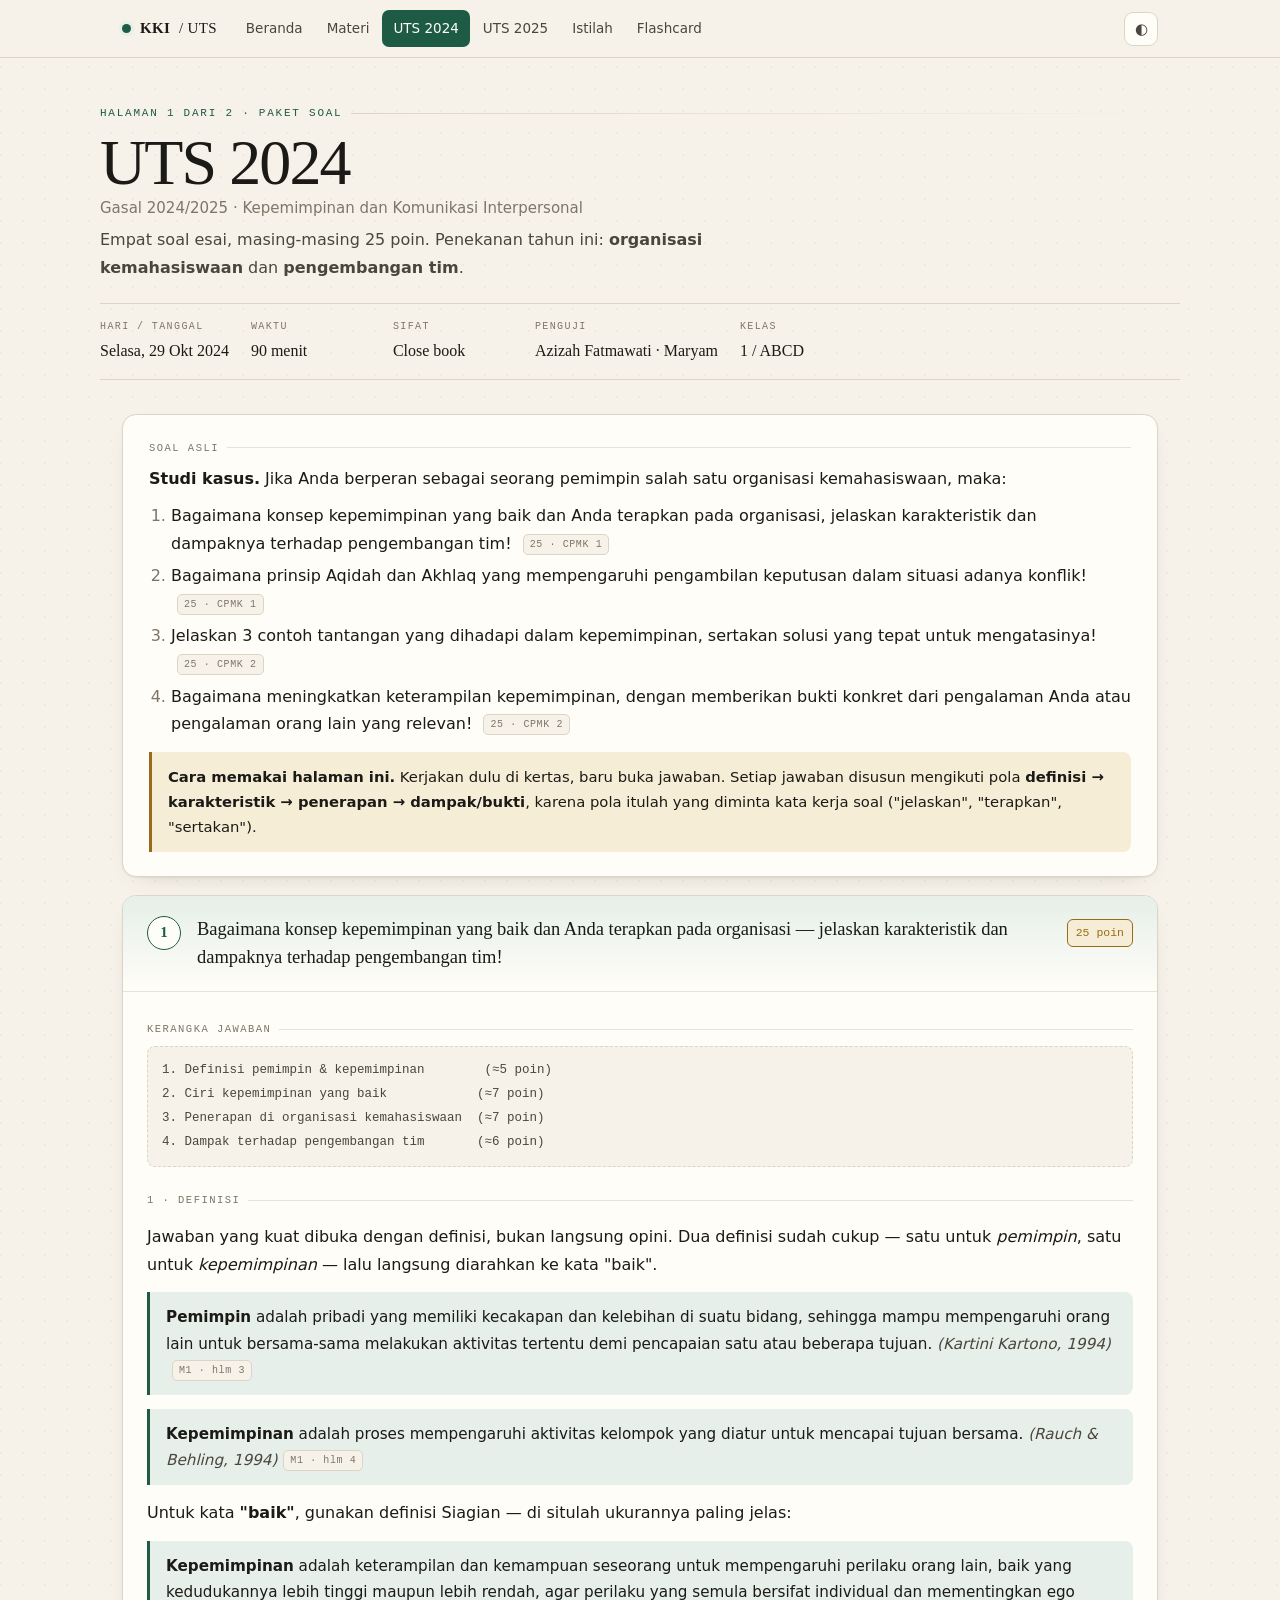
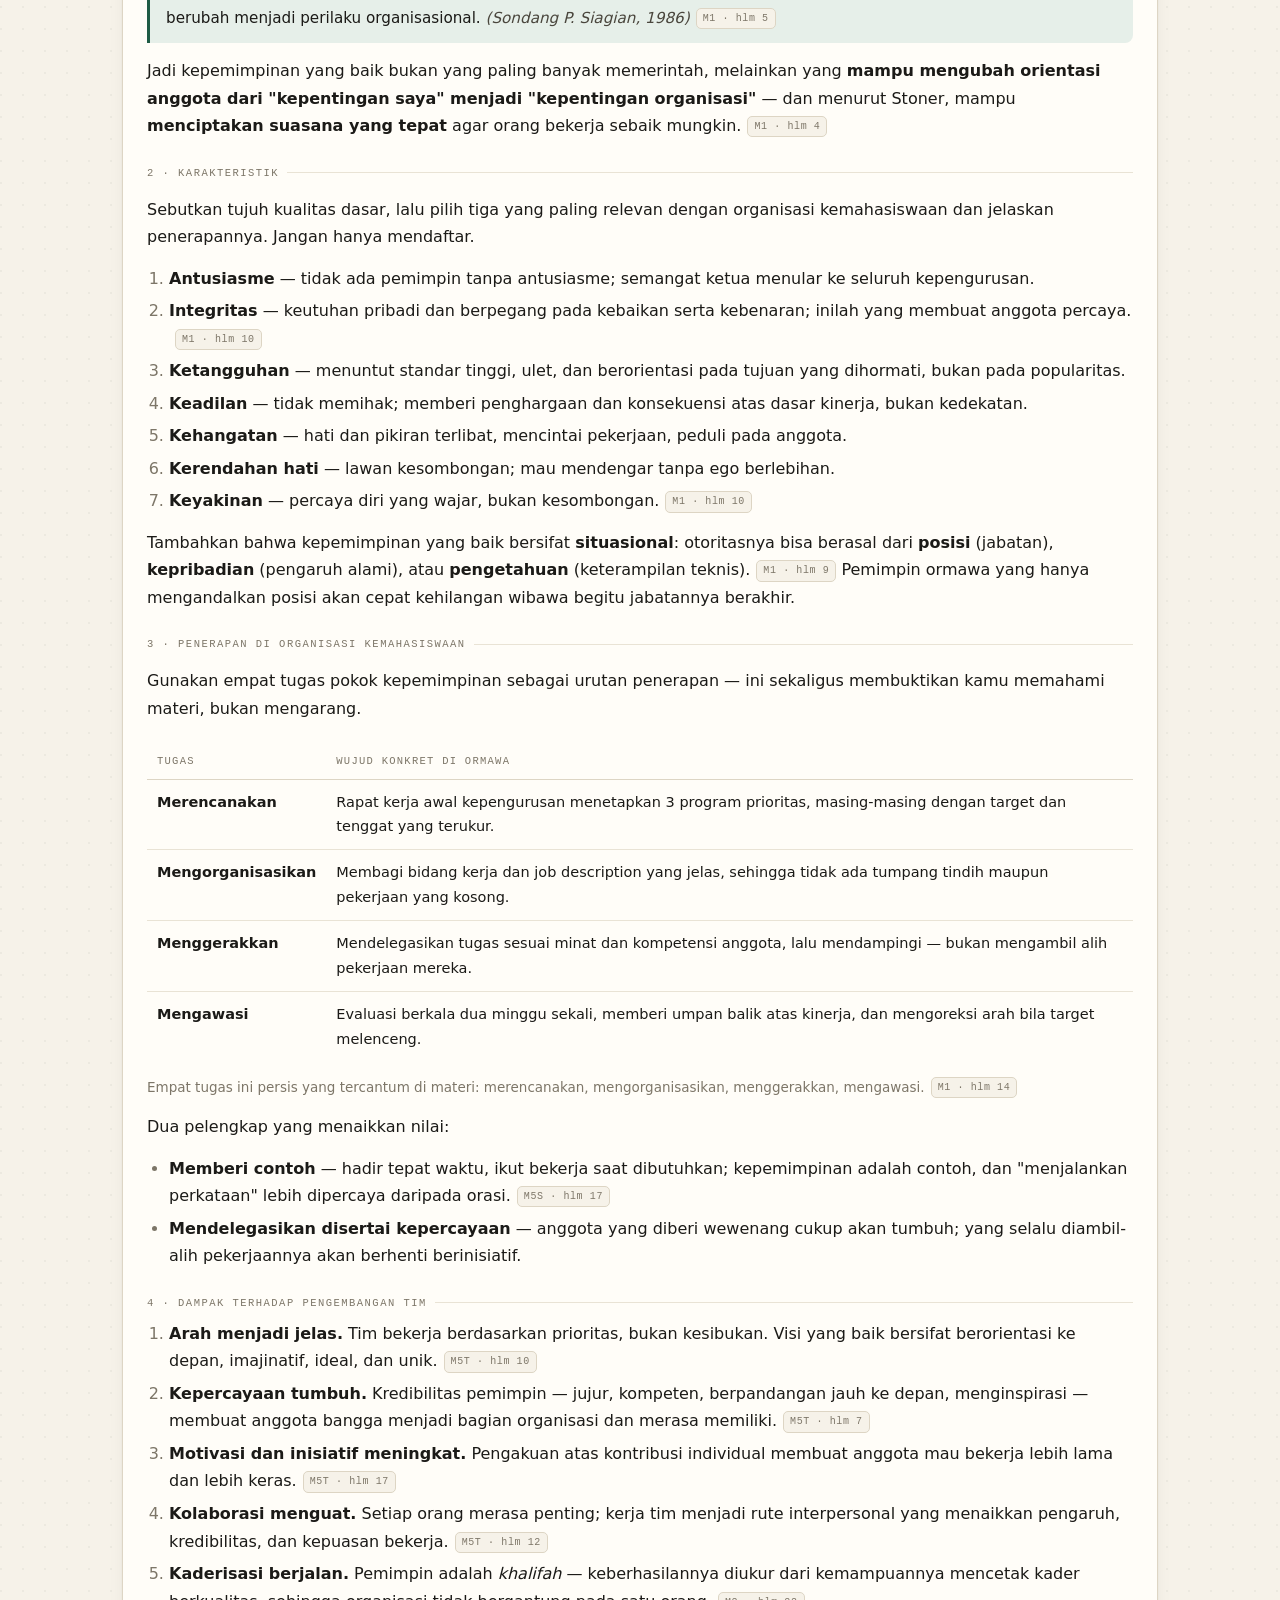
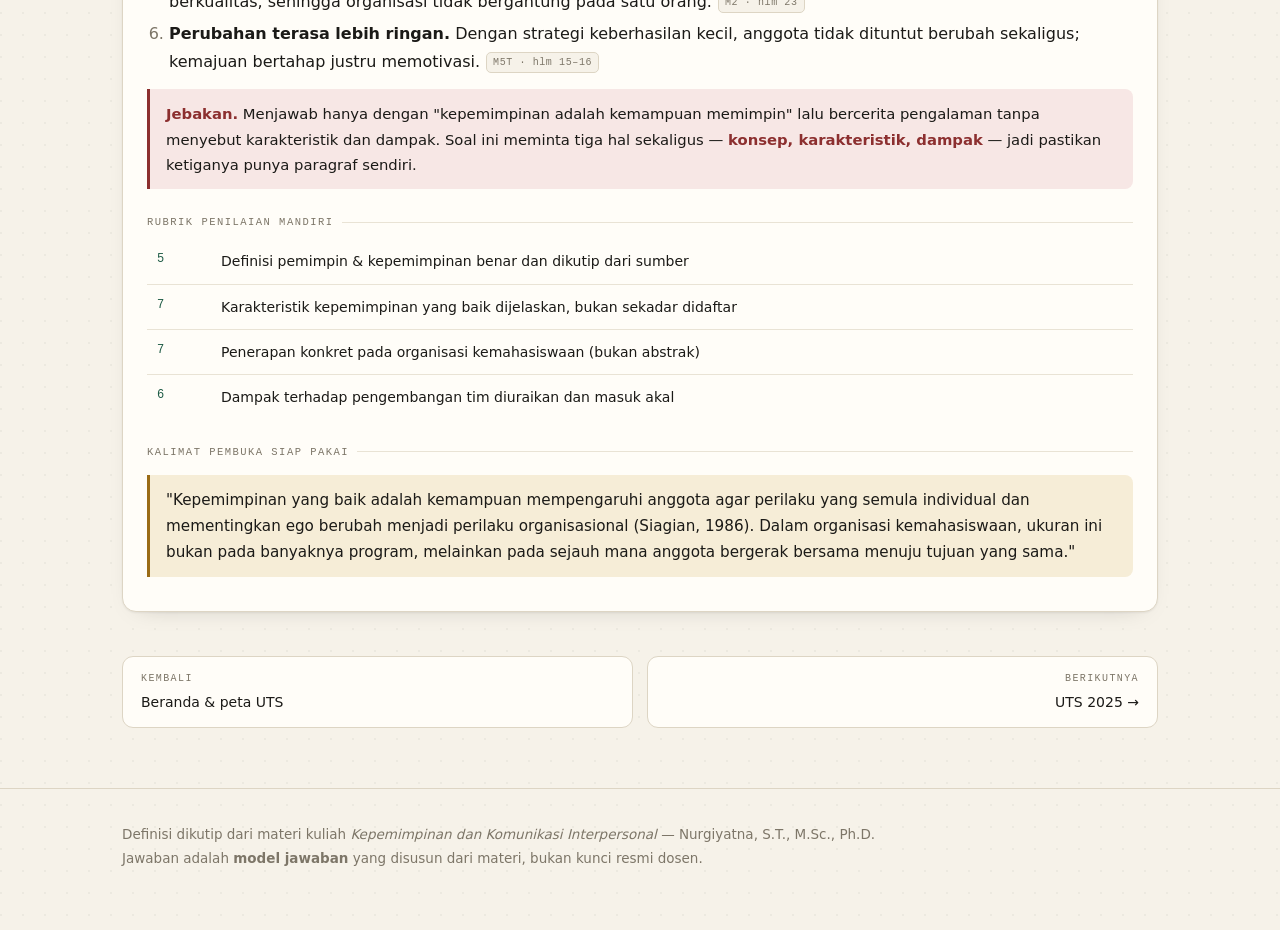
==== uts-2024.html @ 61cff5c6 "feat: halaman UTS 2024 - soal 1 konsep kepemimpinan dan pengembangan tim" ====
<!DOCTYPE html>
<html lang="id" data-theme="light">
<head>
<meta charset="UTF-8">
<meta name="viewport" content="width=device-width, initial-scale=1">
<title>UTS 2024/2025 — Pembahasan Lengkap | KKI UMS</title>
<meta name="description" content="Pembahasan 4 soal UTS Kepemimpinan dan Komunikasi Interpersonal 2024/2025 dengan definisi dari materi dosen.">
<meta name="color-scheme" content="light dark">
<link rel="stylesheet" href="styles.css">
<link rel="icon" href="data:image/svg+xml,<svg xmlns='http://www.w3.org/2000/svg' viewBox='0 0 100 100'><rect width='100' height='100' rx='22' fill='%231e5b45'/><text x='50' y='68' font-size='52' font-family='Georgia' fill='%23f6f2e9' text-anchor='middle'>K</text></svg>">
</head>
<body>

<div class="topbar">
  <div class="topbar-in">
    <a class="brand" href="index.html"><span class="dot"></span><b>KKI</b><span class="full">/ UTS</span></a>
    <nav class="nav" id="nav">
      <a href="index.html">Beranda</a>
      <a href="index.html#materi">Materi</a>
      <a href="uts-2024.html" class="on">UTS 2024</a>
      <a href="uts-2025.html">UTS 2025</a>
      <a href="index.html#istilah">Istilah</a>
      <a href="index.html#flashcard">Flashcard</a>
    </nav>
    <button class="iconbtn" id="theme" title="Ganti tema terang/gelap" aria-label="Ganti tema">◐</button>
  </div>
</div>

<header class="wrap pagehead">
  <div class="eyebrow">Halaman 1 dari 2 · paket soal</div>
  <div class="yr">UTS 2024<small>Gasal 2024/2025 · Kepemimpinan dan Komunikasi Interpersonal</small></div>
  <p class="lede">Empat soal esai, masing-masing 25 poin. Penekanan tahun ini: <b>organisasi kemahasiswaan</b> dan <b>pengembangan tim</b>.</p>

  <dl class="factrow">
    <div class="fact"><dt>Hari / tanggal</dt><dd>Selasa, 29 Okt 2024</dd></div>
    <div class="fact"><dt>Waktu</dt><dd>90 menit</dd></div>
    <div class="fact"><dt>Sifat</dt><dd>Close book</dd></div>
    <div class="fact"><dt>Penguji</dt><dd>Azizah Fatmawati · Maryam</dd></div>
    <div class="fact"><dt>Kelas</dt><dd>1 / ABCD</dd></div>
  </dl>
</header>

<main class="wrap">

<div class="card">
  <div class="block-title" style="margin-top:0">Soal asli</div>
  <p style="margin:0 0 10px"><b>Studi kasus.</b> Jika Anda berperan sebagai seorang pemimpin salah satu organisasi kemahasiswaan, maka:</p>
  <ol style="margin:0">
    <li>Bagaimana konsep kepemimpinan yang baik dan Anda terapkan pada organisasi, jelaskan karakteristik dan dampaknya terhadap pengembangan tim! <span class="src">25 · CPMK 1</span></li>
    <li>Bagaimana prinsip Aqidah dan Akhlaq yang mempengaruhi pengambilan keputusan dalam situasi adanya konflik! <span class="src">25 · CPMK 1</span></li>
    <li>Jelaskan 3 contoh tantangan yang dihadapi dalam kepemimpinan, sertakan solusi yang tepat untuk mengatasinya! <span class="src">25 · CPMK 2</span></li>
    <li>Bagaimana meningkatkan keterampilan kepemimpinan, dengan memberikan bukti konkret dari pengalaman Anda atau pengalaman orang lain yang relevan! <span class="src">25 · CPMK 2</span></li>
  </ol>
  <div class="note" style="margin-bottom:0">
    <b>Cara memakai halaman ini.</b> Kerjakan dulu di kertas, baru buka jawaban. Setiap jawaban disusun mengikuti pola <b>definisi → karakteristik → penerapan → dampak/bukti</b>, karena pola itulah yang diminta kata kerja soal ("jelaskan", "terapkan", "sertakan").
  </div>
</div>

<!-- Q1 -->
<article class="q" id="q1">
  <div class="q-head">
    <div class="qno">1</div>
    <div class="q-text">Bagaimana konsep kepemimpinan yang baik dan Anda terapkan pada organisasi — jelaskan karakteristik dan dampaknya terhadap pengembangan tim!</div>
    <div class="q-pts">25 poin</div>
  </div>
  <div class="q-body">

    <div class="block-title">Kerangka jawaban</div>
    <div class="skeleton">1. Definisi pemimpin & kepemimpinan        (≈5 poin)
2. Ciri kepemimpinan yang baik            (≈7 poin)
3. Penerapan di organisasi kemahasiswaan  (≈7 poin)
4. Dampak terhadap pengembangan tim       (≈6 poin)</div>

    <div class="block-title">1 · Definisi</div>
    <p>Jawaban yang kuat dibuka dengan definisi, bukan langsung opini. Dua definisi sudah cukup — satu untuk <i>pemimpin</i>, satu untuk <i>kepemimpinan</i> — lalu langsung diarahkan ke kata "baik".</p>

    <div class="def"><b>Pemimpin</b> adalah pribadi yang memiliki kecakapan dan kelebihan di suatu bidang, sehingga mampu mempengaruhi orang lain untuk bersama-sama melakukan aktivitas tertentu demi pencapaian satu atau beberapa tujuan. <span class="who">(Kartini Kartono, 1994)</span><span class="src">M1 · hlm 3</span></div>

    <div class="def"><b>Kepemimpinan</b> adalah proses mempengaruhi aktivitas kelompok yang diatur untuk mencapai tujuan bersama. <span class="who">(Rauch &amp; Behling, 1994)</span><span class="src">M1 · hlm 4</span></div>

    <p>Untuk kata <b>"baik"</b>, gunakan definisi Siagian — di situlah ukurannya paling jelas:</p>

    <div class="def"><b>Kepemimpinan</b> adalah keterampilan dan kemampuan seseorang untuk mempengaruhi perilaku orang lain, baik yang kedudukannya lebih tinggi maupun lebih rendah, agar perilaku yang semula bersifat individual dan mementingkan ego berubah menjadi perilaku organisasional. <span class="who">(Sondang P. Siagian, 1986)</span><span class="src">M1 · hlm 5</span></div>

    <p>Jadi kepemimpinan yang baik bukan yang paling banyak memerintah, melainkan yang <b>mampu mengubah orientasi anggota dari "kepentingan saya" menjadi "kepentingan organisasi"</b> — dan menurut Stoner, mampu <b>menciptakan suasana yang tepat</b> agar orang bekerja sebaik mungkin.<span class="src">M1 · hlm 4</span></p>

    <div class="block-title">2 · Karakteristik</div>
    <p>Sebutkan tujuh kualitas dasar, lalu pilih tiga yang paling relevan dengan organisasi kemahasiswaan dan jelaskan penerapannya. Jangan hanya mendaftar.</p>

    <ol>
      <li><b>Antusiasme</b> — tidak ada pemimpin tanpa antusiasme; semangat ketua menular ke seluruh kepengurusan.</li>
      <li><b>Integritas</b> — keutuhan pribadi dan berpegang pada kebaikan serta kebenaran; inilah yang membuat anggota percaya.<span class="src">M1 · hlm 10</span></li>
      <li><b>Ketangguhan</b> — menuntut standar tinggi, ulet, dan berorientasi pada tujuan yang dihormati, bukan pada popularitas.</li>
      <li><b>Keadilan</b> — tidak memihak; memberi penghargaan dan konsekuensi atas dasar kinerja, bukan kedekatan.</li>
      <li><b>Kehangatan</b> — hati dan pikiran terlibat, mencintai pekerjaan, peduli pada anggota.</li>
      <li><b>Kerendahan hati</b> — lawan kesombongan; mau mendengar tanpa ego berlebihan.</li>
      <li><b>Keyakinan</b> — percaya diri yang wajar, bukan kesombongan.<span class="src">M1 · hlm 10</span></li>
    </ol>

    <p>Tambahkan bahwa kepemimpinan yang baik bersifat <b>situasional</b>: otoritasnya bisa berasal dari <b>posisi</b> (jabatan), <b>kepribadian</b> (pengaruh alami), atau <b>pengetahuan</b> (keterampilan teknis).<span class="src">M1 · hlm 9</span> Pemimpin ormawa yang hanya mengandalkan posisi akan cepat kehilangan wibawa begitu jabatannya berakhir.</p>

    <div class="block-title">3 · Penerapan di organisasi kemahasiswaan</div>
    <p>Gunakan empat tugas pokok kepemimpinan sebagai urutan penerapan — ini sekaligus membuktikan kamu memahami materi, bukan mengarang.</p>

    <div class="table-scroll">
      <table class="tbl">
        <thead><tr><th>Tugas</th><th>Wujud konkret di ormawa</th></tr></thead>
        <tbody>
          <tr><td><b>Merencanakan</b></td><td>Rapat kerja awal kepengurusan menetapkan 3 program prioritas, masing-masing dengan target dan tenggat yang terukur.</td></tr>
          <tr><td><b>Mengorganisasikan</b></td><td>Membagi bidang kerja dan job description yang jelas, sehingga tidak ada tumpang tindih maupun pekerjaan yang kosong.</td></tr>
          <tr><td><b>Menggerakkan</b></td><td>Mendelegasikan tugas sesuai minat dan kompetensi anggota, lalu mendampingi — bukan mengambil alih pekerjaan mereka.</td></tr>
          <tr><td><b>Mengawasi</b></td><td>Evaluasi berkala dua minggu sekali, memberi umpan balik atas kinerja, dan mengoreksi arah bila target melenceng.</td></tr>
        </tbody>
      </table>
    </div>
    <p style="font-size:13.5px;color:var(--muted)">Empat tugas ini persis yang tercantum di materi: merencanakan, mengorganisasikan, menggerakkan, mengawasi.<span class="src">M1 · hlm 14</span></p>

    <p>Dua pelengkap yang menaikkan nilai:</p>
    <ul>
      <li><b>Memberi contoh</b> — hadir tepat waktu, ikut bekerja saat dibutuhkan; kepemimpinan adalah contoh, dan "menjalankan perkataan" lebih dipercaya daripada orasi.<span class="src">M5S · hlm 17</span></li>
      <li><b>Mendelegasikan disertai kepercayaan</b> — anggota yang diberi wewenang cukup akan tumbuh; yang selalu diambil-alih pekerjaannya akan berhenti berinisiatif.</li>
    </ul>

    <div class="block-title">4 · Dampak terhadap pengembangan tim</div>
    <ol>
      <li><b>Arah menjadi jelas.</b> Tim bekerja berdasarkan prioritas, bukan kesibukan. Visi yang baik bersifat berorientasi ke depan, imajinatif, ideal, dan unik.<span class="src">M5T · hlm 10</span></li>
      <li><b>Kepercayaan tumbuh.</b> Kredibilitas pemimpin — jujur, kompeten, berpandangan jauh ke depan, menginspirasi — membuat anggota bangga menjadi bagian organisasi dan merasa memiliki.<span class="src">M5T · hlm 7</span></li>
      <li><b>Motivasi dan inisiatif meningkat.</b> Pengakuan atas kontribusi individual membuat anggota mau bekerja lebih lama dan lebih keras.<span class="src">M5T · hlm 17</span></li>
      <li><b>Kolaborasi menguat.</b> Setiap orang merasa penting; kerja tim menjadi rute interpersonal yang menaikkan pengaruh, kredibilitas, dan kepuasan bekerja.<span class="src">M5T · hlm 12</span></li>
      <li><b>Kaderisasi berjalan.</b> Pemimpin adalah <i>khalifah</i> — keberhasilannya diukur dari kemampuannya mencetak kader berkualitas, sehingga organisasi tidak bergantung pada satu orang.<span class="src">M2 · hlm 23</span></li>
      <li><b>Perubahan terasa lebih ringan.</b> Dengan strategi keberhasilan kecil, anggota tidak dituntut berubah sekaligus; kemajuan bertahap justru memotivasi.<span class="src">M5T · hlm 15–16</span></li>
    </ol>

    <div class="warn"><b>Jebakan.</b> Menjawab hanya dengan "kepemimpinan adalah kemampuan memimpin" lalu bercerita pengalaman tanpa menyebut karakteristik dan dampak. Soal ini meminta tiga hal sekaligus — <b>konsep, karakteristik, dampak</b> — jadi pastikan ketiganya punya paragraf sendiri.</div>

    <div class="block-title">Rubrik penilaian mandiri</div>
    <table class="tbl rub">
      <tbody>
        <tr><td>5</td><td>Definisi pemimpin &amp; kepemimpinan benar dan dikutip dari sumber</td></tr>
        <tr><td>7</td><td>Karakteristik kepemimpinan yang baik dijelaskan, bukan sekadar didaftar</td></tr>
        <tr><td>7</td><td>Penerapan konkret pada organisasi kemahasiswaan (bukan abstrak)</td></tr>
        <tr><td>6</td><td>Dampak terhadap pengembangan tim diuraikan dan masuk akal</td></tr>
      </tbody>
    </table>

    <div class="block-title">Kalimat pembuka siap pakai</div>
    <div class="def" style="border-left-color:var(--gold);background:var(--gold-wash)">
      "Kepemimpinan yang baik adalah kemampuan mempengaruhi anggota agar perilaku yang semula individual dan mementingkan ego berubah menjadi perilaku organisasional (Siagian, 1986). Dalam organisasi kemahasiswaan, ukuran ini bukan pada banyaknya program, melainkan pada sejauh mana anggota bergerak bersama menuju tujuan yang sama."
    </div>
  </div>
</article>

<!-- Q2 -->

<div class="pager">
  <a href="index.html"><span>Kembali</span>Beranda &amp; peta UTS</a>
  <a href="uts-2025.html" style="text-align:right"><span>Berikutnya</span>UTS 2025 →</a>
</div>

</main>

<div class="footer"><div class="wrap">
  Definisi dikutip dari materi kuliah <i>Kepemimpinan dan Komunikasi Interpersonal</i> — Nurgiyatna, S.T., M.Sc., Ph.D.<br>
  Jawaban adalah <b>model jawaban</b> yang disusun dari materi, bukan kunci resmi dosen.
</div></div>

<script src="app.js" defer></script>
</body>
</html>
---- styles.css ----
﻿/* ============================================================
   UTS KKI — sistem desain
   Satu stylesheet, dipakai semua halaman.
   ============================================================ */

:root{
  --paper:#f6f2e9; --paper-2:#fffdf8; --ink:#1b1a17; --ink-soft:#4a463d;
  --muted:#7d7668; --line:#ddd5c4; --line-soft:#e9e3d5;
  --accent:#1e5b45; --accent-2:#2f7d5c; --accent-wash:#e6efe9;
  --gold:#9a6b16; --gold-wash:#f6edd7;
  --red:#8c2f2f; --red-wash:#f7e7e5;
  --shadow:0 1px 2px rgba(27,26,23,.05), 0 8px 24px -18px rgba(27,26,23,.35);
  --serif:"Iowan Old Style","Palatino Linotype",Palatino,Georgia,"Times New Roman",serif;
  --sans:"Segoe UI",Inter,system-ui,-apple-system,"Helvetica Neue",Arial,sans-serif;
  --mono:"Cascadia Mono",Consolas,"SF Mono",ui-monospace,monospace;
  --maxw:1080px;
}
html[data-theme="dark"]{
  --paper:#12140f; --paper-2:#191c16; --ink:#eae5d8; --ink-soft:#c3bdae;
  --muted:#8d8779; --line:#2f332a; --line-soft:#252922;
  --accent:#7fc2a1; --accent-2:#a2d8bd; --accent-wash:#1b2a22;
  --gold:#d3a24a; --gold-wash:#2a2416;
  --red:#e08c86; --red-wash:#2b1c1a;
  --shadow:0 1px 2px rgba(0,0,0,.4), 0 10px 30px -22px rgba(0,0,0,.9);
}

*{box-sizing:border-box}
html{scroll-behavior:smooth; scroll-padding-top:78px}
body{
  margin:0; background:var(--paper); color:var(--ink);
  font-family:var(--sans); font-size:16px; line-height:1.72;
  -webkit-font-smoothing:antialiased;
  background-image:radial-gradient(circle at 1px 1px, rgba(27,26,23,.045) 1px, transparent 0);
  background-size:22px 22px;
}
html[data-theme="dark"] body{
  background-image:radial-gradient(circle at 1px 1px, rgba(234,229,216,.045) 1px, transparent 0);
}
::selection{background:var(--accent); color:var(--paper-2)}

/* ---------- topbar ---------- */
.topbar{
  position:sticky; top:0; z-index:60; backdrop-filter:blur(12px);
  background:color-mix(in srgb, var(--paper) 88%, transparent);
  border-bottom:1px solid var(--line);
}
.topbar-in{max-width:var(--maxw); margin:0 auto; display:flex; align-items:center; gap:18px; padding:10px 22px}
.brand{display:flex; align-items:center; gap:9px; font-family:var(--serif); font-size:15px; letter-spacing:.02em; white-space:nowrap; text-decoration:none; color:var(--ink)}
.brand b{font-weight:600}
.brand .dot{width:9px;height:9px;border-radius:50%;background:var(--accent); box-shadow:0 0 0 3px var(--accent-wash)}
.nav{display:flex; gap:2px; overflow-x:auto; scrollbar-width:none; flex:1}
.nav::-webkit-scrollbar{display:none}
.nav a{
  color:var(--ink-soft); text-decoration:none; font-size:13.5px; padding:7px 11px;
  border-radius:7px; white-space:nowrap; transition:.15s;
}
.nav a:hover{background:var(--line-soft); color:var(--ink)}
.nav a.on{background:var(--accent); color:#fff}
html[data-theme="dark"] .nav a.on{color:#0d1a13}
.iconbtn{
  border:1px solid var(--line); background:var(--paper-2); color:var(--ink-soft);
  width:34px;height:34px; border-radius:9px; cursor:pointer; display:grid; place-items:center;
  font-size:15px; flex:none; transition:.15s;
}
.iconbtn:hover{border-color:var(--accent); color:var(--accent)}

/* ---------- layout ---------- */
.wrap{max-width:var(--maxw); margin:0 auto; padding:0 22px}
section{padding:52px 0 8px}
section + section{border-top:1px solid var(--line-soft)}
.sec-head{margin-bottom:24px}
.eyebrow{
  font-family:var(--mono); font-size:11px; letter-spacing:.16em; text-transform:uppercase;
  color:var(--accent); display:flex; align-items:center; gap:9px; margin-bottom:8px;
}
.eyebrow::after{content:""; height:1px; flex:1; background:linear-gradient(90deg,var(--line),transparent)}
h1,h2,h3,h4{font-family:var(--serif); font-weight:600; line-height:1.22; margin:0; letter-spacing:-.01em}
h2{font-size:clamp(26px,3.4vw,36px)}
h3{font-size:20px}
.lede{color:var(--ink-soft); max-width:70ch; margin-top:10px}

/* ---------- hero ---------- */
.hero{padding:58px 0 24px}
.hero h1{font-size:clamp(34px,5.4vw,58px); letter-spacing:-.025em}
.hero h1 em{font-style:italic; color:var(--accent)}
.hero .sub{font-family:var(--serif); font-size:clamp(17px,2.1vw,21px); color:var(--ink-soft); margin-top:14px; max-width:62ch}
.meta-strip{display:flex; flex-wrap:wrap; gap:8px; margin-top:24px}
.chip{
  font-family:var(--mono); font-size:11.5px; letter-spacing:.04em;
  border:1px solid var(--line); background:var(--paper-2); color:var(--ink-soft);
  padding:5px 10px; border-radius:999px;
}
.chip.green{border-color:var(--accent); color:var(--accent); background:var(--accent-wash)}
.chip.gold{border-color:var(--gold); color:var(--gold); background:var(--gold-wash)}

/* ---------- cards ---------- */
.card{
  background:var(--paper-2); border:1px solid var(--line); border-radius:14px;
  padding:24px 26px; box-shadow:var(--shadow); margin-bottom:18px;
}
.grid{display:grid; gap:16px}
.g2{grid-template-columns:repeat(2,minmax(0,1fr))}
.g3{grid-template-columns:repeat(3,minmax(0,1fr))}
@media(max-width:820px){.g2,.g3{grid-template-columns:1fr}}

/* pilihan halaman ujian */
.year-cards{display:grid; grid-template-columns:repeat(2,minmax(0,1fr)); gap:18px; margin-top:8px}
@media(max-width:760px){.year-cards{grid-template-columns:1fr}}
.year-card{
  display:block; text-decoration:none; color:inherit; position:relative; overflow:hidden;
  border:1px solid var(--line); border-radius:16px; background:var(--paper-2);
  padding:26px 26px 24px; box-shadow:var(--shadow); transition:.18s;
}
.year-card:hover{transform:translateY(-3px); border-color:var(--accent)}
.year-card .yr{font-family:var(--mono); font-size:11px; letter-spacing:.16em; color:var(--accent); text-transform:uppercase}
.year-card h3{font-size:26px; margin:8px 0 4px}
.year-card .dt{font-size:13.5px; color:var(--muted)}
.year-card ul{margin:14px 0 0; padding-left:18px; font-size:14px; color:var(--ink-soft)}
.year-card ul li::marker{color:var(--accent)}
.year-card .go{
  margin-top:16px; display:inline-flex; align-items:center; gap:7px;
  font-size:14px; color:var(--accent); font-weight:500;
}
.year-card .go::after{content:"→"; transition:.18s}
.year-card:hover .go::after{transform:translateX(4px)}
.year-card::before{
  content:""; position:absolute; right:-40px; top:-40px; width:140px; height:140px;
  border-radius:50%; background:var(--accent-wash); z-index:0;
}
.year-card > *{position:relative; z-index:1}

/* ---------- tabel ---------- */
.tbl{width:100%; border-collapse:collapse; font-size:14.5px; margin-top:6px}
.tbl th{
  text-align:left; font-family:var(--mono); font-size:10.5px; letter-spacing:.12em;
  text-transform:uppercase; color:var(--muted); font-weight:500;
  border-bottom:1px solid var(--line); padding:9px 10px;
}
.tbl td{border-bottom:1px solid var(--line-soft); padding:10px; vertical-align:top}
.tbl tr:last-child td{border-bottom:none}
.tbl .num{font-family:var(--mono); color:var(--muted); font-size:12.5px; width:34px}
.tbl .pct{font-family:var(--mono); font-size:12.5px; color:var(--accent); white-space:nowrap}
.tbl .ok{color:var(--accent)}
.tbl .no{color:var(--red)}
.table-scroll{overflow-x:auto}
code{font-family:var(--mono); font-size:.88em; background:var(--line-soft); padding:1px 5px; border-radius:4px}

/* ---------- kepala halaman tahun ---------- */
.pagehead{padding:46px 0 18px}
.pagehead .yr{font-family:var(--serif); font-size:clamp(38px,6vw,64px); letter-spacing:-.03em; line-height:1}
.pagehead .yr small{font-family:var(--sans); font-size:15px; color:var(--muted); letter-spacing:0; display:block; margin-top:6px}
.pagehead .lede{max-width:66ch}
.factrow{display:flex; flex-wrap:wrap; gap:22px; margin-top:22px; border-top:1px solid var(--line); border-bottom:1px solid var(--line); padding:14px 0}
.fact{min-width:120px}
.fact dt{font-family:var(--mono); font-size:10px; letter-spacing:.14em; text-transform:uppercase; color:var(--muted)}
.fact dd{margin:2px 0 0; font-family:var(--serif); font-size:16px}

/* ---------- soal ---------- */
.q{
  border:1px solid var(--line); border-radius:14px; background:var(--paper-2);
  margin-bottom:20px; overflow:hidden; box-shadow:var(--shadow);
}
.q-head{
  display:flex; gap:16px; align-items:flex-start; padding:20px 24px;
  border-bottom:1px solid var(--line-soft);
  background:linear-gradient(180deg,var(--accent-wash),transparent);
}
.qno{
  font-family:var(--serif); font-size:15px; width:34px; height:34px; flex:none;
  border-radius:50%; display:grid; place-items:center; border:1px solid var(--accent);
  color:var(--accent); background:var(--paper-2); font-weight:600;
}
.q-text{font-family:var(--serif); font-size:18.5px; line-height:1.5; flex:1}
.q-pts{
  font-family:var(--mono); font-size:11.5px; color:var(--gold); white-space:nowrap;
  border:1px solid var(--gold); background:var(--gold-wash); padding:3px 8px; border-radius:6px; margin-top:3px;
}
.q-body{padding:4px 24px 20px}
.q-body > p{margin:14px 0}
.block-title{
  font-family:var(--mono); font-size:10.5px; letter-spacing:.14em; text-transform:uppercase;
  color:var(--muted); margin:24px 0 8px; display:flex; align-items:center; gap:8px;
}
.block-title::after{content:""; height:1px; flex:1; background:var(--line-soft)}
ul,ol{margin:8px 0; padding-left:22px}
li{margin:5px 0}
li::marker{color:var(--muted)}

/* definisi */
.def{
  border-left:3px solid var(--accent); background:var(--accent-wash);
  padding:12px 16px; border-radius:0 8px 8px 0; margin:14px 0; font-size:15.2px;
}
.def b{color:var(--ink)}
.def .who{font-style:italic; color:var(--ink-soft)}
.src{
  display:inline-block; font-family:var(--mono); font-size:10px; letter-spacing:.06em;
  color:var(--muted); border:1px solid var(--line); border-radius:5px;
  padding:1px 6px; margin-left:6px; vertical-align:2px; white-space:nowrap;
  background:var(--paper);
}
.warn{
  border-left:3px solid var(--red); background:var(--red-wash);
  padding:12px 16px; border-radius:0 8px 8px 0; margin:14px 0; font-size:14.8px;
}
.warn b{color:var(--red)}
.note{
  border-left:3px solid var(--gold); background:var(--gold-wash);
  padding:12px 16px; border-radius:0 8px 8px 0; margin:14px 0; font-size:14.8px;
}
.skeleton{
  font-family:var(--mono); font-size:12.5px; line-height:1.9; color:var(--ink-soft);
  background:var(--paper); border:1px dashed var(--line); border-radius:8px; padding:12px 14px;
  overflow-x:auto; white-space:pre-wrap;
}
.rub{font-size:14px; margin-top:6px}
.rub td:first-child{font-family:var(--mono); font-size:12px; color:var(--accent); white-space:nowrap; width:64px}

/* ---------- accordion ---------- */
details{
  border:1px solid var(--line); border-radius:12px; background:var(--paper-2);
  margin-bottom:12px; box-shadow:var(--shadow);
}
summary{
  cursor:pointer; padding:16px 20px; font-family:var(--serif); font-size:17px;
  display:flex; align-items:center; gap:12px; list-style:none;
}
summary::-webkit-details-marker{display:none}
summary::before{content:"+"; font-family:var(--mono); color:var(--accent); font-size:16px; width:16px; flex:none}
details[open] summary::before{content:"–"}
details[open] summary{border-bottom:1px solid var(--line-soft)}
.acc-body{padding:6px 22px 20px}

/* ---------- glosarium ---------- */
.search{
  width:100%; padding:11px 14px; border-radius:10px; border:1px solid var(--line);
  background:var(--paper-2); color:var(--ink); font-family:var(--sans); font-size:14.5px; margin-bottom:14px;
}
.search:focus{outline:2px solid var(--accent); outline-offset:1px}
.gl{display:grid; gap:10px; grid-template-columns:repeat(auto-fill,minmax(300px,1fr))}
.gl-item{border:1px solid var(--line); border-radius:10px; padding:12px 16px; background:var(--paper-2); font-size:14.8px}
.gl-item b{font-family:var(--serif); font-size:16px; display:block; margin-bottom:2px}
.gl-item .src{margin-left:0; margin-top:6px}
.hide{display:none}

/* ---------- flashcard ---------- */
.fc-wrap{display:grid; grid-template-columns:repeat(auto-fill,minmax(250px,1fr)); gap:14px}
.fc{
  perspective:1000px; height:190px; cursor:pointer; border:none; background:none; padding:0;
  font-family:inherit; text-align:left;
}
.fc-in{position:relative; width:100%; height:100%; transition:transform .55s cubic-bezier(.4,.2,.2,1); transform-style:preserve-3d}
.fc.flip .fc-in{transform:rotateY(180deg)}
.fc-face{
  position:absolute; inset:0; backface-visibility:hidden; border-radius:12px;
  border:1px solid var(--line); background:var(--paper-2); padding:18px;
  display:flex; flex-direction:column; justify-content:center; box-shadow:var(--shadow);
}
.fc-face .tag{font-family:var(--mono); font-size:10px; letter-spacing:.14em; text-transform:uppercase; color:var(--accent); margin-bottom:8px}
.fc-face .q{font-family:var(--serif); font-size:16.5px; line-height:1.4; border:none; box-shadow:none; margin:0; padding:0; background:none; overflow:visible}
.fc-back{transform:rotateY(180deg); background:var(--accent-wash); font-size:13.6px; line-height:1.6; justify-content:flex-start; padding-top:18px}
.fc-back .q{font-family:var(--sans); font-size:13.6px}

/* ---------- simulasi ---------- */
.exam-bar{
  display:flex; flex-wrap:wrap; gap:12px; align-items:center; justify-content:space-between;
  border:1px solid var(--line); border-radius:12px; background:var(--paper-2); padding:14px 18px; margin-bottom:18px;
}
.timer{font-family:var(--mono); font-size:26px; letter-spacing:.04em; color:var(--ink)}
.timer.low{color:var(--red)}
.btn{
  font-family:var(--sans); font-size:14px; padding:9px 16px; border-radius:9px; cursor:pointer;
  border:1px solid var(--accent); background:var(--accent); color:#fff; transition:.15s; font-weight:500;
}
html[data-theme="dark"] .btn{color:#0d1a13}
.btn:hover{filter:brightness(1.08)}
.btn.ghost{background:transparent; color:var(--ink-soft); border-color:var(--line)}
.btn.ghost:hover{border-color:var(--accent); color:var(--accent)}
textarea{
  width:100%; min-height:110px; padding:12px 14px; border-radius:9px; border:1px solid var(--line);
  background:var(--paper); color:var(--ink); font-family:var(--sans); font-size:14.5px; line-height:1.6; resize:vertical;
}
textarea:focus{outline:2px solid var(--accent); outline-offset:1px}
.exam-q{border:1px solid var(--line); border-radius:12px; background:var(--paper-2); padding:18px 20px; margin-bottom:14px}
.exam-q .txt{font-family:var(--serif); font-size:16.5px; margin-bottom:10px; line-height:1.5}
.exam-q .meta{font-family:var(--mono); font-size:10.5px; color:var(--muted); text-transform:uppercase; letter-spacing:.1em; margin-bottom:8px}
.score-row{display:flex; align-items:center; gap:12px; margin-top:10px; font-size:13.5px; color:var(--muted)}
.score-row input{width:74px; padding:6px 8px; border-radius:7px; border:1px solid var(--line); background:var(--paper); color:var(--ink); font-family:var(--mono); font-size:13px}
.hidden{display:none}

/* ---------- misc ---------- */
.footer{border-top:1px solid var(--line); margin-top:60px; padding:34px 0 60px; color:var(--muted); font-size:13.5px}
.footer a{color:var(--accent)}
.pager{display:flex; justify-content:space-between; gap:14px; margin:44px 0 10px; flex-wrap:wrap}
.pager a{
  text-decoration:none; color:var(--ink); border:1px solid var(--line); border-radius:11px;
  padding:13px 18px; background:var(--paper-2); font-size:14px; transition:.15s; flex:1; min-width:200px;
}
.pager a:hover{border-color:var(--accent)}
.pager a span{display:block; font-family:var(--mono); font-size:10px; letter-spacing:.14em; text-transform:uppercase; color:var(--muted); margin-bottom:3px}
.toc-mini{display:grid; gap:10px; grid-template-columns:repeat(auto-fit,minmax(220px,1fr))}
.toc-mini a{
  display:block; text-decoration:none; color:var(--ink); border:1px solid var(--line); border-radius:11px;
  padding:14px 16px; background:var(--paper-2); transition:.16s;
}
.toc-mini a:hover{border-color:var(--accent); transform:translateY(-2px)}
.toc-mini a b{font-family:var(--serif); font-size:16px; display:block}
.toc-mini a span{font-size:12.5px; color:var(--muted)}
kbd{font-family:var(--mono); font-size:11.5px; border:1px solid var(--line); border-bottom-width:2px; border-radius:4px; padding:1px 5px; background:var(--paper)}

/* ---------- print ---------- */
@media print{
  .topbar,.exam-bar,.fc-wrap,.search,.iconbtn,.pager{display:none!important}
  body{background:#fff; font-size:11pt}
  .card,.q,details{box-shadow:none; break-inside:avoid}
  section{padding-top:18px}
  details{page-break-inside:avoid}
  .q-head{background:none}
}
@media(max-width:640px){
  .wrap{padding:0 16px}
  .q-head{padding:16px 16px; gap:12px}
  .q-body{padding:2px 16px 18px}
  .card{padding:18px 18px}
  h2{font-size:26px}
  .topbar-in{padding:8px 14px; gap:10px}
  .brand span.full{display:none}
  .factrow{gap:16px}
  .fc{height:200px}
}
@media(prefers-reduced-motion:reduce){
  *{animation:none!important; transition:none!important}
  html{scroll-behavior:auto}
}
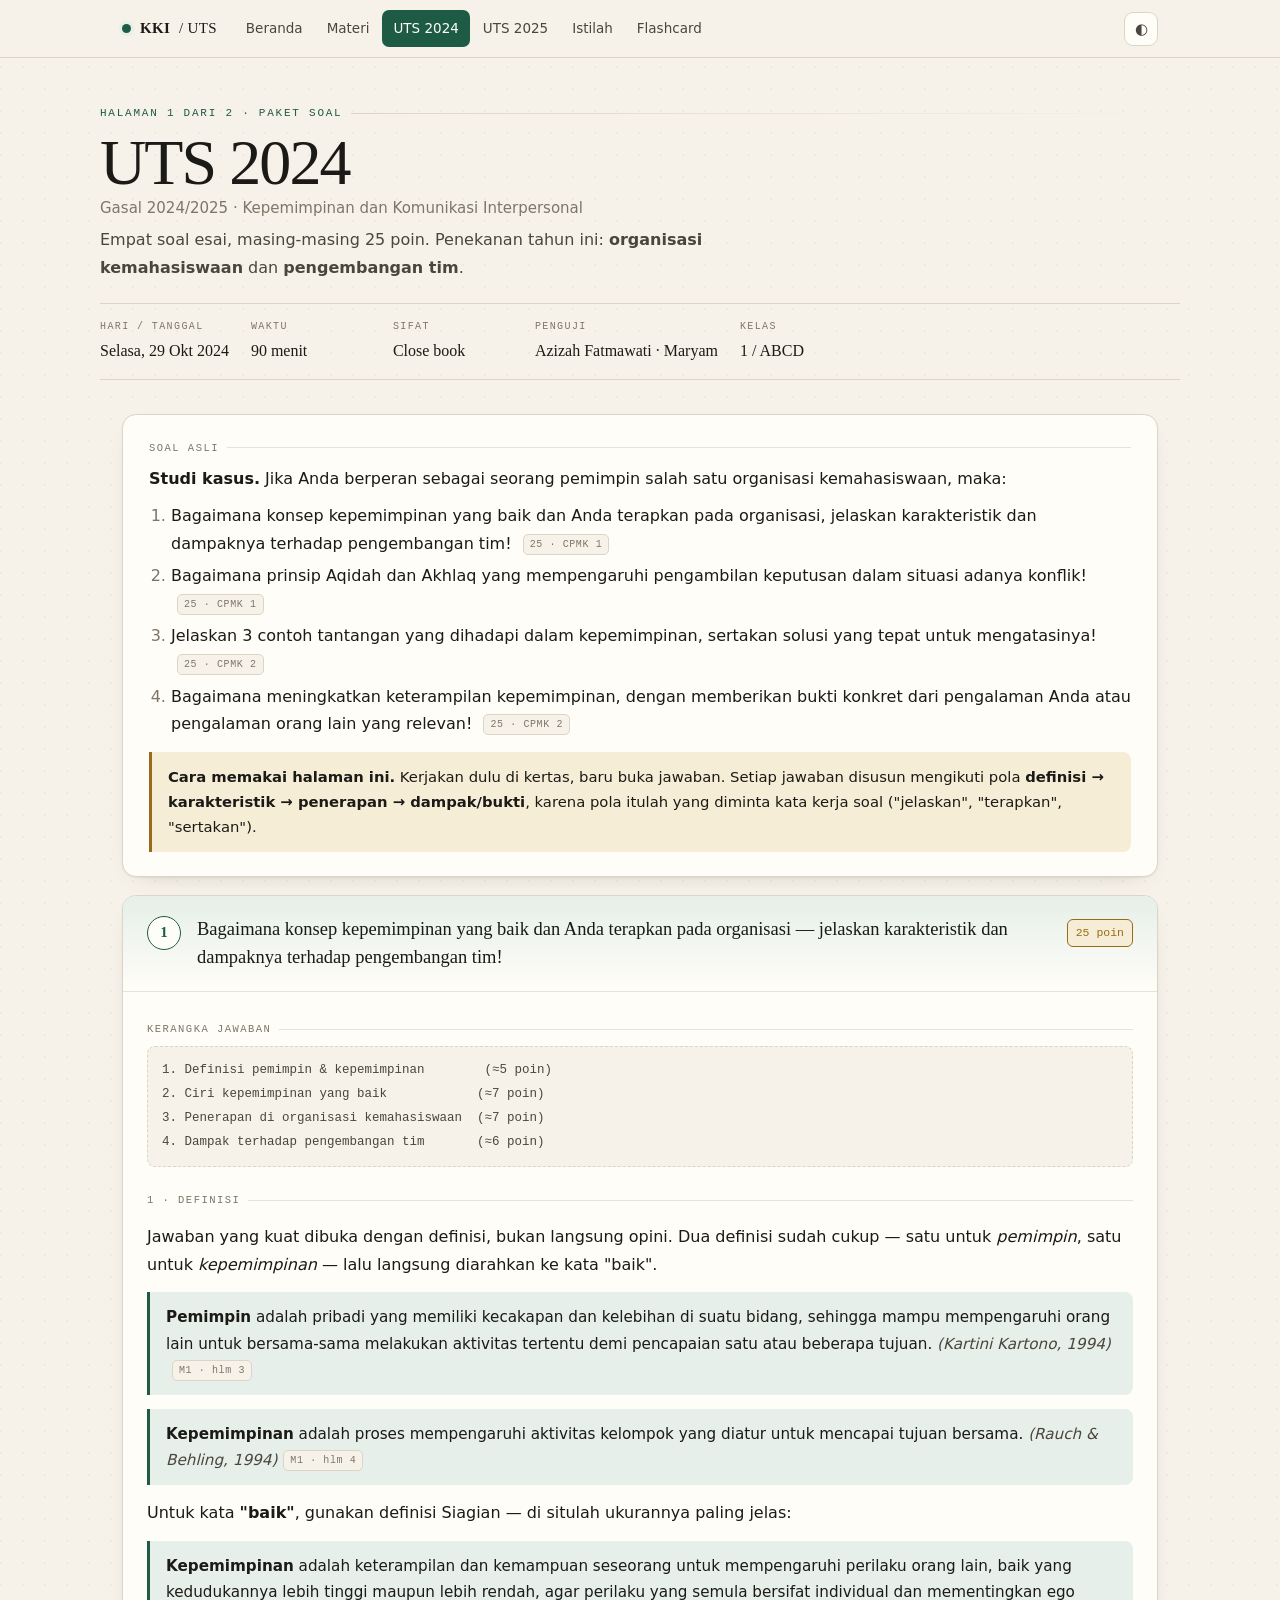
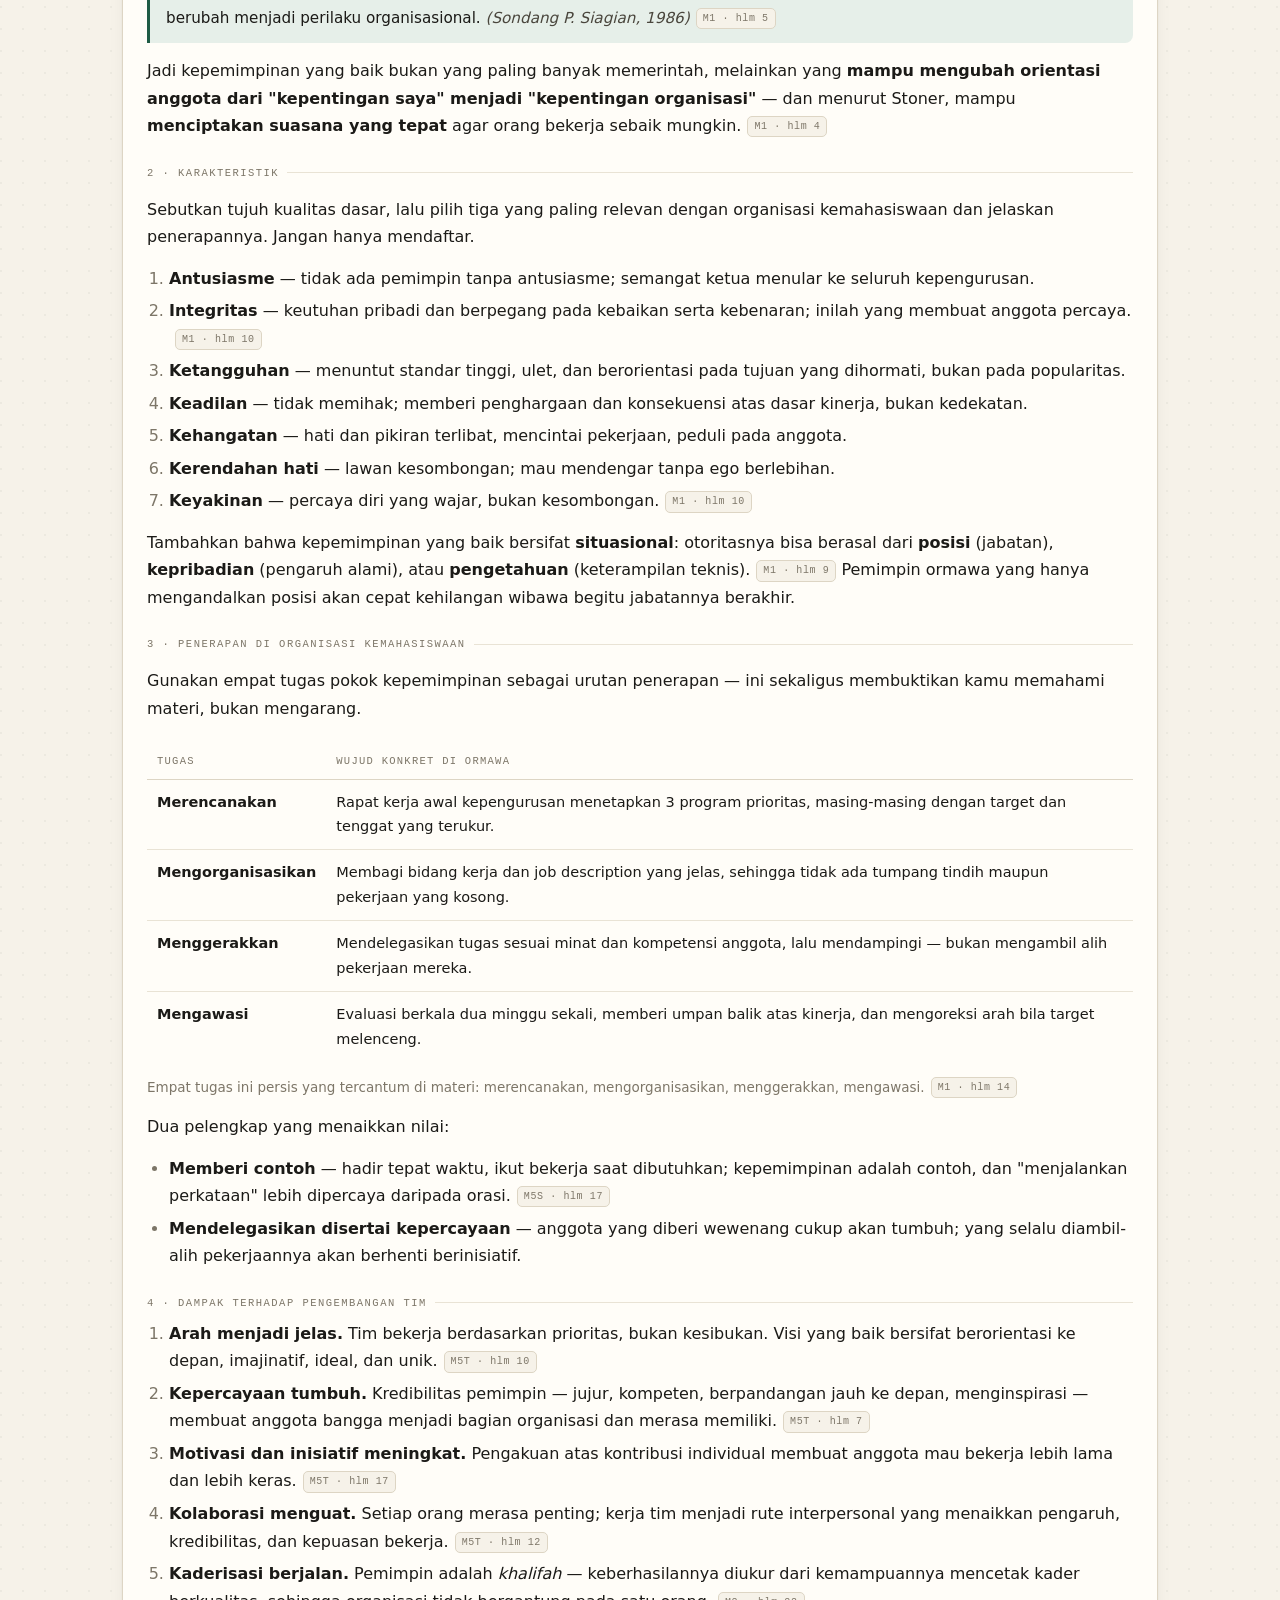
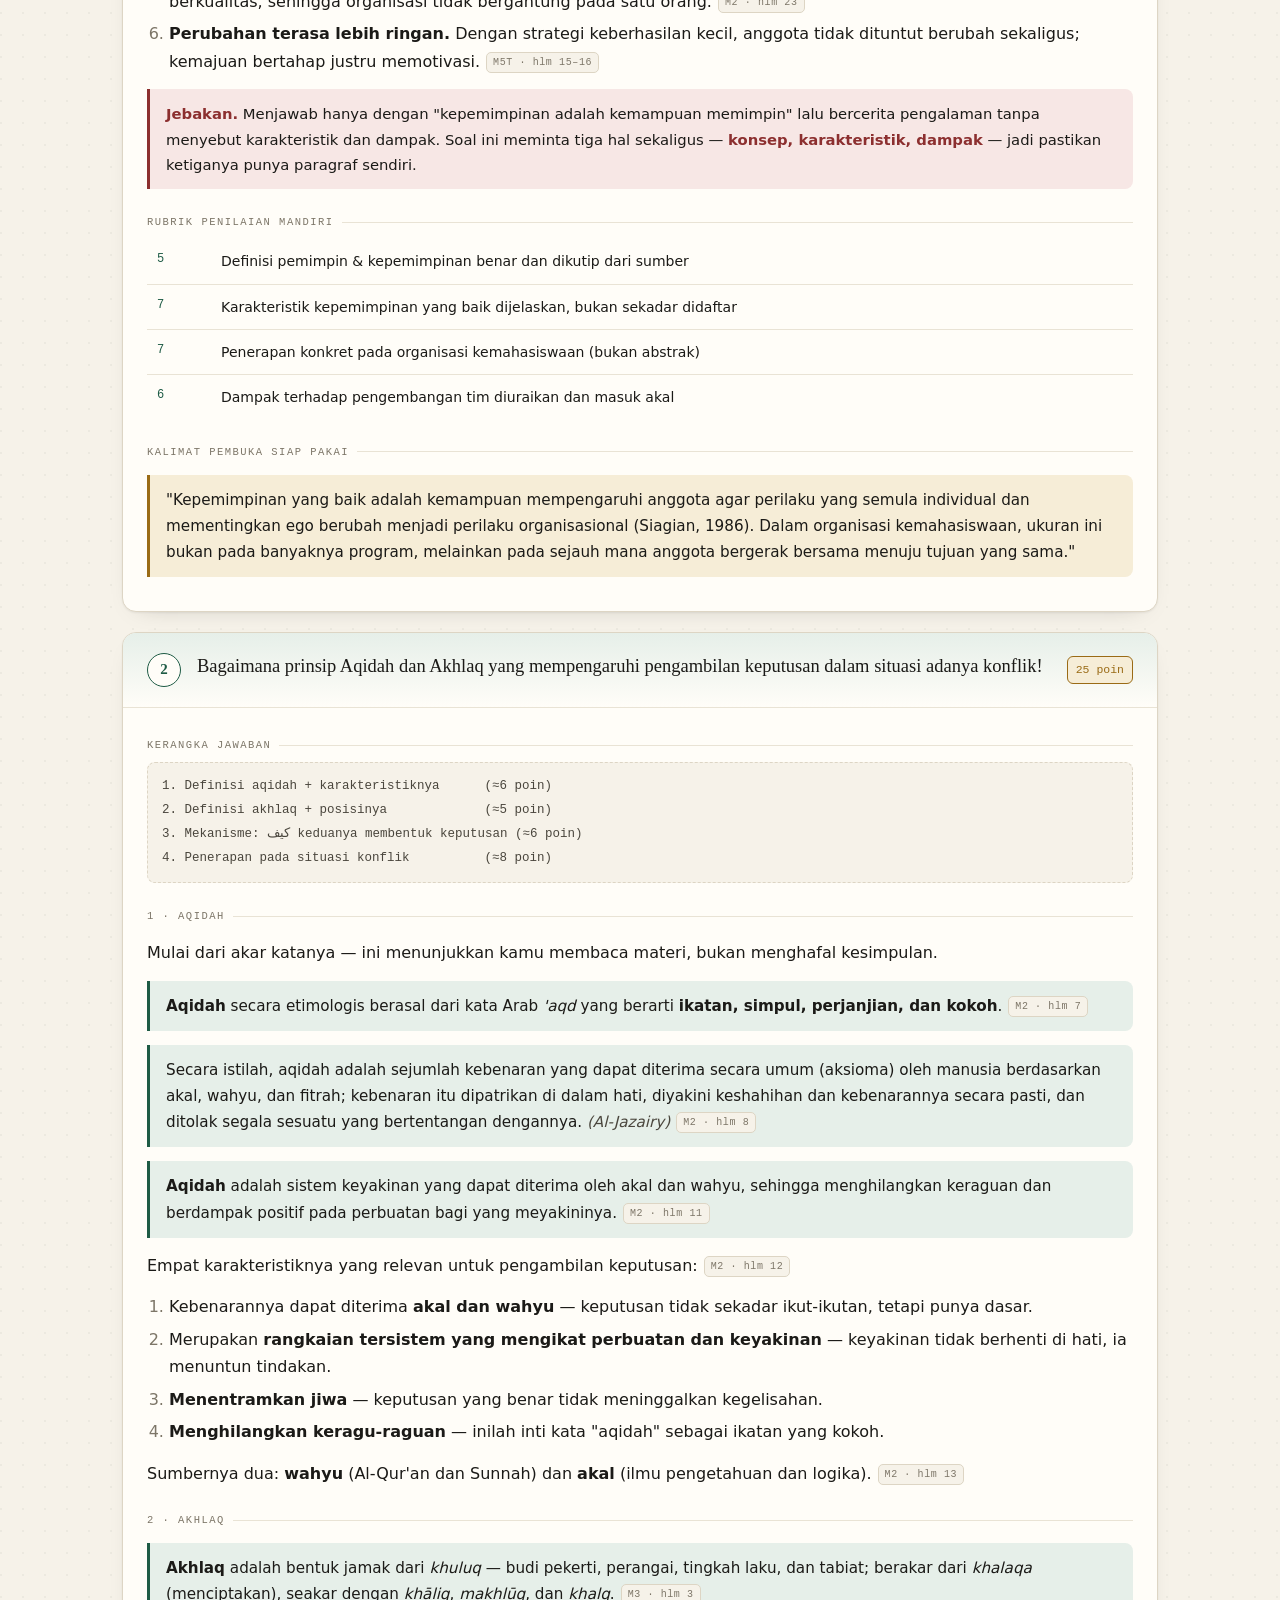
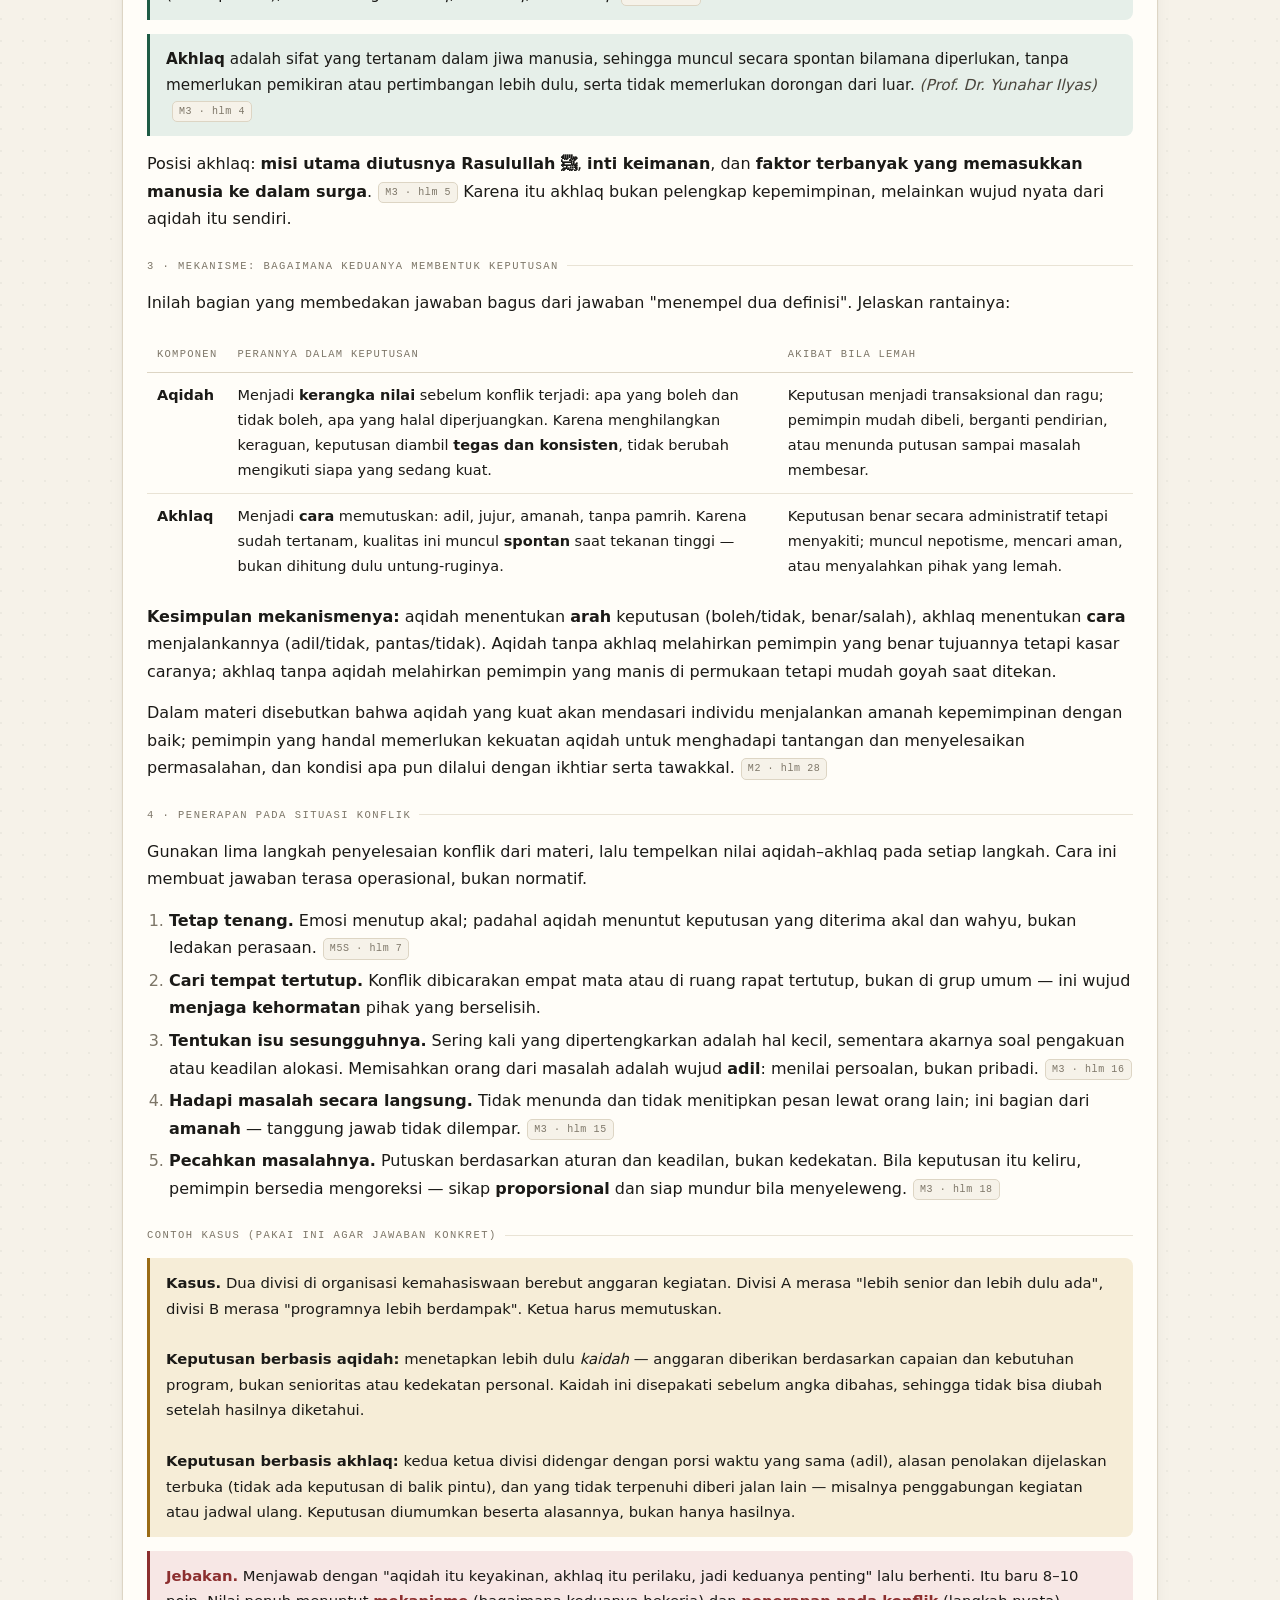
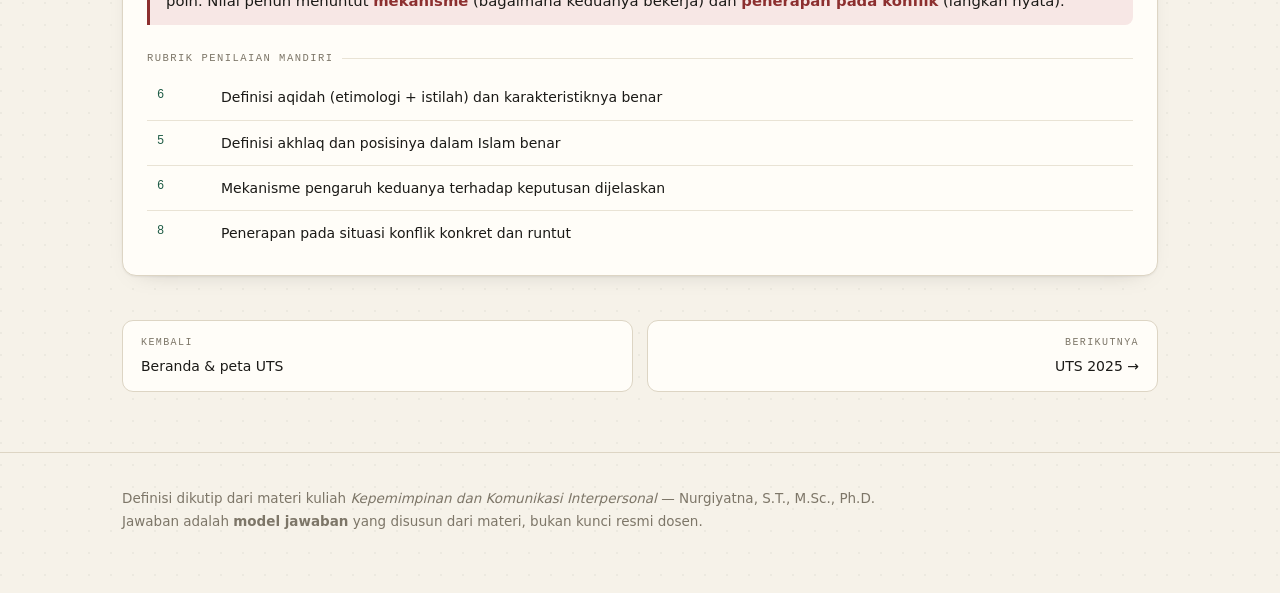
==== commit 2171a8d2: "feat: UTS 2024 soal 2 - prinsip aqidah dan akhlaq dalam pengambilan keputusan saat konflik" ====
--- a/uts-2024.html
+++ b/uts-2024.html
@@ -151,6 +151,103 @@
 </article>
 
 <!-- Q2 -->
+<article class="q" id="q2">
+  <div class="q-head">
+    <div class="qno">2</div>
+    <div class="q-text">Bagaimana prinsip Aqidah dan Akhlaq yang mempengaruhi pengambilan keputusan dalam situasi adanya konflik!</div>
+    <div class="q-pts">25 poin</div>
+  </div>
+  <div class="q-body">
+
+    <div class="block-title">Kerangka jawaban</div>
+    <div class="skeleton">1. Definisi aqidah + karakteristiknya      (≈6 poin)
+2. Definisi akhlaq + posisinya             (≈5 poin)
+3. Mekanisme: كيف keduanya membentuk keputusan (≈6 poin)
+4. Penerapan pada situasi konflik          (≈8 poin)</div>
+
+    <div class="block-title">1 · Aqidah</div>
+    <p>Mulai dari akar katanya — ini menunjukkan kamu membaca materi, bukan menghafal kesimpulan.</p>
+
+    <div class="def"><b>Aqidah</b> secara etimologis berasal dari kata Arab <i>'aqd</i> yang berarti <b>ikatan, simpul, perjanjian, dan kokoh</b>.<span class="src">M2 · hlm 7</span></div>
+
+    <div class="def">Secara istilah, aqidah adalah sejumlah kebenaran yang dapat diterima secara umum (aksioma) oleh manusia berdasarkan akal, wahyu, dan fitrah; kebenaran itu dipatrikan di dalam hati, diyakini keshahihan dan kebenarannya secara pasti, dan ditolak segala sesuatu yang bertentangan dengannya. <span class="who">(Al-Jazairy)</span><span class="src">M2 · hlm 8</span></div>
+
+    <div class="def"><b>Aqidah</b> adalah sistem keyakinan yang dapat diterima oleh akal dan wahyu, sehingga menghilangkan keraguan dan berdampak positif pada perbuatan bagi yang meyakininya.<span class="src">M2 · hlm 11</span></div>
+
+    <p>Empat karakteristiknya yang relevan untuk pengambilan keputusan:<span class="src">M2 · hlm 12</span></p>
+    <ol>
+      <li>Kebenarannya dapat diterima <b>akal dan wahyu</b> — keputusan tidak sekadar ikut-ikutan, tetapi punya dasar.</li>
+      <li>Merupakan <b>rangkaian tersistem yang mengikat perbuatan dan keyakinan</b> — keyakinan tidak berhenti di hati, ia menuntun tindakan.</li>
+      <li><b>Menentramkan jiwa</b> — keputusan yang benar tidak meninggalkan kegelisahan.</li>
+      <li><b>Menghilangkan keragu-raguan</b> — inilah inti kata "aqidah" sebagai ikatan yang kokoh.</li>
+    </ol>
+    <p>Sumbernya dua: <b>wahyu</b> (Al-Qur'an dan Sunnah) dan <b>akal</b> (ilmu pengetahuan dan logika).<span class="src">M2 · hlm 13</span></p>
+
+    <div class="block-title">2 · Akhlaq</div>
+    <div class="def"><b>Akhlaq</b> adalah bentuk jamak dari <i>khuluq</i> — budi pekerti, perangai, tingkah laku, dan tabiat; berakar dari <i>khalaqa</i> (menciptakan), seakar dengan <i>khāliq</i>, <i>makhlūq</i>, dan <i>khalq</i>.<span class="src">M3 · hlm 3</span></div>
+
+    <div class="def"><b>Akhlaq</b> adalah sifat yang tertanam dalam jiwa manusia, sehingga muncul secara spontan bilamana diperlukan, tanpa memerlukan pemikiran atau pertimbangan lebih dulu, serta tidak memerlukan dorongan dari luar. <span class="who">(Prof. Dr. Yunahar Ilyas)</span><span class="src">M3 · hlm 4</span></div>
+
+    <p>Posisi akhlaq: <b>misi utama diutusnya Rasulullah ﷺ</b>, <b>inti keimanan</b>, dan <b>faktor terbanyak yang memasukkan manusia ke dalam surga</b>.<span class="src">M3 · hlm 5</span> Karena itu akhlaq bukan pelengkap kepemimpinan, melainkan wujud nyata dari aqidah itu sendiri.</p>
+
+    <div class="block-title">3 · Mekanisme: bagaimana keduanya membentuk keputusan</div>
+    <p>Inilah bagian yang membedakan jawaban bagus dari jawaban "menempel dua definisi". Jelaskan rantainya:</p>
+
+    <div class="table-scroll">
+      <table class="tbl">
+        <thead><tr><th>Komponen</th><th>Perannya dalam keputusan</th><th>Akibat bila lemah</th></tr></thead>
+        <tbody>
+          <tr>
+            <td><b>Aqidah</b></td>
+            <td>Menjadi <b>kerangka nilai</b> sebelum konflik terjadi: apa yang boleh dan tidak boleh, apa yang halal diperjuangkan. Karena menghilangkan keraguan, keputusan diambil <b>tegas dan konsisten</b>, tidak berubah mengikuti siapa yang sedang kuat.</td>
+            <td>Keputusan menjadi transaksional dan ragu; pemimpin mudah dibeli, berganti pendirian, atau menunda putusan sampai masalah membesar.</td>
+          </tr>
+          <tr>
+            <td><b>Akhlaq</b></td>
+            <td>Menjadi <b>cara</b> memutuskan: adil, jujur, amanah, tanpa pamrih. Karena sudah tertanam, kualitas ini muncul <b>spontan</b> saat tekanan tinggi — bukan dihitung dulu untung-ruginya.</td>
+            <td>Keputusan benar secara administratif tetapi menyakiti; muncul nepotisme, mencari aman, atau menyalahkan pihak yang lemah.</td>
+          </tr>
+        </tbody>
+      </table>
+    </div>
+
+    <p><b>Kesimpulan mekanismenya:</b> aqidah menentukan <b>arah</b> keputusan (boleh/tidak, benar/salah), akhlaq menentukan <b>cara</b> menjalankannya (adil/tidak, pantas/tidak). Aqidah tanpa akhlaq melahirkan pemimpin yang benar tujuannya tetapi kasar caranya; akhlaq tanpa aqidah melahirkan pemimpin yang manis di permukaan tetapi mudah goyah saat ditekan.</p>
+
+    <p>Dalam materi disebutkan bahwa aqidah yang kuat akan mendasari individu menjalankan amanah kepemimpinan dengan baik; pemimpin yang handal memerlukan kekuatan aqidah untuk menghadapi tantangan dan menyelesaikan permasalahan, dan kondisi apa pun dilalui dengan ikhtiar serta tawakkal.<span class="src">M2 · hlm 28</span></p>
+
+    <div class="block-title">4 · Penerapan pada situasi konflik</div>
+    <p>Gunakan lima langkah penyelesaian konflik dari materi, lalu tempelkan nilai aqidah–akhlaq pada setiap langkah. Cara ini membuat jawaban terasa operasional, bukan normatif.</p>
+
+    <ol>
+      <li><b>Tetap tenang.</b> Emosi menutup akal; padahal aqidah menuntut keputusan yang diterima akal dan wahyu, bukan ledakan perasaan.<span class="src">M5S · hlm 7</span></li>
+      <li><b>Cari tempat tertutup.</b> Konflik dibicarakan empat mata atau di ruang rapat tertutup, bukan di grup umum — ini wujud <b>menjaga kehormatan</b> pihak yang berselisih.</li>
+      <li><b>Tentukan isu sesungguhnya.</b> Sering kali yang dipertengkarkan adalah hal kecil, sementara akarnya soal pengakuan atau keadilan alokasi. Memisahkan orang dari masalah adalah wujud <b>adil</b>: menilai persoalan, bukan pribadi.<span class="src">M3 · hlm 16</span></li>
+      <li><b>Hadapi masalah secara langsung.</b> Tidak menunda dan tidak menitipkan pesan lewat orang lain; ini bagian dari <b>amanah</b> — tanggung jawab tidak dilempar.<span class="src">M3 · hlm 15</span></li>
+      <li><b>Pecahkan masalahnya.</b> Putuskan berdasarkan aturan dan keadilan, bukan kedekatan. Bila keputusan itu keliru, pemimpin bersedia mengoreksi — sikap <b>proporsional</b> dan siap mundur bila menyeleweng.<span class="src">M3 · hlm 18</span></li>
+    </ol>
+
+    <div class="block-title">Contoh kasus (pakai ini agar jawaban konkret)</div>
+    <div class="note">
+      <b>Kasus.</b> Dua divisi di organisasi kemahasiswaan berebut anggaran kegiatan. Divisi A merasa "lebih senior dan lebih dulu ada", divisi B merasa "programnya lebih berdampak". Ketua harus memutuskan.<br><br>
+      <b>Keputusan berbasis aqidah:</b> menetapkan lebih dulu <i>kaidah</i> — anggaran diberikan berdasarkan capaian dan kebutuhan program, bukan senioritas atau kedekatan personal. Kaidah ini disepakati sebelum angka dibahas, sehingga tidak bisa diubah setelah hasilnya diketahui.<br><br>
+      <b>Keputusan berbasis akhlaq:</b> kedua ketua divisi didengar dengan porsi waktu yang sama (adil), alasan penolakan dijelaskan terbuka (tidak ada keputusan di balik pintu), dan yang tidak terpenuhi diberi jalan lain — misalnya penggabungan kegiatan atau jadwal ulang. Keputusan diumumkan beserta alasannya, bukan hanya hasilnya.
+    </div>
+
+    <div class="warn"><b>Jebakan.</b> Menjawab dengan "aqidah itu keyakinan, akhlaq itu perilaku, jadi keduanya penting" lalu berhenti. Itu baru 8–10 poin. Nilai penuh menuntut <b>mekanisme</b> (bagaimana keduanya bekerja) dan <b>penerapan pada konflik</b> (langkah nyata).</div>
+
+    <div class="block-title">Rubrik penilaian mandiri</div>
+    <table class="tbl rub">
+      <tbody>
+        <tr><td>6</td><td>Definisi aqidah (etimologi + istilah) dan karakteristiknya benar</td></tr>
+        <tr><td>5</td><td>Definisi akhlaq dan posisinya dalam Islam benar</td></tr>
+        <tr><td>6</td><td>Mekanisme pengaruh keduanya terhadap keputusan dijelaskan</td></tr>
+        <tr><td>8</td><td>Penerapan pada situasi konflik konkret dan runtut</td></tr>
+      </tbody>
+    </table>
+  </div>
+</article>
+
+<!-- Q3 -->
 
 <div class="pager">
   <a href="index.html"><span>Kembali</span>Beranda &amp; peta UTS</a>
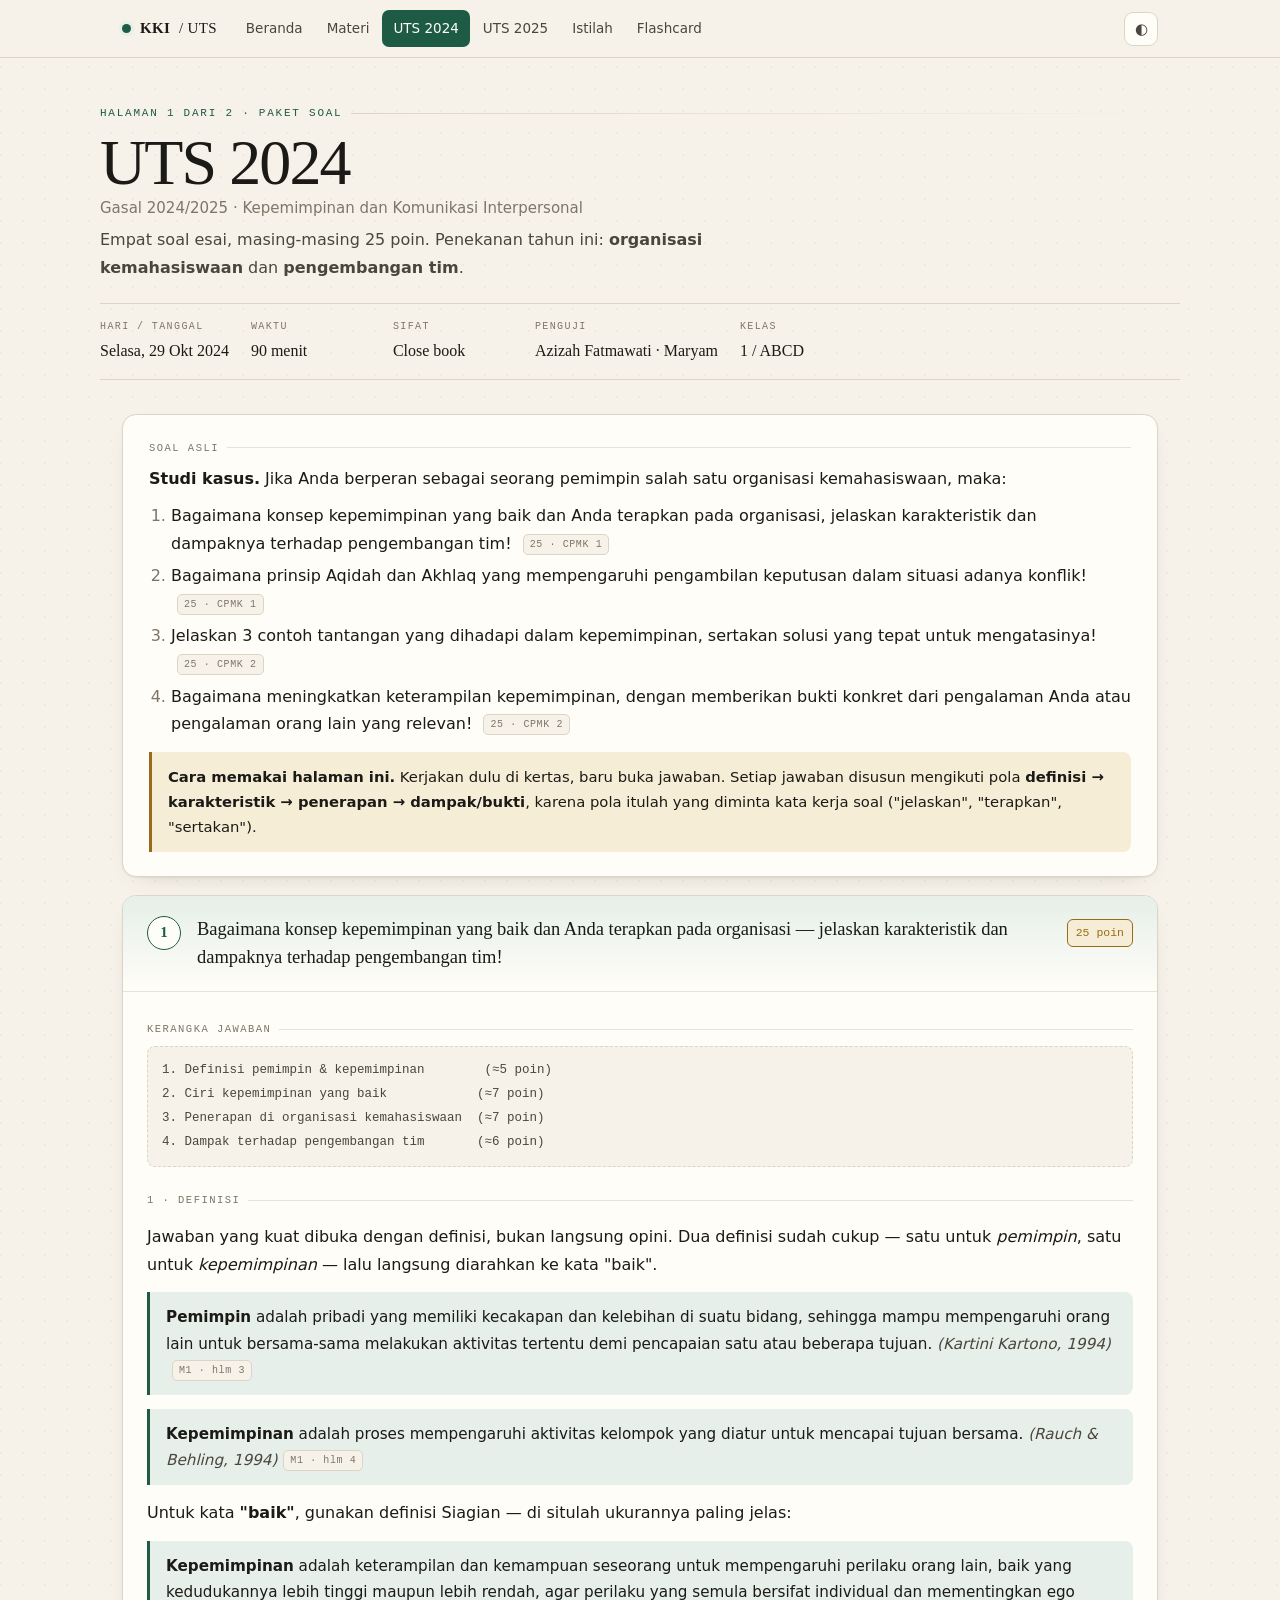
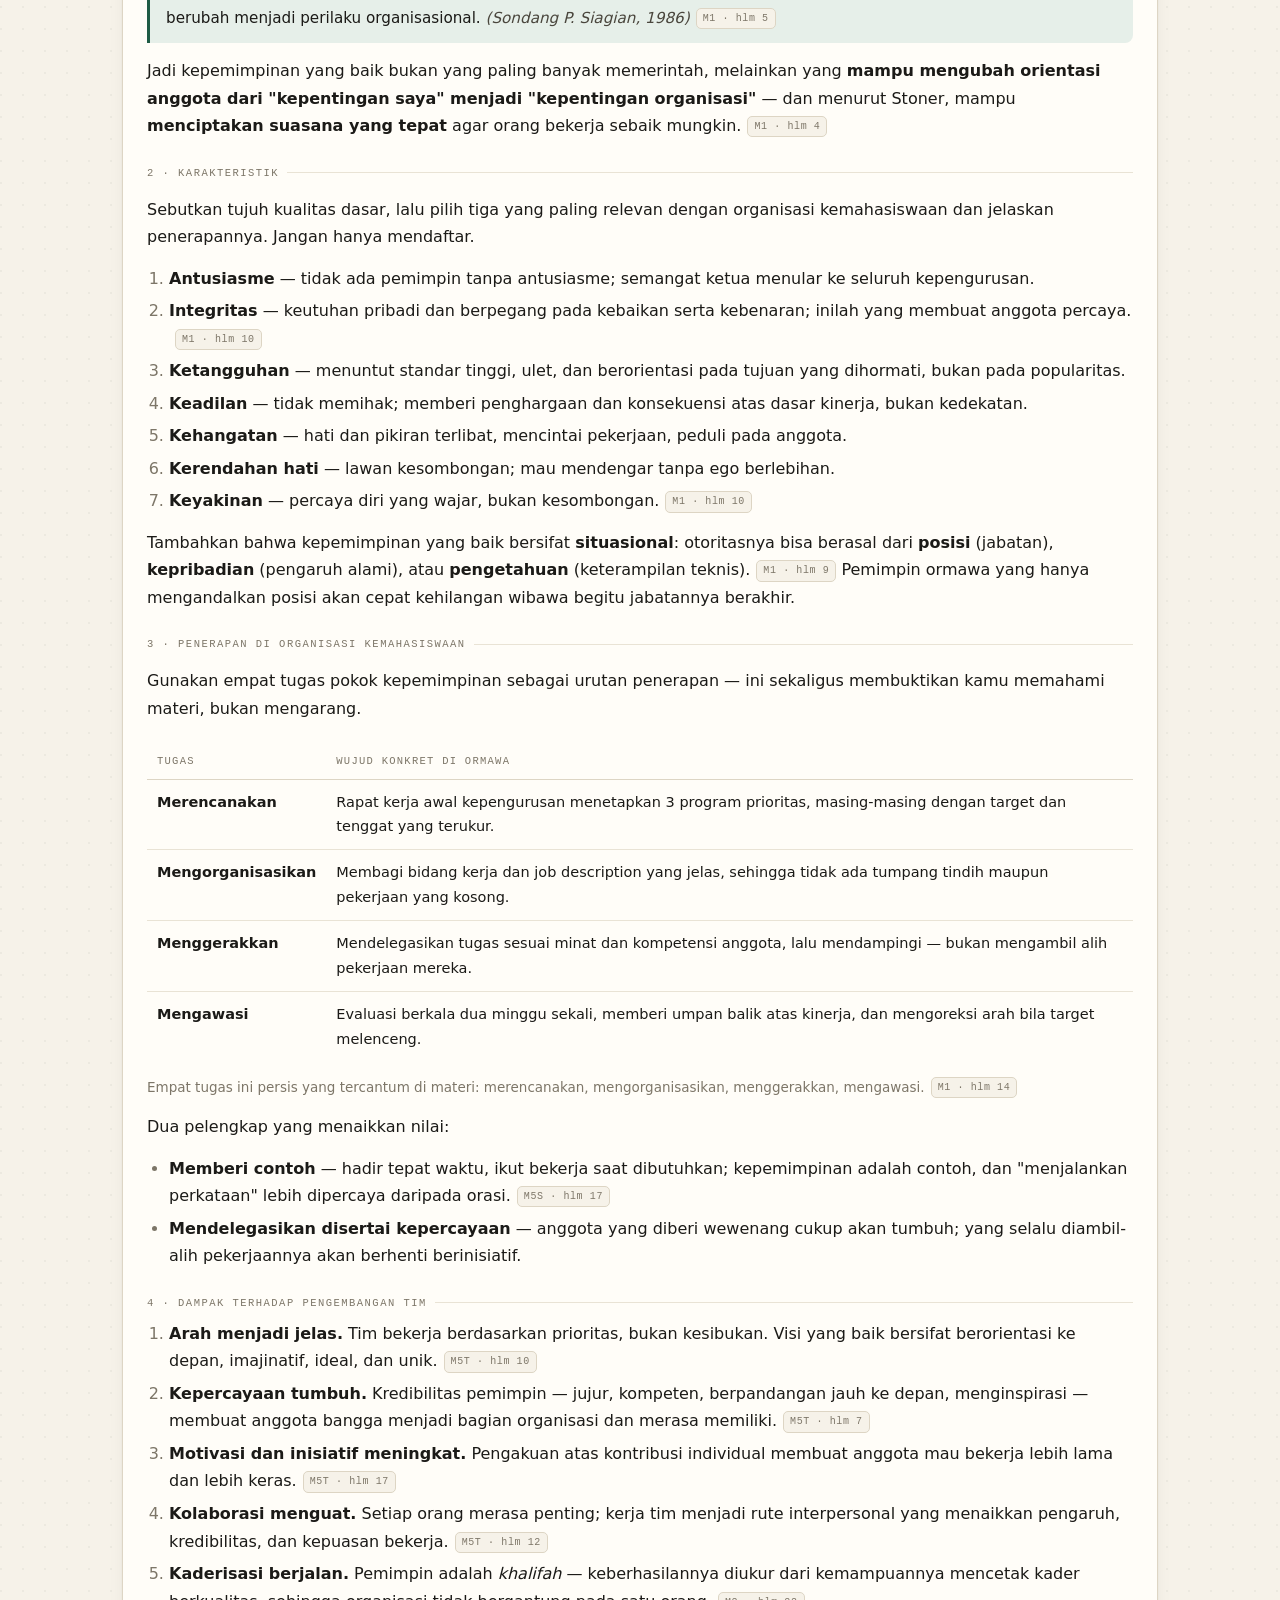
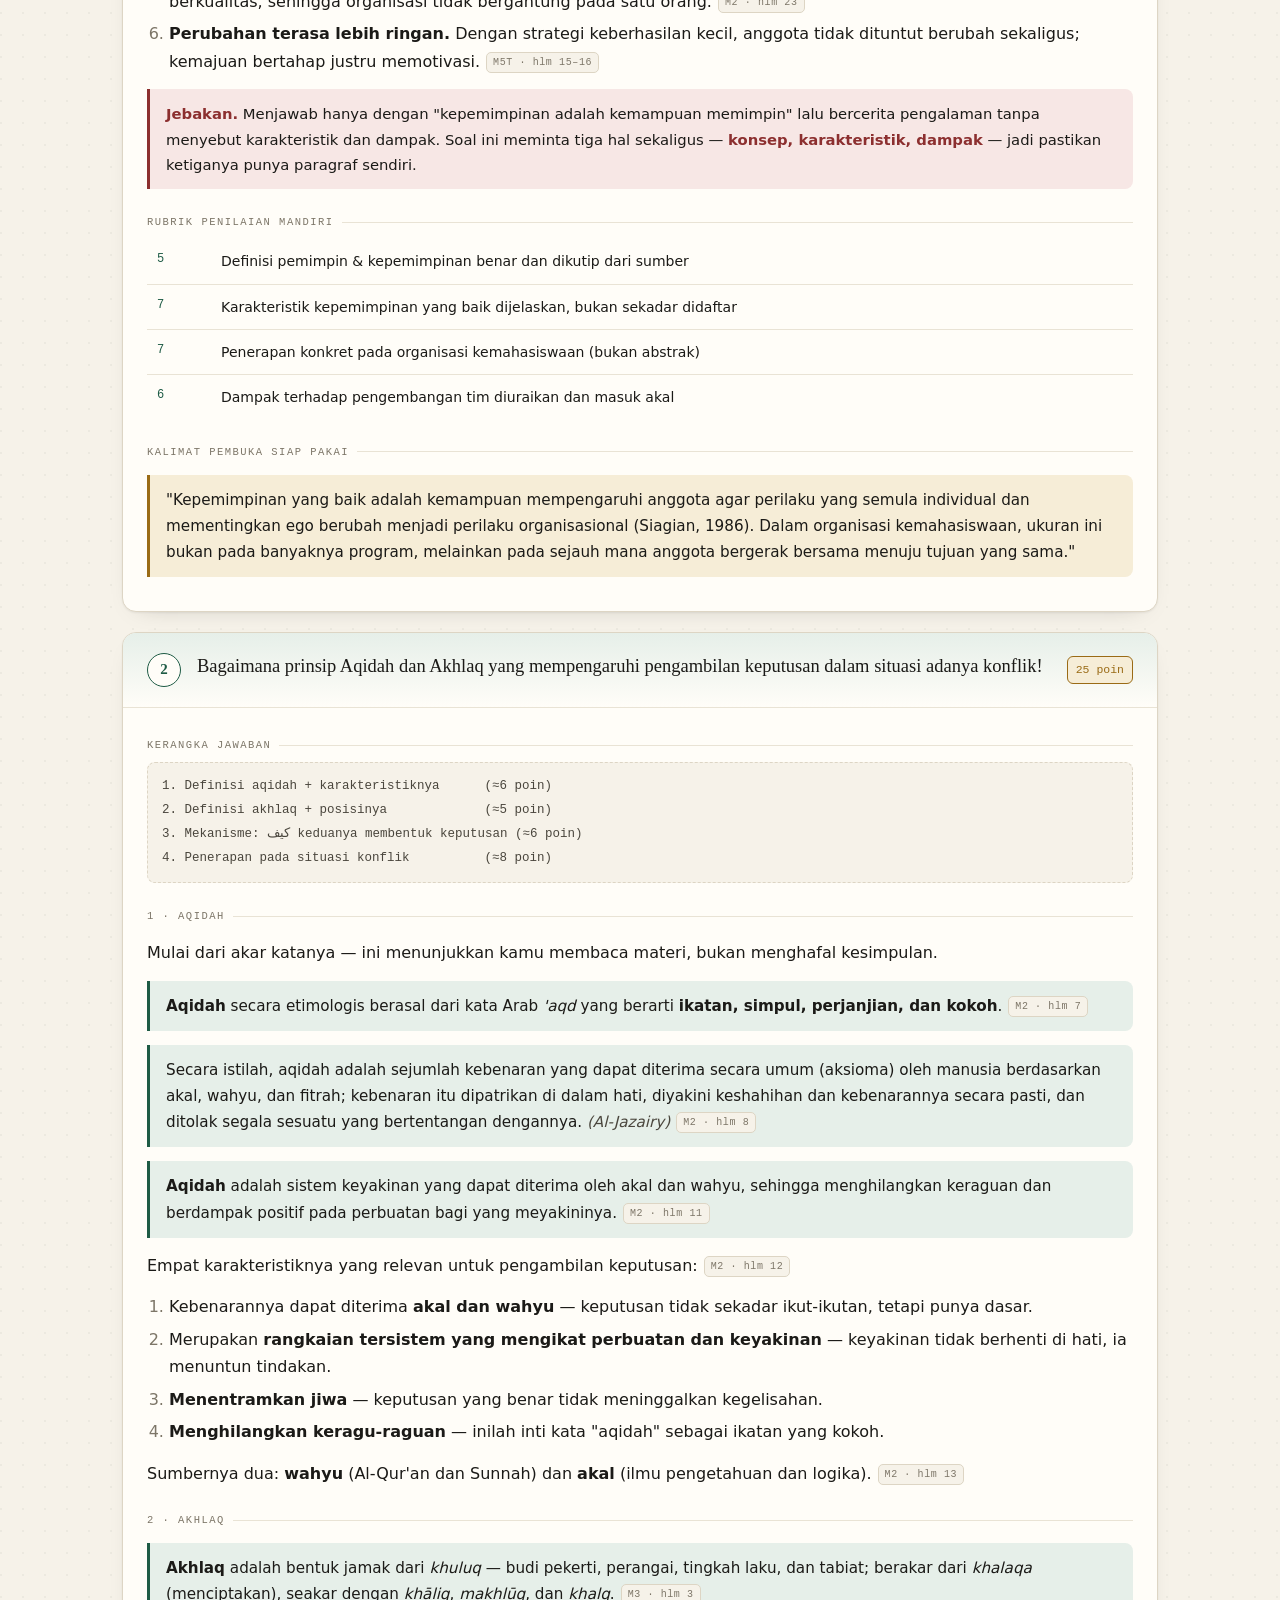
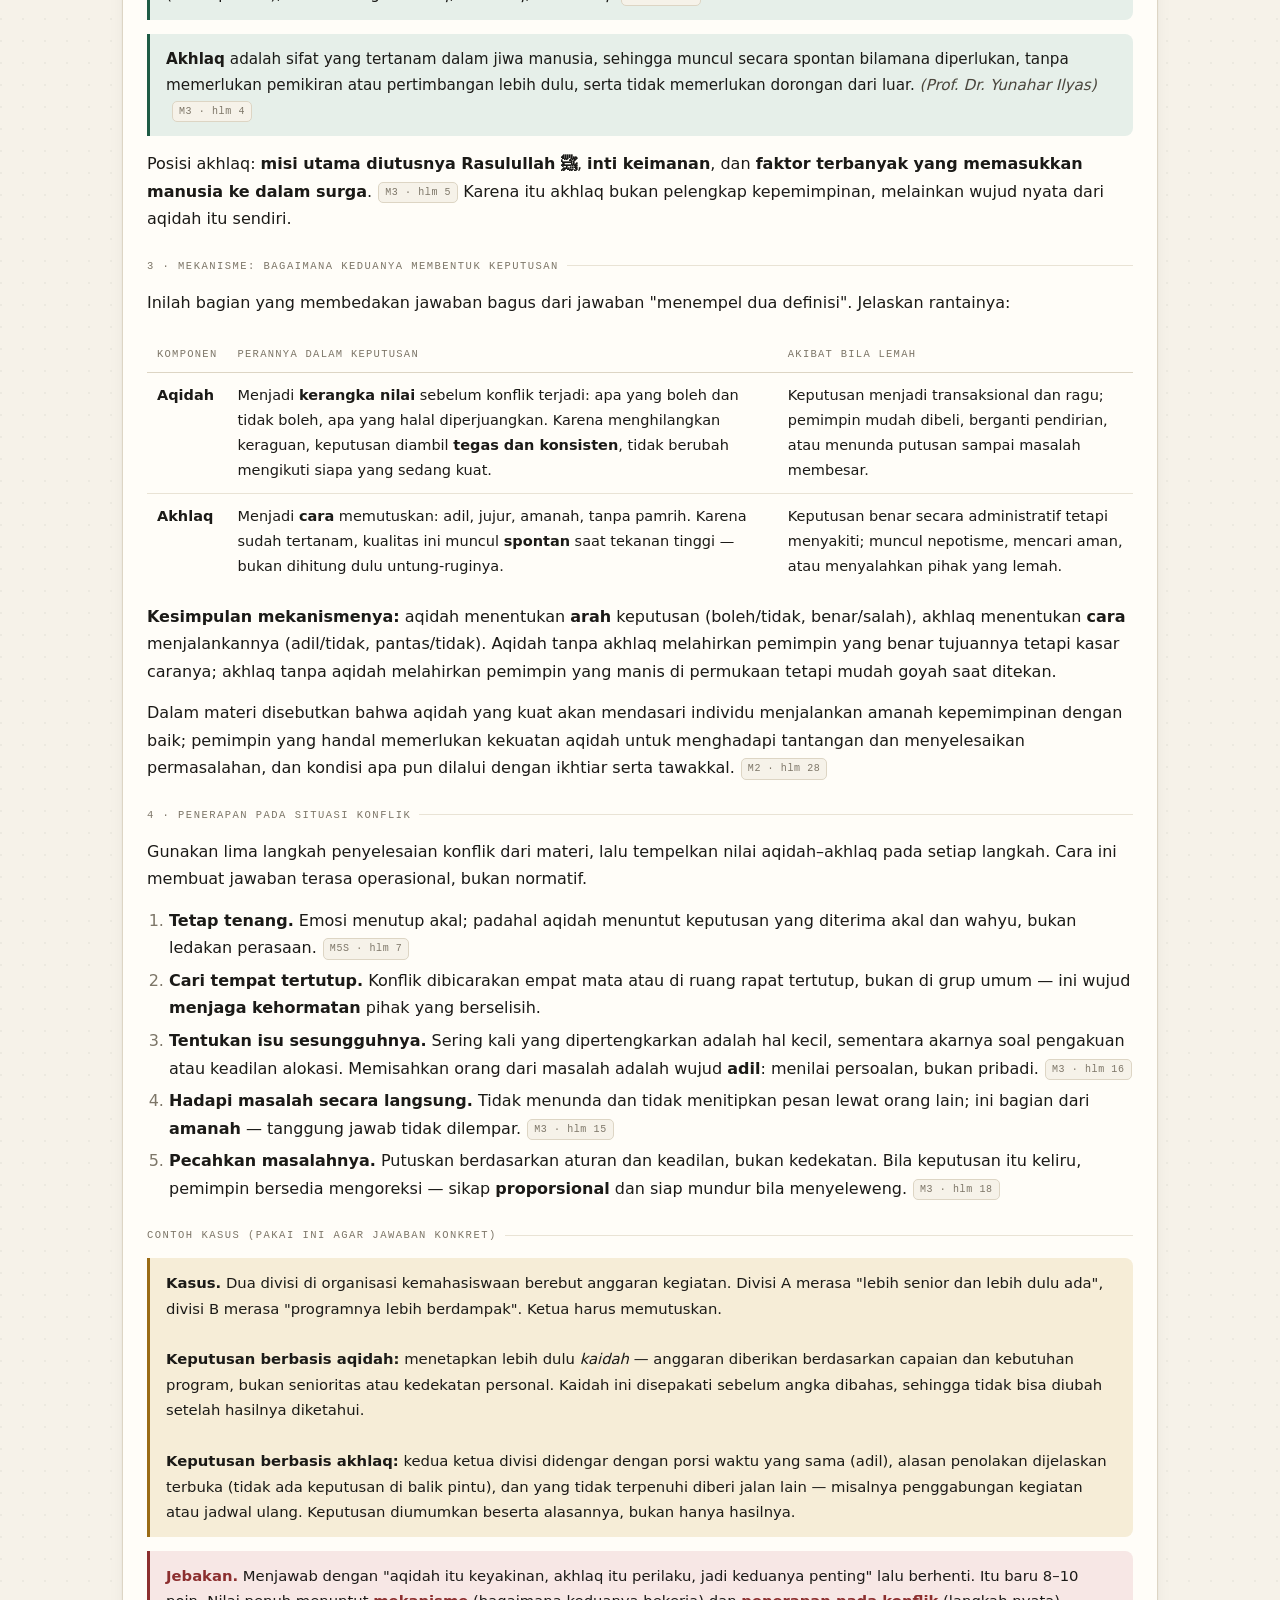
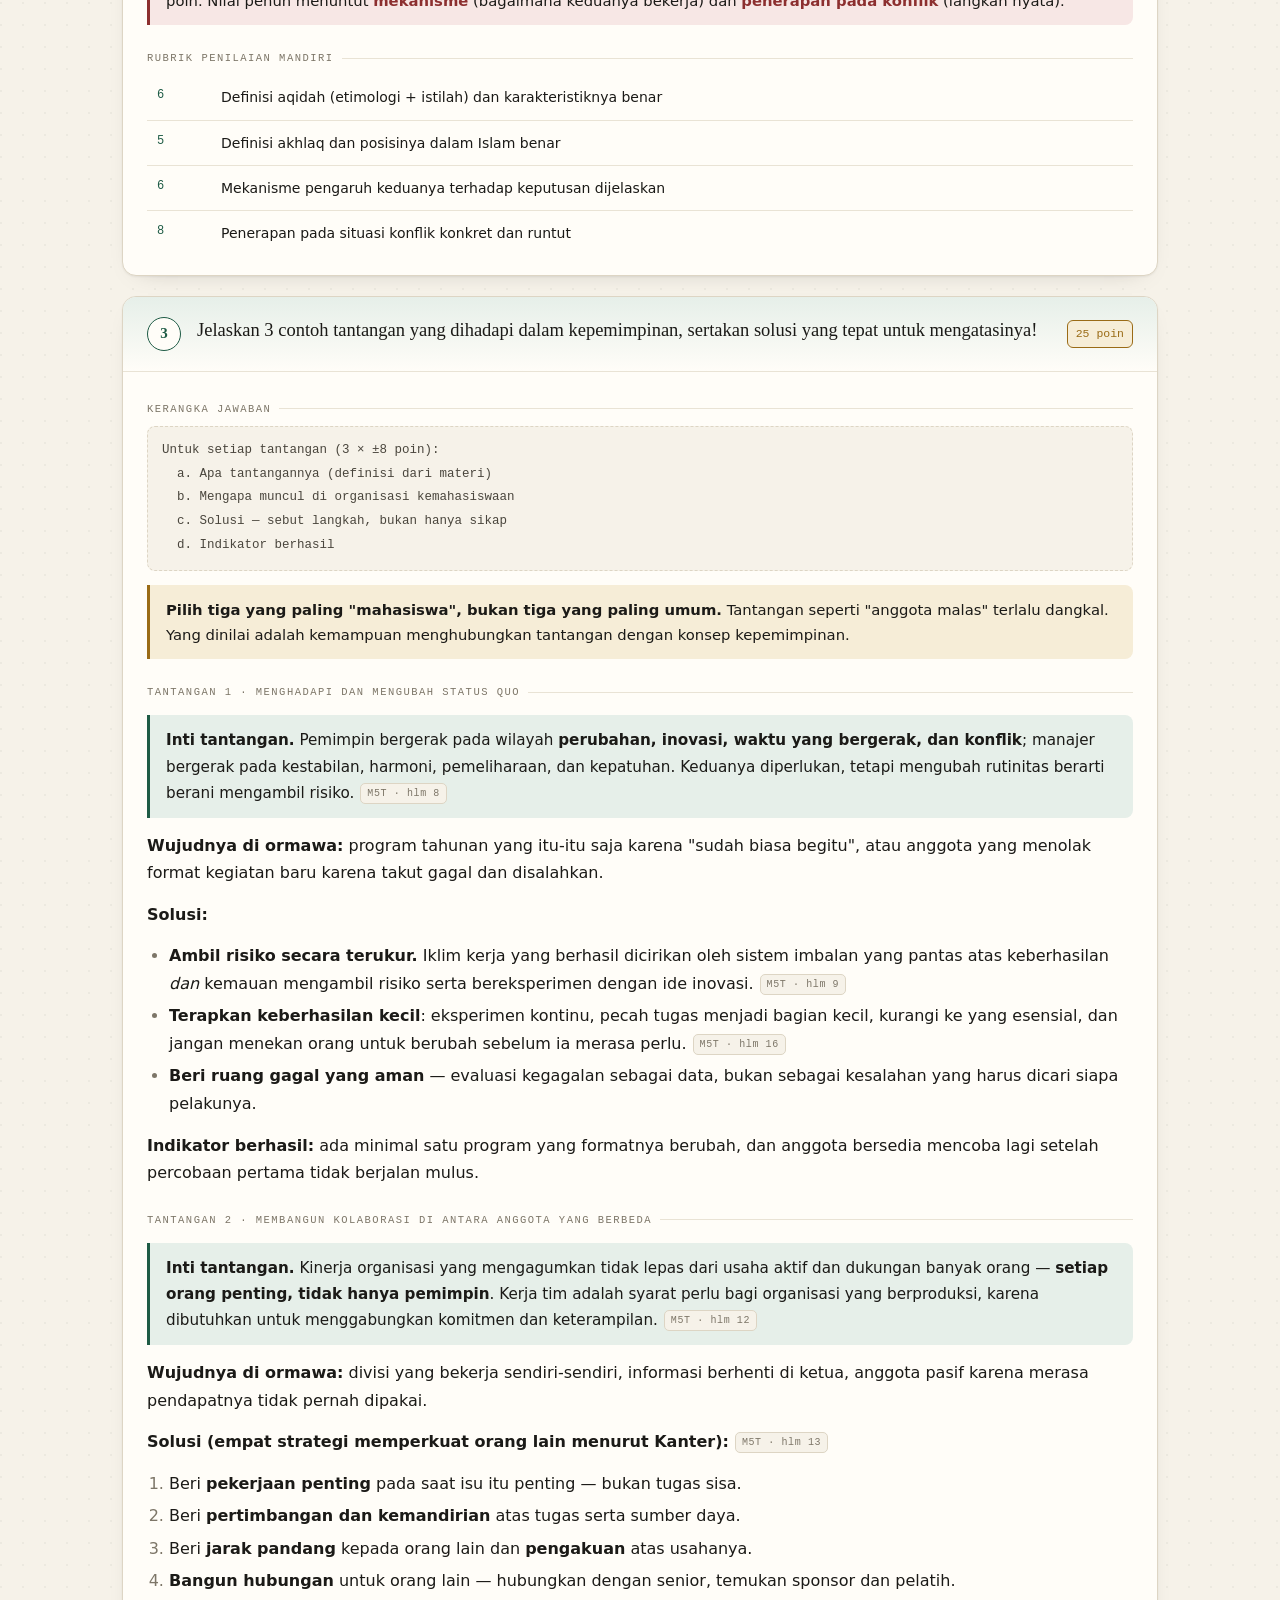
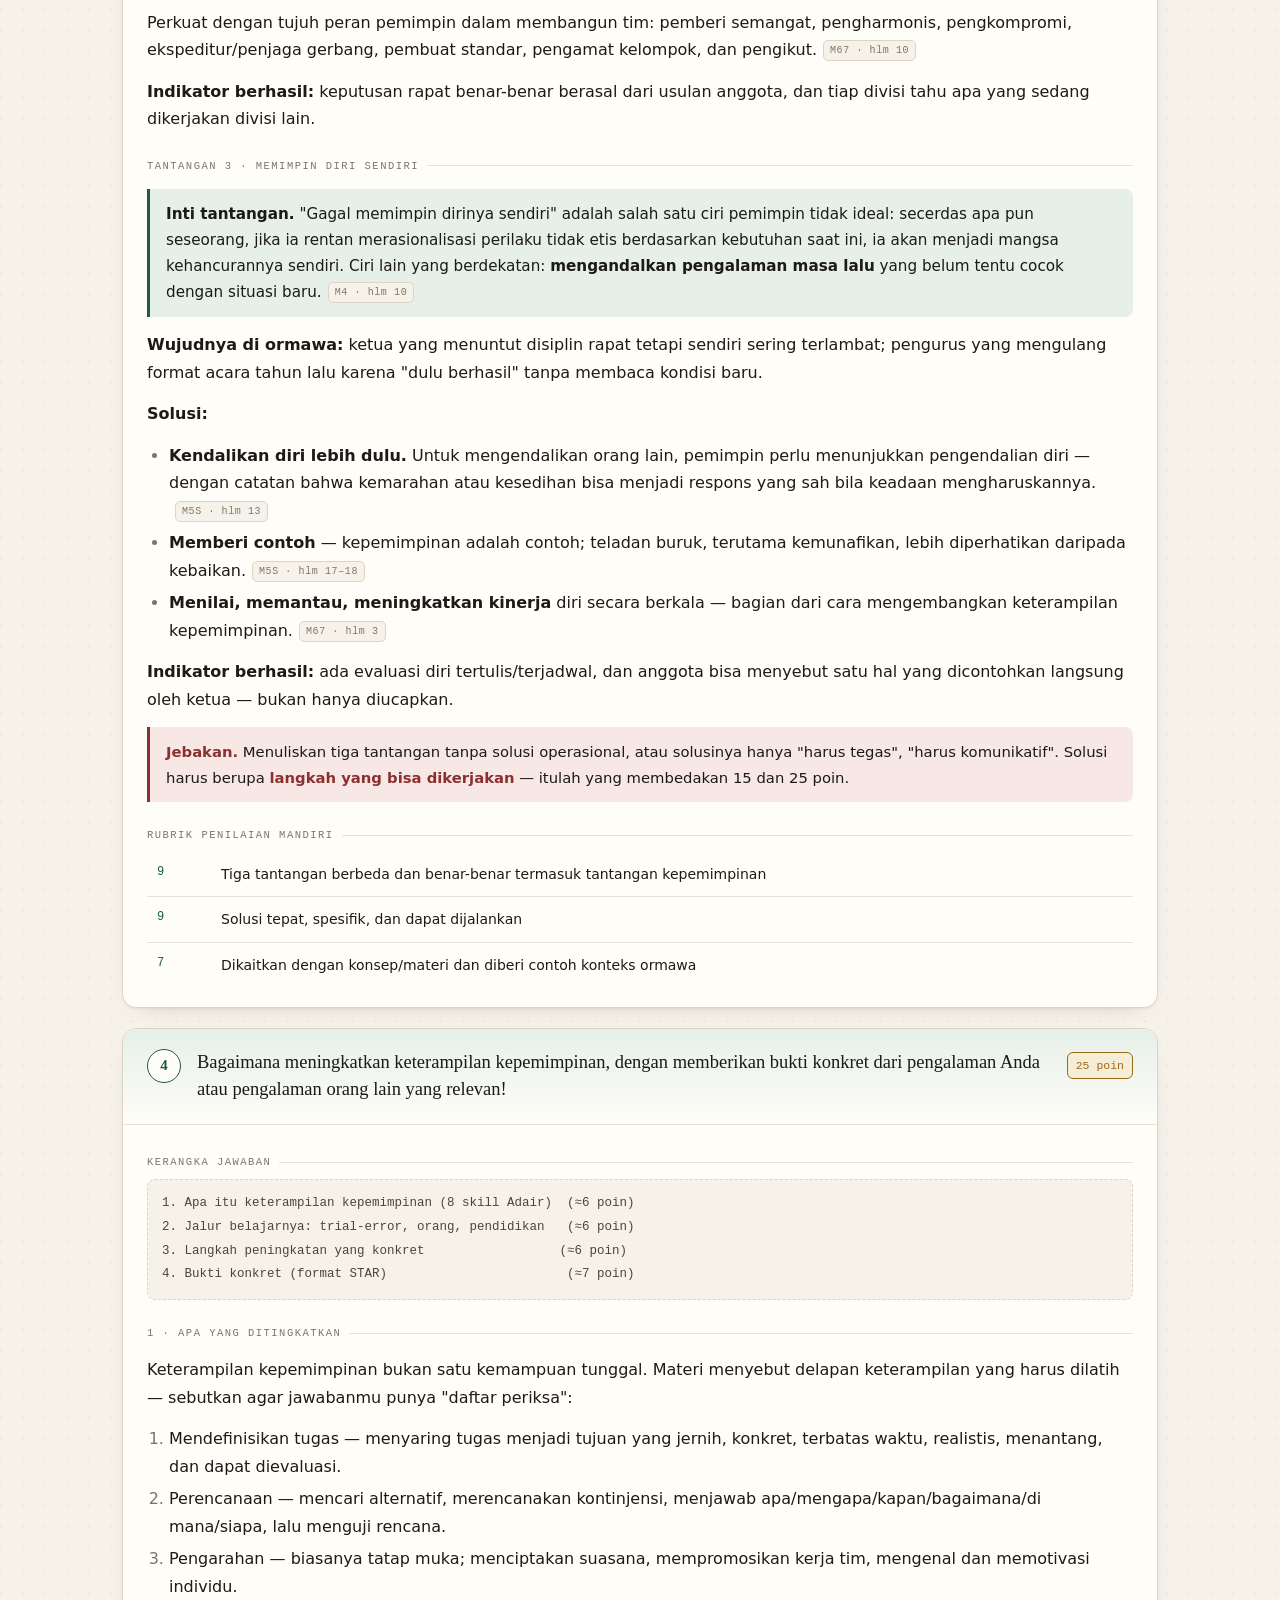
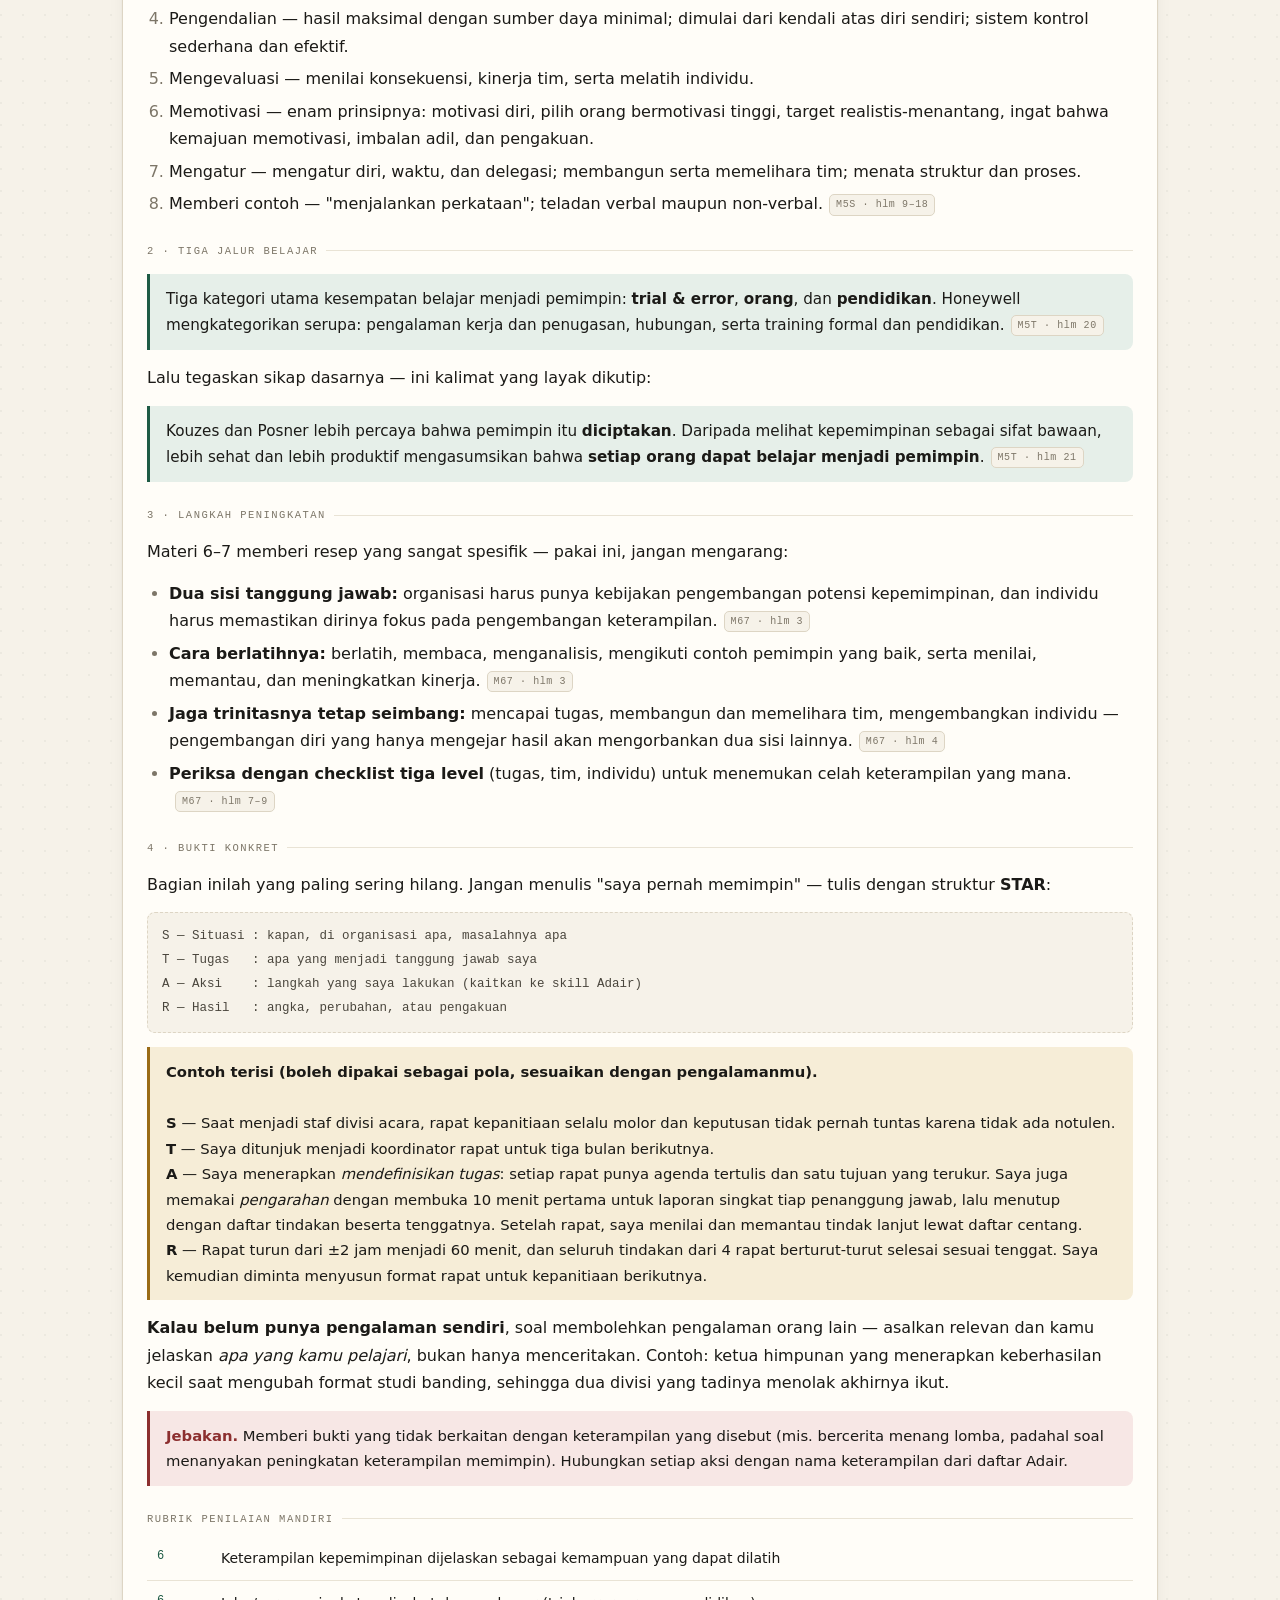
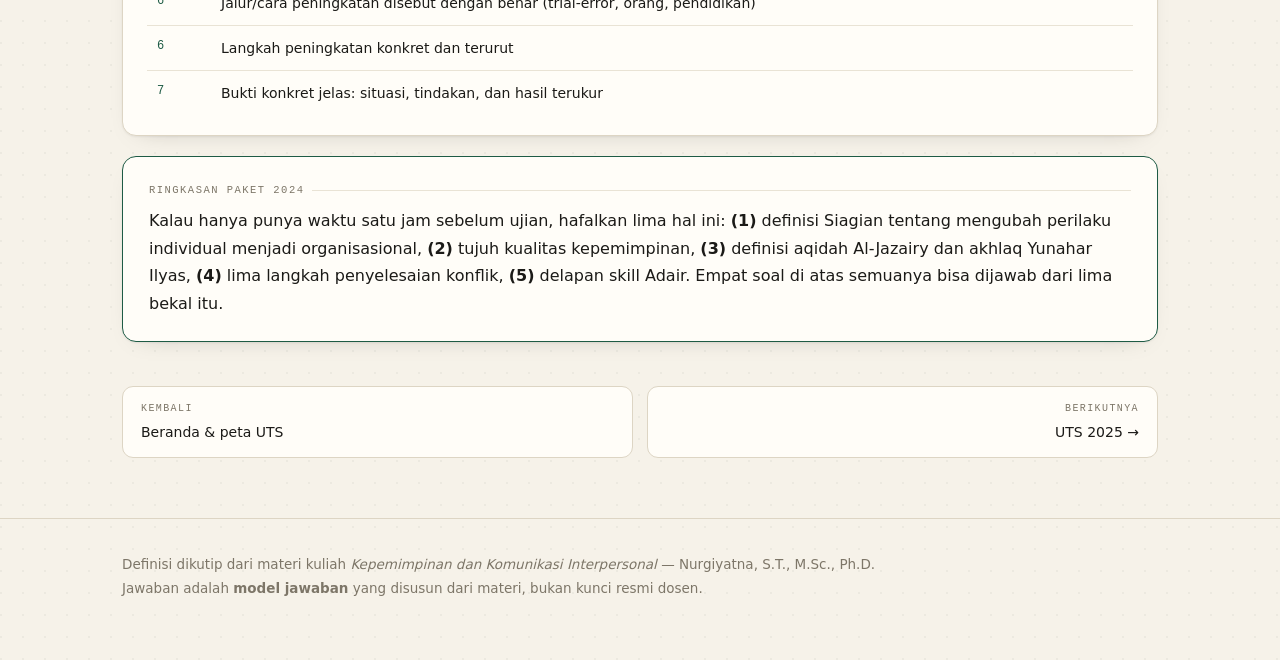
==== commit b9f03431: "feat: UTS 2024 soal 3 dan 4 - tantangan kepemimpinan serta cara meningkatkan skill dengan bukti konk" ====
--- a/uts-2024.html
+++ b/uts-2024.html
@@ -248,6 +248,151 @@
 </article>
 
 <!-- Q3 -->
+<article class="q" id="q3">
+  <div class="q-head">
+    <div class="qno">3</div>
+    <div class="q-text">Jelaskan 3 contoh tantangan yang dihadapi dalam kepemimpinan, sertakan solusi yang tepat untuk mengatasinya!</div>
+    <div class="q-pts">25 poin</div>
+  </div>
+  <div class="q-body">
+
+    <div class="block-title">Kerangka jawaban</div>
+    <div class="skeleton">Untuk setiap tantangan (3 × ±8 poin):
+  a. Apa tantangannya (definisi dari materi)
+  b. Mengapa muncul di organisasi kemahasiswaan
+  c. Solusi — sebut langkah, bukan hanya sikap
+  d. Indikator berhasil</div>
+
+    <div class="note" style="margin-top:14px">
+      <b>Pilih tiga yang paling "mahasiswa", bukan tiga yang paling umum.</b> Tantangan seperti "anggota malas" terlalu dangkal. Yang dinilai adalah kemampuan menghubungkan tantangan dengan konsep kepemimpinan.
+    </div>
+
+    <div class="block-title">Tantangan 1 · Menghadapi dan mengubah status quo</div>
+    <div class="def"><b>Inti tantangan.</b> Pemimpin bergerak pada wilayah <b>perubahan, inovasi, waktu yang bergerak, dan konflik</b>; manajer bergerak pada kestabilan, harmoni, pemeliharaan, dan kepatuhan. Keduanya diperlukan, tetapi mengubah rutinitas berarti berani mengambil risiko.<span class="src">M5T · hlm 8</span></div>
+    <p><b>Wujudnya di ormawa:</b> program tahunan yang itu-itu saja karena "sudah biasa begitu", atau anggota yang menolak format kegiatan baru karena takut gagal dan disalahkan.</p>
+    <p><b>Solusi:</b></p>
+    <ul>
+      <li><b>Ambil risiko secara terukur.</b> Iklim kerja yang berhasil dicirikan oleh sistem imbalan yang pantas atas keberhasilan <i>dan</i> kemauan mengambil risiko serta bereksperimen dengan ide inovasi.<span class="src">M5T · hlm 9</span></li>
+      <li><b>Terapkan keberhasilan kecil</b>: eksperimen kontinu, pecah tugas menjadi bagian kecil, kurangi ke yang esensial, dan jangan menekan orang untuk berubah sebelum ia merasa perlu.<span class="src">M5T · hlm 16</span></li>
+      <li><b>Beri ruang gagal yang aman</b> — evaluasi kegagalan sebagai data, bukan sebagai kesalahan yang harus dicari siapa pelakunya.</li>
+    </ul>
+    <p><b>Indikator berhasil:</b> ada minimal satu program yang formatnya berubah, dan anggota bersedia mencoba lagi setelah percobaan pertama tidak berjalan mulus.</p>
+
+    <div class="block-title">Tantangan 2 · Membangun kolaborasi di antara anggota yang berbeda</div>
+    <div class="def"><b>Inti tantangan.</b> Kinerja organisasi yang mengagumkan tidak lepas dari usaha aktif dan dukungan banyak orang — <b>setiap orang penting, tidak hanya pemimpin</b>. Kerja tim adalah syarat perlu bagi organisasi yang berproduksi, karena dibutuhkan untuk menggabungkan komitmen dan keterampilan.<span class="src">M5T · hlm 12</span></div>
+    <p><b>Wujudnya di ormawa:</b> divisi yang bekerja sendiri-sendiri, informasi berhenti di ketua, anggota pasif karena merasa pendapatnya tidak pernah dipakai.</p>
+    <p><b>Solusi (empat strategi memperkuat orang lain menurut Kanter):</b><span class="src">M5T · hlm 13</span></p>
+    <ol>
+      <li>Beri <b>pekerjaan penting</b> pada saat isu itu penting — bukan tugas sisa.</li>
+      <li>Beri <b>pertimbangan dan kemandirian</b> atas tugas serta sumber daya.</li>
+      <li>Beri <b>jarak pandang</b> kepada orang lain dan <b>pengakuan</b> atas usahanya.</li>
+      <li><b>Bangun hubungan</b> untuk orang lain — hubungkan dengan senior, temukan sponsor dan pelatih.</li>
+    </ol>
+    <p>Perkuat dengan tujuh peran pemimpin dalam membangun tim: pemberi semangat, pengharmonis, pengkompromi, ekspeditur/penjaga gerbang, pembuat standar, pengamat kelompok, dan pengikut.<span class="src">M67 · hlm 10</span></p>
+    <p><b>Indikator berhasil:</b> keputusan rapat benar-benar berasal dari usulan anggota, dan tiap divisi tahu apa yang sedang dikerjakan divisi lain.</p>
+
+    <div class="block-title">Tantangan 3 · Memimpin diri sendiri</div>
+    <div class="def"><b>Inti tantangan.</b> "Gagal memimpin dirinya sendiri" adalah salah satu ciri pemimpin tidak ideal: secerdas apa pun seseorang, jika ia rentan merasionalisasi perilaku tidak etis berdasarkan kebutuhan saat ini, ia akan menjadi mangsa kehancurannya sendiri. Ciri lain yang berdekatan: <b>mengandalkan pengalaman masa lalu</b> yang belum tentu cocok dengan situasi baru.<span class="src">M4 · hlm 10</span></div>
+    <p><b>Wujudnya di ormawa:</b> ketua yang menuntut disiplin rapat tetapi sendiri sering terlambat; pengurus yang mengulang format acara tahun lalu karena "dulu berhasil" tanpa membaca kondisi baru.</p>
+    <p><b>Solusi:</b></p>
+    <ul>
+      <li><b>Kendalikan diri lebih dulu.</b> Untuk mengendalikan orang lain, pemimpin perlu menunjukkan pengendalian diri — dengan catatan bahwa kemarahan atau kesedihan bisa menjadi respons yang sah bila keadaan mengharuskannya.<span class="src">M5S · hlm 13</span></li>
+      <li><b>Memberi contoh</b> — kepemimpinan adalah contoh; teladan buruk, terutama kemunafikan, lebih diperhatikan daripada kebaikan.<span class="src">M5S · hlm 17–18</span></li>
+      <li><b>Menilai, memantau, meningkatkan kinerja</b> diri secara berkala — bagian dari cara mengembangkan keterampilan kepemimpinan.<span class="src">M67 · hlm 3</span></li>
+    </ul>
+    <p><b>Indikator berhasil:</b> ada evaluasi diri tertulis/terjadwal, dan anggota bisa menyebut satu hal yang dicontohkan langsung oleh ketua — bukan hanya diucapkan.</p>
+
+    <div class="warn"><b>Jebakan.</b> Menuliskan tiga tantangan tanpa solusi operasional, atau solusinya hanya "harus tegas", "harus komunikatif". Solusi harus berupa <b>langkah yang bisa dikerjakan</b> — itulah yang membedakan 15 dan 25 poin.</div>
+
+    <div class="block-title">Rubrik penilaian mandiri</div>
+    <table class="tbl rub">
+      <tbody>
+        <tr><td>9</td><td>Tiga tantangan berbeda dan benar-benar termasuk tantangan kepemimpinan</td></tr>
+        <tr><td>9</td><td>Solusi tepat, spesifik, dan dapat dijalankan</td></tr>
+        <tr><td>7</td><td>Dikaitkan dengan konsep/materi dan diberi contoh konteks ormawa</td></tr>
+      </tbody>
+    </table>
+  </div>
+</article>
+
+<!-- Q4 -->
+<article class="q" id="q4">
+  <div class="q-head">
+    <div class="qno">4</div>
+    <div class="q-text">Bagaimana meningkatkan keterampilan kepemimpinan, dengan memberikan bukti konkret dari pengalaman Anda atau pengalaman orang lain yang relevan!</div>
+    <div class="q-pts">25 poin</div>
+  </div>
+  <div class="q-body">
+
+    <div class="block-title">Kerangka jawaban</div>
+    <div class="skeleton">1. Apa itu keterampilan kepemimpinan (8 skill Adair)  (≈6 poin)
+2. Jalur belajarnya: trial-error, orang, pendidikan   (≈6 poin)
+3. Langkah peningkatan yang konkret                  (≈6 poin)
+4. Bukti konkret (format STAR)                        (≈7 poin)</div>
+
+    <div class="block-title">1 · Apa yang ditingkatkan</div>
+    <p>Keterampilan kepemimpinan bukan satu kemampuan tunggal. Materi menyebut delapan keterampilan yang harus dilatih — sebutkan agar jawabanmu punya "daftar periksa":</p>
+    <ol>
+      <li>Mendefinisikan tugas — menyaring tugas menjadi tujuan yang jernih, konkret, terbatas waktu, realistis, menantang, dan dapat dievaluasi.</li>
+      <li>Perencanaan — mencari alternatif, merencanakan kontinjensi, menjawab apa/mengapa/kapan/bagaimana/di mana/siapa, lalu menguji rencana.</li>
+      <li>Pengarahan — biasanya tatap muka; menciptakan suasana, mempromosikan kerja tim, mengenal dan memotivasi individu.</li>
+      <li>Pengendalian — hasil maksimal dengan sumber daya minimal; dimulai dari kendali atas diri sendiri; sistem kontrol sederhana dan efektif.</li>
+      <li>Mengevaluasi — menilai konsekuensi, kinerja tim, serta melatih individu.</li>
+      <li>Memotivasi — enam prinsipnya: motivasi diri, pilih orang bermotivasi tinggi, target realistis-menantang, ingat bahwa kemajuan memotivasi, imbalan adil, dan pengakuan.</li>
+      <li>Mengatur — mengatur diri, waktu, dan delegasi; membangun serta memelihara tim; menata struktur dan proses.</li>
+      <li>Memberi contoh — "menjalankan perkataan"; teladan verbal maupun non-verbal.<span class="src">M5S · hlm 9–18</span></li>
+    </ol>
+
+    <div class="block-title">2 · Tiga jalur belajar</div>
+    <div class="def">Tiga kategori utama kesempatan belajar menjadi pemimpin: <b>trial &amp; error</b>, <b>orang</b>, dan <b>pendidikan</b>. Honeywell mengkategorikan serupa: pengalaman kerja dan penugasan, hubungan, serta training formal dan pendidikan.<span class="src">M5T · hlm 20</span></div>
+
+    <p>Lalu tegaskan sikap dasarnya — ini kalimat yang layak dikutip:</p>
+    <div class="def">Kouzes dan Posner lebih percaya bahwa pemimpin itu <b>diciptakan</b>. Daripada melihat kepemimpinan sebagai sifat bawaan, lebih sehat dan lebih produktif mengasumsikan bahwa <b>setiap orang dapat belajar menjadi pemimpin</b>.<span class="src">M5T · hlm 21</span></div>
+
+    <div class="block-title">3 · Langkah peningkatan</div>
+    <p>Materi 6–7 memberi resep yang sangat spesifik — pakai ini, jangan mengarang:</p>
+    <ul>
+      <li><b>Dua sisi tanggung jawab:</b> organisasi harus punya kebijakan pengembangan potensi kepemimpinan, dan individu harus memastikan dirinya fokus pada pengembangan keterampilan.<span class="src">M67 · hlm 3</span></li>
+      <li><b>Cara berlatihnya:</b> berlatih, membaca, menganalisis, mengikuti contoh pemimpin yang baik, serta menilai, memantau, dan meningkatkan kinerja.<span class="src">M67 · hlm 3</span></li>
+      <li><b>Jaga trinitasnya tetap seimbang:</b> mencapai tugas, membangun dan memelihara tim, mengembangkan individu — pengembangan diri yang hanya mengejar hasil akan mengorbankan dua sisi lainnya.<span class="src">M67 · hlm 4</span></li>
+      <li><b>Periksa dengan checklist tiga level</b> (tugas, tim, individu) untuk menemukan celah keterampilan yang mana.<span class="src">M67 · hlm 7–9</span></li>
+    </ul>
+
+    <div class="block-title">4 · Bukti konkret</div>
+    <p>Bagian inilah yang paling sering hilang. Jangan menulis "saya pernah memimpin" — tulis dengan struktur <b>STAR</b>:</p>
+    <div class="skeleton">S — Situasi : kapan, di organisasi apa, masalahnya apa
+T — Tugas   : apa yang menjadi tanggung jawab saya
+A — Aksi    : langkah yang saya lakukan (kaitkan ke skill Adair)
+R — Hasil   : angka, perubahan, atau pengakuan</div>
+
+    <div class="note">
+      <b>Contoh terisi (boleh dipakai sebagai pola, sesuaikan dengan pengalamanmu).</b><br><br>
+      <b>S</b> — Saat menjadi staf divisi acara, rapat kepanitiaan selalu molor dan keputusan tidak pernah tuntas karena tidak ada notulen.<br>
+      <b>T</b> — Saya ditunjuk menjadi koordinator rapat untuk tiga bulan berikutnya.<br>
+      <b>A</b> — Saya menerapkan <i>mendefinisikan tugas</i>: setiap rapat punya agenda tertulis dan satu tujuan yang terukur. Saya juga memakai <i>pengarahan</i> dengan membuka 10 menit pertama untuk laporan singkat tiap penanggung jawab, lalu menutup dengan daftar tindakan beserta tenggatnya. Setelah rapat, saya menilai dan memantau tindak lanjut lewat daftar centang.<br>
+      <b>R</b> — Rapat turun dari ±2 jam menjadi 60 menit, dan seluruh tindakan dari 4 rapat berturut-turut selesai sesuai tenggat. Saya kemudian diminta menyusun format rapat untuk kepanitiaan berikutnya.
+    </div>
+
+    <p><b>Kalau belum punya pengalaman sendiri</b>, soal membolehkan pengalaman orang lain — asalkan relevan dan kamu jelaskan <i>apa yang kamu pelajari</i>, bukan hanya menceritakan. Contoh: ketua himpunan yang menerapkan keberhasilan kecil saat mengubah format studi banding, sehingga dua divisi yang tadinya menolak akhirnya ikut.</p>
+
+    <div class="warn"><b>Jebakan.</b> Memberi bukti yang tidak berkaitan dengan keterampilan yang disebut (mis. bercerita menang lomba, padahal soal menanyakan peningkatan keterampilan memimpin). Hubungkan setiap aksi dengan nama keterampilan dari daftar Adair.</div>
+
+    <div class="block-title">Rubrik penilaian mandiri</div>
+    <table class="tbl rub">
+      <tbody>
+        <tr><td>6</td><td>Keterampilan kepemimpinan dijelaskan sebagai kemampuan yang dapat dilatih</td></tr>
+        <tr><td>6</td><td>Jalur/cara peningkatan disebut dengan benar (trial-error, orang, pendidikan)</td></tr>
+        <tr><td>6</td><td>Langkah peningkatan konkret dan terurut</td></tr>
+        <tr><td>7</td><td>Bukti konkret jelas: situasi, tindakan, dan hasil terukur</td></tr>
+      </tbody>
+    </table>
+  </div>
+</article>
+
+<div class="card" style="border-color:var(--accent)">
+  <div class="block-title" style="margin-top:0">Ringkasan paket 2024</div>
+  <p style="margin:0">Kalau hanya punya waktu satu jam sebelum ujian, hafalkan lima hal ini: <b>(1)</b> definisi Siagian tentang mengubah perilaku individual menjadi organisasional, <b>(2)</b> tujuh kualitas kepemimpinan, <b>(3)</b> definisi aqidah Al-Jazairy dan akhlaq Yunahar Ilyas, <b>(4)</b> lima langkah penyelesaian konflik, <b>(5)</b> delapan skill Adair. Empat soal di atas semuanya bisa dijawab dari lima bekal itu.</p>
+</div>
 
 <div class="pager">
   <a href="index.html"><span>Kembali</span>Beranda &amp; peta UTS</a>
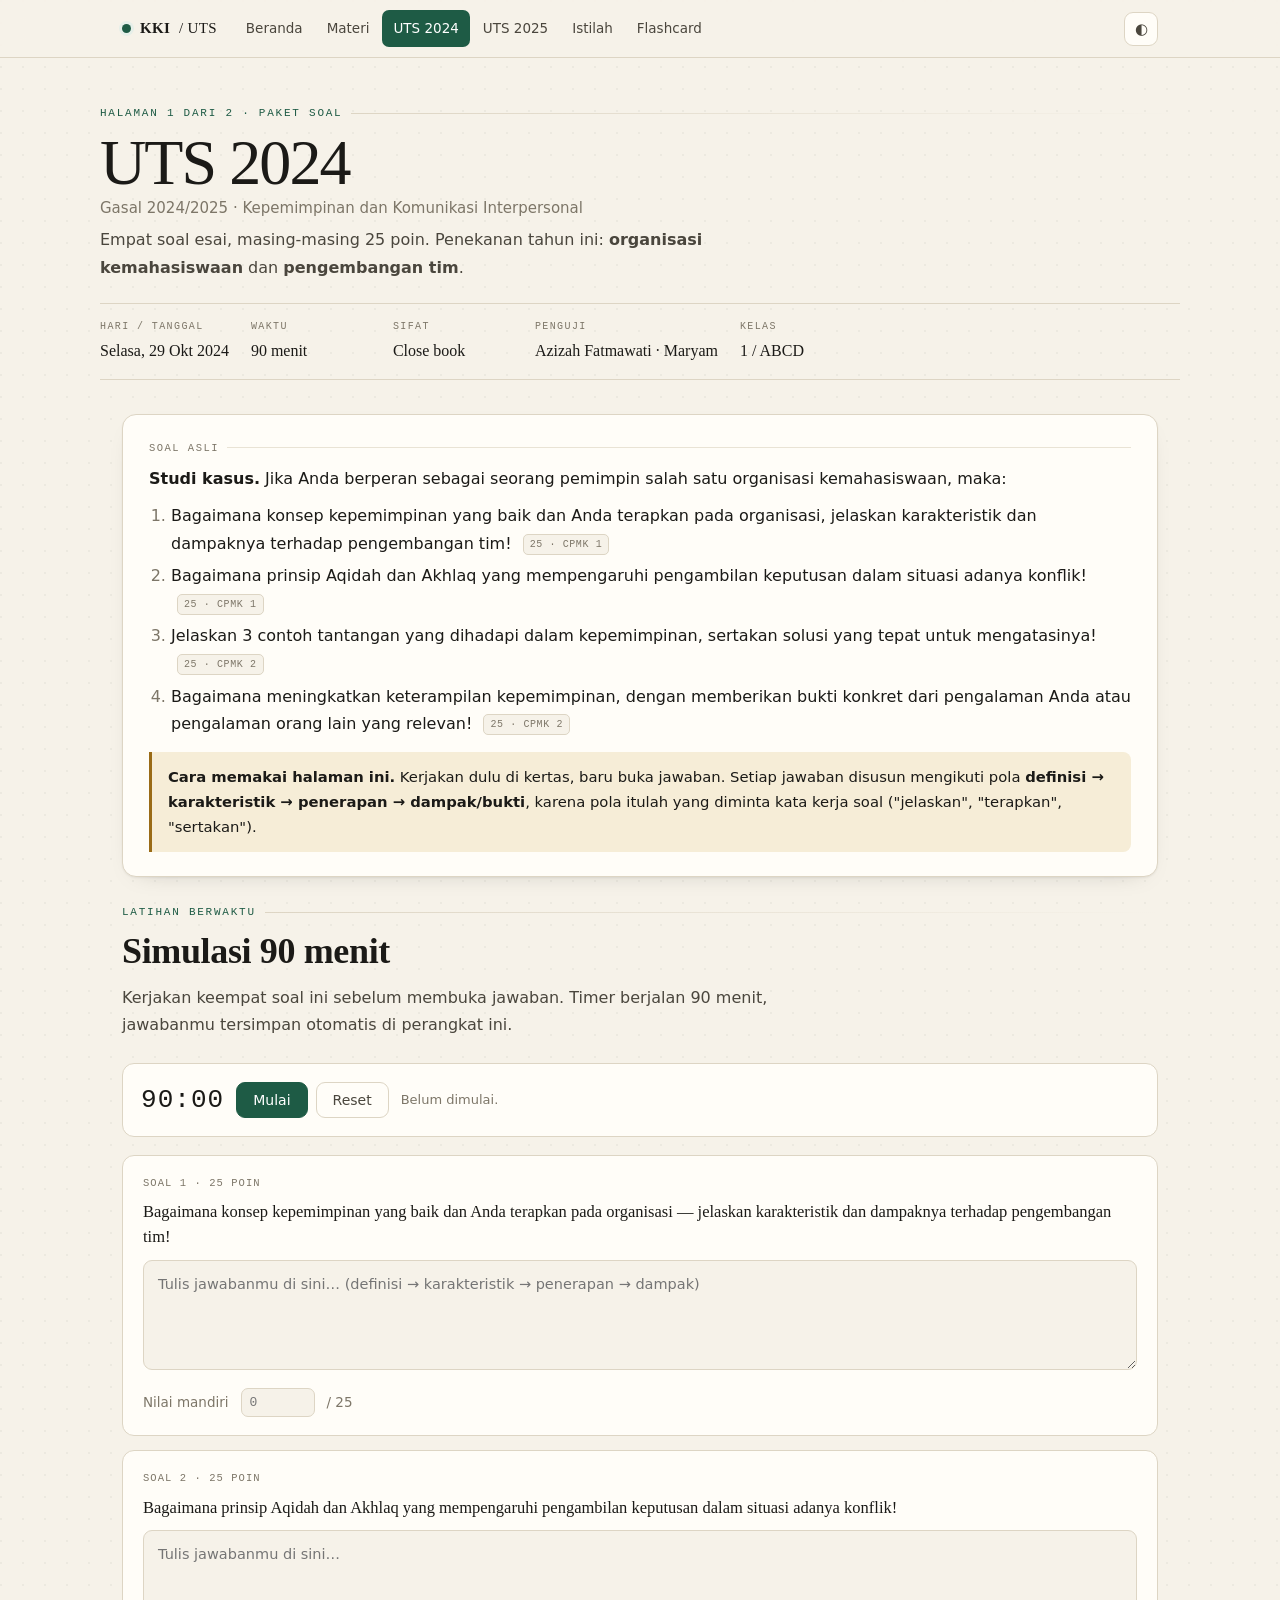
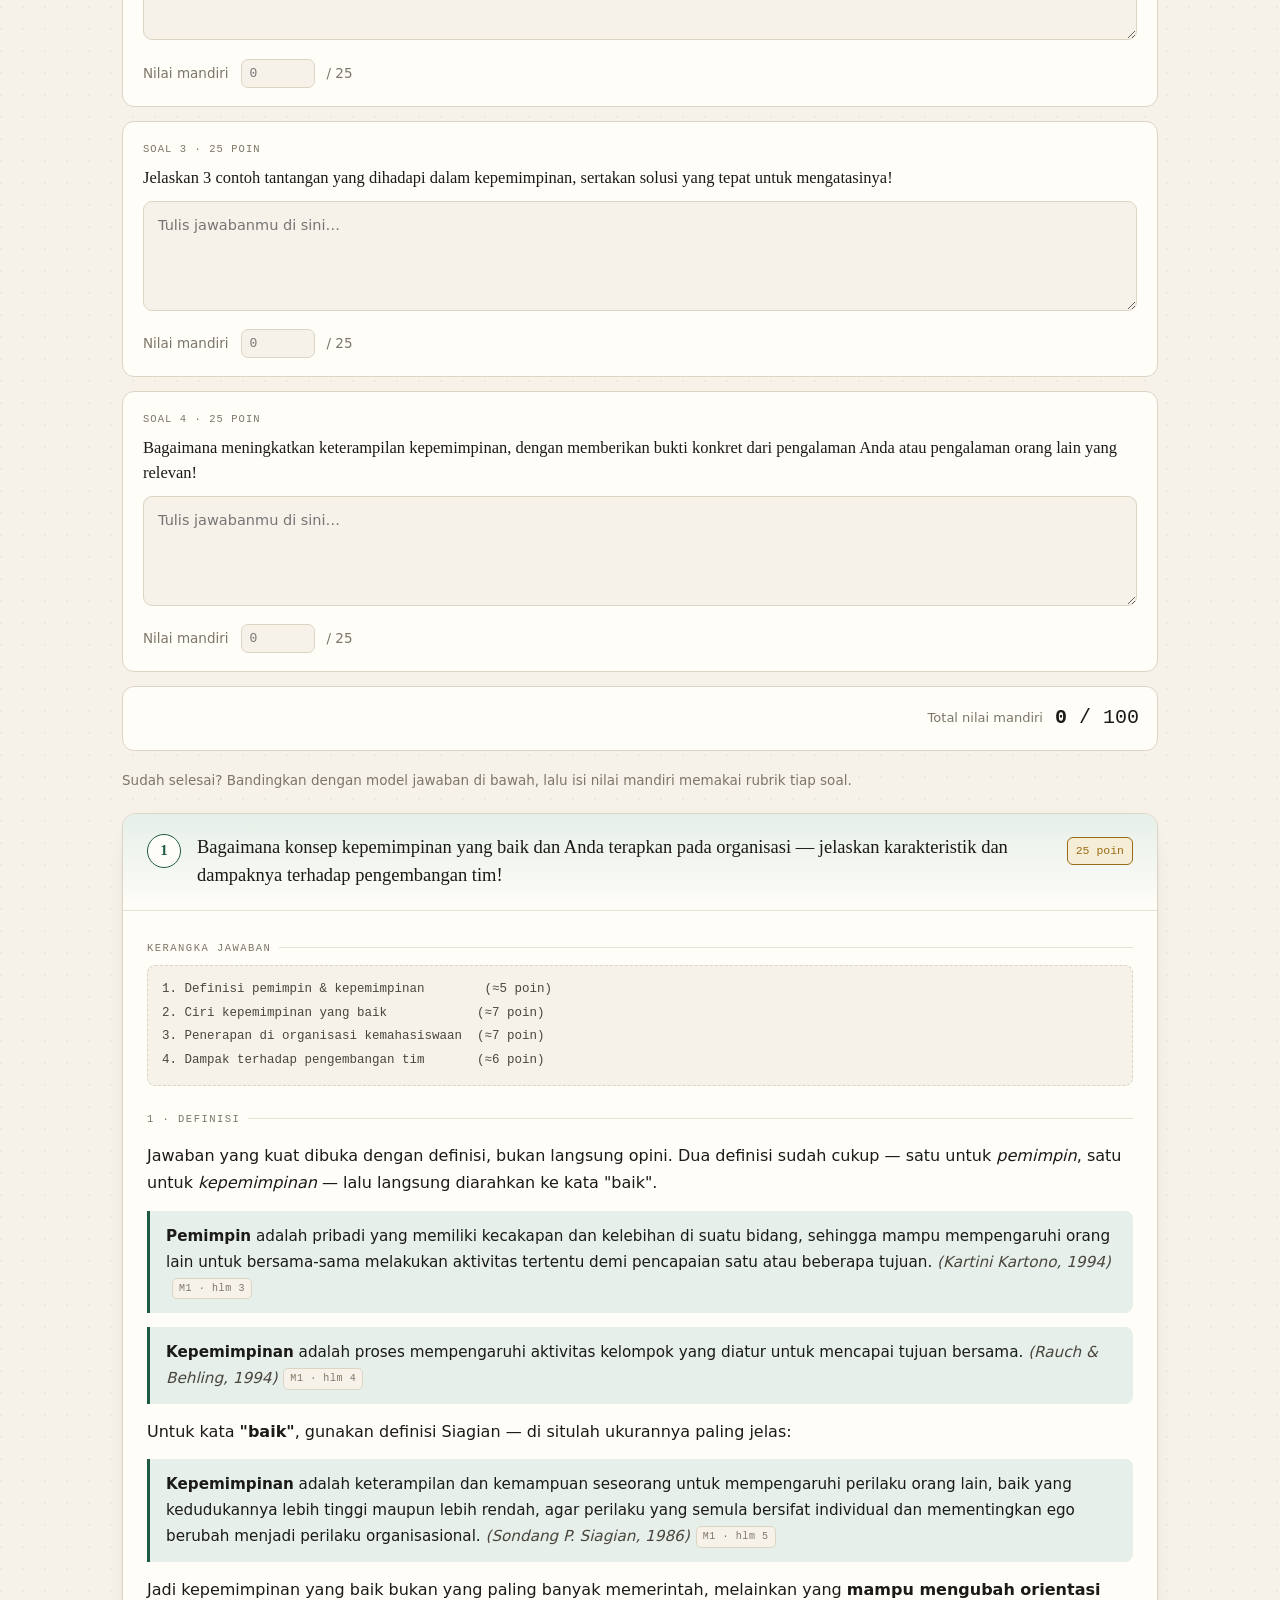
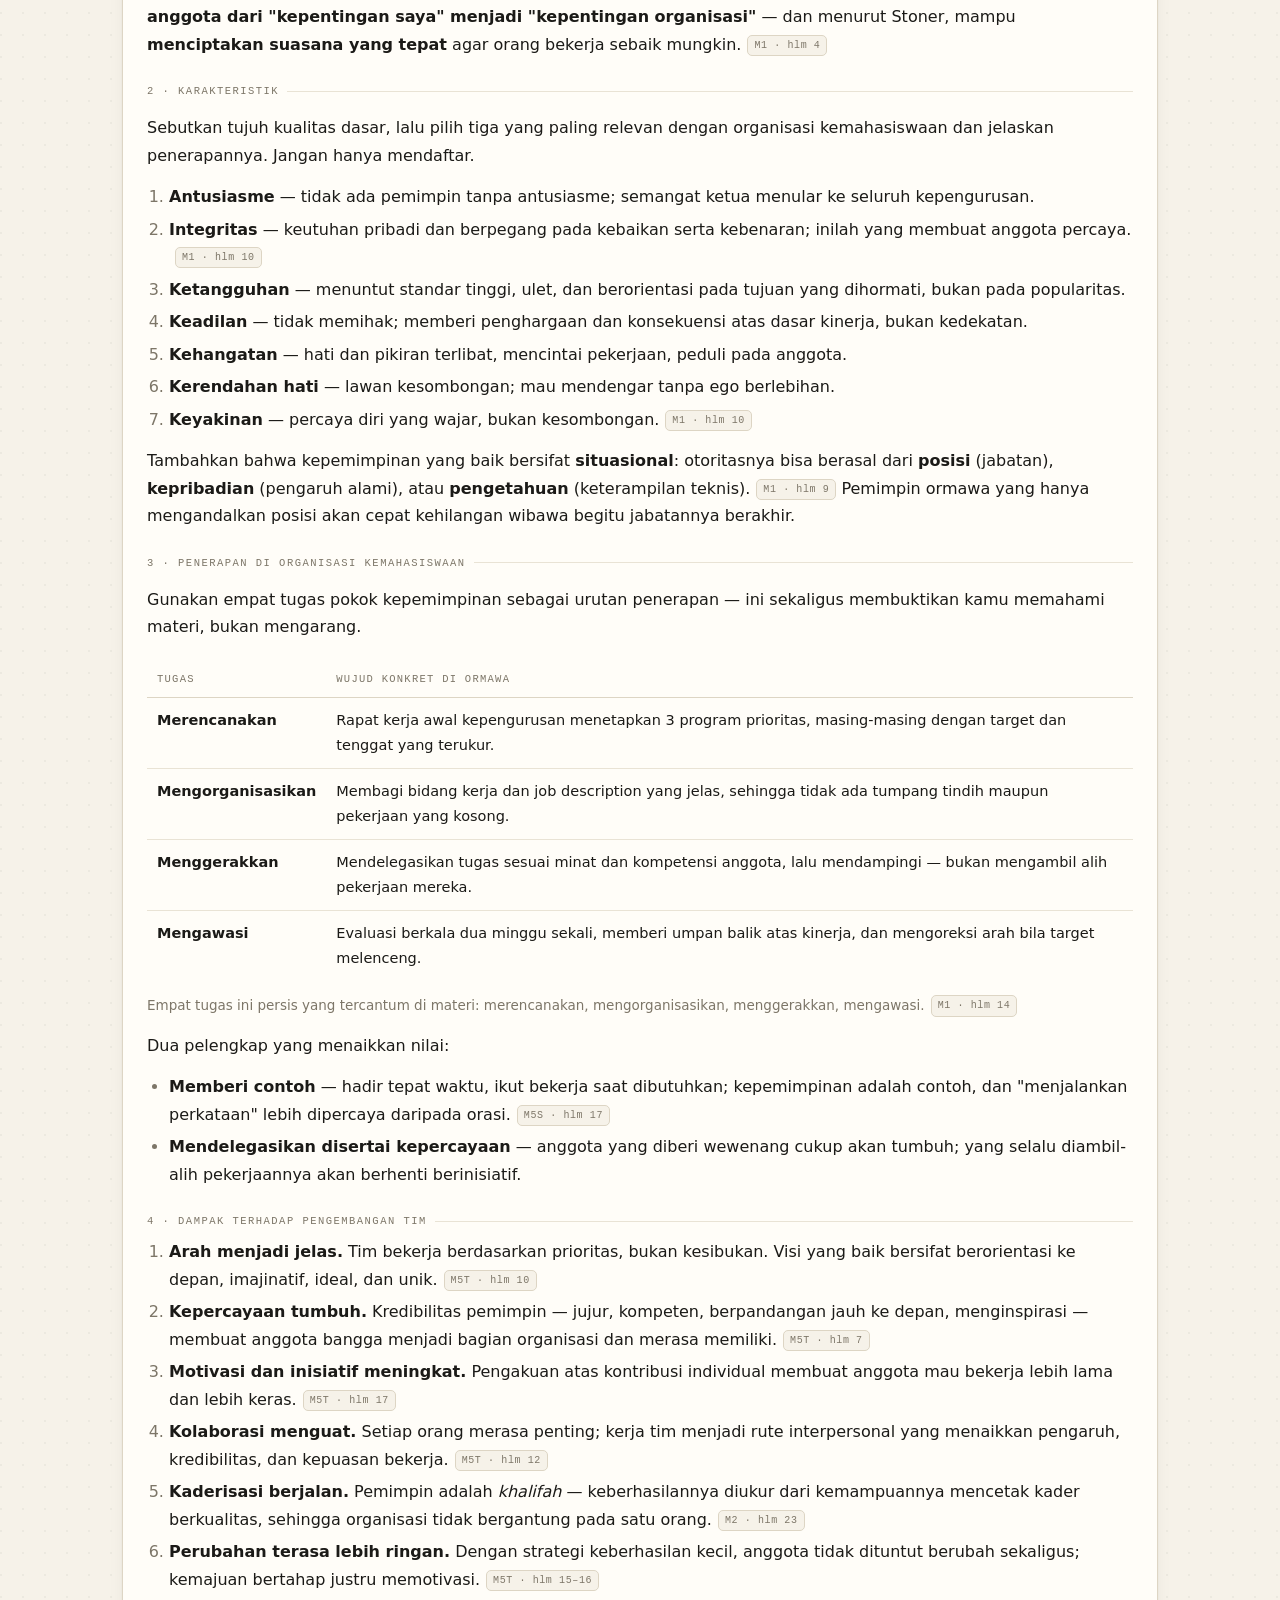
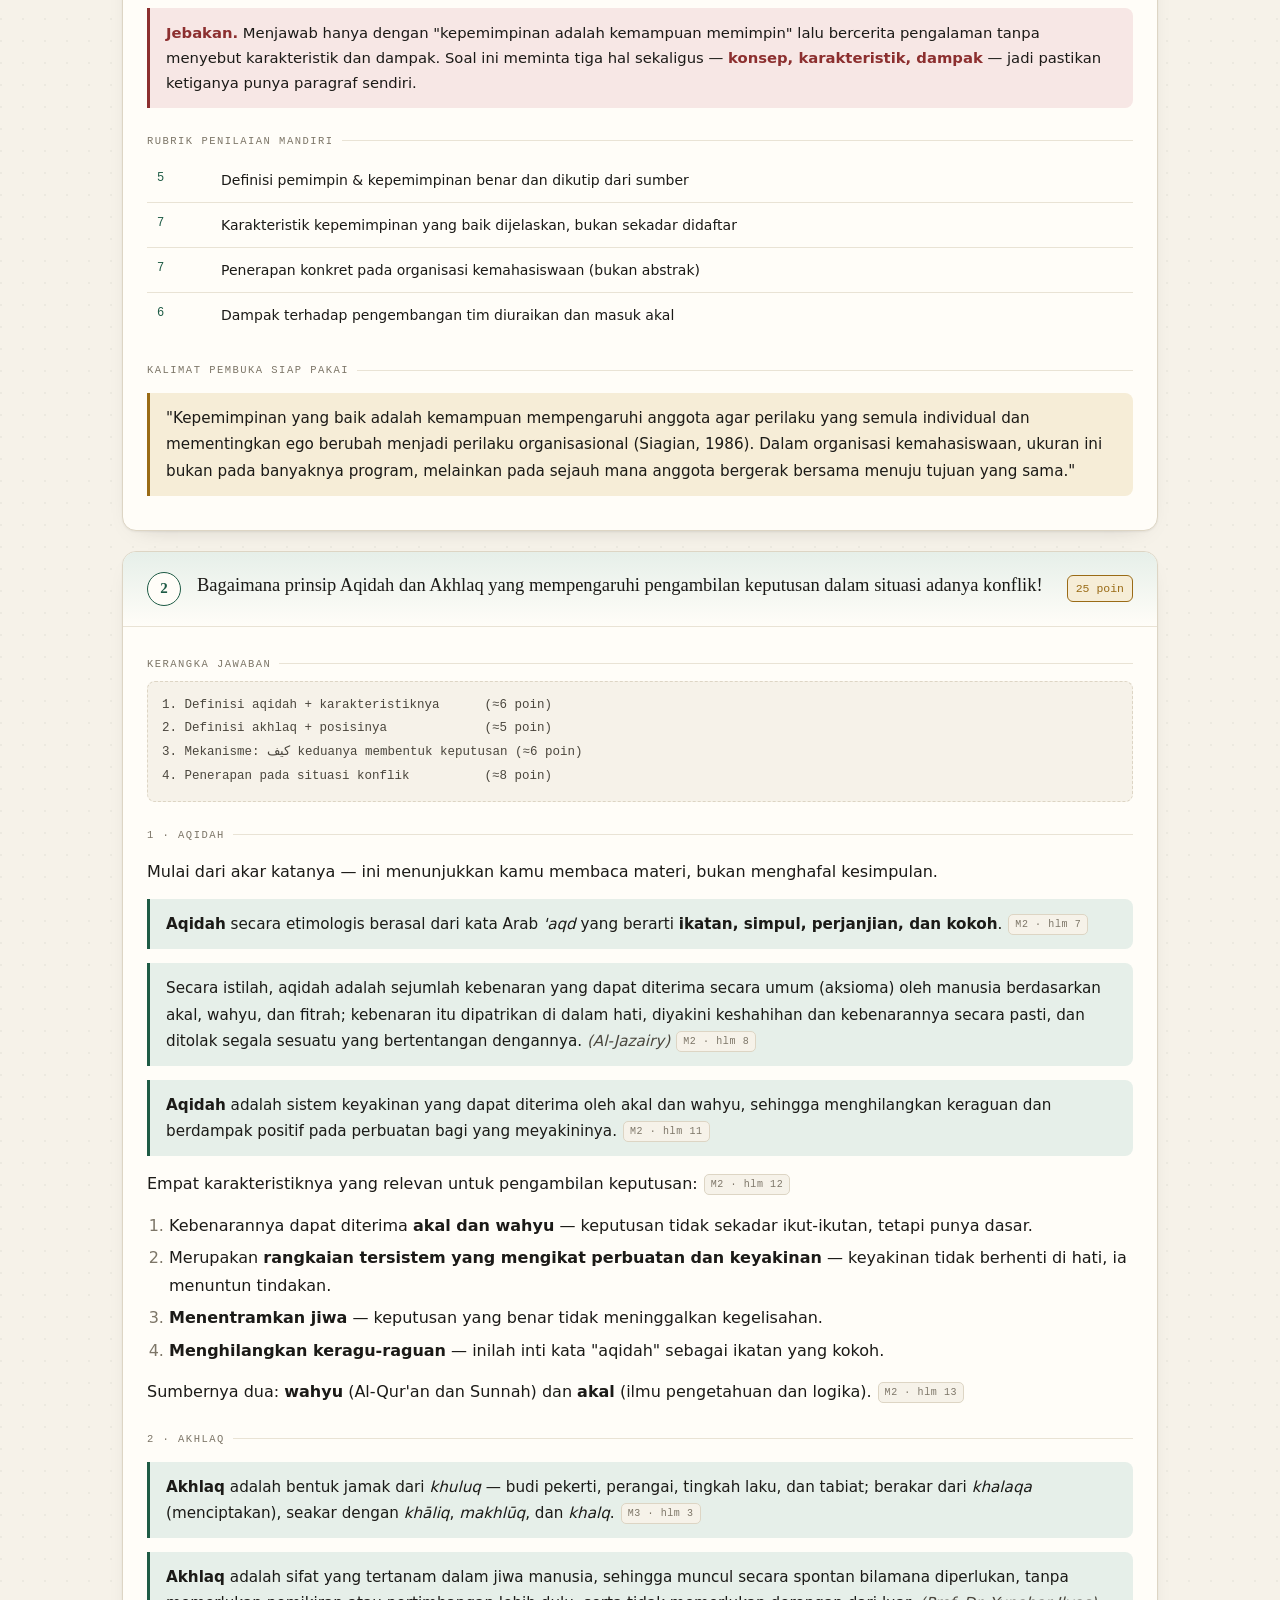
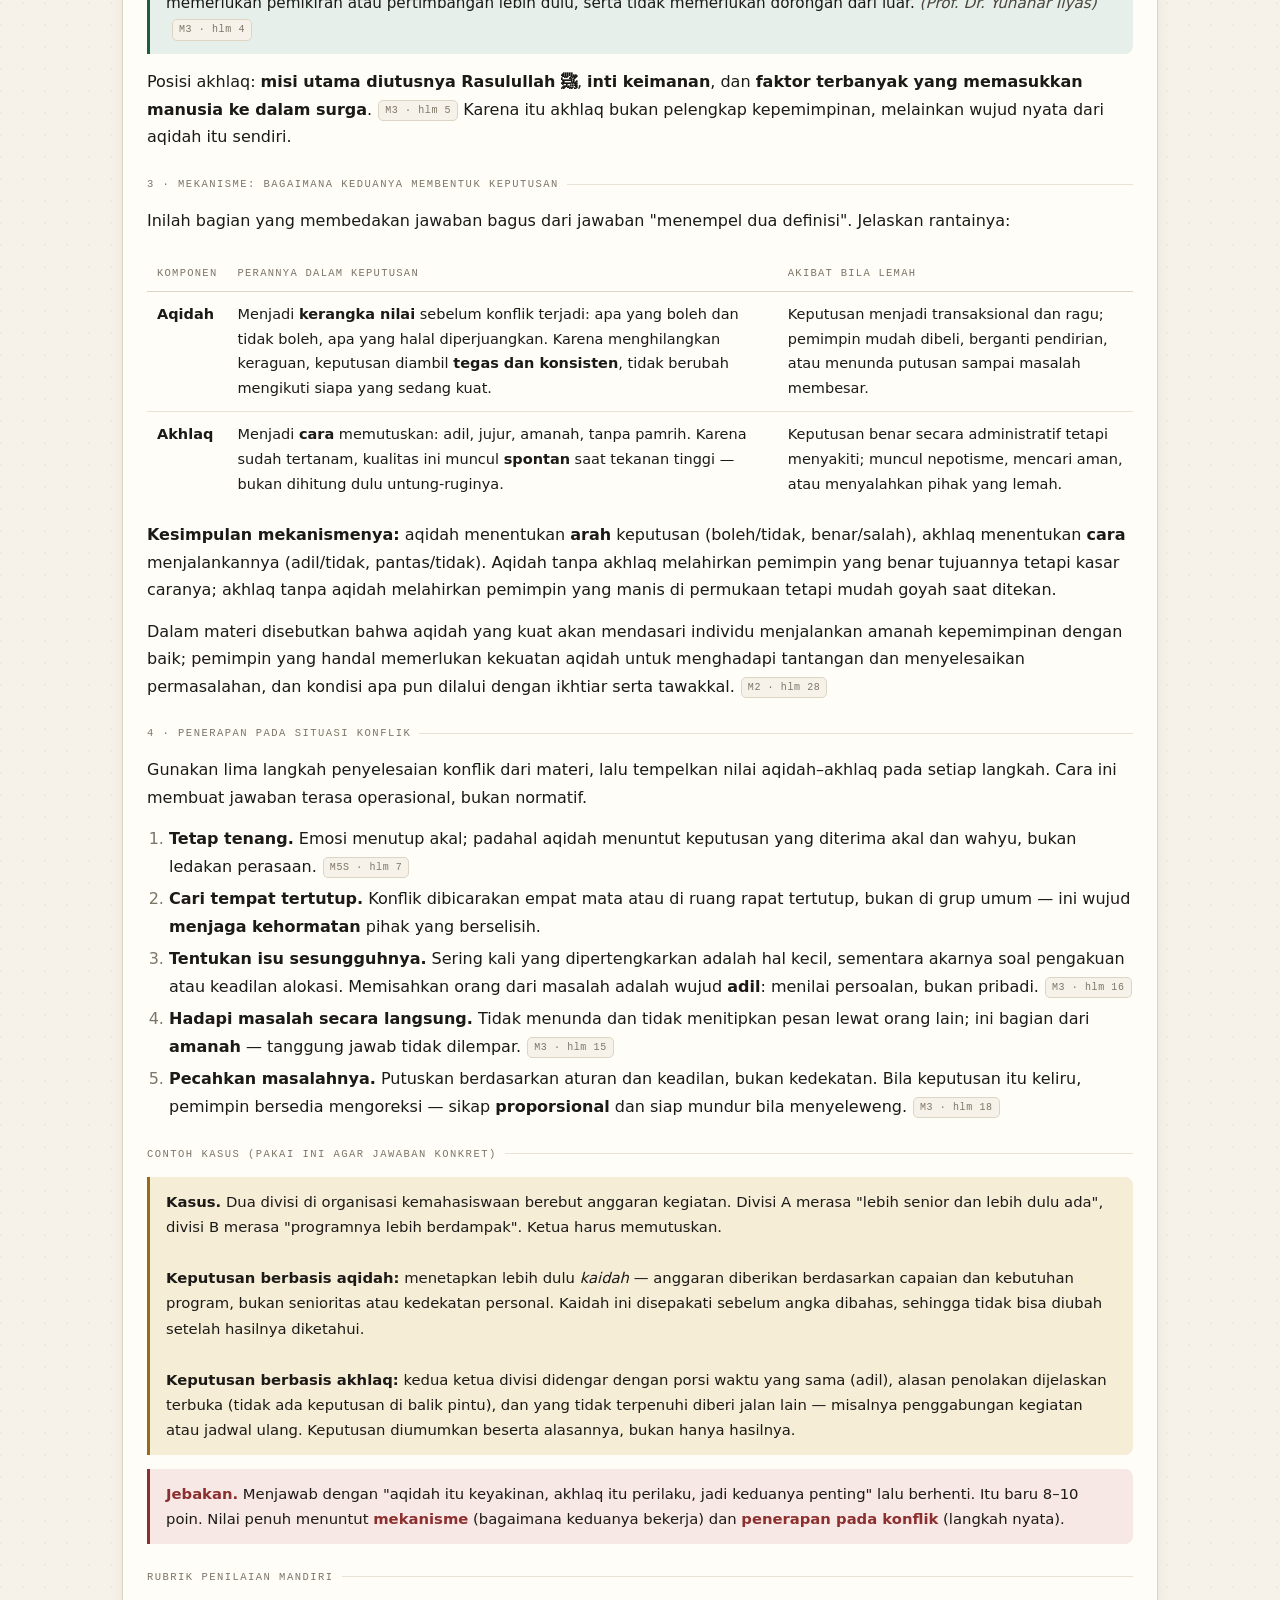
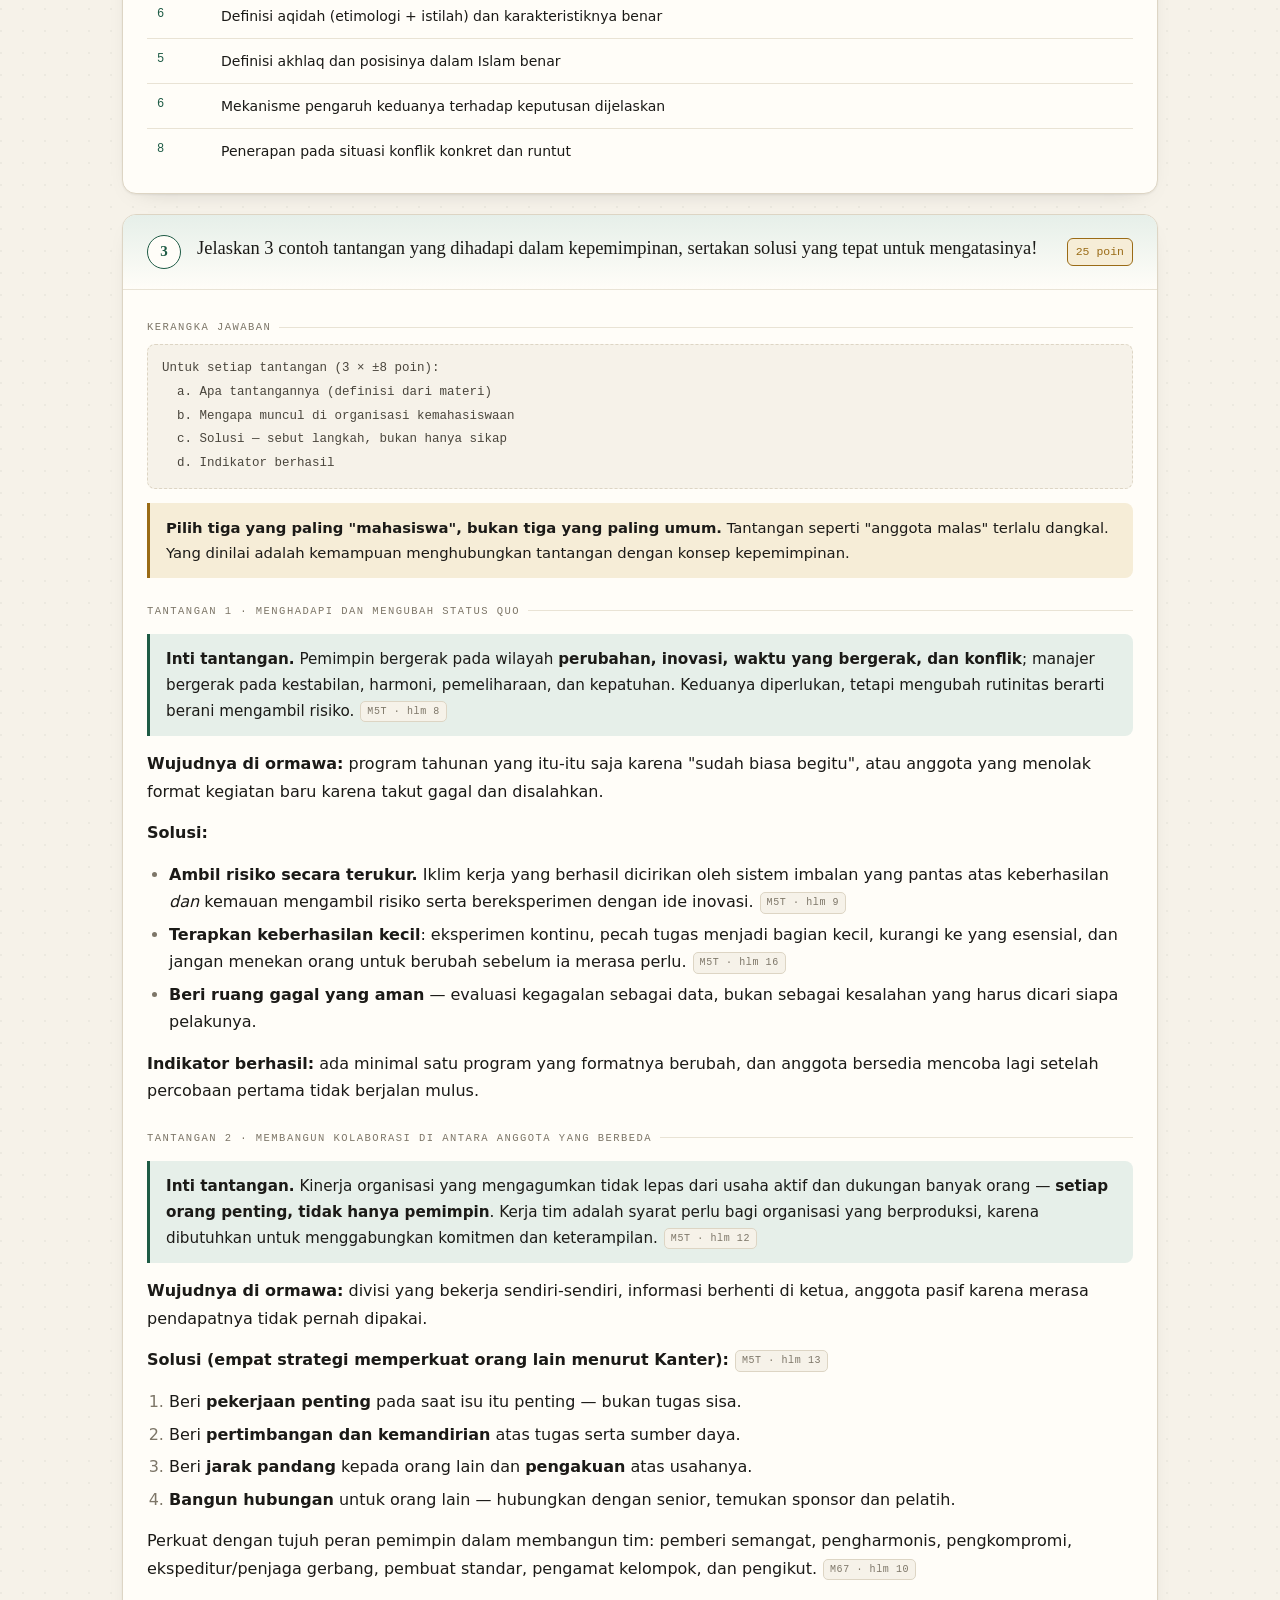
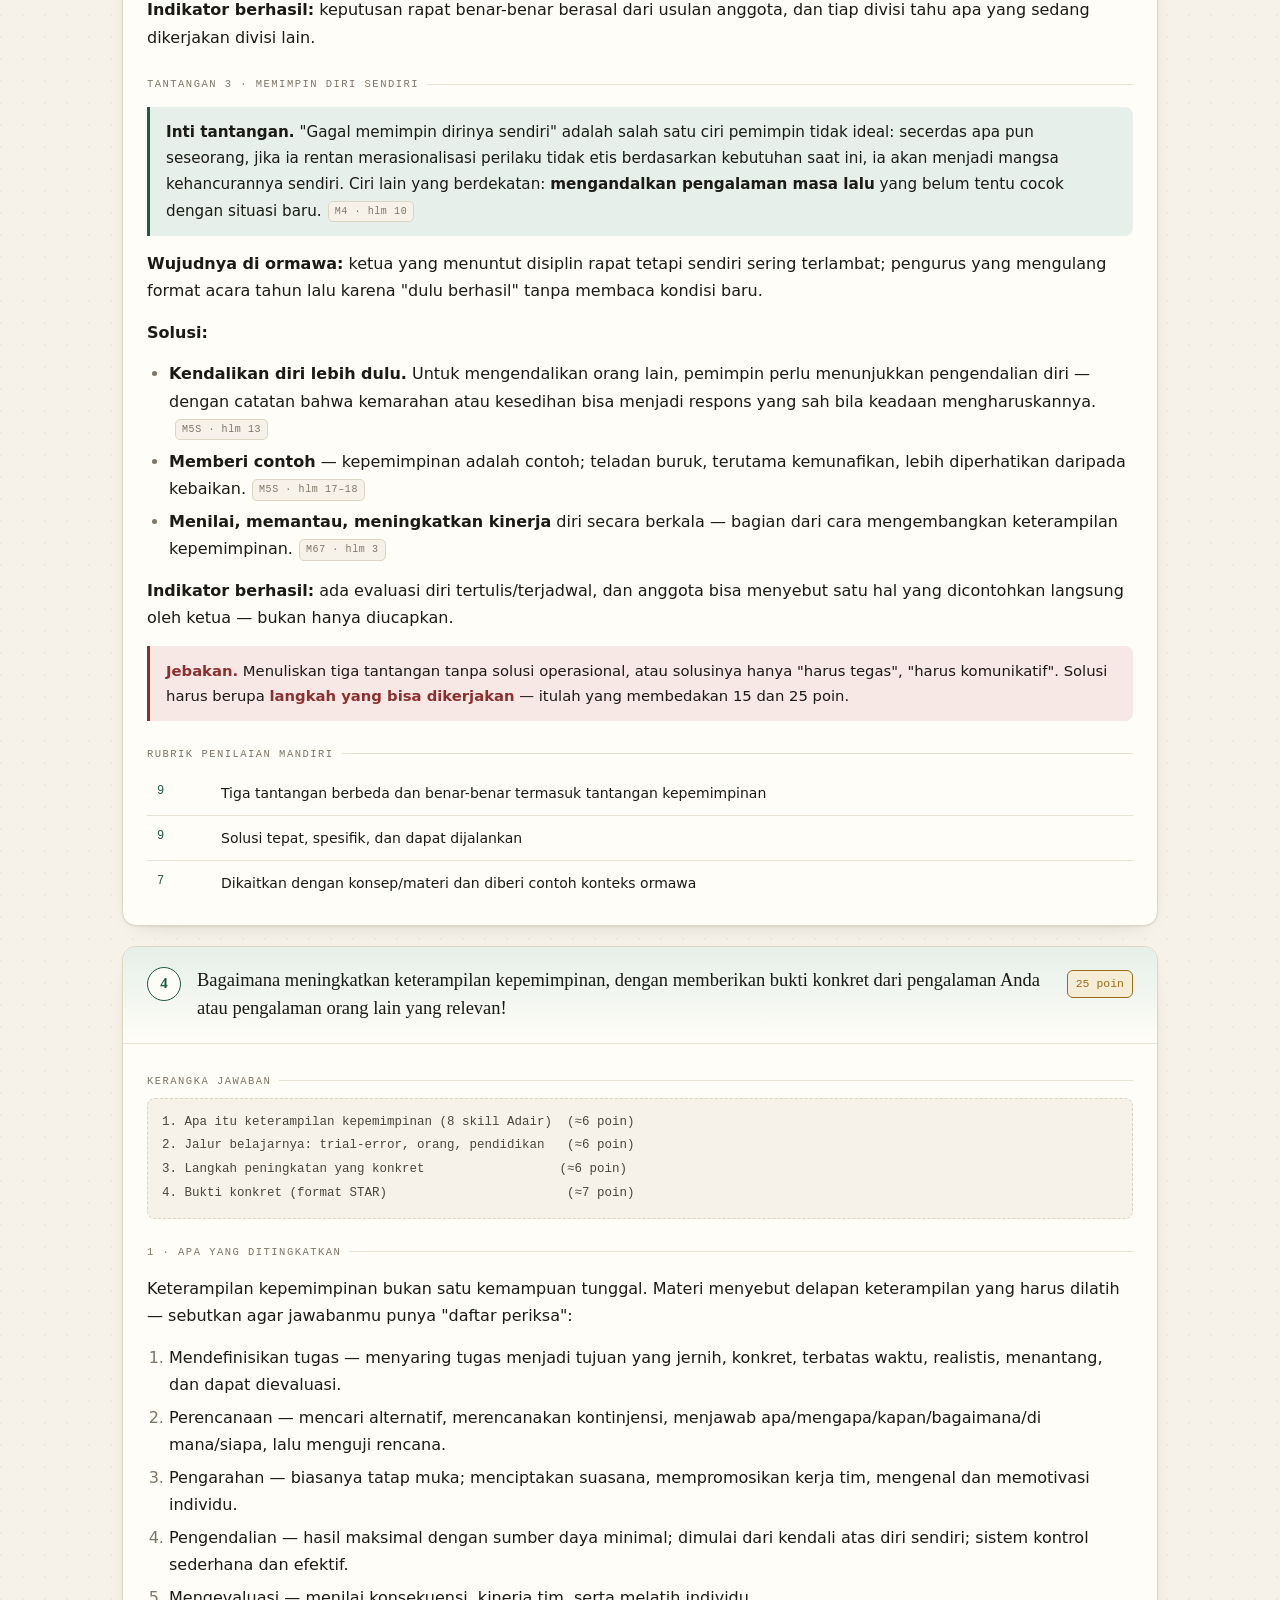
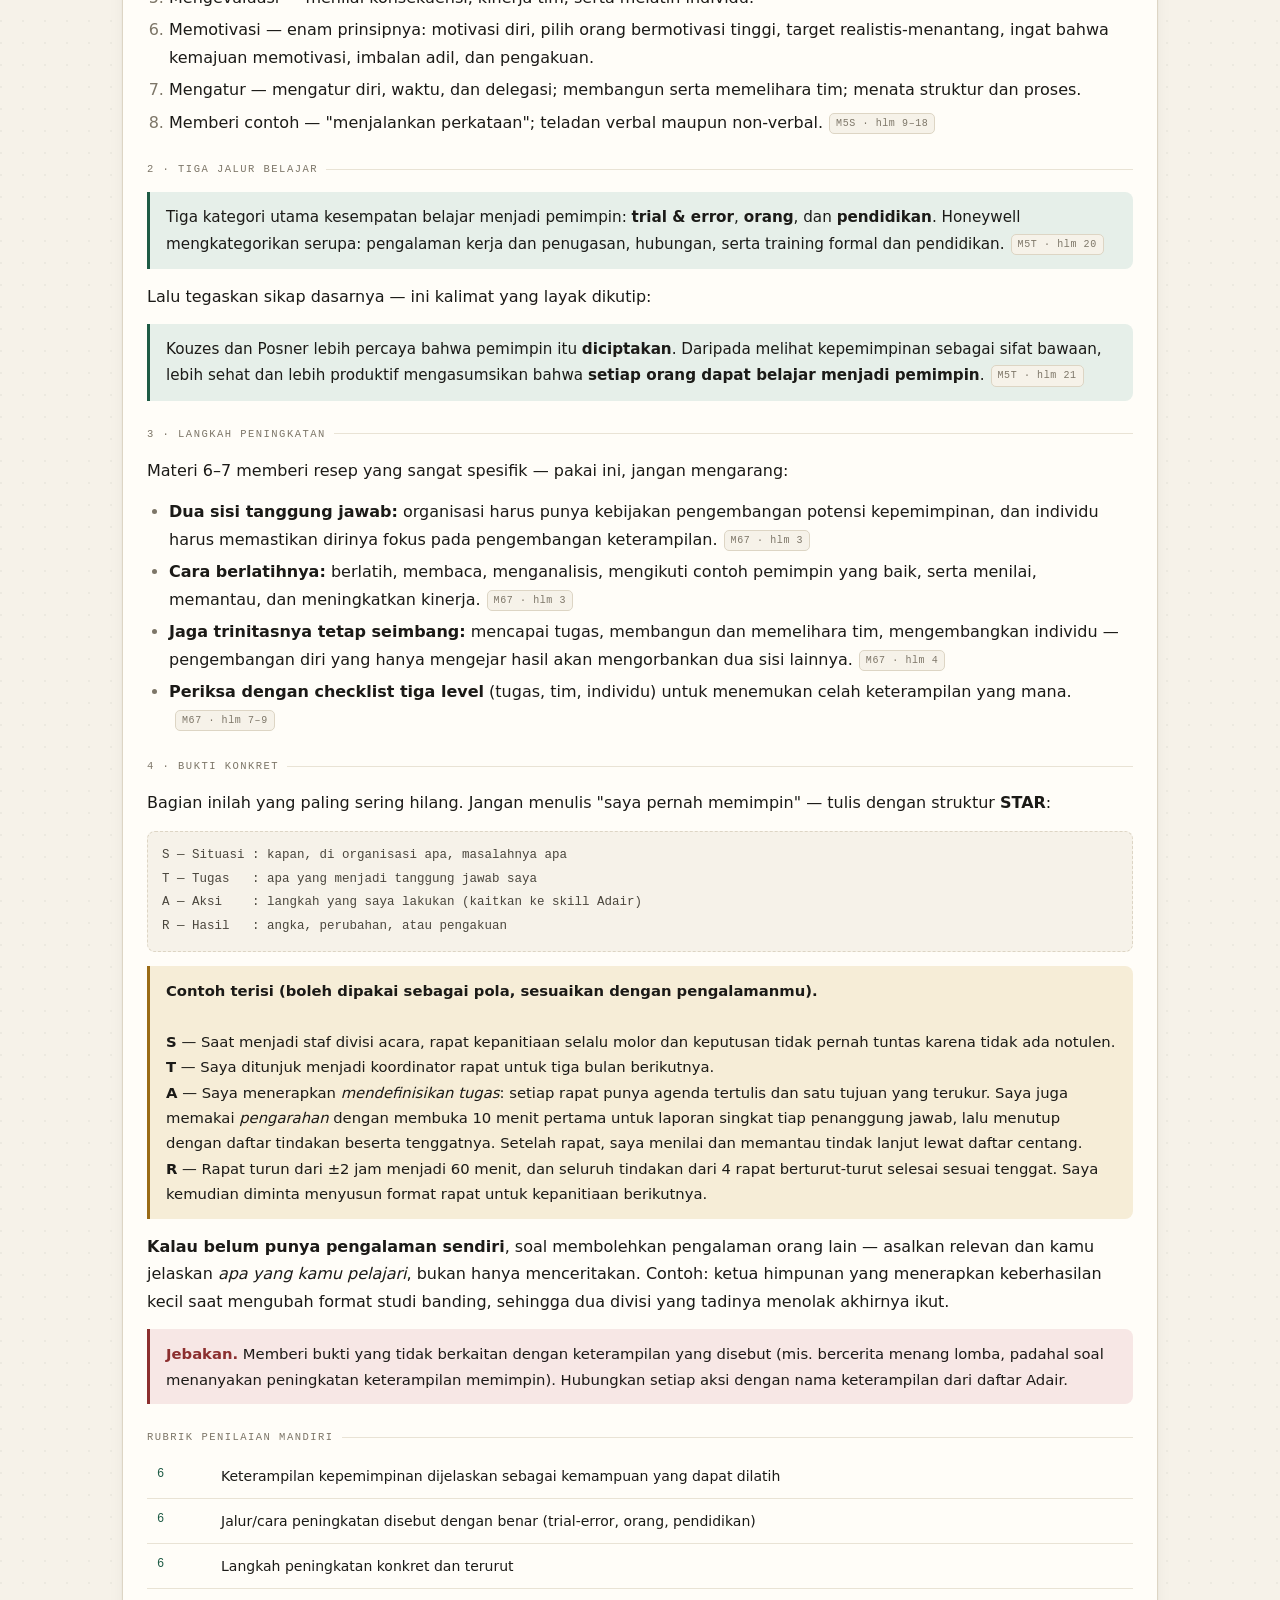
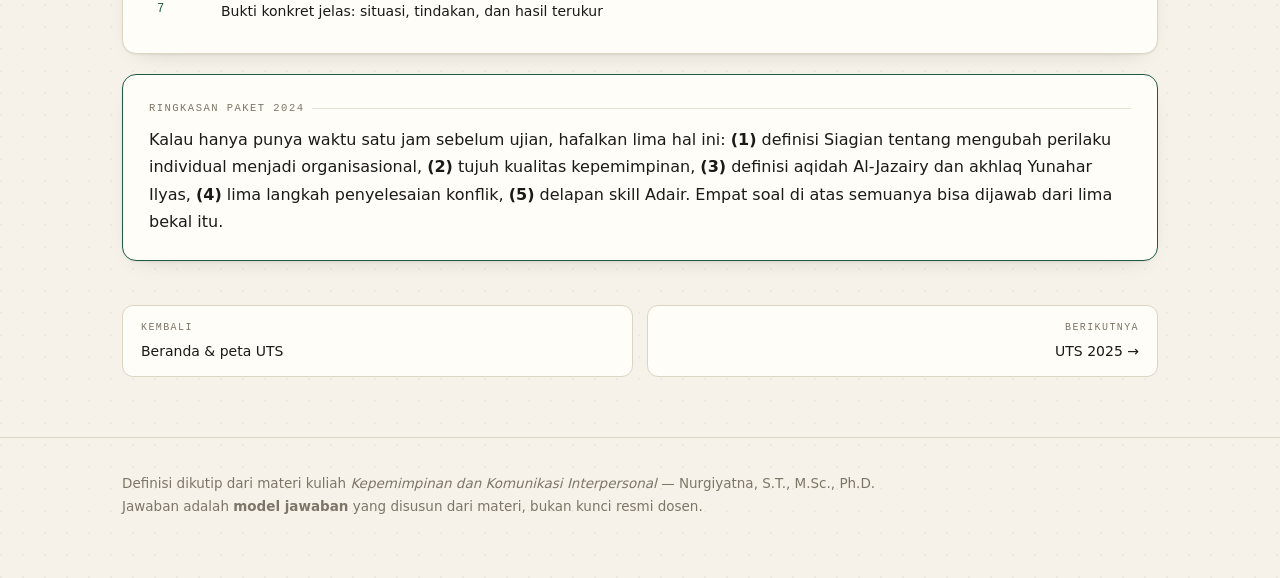
==== commit d6f0e238: "feat: simulator 90 menit per tahun - timer, autosave jawaban, nilai mandiri" ====
--- a/uts-2024.html
+++ b/uts-2024.html
@@ -55,6 +55,61 @@
     <b>Cara memakai halaman ini.</b> Kerjakan dulu di kertas, baru buka jawaban. Setiap jawaban disusun mengikuti pola <b>definisi → karakteristik → penerapan → dampak/bukti</b>, karena pola itulah yang diminta kata kerja soal ("jelaskan", "terapkan", "sertakan").
   </div>
 </div>
+
+<!-- ============ SIMULASI ============ -->
+<section id="latihan" style="border-top:none; padding-top:8px">
+  <div class="sec-head">
+    <div class="eyebrow">Latihan berwaktu</div>
+    <h2>Simulasi 90 menit</h2>
+    <p class="lede">Kerjakan keempat soal ini sebelum membuka jawaban. Timer berjalan 90 menit, jawabanmu tersimpan otomatis di perangkat ini.</p>
+  </div>
+
+  <div id="exam" data-year="2024">
+    <div class="exam-bar">
+      <div class="timer" id="timer">90:00</div>
+      <div style="display:flex;gap:8px;flex-wrap:wrap">
+        <button class="btn" id="start">Mulai</button>
+        <button class="btn ghost" id="reset">Reset</button>
+      </div>
+      <span id="status" style="font-size:13px;color:var(--muted);flex:1;min-width:180px">Belum dimulai.</span>
+    </div>
+
+    <div class="exam-q">
+      <div class="meta">Soal 1 · 25 poin</div>
+      <div class="txt">Bagaimana konsep kepemimpinan yang baik dan Anda terapkan pada organisasi — jelaskan karakteristik dan dampaknya terhadap pengembangan tim!</div>
+      <textarea data-q="1" placeholder="Tulis jawabanmu di sini… (definisi → karakteristik → penerapan → dampak)"></textarea>
+      <div class="score-row">Nilai mandiri <input type="number" min="0" max="25" data-score="1" placeholder="0"> / 25</div>
+    </div>
+
+    <div class="exam-q">
+      <div class="meta">Soal 2 · 25 poin</div>
+      <div class="txt">Bagaimana prinsip Aqidah dan Akhlaq yang mempengaruhi pengambilan keputusan dalam situasi adanya konflik!</div>
+      <textarea data-q="2" placeholder="Tulis jawabanmu di sini…"></textarea>
+      <div class="score-row">Nilai mandiri <input type="number" min="0" max="25" data-score="2" placeholder="0"> / 25</div>
+    </div>
+
+    <div class="exam-q">
+      <div class="meta">Soal 3 · 25 poin</div>
+      <div class="txt">Jelaskan 3 contoh tantangan yang dihadapi dalam kepemimpinan, sertakan solusi yang tepat untuk mengatasinya!</div>
+      <textarea data-q="3" placeholder="Tulis jawabanmu di sini…"></textarea>
+      <div class="score-row">Nilai mandiri <input type="number" min="0" max="25" data-score="3" placeholder="0"> / 25</div>
+    </div>
+
+    <div class="exam-q">
+      <div class="meta">Soal 4 · 25 poin</div>
+      <div class="txt">Bagaimana meningkatkan keterampilan kepemimpinan, dengan memberikan bukti konkret dari pengalaman Anda atau pengalaman orang lain yang relevan!</div>
+      <textarea data-q="4" placeholder="Tulis jawabanmu di sini…"></textarea>
+      <div class="score-row">Nilai mandiri <input type="number" min="0" max="25" data-score="4" placeholder="0"> / 25</div>
+    </div>
+
+    <div class="exam-bar" style="justify-content:flex-end">
+      <span style="font-size:13px;color:var(--muted)">Total nilai mandiri</span>
+      <span style="font-family:var(--mono);font-size:20px"><b id="total">0</b> / 100</span>
+    </div>
+  </div>
+
+  <p style="font-size:13.5px;color:var(--muted)">Sudah selesai? Bandingkan dengan model jawaban di bawah, lalu isi nilai mandiri memakai rubrik tiap soal.</p>
+</section>
 
 <!-- Q1 -->
 <article class="q" id="q1">
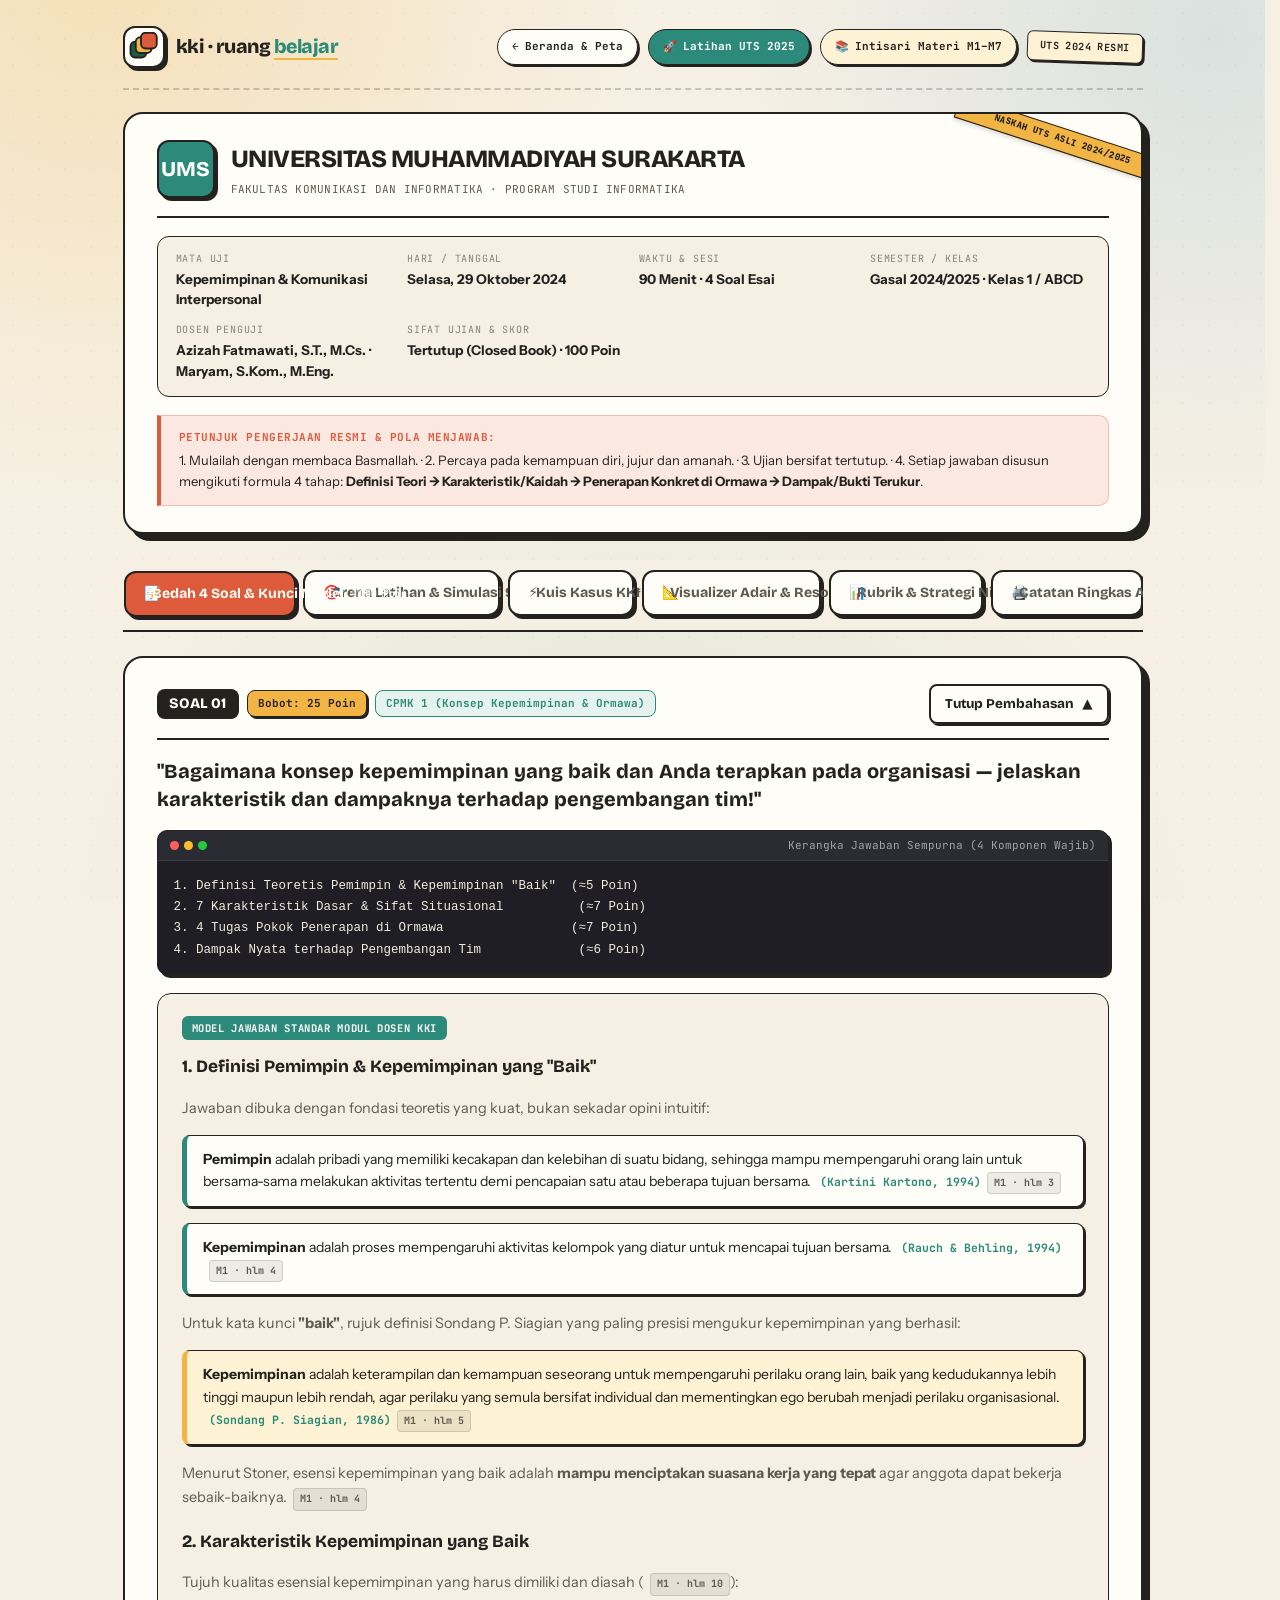
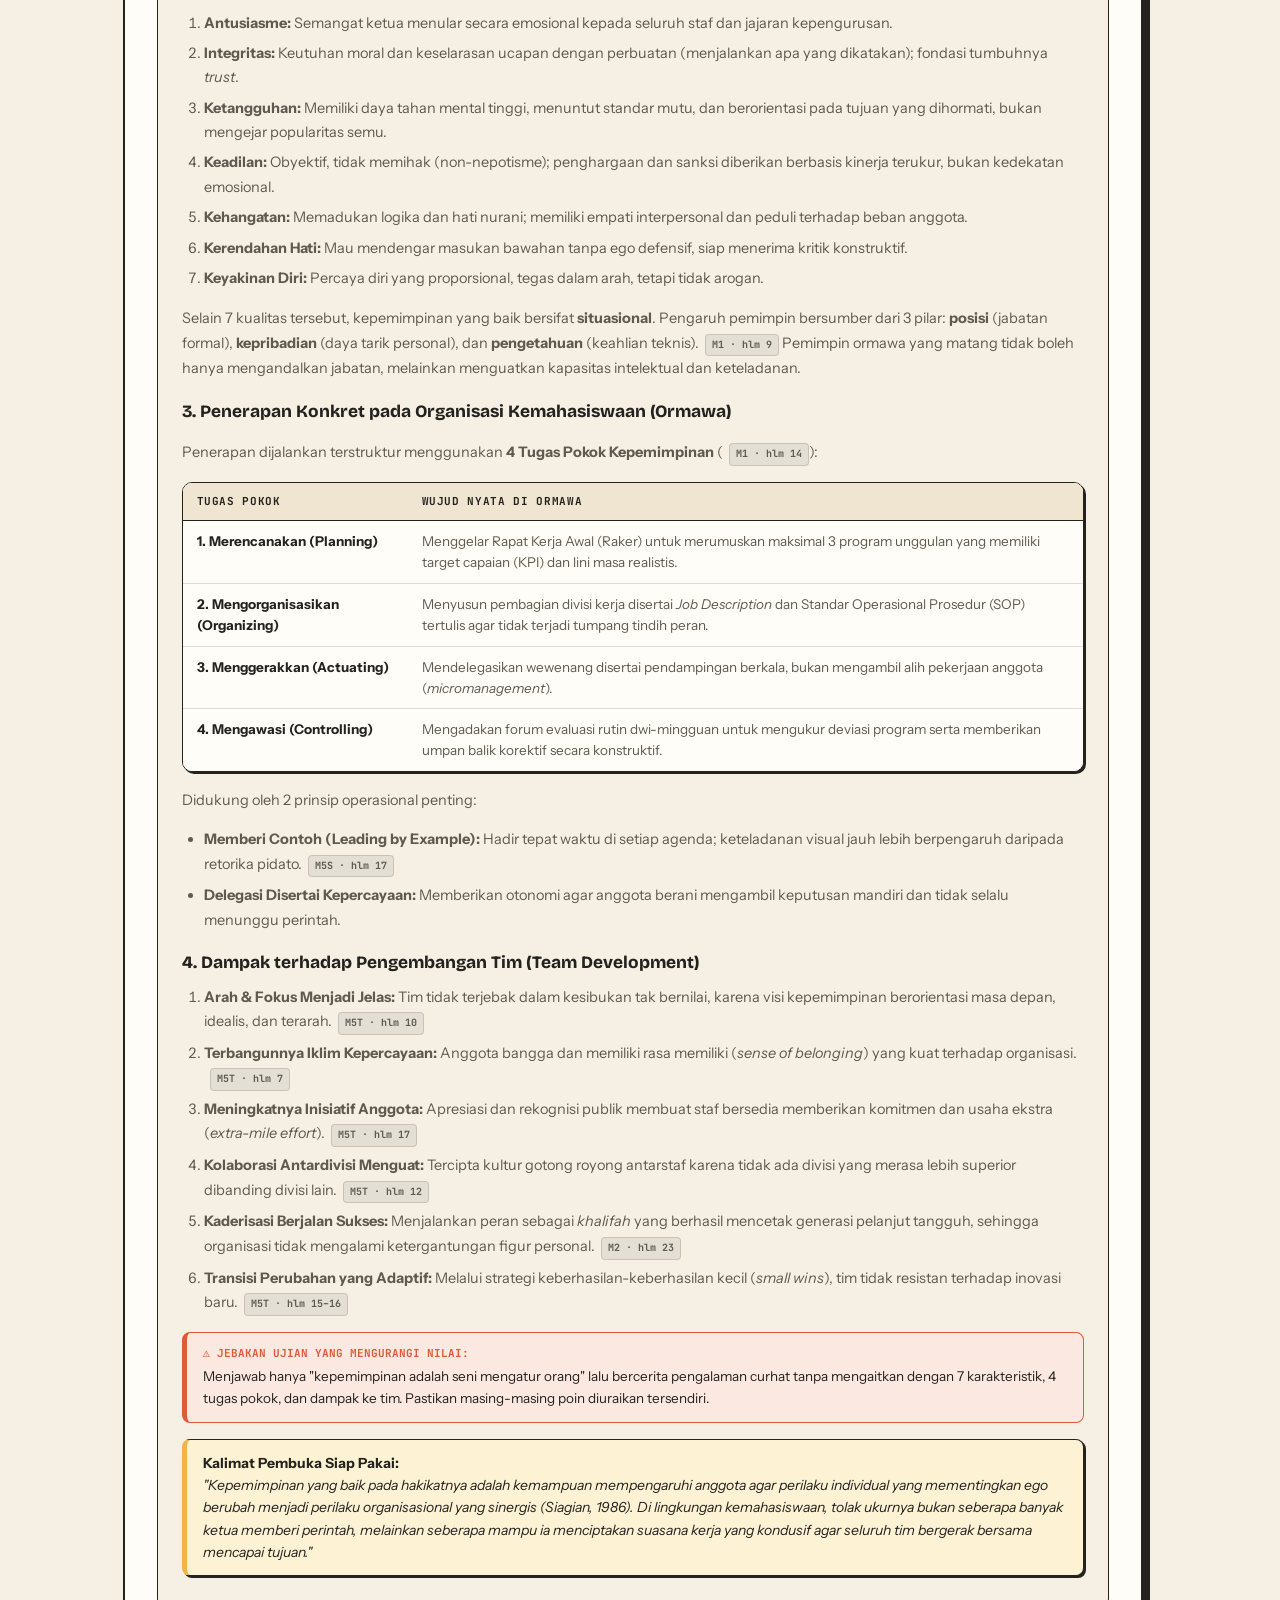
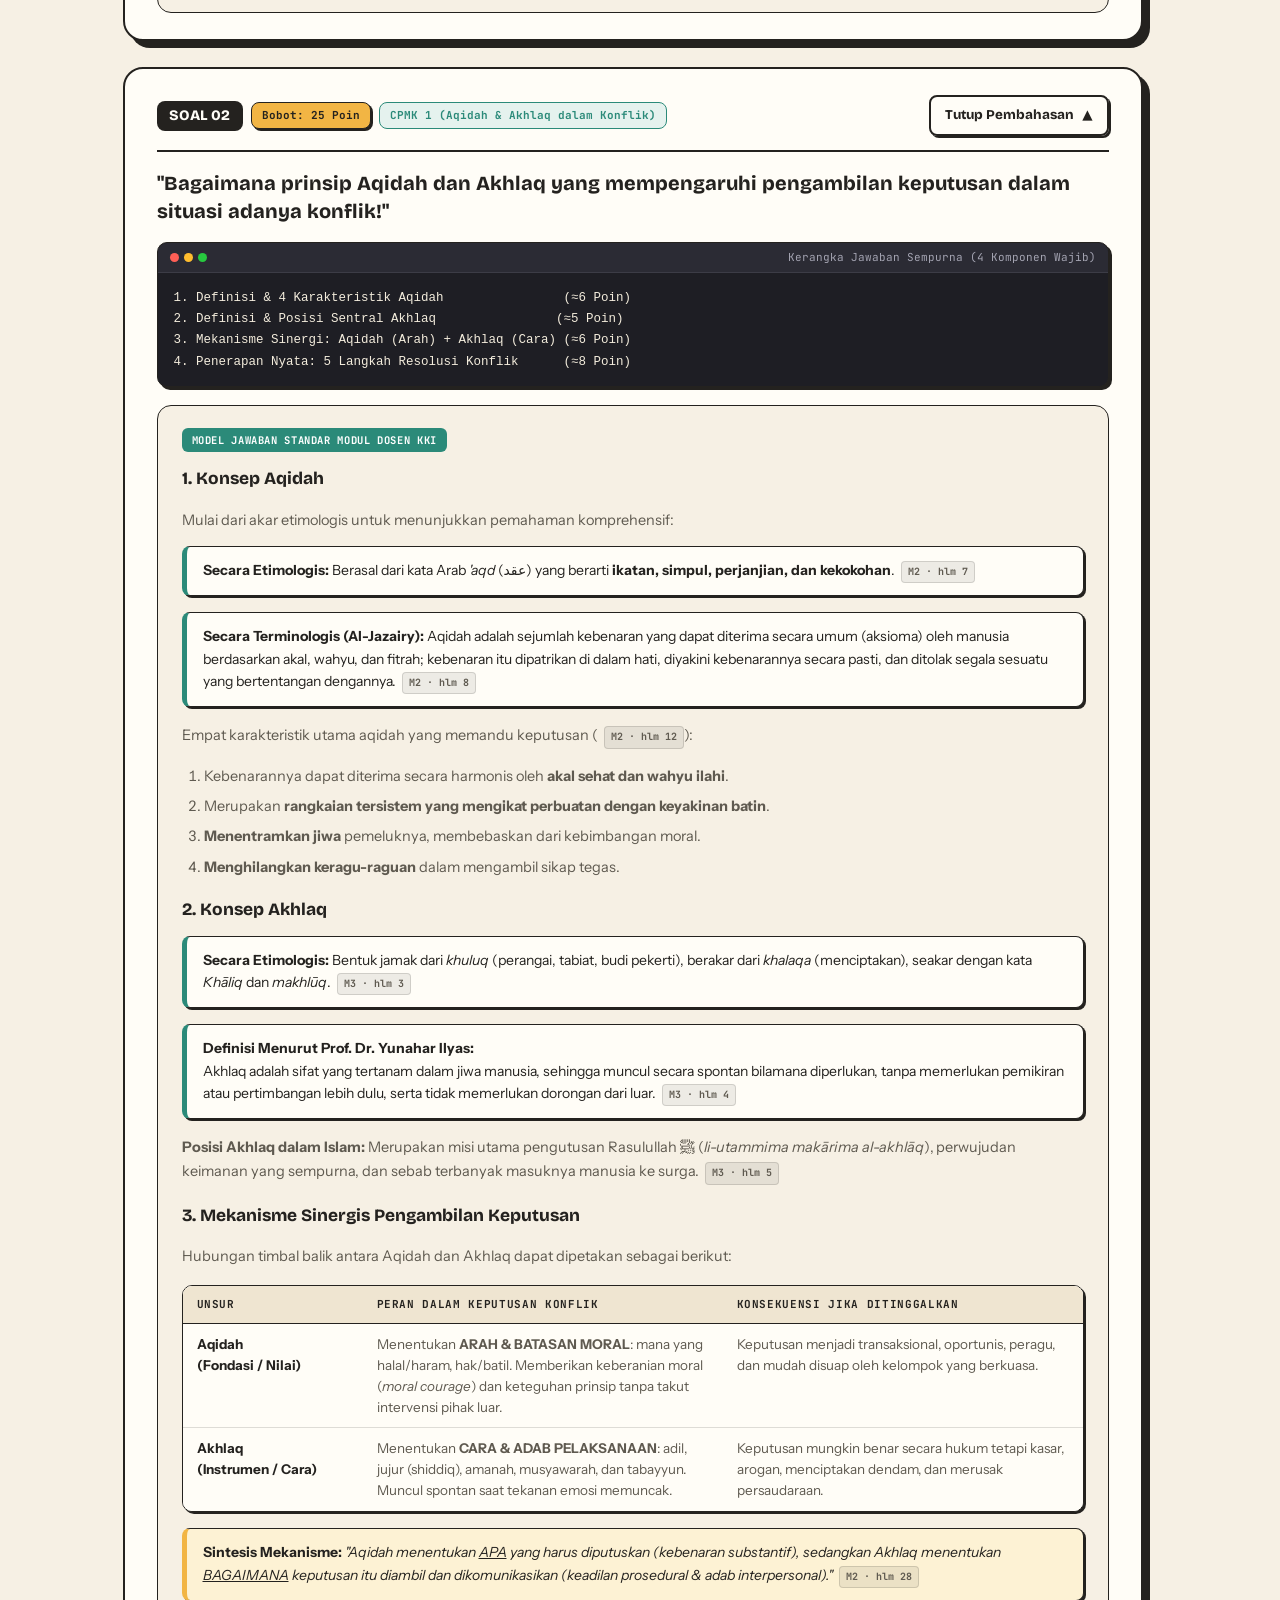
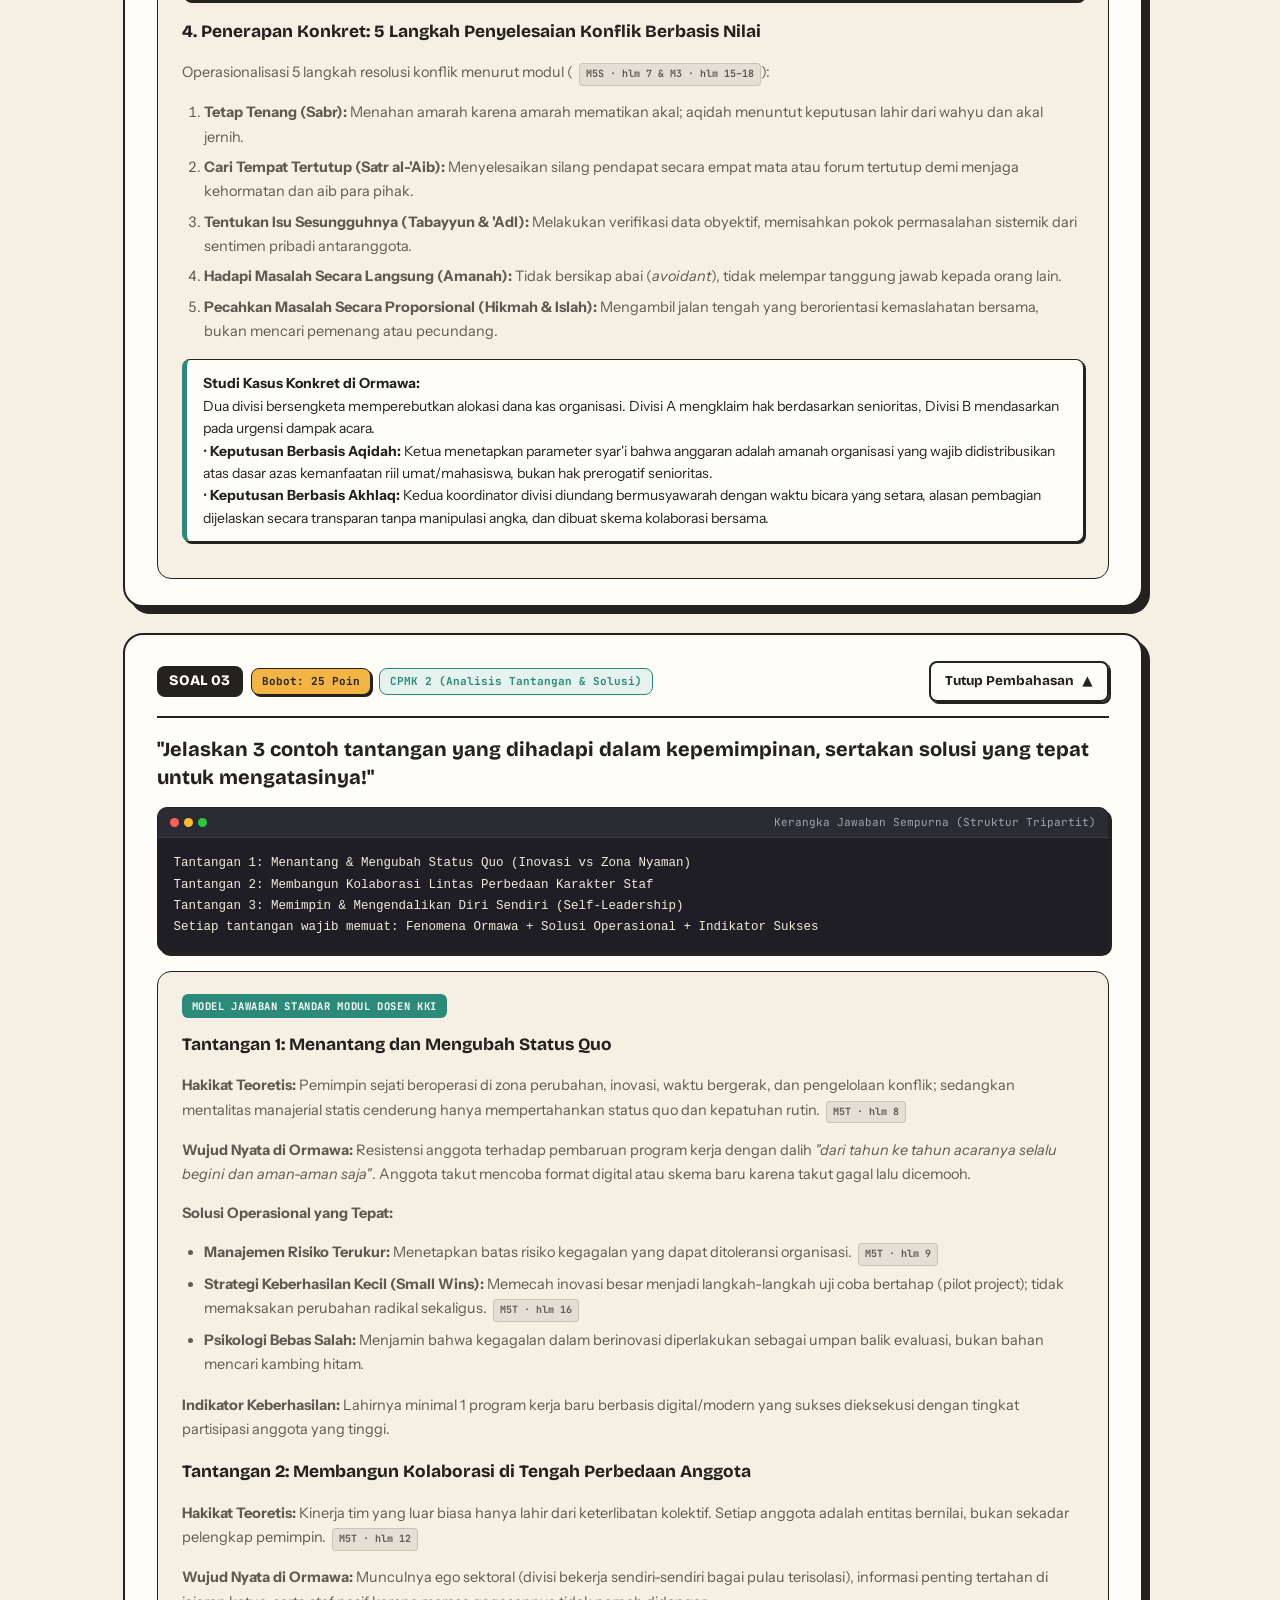
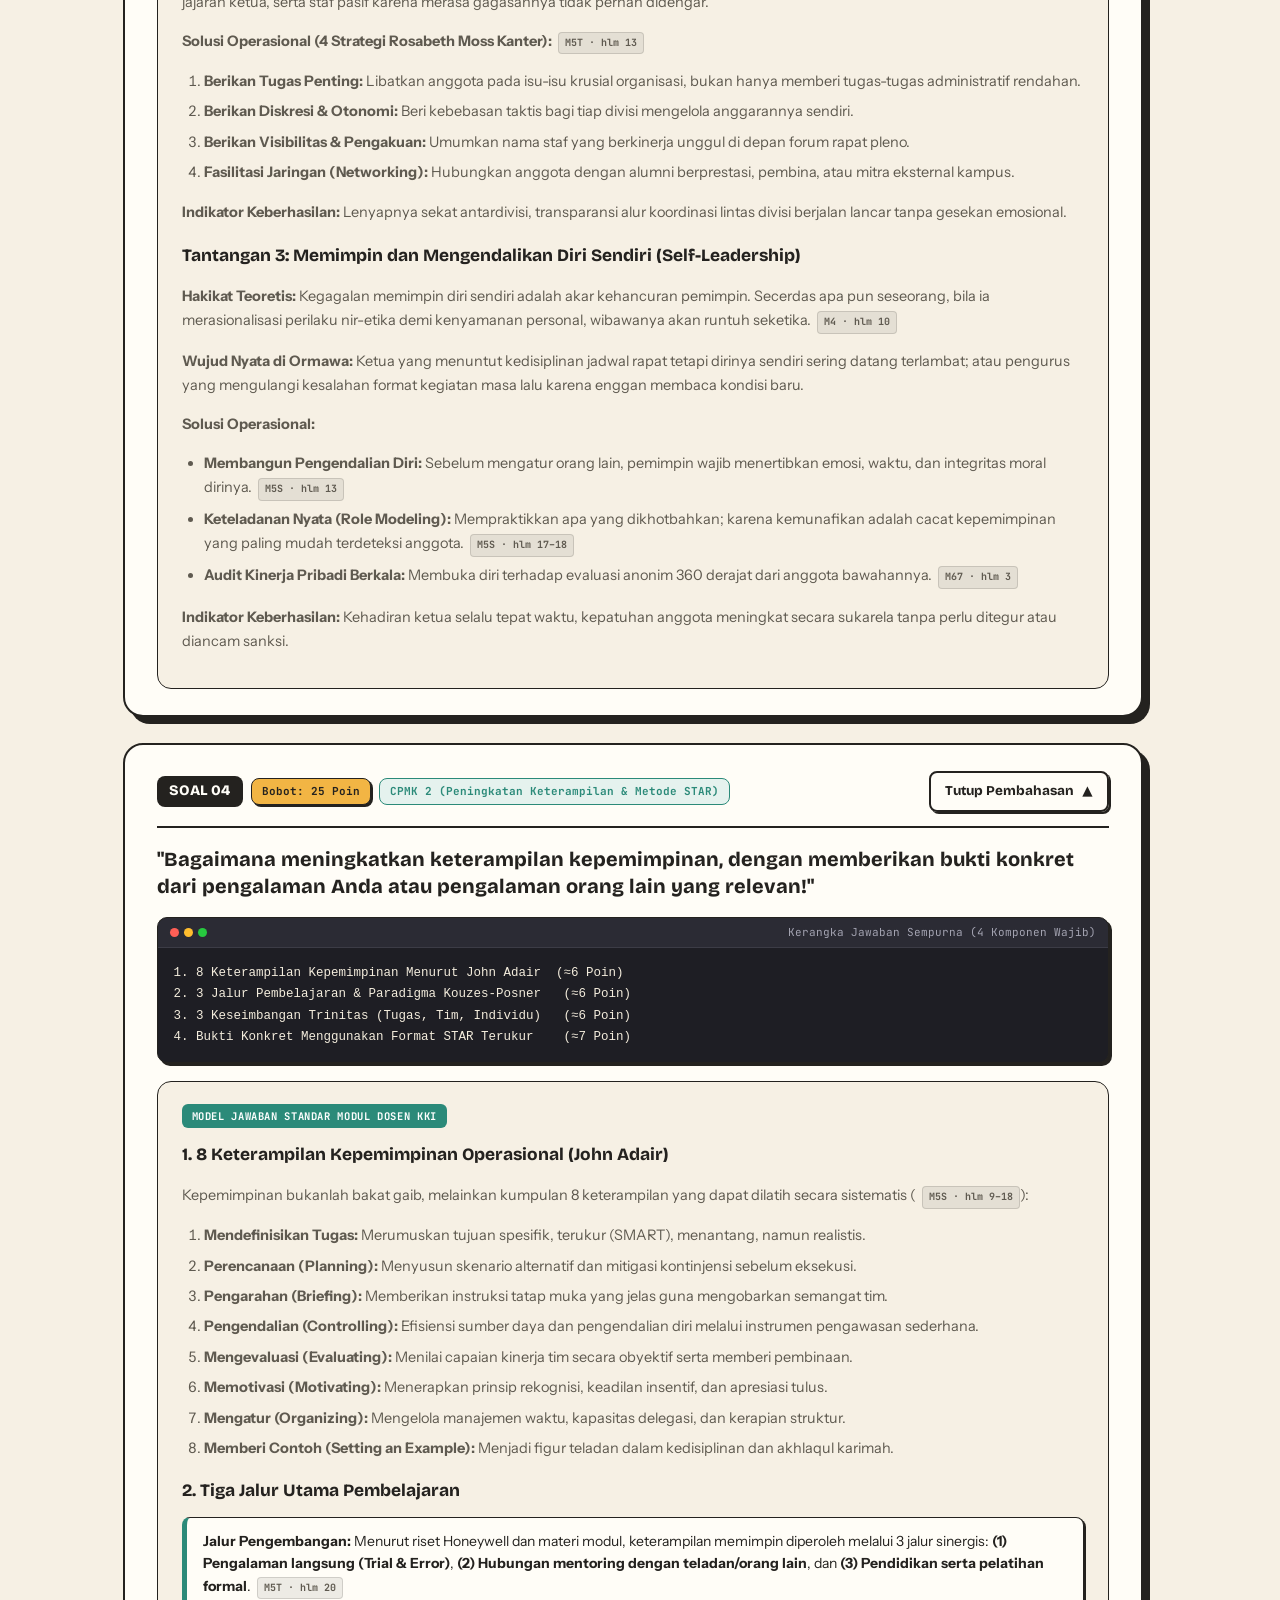
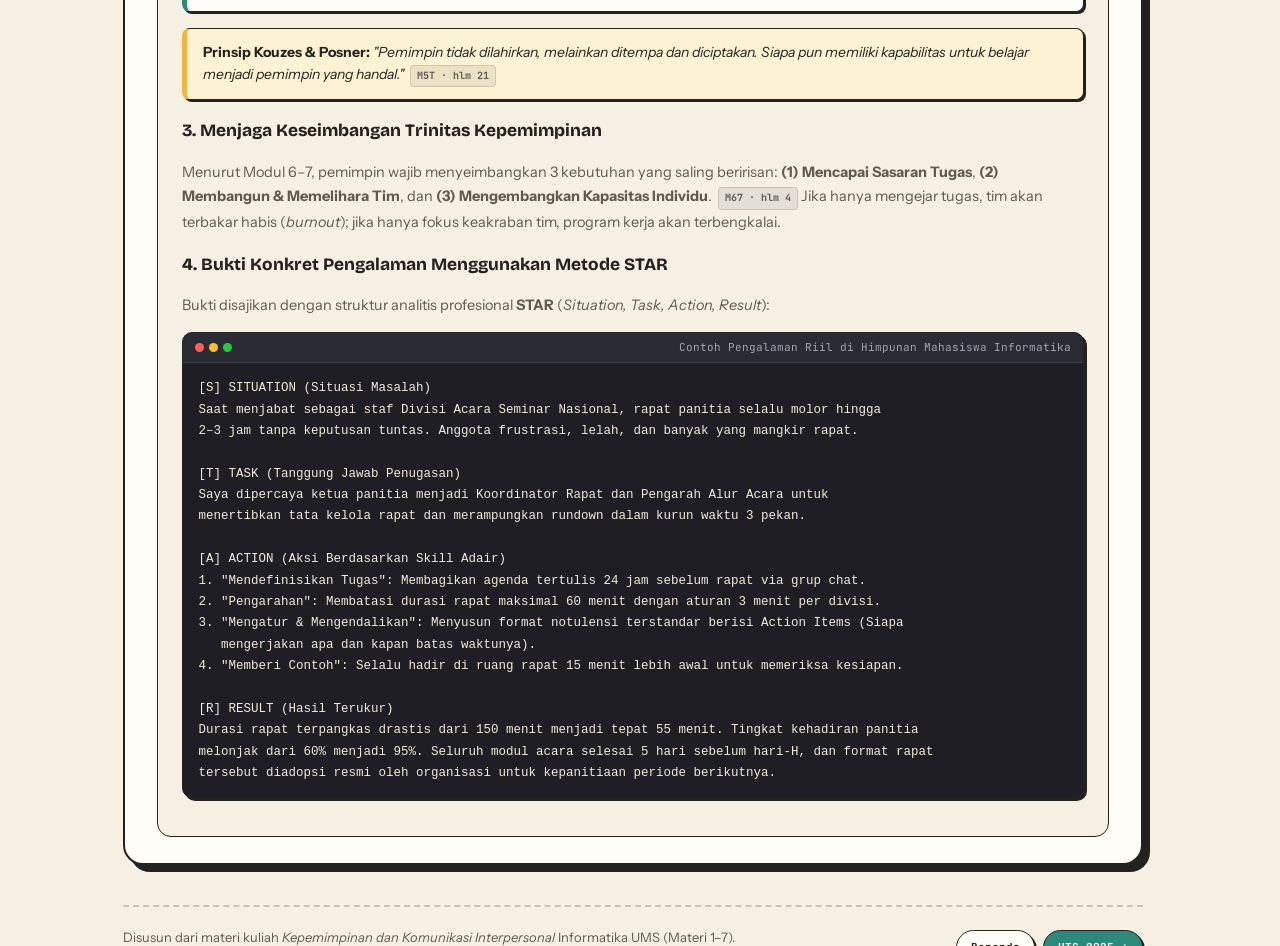
==== commit 3a4119d7: "style: redesign uts-2024 with pemvis studio paper neo-brutalist theme" ====
--- a/uts-2024.html
+++ b/uts-2024.html
@@ -1,466 +1,2464 @@
 <!DOCTYPE html>
-<html lang="id" data-theme="light">
+<html lang="id">
 <head>
-<meta charset="UTF-8">
+<meta charset="utf-8">
 <meta name="viewport" content="width=device-width, initial-scale=1">
-<title>UTS 2024/2025 — Pembahasan Lengkap | KKI UMS</title>
-<meta name="description" content="Pembahasan 4 soal UTS Kepemimpinan dan Komunikasi Interpersonal 2024/2025 dengan definisi dari materi dosen.">
-<meta name="color-scheme" content="light dark">
-<link rel="stylesheet" href="styles.css">
+<title>Soal &amp; Pembahasan Resmi UTS KKI 2024/2025 — UMS</title>
+<meta name="description" content="Halaman latihan dan pembahasan lengkap naskah asli UTS Gasal 2024/2025 Kepemimpinan dan Komunikasi Interpersonal (KKI) UMS. Dilengkapi simulator esai 90 menit, kuis 10 kasus interaktif, visualizer konsep Adair &amp; Aqidah-Akhlaq, dan kunci jawaban model dosen.">
+<meta name="theme-color" content="#f2b544">
+<meta name="author" content="voltakyy">
+<meta property="og:title" content="Soal &amp; Pembahasan Resmi UTS KKI 2024/2025 — UMS">
+<meta property="og:description" content="Pembahasan naskah asli UTS Kepemimpinan dan Komunikasi Interpersonal 2024/2025 UMS: Konsep Pemimpin, Aqidah &amp; Akhlaq dalam Konflik, Tantangan Status Quo, dan 8 Skill Adair.">
+<meta property="og:type" content="article">
+<meta property="og:url" content="https://voltakyy.github.io/belajar-uts-kepemimpinan/uts-2024.html">
+<meta property="og:image" content="https://voltakyy.github.io/belajar-uts-kepemimpinan/favicon.svg">
+<meta name="twitter:card" content="summary">
+<link rel="canonical" href="https://voltakyy.github.io/belajar-uts-kepemimpinan/uts-2024.html">
 <link rel="icon" href="data:image/svg+xml,<svg xmlns='http://www.w3.org/2000/svg' viewBox='0 0 100 100'><rect width='100' height='100' rx='22' fill='%231e5b45'/><text x='50' y='68' font-size='52' font-family='Georgia' fill='%23f6f2e9' text-anchor='middle'>K</text></svg>">
+<link rel="preconnect" href="https://fonts.googleapis.com">
+<link rel="preconnect" href="https://fonts.gstatic.com" crossorigin>
+<link href="https://fonts.googleapis.com/css2?family=Bricolage+Grotesque:opsz,wght@12..96,400..800&family=Instrument+Sans:ital,wght@0,400..700;1,400..600&family=JetBrains+Mono:wght@400;500;600;700&display=swap" rel="stylesheet">
+
+<style>
+/* =========================================================
+   Ruang Kepemimpinan — UTS KKI 2024 (Studio Paper Neo-Brutalist)
+   Sistem Desain Identik dengan Ruang Visual (Pemvis)
+   ========================================================= */
+
+:root {
+  --paper: #f6f0e4;
+  --paper-deep: #efe5d1;
+  --card: #fffdf7;
+  --ink: #24221f;
+  --ink-soft: #5f5a50;
+  --ink-faint: #8a8377;
+  --mustard: #f2b544;
+  --mustard-soft: #fdf2d4;
+  --tomato: #dd5a3a;
+  --tomato-soft: #fbe8e1;
+  --teal: #2b8a79;
+  --teal-soft: #e5f2ee;
+  --blue: #9fc3d8;
+  --blue-soft: #e8f1f5;
+  --plum: #7d5a86;
+  --plum-soft: #f0e9f2;
+  --font: 'Instrument Sans', ui-sans-serif, system-ui, -apple-system, sans-serif;
+  --display: 'Bricolage Grotesque', 'Instrument Sans', ui-sans-serif, system-ui, sans-serif;
+  --mono: 'JetBrains Mono', ui-monospace, 'Cascadia Code', Consolas, monospace;
+  --radius: 20px;
+  --shadow: 7px 7px 0 var(--ink);
+}
+
+*, *::before, *::after {
+  box-sizing: border-box;
+  min-inline-size: 0;
+}
+
+html {
+  scroll-behavior: smooth;
+  scrollbar-gutter: stable;
+  overflow-x: clip;
+}
+
+body {
+  margin: 0;
+  min-height: 100vh;
+  min-height: 100dvh;
+  color: var(--ink);
+  font-family: var(--font);
+  font-size: 16px;
+  line-height: 1.55;
+  background:
+    radial-gradient(circle at 8% -4%, rgba(242,181,68,.28), transparent 34rem),
+    radial-gradient(circle at 96% 4%, rgba(159,195,216,.32), transparent 30rem),
+    radial-gradient(circle at 50% 110%, rgba(43,138,121,.14), transparent 36rem),
+    var(--paper);
+  background-attachment: fixed;
+  -webkit-font-smoothing: antialiased;
+  overflow-x: clip;
+}
+
+body::before {
+  content: '';
+  position: fixed;
+  inset: 0;
+  z-index: 0;
+  pointer-events: none;
+  background-image: radial-gradient(rgba(36,34,31,.12) 1px, transparent 1.6px);
+  background-size: 26px 26px;
+  opacity: .24;
+}
+
+[hidden] { display: none !important; }
+button { font: inherit; color: inherit; }
+a { color: inherit; }
+img, svg { max-width: 100%; height: auto; }
+::selection { background: rgba(242,181,68,.55); color: var(--ink); }
+:focus-visible { outline: 3px solid var(--blue); outline-offset: 3px; }
+
+.skip-link {
+  position: fixed;
+  top: -100px;
+  left: 20px;
+  background: var(--ink);
+  color: #fffaf0;
+  padding: 10px 18px;
+  border-radius: 8px;
+  z-index: 9999;
+  font-family: var(--mono);
+  font-size: 13px;
+  font-weight: 700;
+  text-decoration: none;
+  box-shadow: 0 4px 12px rgba(0,0,0,0.25);
+  transition: top 0.2s ease;
+}
+.skip-link:focus {
+  top: 16px;
+  outline: 3px solid var(--mustard);
+}
+
+.shell {
+  position: relative;
+  z-index: 1;
+  width: min(1080px, 100%);
+  max-width: 100%;
+  margin: 0 auto;
+  padding: 22px clamp(16px, 3.4vw, 30px) 48px;
+  overflow-x: clip;
+}
+
+/* ---------- Header & Nav ---------- */
+.site-head {
+  display: flex;
+  align-items: center;
+  justify-content: space-between;
+  gap: 16px;
+  flex-wrap: wrap;
+  width: 100%;
+  padding: 4px 0 20px;
+  border-bottom: 2px dashed rgba(36,34,31,.22);
+}
+.brand {
+  display: inline-flex;
+  align-items: center;
+  gap: 11px;
+  text-decoration: none;
+}
+.brand-mark {
+  width: 42px;
+  height: 42px;
+  flex: 0 0 auto;
+  padding: 4px;
+  border: 2px solid var(--ink);
+  border-radius: 12px;
+  background: var(--card);
+  box-shadow: 3px 3px 0 var(--ink);
+  display: grid;
+  place-items: center;
+}
+.brand-mark svg { display: block; width: 100%; height: 100%; }
+.brand-text {
+  font-family: var(--display);
+  font-size: 1.22rem;
+  font-weight: 800;
+  letter-spacing: -.025em;
+  color: var(--ink);
+}
+.brand-text em {
+  font-style: normal;
+  color: var(--teal);
+  border-bottom: 2.5px solid var(--mustard);
+}
+
+.exam-nav {
+  display: flex;
+  align-items: center;
+  gap: 10px;
+  flex-wrap: wrap;
+}
+.nav-pill {
+  display: inline-flex;
+  align-items: center;
+  gap: 6px;
+  padding: 8px 14px;
+  border: 1.5px solid var(--ink);
+  border-radius: 999px;
+  background: var(--card);
+  font-family: var(--mono);
+  font-size: 11px;
+  font-weight: 700;
+  text-decoration: none;
+  box-shadow: 2px 2px 0 var(--ink);
+  transition: all .15s ease;
+  cursor: pointer;
+}
+.nav-pill:hover {
+  transform: translate(-1px, -1px);
+  box-shadow: 4px 4px 0 var(--ink);
+  background: var(--mustard-soft);
+}
+.nav-pill.active {
+  background: var(--mustard);
+  color: var(--ink);
+}
+.stamp-badge {
+  font-family: var(--mono);
+  font-size: 10px;
+  letter-spacing: .04em;
+  padding: 6px 12px;
+  border: 1.5px solid var(--ink);
+  border-radius: 6px;
+  background: var(--mustard-soft);
+  transform: rotate(2deg);
+  box-shadow: 2px 2px 0 var(--ink);
+  white-space: nowrap;
+  font-weight: 700;
+}
+
+/* ---------- Official Header Card ---------- */
+.official-header-card {
+  border: 2px solid var(--ink);
+  border-radius: var(--radius);
+  background: var(--card);
+  box-shadow: var(--shadow);
+  padding: 26px clamp(18px, 4vw, 32px);
+  margin: 22px 0 26px;
+  position: relative;
+  overflow: hidden;
+}
+.official-header-card::before {
+  content: "NASKAH UTS ASLI 2024/2025";
+  position: absolute;
+  top: 14px;
+  right: -32px;
+  background: var(--mustard);
+  border: 1.5px solid var(--ink);
+  font-family: var(--mono);
+  font-size: 9px;
+  font-weight: 800;
+  padding: 4px 38px;
+  transform: rotate(18deg);
+  box-shadow: 0 2px 4px rgba(0,0,0,.15);
+  letter-spacing: .08em;
+}
+.univ-brand {
+  display: flex;
+  align-items: center;
+  gap: 16px;
+  border-bottom: 2px solid var(--ink);
+  padding-bottom: 18px;
+  margin-bottom: 18px;
+}
+.univ-logo-box {
+  width: 58px;
+  height: 58px;
+  border: 2px solid var(--ink);
+  border-radius: 12px;
+  background: var(--teal);
+  color: #fff;
+  display: grid;
+  place-items: center;
+  font-family: var(--display);
+  font-weight: 850;
+  font-size: 21px;
+  box-shadow: 3px 3px 0 var(--ink);
+  flex-shrink: 0;
+}
+.univ-titles h1 {
+  margin: 0;
+  font-family: var(--display);
+  font-size: clamp(1.2rem, 3vw, 1.55rem);
+  font-weight: 800;
+  letter-spacing: -.02em;
+}
+.univ-titles p {
+  margin: 2px 0 0;
+  font-family: var(--mono);
+  font-size: 11px;
+  color: var(--ink-soft);
+  letter-spacing: .02em;
+}
+.exam-meta-grid {
+  display: grid;
+  grid-template-columns: repeat(auto-fit, minmax(min(100%, 180px), 1fr));
+  gap: 12px;
+  margin-bottom: 18px;
+  background: var(--paper);
+  border: 1.5px solid var(--ink);
+  border-radius: 12px;
+  padding: 14px 18px;
+}
+.meta-item {
+  display: flex;
+  flex-direction: column;
+}
+.meta-label {
+  font-family: var(--mono);
+  font-size: 10px;
+  text-transform: uppercase;
+  letter-spacing: .08em;
+  color: var(--ink-faint);
+}
+.meta-val {
+  font-weight: 700;
+  font-size: 13.5px;
+  color: var(--ink);
+  margin-top: 2px;
+}
+.guidance-box {
+  border-left: 4px solid var(--tomato);
+  background: var(--tomato-soft);
+  padding: 13px 18px;
+  border-radius: 0 10px 10px 0;
+  font-size: 13px;
+  line-height: 1.6;
+  border-top: 1.5px solid rgba(221, 90, 58, 0.3);
+  border-right: 1.5px solid rgba(221, 90, 58, 0.3);
+  border-bottom: 1.5px solid rgba(221, 90, 58, 0.3);
+}
+.guidance-box strong {
+  display: block;
+  font-family: var(--mono);
+  font-size: 11px;
+  text-transform: uppercase;
+  margin-bottom: 4px;
+  color: var(--tomato);
+  letter-spacing: .05em;
+}
+
+/* ---------- Sticky Tabs Bar ---------- */
+.exam-tabs-wrap {
+  position: sticky;
+  top: 0;
+  z-index: 40;
+  background: rgba(246, 240, 228, 0.94);
+  backdrop-filter: blur(8px);
+  border-bottom: 2px solid var(--ink);
+  margin-top: 18px;
+  padding: 10px 0;
+}
+.exam-tabs {
+  display: flex;
+  gap: 8px;
+  overflow-x: auto;
+  scrollbar-width: none;
+  padding-bottom: 4px;
+}
+.exam-tabs::-webkit-scrollbar { display: none; }
+.tab-trigger {
+  display: inline-flex;
+  align-items: center;
+  gap: 8px;
+  padding: 10px 18px;
+  border: 2px solid var(--ink);
+  border-radius: 12px;
+  background: var(--card);
+  font-family: var(--display);
+  font-size: 14px;
+  font-weight: 750;
+  color: var(--ink-soft);
+  cursor: pointer;
+  box-shadow: 3px 3px 0 var(--ink);
+  white-space: nowrap;
+  transition: all .15s ease;
+}
+.tab-trigger:hover {
+  transform: translate(-1px, -1px);
+  box-shadow: 5px 5px 0 var(--ink);
+  color: var(--ink);
+}
+.tab-trigger.active {
+  background: var(--tomato);
+  color: #fffdf7;
+  border-color: var(--ink);
+  box-shadow: 3px 3px 0 var(--ink);
+  transform: translate(1px, 1px);
+}
+.tab-badge {
+  font-family: var(--mono);
+  font-size: 10px;
+  padding: 2px 7px;
+  border-radius: 6px;
+  background: rgba(36,34,31,.12);
+  color: inherit;
+  font-weight: 700;
+}
+.tab-trigger.active .tab-badge {
+  background: rgba(255,255,255,.25);
+  color: #fff;
+}
+
+/* ---------- Tab Panes ---------- */
+.exam-pane {
+  display: none;
+  animation: fadeIn .2s ease-out;
+  padding-top: 24px;
+}
+.exam-pane.active {
+  display: block;
+}
+@keyframes fadeIn {
+  from { opacity: 0; transform: translateY(6px); }
+  to { opacity: 1; transform: translateY(0); }
+}
+
+/* ---------- Question & Solution Cards ---------- */
+.q-post {
+  border: 2px solid var(--ink);
+  border-radius: var(--radius);
+  background: var(--card);
+  box-shadow: var(--shadow);
+  padding: 26px clamp(18px, 3.5vw, 32px);
+  margin-bottom: 26px;
+  position: relative;
+}
+.q-post-header {
+  display: flex;
+  align-items: center;
+  justify-content: space-between;
+  gap: 14px;
+  flex-wrap: wrap;
+  padding-bottom: 14px;
+  border-bottom: 2px solid var(--ink);
+  margin-bottom: 18px;
+}
+.q-badge-group {
+  display: flex;
+  align-items: center;
+  gap: 8px;
+  flex-wrap: wrap;
+}
+.badge-qno {
+  background: var(--ink);
+  color: #fffdf7;
+  font-family: var(--display);
+  font-weight: 800;
+  font-size: 14.5px;
+  padding: 4px 12px;
+  border-radius: 8px;
+  letter-spacing: .02em;
+}
+.badge-score {
+  background: var(--mustard);
+  color: var(--ink);
+  border: 1.5px solid var(--ink);
+  font-family: var(--mono);
+  font-weight: 700;
+  font-size: 11px;
+  padding: 4px 10px;
+  border-radius: 8px;
+  box-shadow: 2px 2px 0 var(--ink);
+}
+.badge-cpmk {
+  background: var(--teal-soft);
+  color: var(--teal);
+  border: 1.5px solid var(--teal);
+  font-family: var(--mono);
+  font-weight: 700;
+  font-size: 11px;
+  padding: 4px 10px;
+  border-radius: 8px;
+}
+.q-statement {
+  font-family: var(--display);
+  font-size: 1.25rem;
+  font-weight: 750;
+  line-height: 1.38;
+  color: var(--ink);
+  margin: 0 0 16px;
+}
+
+/* Solution Box */
+.solution-card {
+  background: var(--paper);
+  border: 1.5px solid var(--ink);
+  border-radius: 14px;
+  padding: 20px clamp(14px, 3vw, 24px);
+  margin-top: 18px;
+}
+.sol-tag {
+  display: inline-flex;
+  align-items: center;
+  gap: 6px;
+  background: var(--teal);
+  color: #fff;
+  font-family: var(--mono);
+  font-size: 10.5px;
+  font-weight: 700;
+  padding: 4px 10px;
+  border-radius: 6px;
+  margin-bottom: 14px;
+  text-transform: uppercase;
+  letter-spacing: .06em;
+}
+.sol-content h4 {
+  font-family: var(--display);
+  font-size: 1.08rem;
+  font-weight: 750;
+  margin: 18px 0 8px;
+  color: var(--ink);
+}
+.sol-content h4:first-of-type { margin-top: 0; }
+.sol-content p, .sol-content li {
+  font-size: 14.5px;
+  line-height: 1.68;
+  color: var(--ink-soft);
+}
+.sol-content ul, .sol-content ol {
+  margin: 8px 0 16px 22px;
+  padding: 0;
+}
+.sol-content li { margin-bottom: 6px; }
+
+/* Code / Skeleton Box */
+.code-window {
+  border: 1.5px solid var(--ink);
+  border-radius: 10px;
+  background: #1e1e24;
+  color: #f3ecdc;
+  margin: 14px 0 18px;
+  overflow: hidden;
+  box-shadow: 3px 3px 0 var(--ink);
+}
+.code-bar {
+  display: flex;
+  align-items: center;
+  justify-content: space-between;
+  padding: 6px 12px;
+  background: #2b2b34;
+  border-bottom: 1px solid #3c3c46;
+  font-family: var(--mono);
+  font-size: 11px;
+  color: #a4a4b2;
+}
+.code-dots {
+  display: flex;
+  gap: 5px;
+}
+.code-dots span {
+  width: 9px;
+  height: 9px;
+  border-radius: 50%;
+  background: #555;
+}
+.code-dots span:nth-child(1) { background: #ff5f56; }
+.code-dots span:nth-child(2) { background: #ffbd2e; }
+.code-dots span:nth-child(3) { background: #27c93f; }
+.code-window pre {
+  margin: 0;
+  padding: 14px 16px;
+  overflow-x: auto;
+  font-family: var(--mono);
+  font-size: 12.5px;
+  line-height: 1.55;
+}
+
+/* Callout Boxes */
+.def-box {
+  background: var(--card);
+  border: 1.5px solid var(--ink);
+  border-left: 5px solid var(--teal);
+  border-radius: 8px;
+  padding: 12px 16px;
+  margin: 12px 0 16px;
+  font-size: 14px;
+  line-height: 1.6;
+  box-shadow: 2px 2px 0 var(--ink);
+}
+.def-box.gold {
+  border-left-color: var(--mustard);
+  background: var(--mustard-soft);
+}
+.def-box .who {
+  font-family: var(--mono);
+  font-size: 11.5px;
+  font-weight: 700;
+  color: var(--teal);
+  margin-left: 6px;
+}
+.src-tag {
+  display: inline-block;
+  font-family: var(--mono);
+  font-size: 10px;
+  font-weight: 700;
+  padding: 2px 6px;
+  border-radius: 4px;
+  background: rgba(36,34,31,.08);
+  color: var(--ink-soft);
+  margin-left: 6px;
+  border: 1px solid rgba(36,34,31,.15);
+}
+.warn-box {
+  background: var(--tomato-soft);
+  border: 1.5px solid var(--tomato);
+  border-left: 5px solid var(--tomato);
+  border-radius: 8px;
+  padding: 12px 16px;
+  margin: 14px 0 16px;
+  font-size: 13.5px;
+  line-height: 1.6;
+  color: var(--ink);
+}
+.warn-box strong {
+  color: var(--tomato);
+  font-family: var(--mono);
+  font-size: 11px;
+  text-transform: uppercase;
+  display: block;
+  margin-bottom: 4px;
+}
+
+/* Tables */
+.rubrik-table-wrap {
+  width: 100%;
+  max-width: 100%;
+  overflow-x: auto;
+  -webkit-overflow-scrolling: touch;
+  margin: 16px 0;
+  border: 1.5px solid var(--ink);
+  border-radius: 10px;
+  background: var(--card);
+  box-shadow: 2px 2px 0 var(--ink);
+  overscroll-behavior-x: contain;
+}
+.rubrik-table {
+  width: 100%;
+  border-collapse: collapse;
+  font-size: 13.5px;
+  background: var(--card);
+  min-width: 480px;
+}
+.rubrik-table th {
+  background: var(--paper-deep);
+  border-bottom: 1.5px solid var(--ink);
+  padding: 10px 14px;
+  text-align: left;
+  font-family: var(--mono);
+  font-size: 11px;
+  text-transform: uppercase;
+  color: var(--ink);
+  letter-spacing: .06em;
+}
+.rubrik-table td {
+  padding: 10px 14px;
+  border-bottom: 1px solid rgba(36,34,31,.15);
+  vertical-align: top;
+  color: var(--ink-soft);
+}
+.rubrik-table tr:last-child td { border-bottom: none; }
+.rubrik-table td:first-child {
+  font-weight: 700;
+  color: var(--ink);
+}
+
+/* ---------- Buttons ---------- */
+.btn {
+  display: inline-flex;
+  align-items: center;
+  justify-content: center;
+  gap: 8px;
+  padding: 11px 20px;
+  border: 2px solid var(--ink);
+  border-radius: 12px;
+  background: var(--card);
+  color: var(--ink);
+  font-family: var(--display);
+  font-size: .92rem;
+  font-weight: 750;
+  cursor: pointer;
+  text-decoration: none;
+  box-shadow: 3px 3px 0 var(--ink);
+  transition: all .15s ease;
+}
+.btn:hover {
+  transform: translate(-1px, -1px);
+  box-shadow: 5px 5px 0 var(--ink);
+}
+.btn:active {
+  transform: translate(1px, 1px);
+  box-shadow: 1px 1px 0 var(--ink);
+}
+.btn-primary {
+  background: var(--mustard);
+}
+.btn-primary:hover {
+  background: #f7c45c;
+}
+.btn-teal {
+  background: var(--teal);
+  color: #fff;
+}
+.btn-teal:hover {
+  background: #349c89;
+}
+.btn-ghost {
+  background: transparent;
+  box-shadow: none;
+}
+.btn-ghost:hover {
+  background: var(--card);
+  box-shadow: 3px 3px 0 var(--ink);
+}
+.btn-small {
+  padding: 8px 14px;
+  border-radius: 8px;
+  font-size: .84rem;
+  box-shadow: 2px 2px 0 var(--ink);
+}
+
+/* ---------- Simulator Tab (Tab 2) ---------- */
+.exam-score-bar {
+  border: 2px solid var(--ink);
+  border-radius: 14px;
+  background: var(--mustard);
+  box-shadow: 5px 5px 0 var(--ink);
+  padding: 18px 24px;
+  margin-bottom: 24px;
+  display: flex;
+  align-items: center;
+  justify-content: space-between;
+  gap: 16px;
+  flex-wrap: wrap;
+}
+.score-info h3 {
+  margin: 0;
+  font-family: var(--display);
+  font-size: 1.25rem;
+  font-weight: 800;
+}
+.score-info p {
+  margin: 2px 0 0;
+  font-size: 12.5px;
+  font-family: var(--mono);
+}
+.score-tally-box {
+  display: flex;
+  align-items: center;
+  gap: 14px;
+}
+.score-big-num {
+  font-family: var(--display);
+  font-size: 2.3rem;
+  font-weight: 850;
+  line-height: 1;
+}
+.grade-pill {
+  padding: 6px 16px;
+  border: 2px solid var(--ink);
+  border-radius: 999px;
+  background: var(--card);
+  font-family: var(--mono);
+  font-weight: 800;
+  font-size: 13px;
+  box-shadow: 2px 2px 0 var(--ink);
+  white-space: nowrap;
+}
+
+.timer-box {
+  display: flex;
+  align-items: center;
+  gap: 12px;
+  background: var(--card);
+  border: 2px solid var(--ink);
+  border-radius: 12px;
+  padding: 10px 18px;
+  box-shadow: 3px 3px 0 var(--ink);
+  margin-bottom: 22px;
+  flex-wrap: wrap;
+}
+.timer-num {
+  font-family: var(--mono);
+  font-size: 26px;
+  font-weight: 800;
+  color: var(--ink);
+  letter-spacing: .05em;
+  min-width: 90px;
+}
+.timer-num.low {
+  color: var(--tomato);
+  animation: pulse 1s infinite alternate;
+}
+@keyframes pulse {
+  from { opacity: 1; }
+  to { opacity: 0.5; }
+}
+
+.essay-sim-card {
+  border: 2px solid var(--ink);
+  border-radius: var(--radius);
+  background: var(--card);
+  box-shadow: var(--shadow);
+  padding: 24px clamp(16px, 3.5vw, 28px);
+  margin-bottom: 24px;
+}
+.sim-textarea {
+  width: 100%;
+  min-height: 125px;
+  border: 1.5px solid var(--ink);
+  border-radius: 10px;
+  padding: 12px 14px;
+  font-family: var(--font);
+  font-size: 14.5px;
+  line-height: 1.6;
+  background: #fff;
+  color: var(--ink);
+  resize: vertical;
+  margin: 10px 0 14px;
+  box-shadow: inset 1px 1px 3px rgba(0,0,0,.08);
+}
+.sim-textarea:focus {
+  outline: none;
+  border-color: var(--tomato);
+  box-shadow: 0 0 0 3px var(--tomato-soft);
+}
+.sim-actions {
+  display: flex;
+  align-items: center;
+  justify-content: space-between;
+  gap: 12px;
+  flex-wrap: wrap;
+}
+.score-slider-wrap {
+  display: flex;
+  align-items: center;
+  gap: 10px;
+  background: var(--paper);
+  border: 1.5px solid var(--ink);
+  padding: 6px 14px;
+  border-radius: 8px;
+}
+.score-slider-wrap input[type=range] {
+  cursor: pointer;
+  accent-color: var(--tomato);
+}
+.score-val-badge {
+  font-family: var(--mono);
+  font-weight: 750;
+  font-size: 13.5px;
+  color: var(--tomato);
+  min-width: 55px;
+  text-align: right;
+}
+
+/* ---------- Quiz Tab (Tab 3) ---------- */
+.mc-grid {
+  display: flex;
+  flex-direction: column;
+  gap: 10px;
+  margin: 14px 0;
+}
+.mc-opt-btn {
+  display: flex;
+  align-items: flex-start;
+  gap: 12px;
+  width: 100%;
+  text-align: left;
+  padding: 12px 16px;
+  border: 1.5px solid var(--ink);
+  border-radius: 10px;
+  background: var(--card);
+  cursor: pointer;
+  font-size: 14px;
+  line-height: 1.45;
+  color: var(--ink);
+  box-shadow: 2px 2px 0 var(--ink);
+  transition: all .15s ease;
+}
+.mc-opt-btn:hover {
+  background: var(--mustard-soft);
+  transform: translate(-1px, -1px);
+  box-shadow: 3px 3px 0 var(--ink);
+}
+.mc-opt-btn.correct {
+  background: var(--teal-soft) !important;
+  border-color: var(--teal) !important;
+  color: var(--teal) !important;
+  font-weight: 700;
+}
+.mc-opt-btn.wrong {
+  background: var(--tomato-soft) !important;
+  border-color: var(--tomato) !important;
+  color: var(--tomato) !important;
+  opacity: .85;
+}
+.mc-key {
+  font-family: var(--mono);
+  font-weight: 700;
+  background: var(--paper-deep);
+  border: 1px solid var(--ink);
+  padding: 2px 7px;
+  border-radius: 5px;
+  flex-shrink: 0;
+  font-size: 12px;
+}
+
+/* ---------- Diagram Stage (Tab 5) ---------- */
+.diagram-stage {
+  border: 2px solid var(--ink);
+  border-radius: var(--radius);
+  background: var(--card);
+  box-shadow: var(--shadow);
+  padding: 24px;
+  margin-bottom: 26px;
+}
+.diagram-controls {
+  display: flex;
+  align-items: center;
+  gap: 10px;
+  margin-bottom: 20px;
+  flex-wrap: wrap;
+}
+.diag-btn {
+  padding: 8px 16px;
+  border: 1.5px solid var(--ink);
+  border-radius: 8px;
+  background: var(--paper);
+  font-family: var(--display);
+  font-weight: 700;
+  font-size: 13px;
+  cursor: pointer;
+  box-shadow: 2px 2px 0 var(--ink);
+  transition: all .15s ease;
+}
+.diag-btn:hover {
+  background: var(--mustard-soft);
+}
+.diag-btn.active {
+  background: var(--mustard);
+  transform: translate(1px, 1px);
+  box-shadow: 1px 1px 0 var(--ink);
+}
+.diagram-canvas {
+  background: var(--paper);
+  border: 1.5px solid var(--ink);
+  border-radius: 12px;
+  padding: 20px;
+  overflow-x: auto;
+  text-align: center;
+}
+
+/* ---------- Back to Top Floating Button ---------- */
+.back-to-top {
+  position: fixed;
+  bottom: 24px;
+  right: 24px;
+  width: 48px;
+  height: 48px;
+  border-radius: 50%;
+  background: var(--mustard);
+  color: var(--ink);
+  border: 2px solid var(--ink);
+  box-shadow: 3px 3px 0 var(--ink);
+  font-size: 20px;
+  font-weight: 800;
+  cursor: pointer;
+  display: none;
+  align-items: center;
+  justify-content: center;
+  z-index: 999;
+  transition: transform 0.15s ease, background 0.15s ease;
+}
+.back-to-top:hover {
+  transform: translate(-2px, -2px);
+  box-shadow: 5px 5px 0 var(--ink);
+  background: #ffd269;
+}
+.back-to-top:active {
+  transform: translate(2px, 2px);
+  box-shadow: 1px 1px 0 var(--ink);
+}
+
+/* ---------- Responsive Breakpoints ---------- */
+@media (max-width: 640px) {
+  .site-head {
+    flex-direction: column;
+    align-items: flex-start;
+    gap: 12px;
+  }
+  .exam-nav {
+    width: 100%;
+    gap: 8px;
+  }
+  .univ-brand {
+    flex-direction: column;
+    align-items: flex-start;
+    gap: 10px;
+  }
+  .exam-score-bar {
+    flex-direction: column;
+    align-items: flex-start;
+    gap: 14px;
+    padding: 16px 18px;
+  }
+  .score-tally-box {
+    width: 100%;
+    justify-content: space-between;
+  }
+  .sim-actions {
+    flex-direction: column;
+    align-items: stretch;
+    gap: 10px;
+  }
+  .score-slider-wrap {
+    width: 100%;
+  }
+  .score-slider-wrap input[type=range] {
+    flex: 1;
+  }
+  .official-header-card {
+    padding: 20px 16px;
+  }
+  .official-header-card::before {
+    display: none;
+  }
+}
+@media (max-width: 420px) {
+  .nav-pill {
+    font-size: 10px;
+    padding: 6px 10px;
+  }
+  .tab-trigger {
+    font-size: 12px;
+    padding: 8px 12px;
+  }
+  .q-statement {
+    font-size: 1.1rem;
+  }
+}
+
+/* ---------- Print Styles ---------- */
+@media print {
+  body {
+    background: #fff !important;
+    color: #000 !important;
+  }
+  body::before, .site-head, .exam-nav, .exam-tabs-wrap, .exam-score-bar, .sim-actions, .sim-textarea, .no-print, .btn, .back-to-top {
+    display: none !important;
+  }
+  .shell {
+    width: 100% !important;
+    max-width: 100% !important;
+    padding: 0 !important;
+    margin: 0 !important;
+  }
+  .exam-pane {
+    display: none !important;
+  }
+  #pane-cheatsheet {
+    display: block !important;
+    padding: 0 !important;
+  }
+  .q-post, .official-header-card {
+    page-break-inside: avoid;
+    box-shadow: none !important;
+    border: 1px solid #666 !important;
+  }
+}
+</style>
 </head>
 <body>
-
-<div class="topbar">
-  <div class="topbar-in">
-    <a class="brand" href="index.html"><span class="dot"></span><b>KKI</b><span class="full">/ UTS</span></a>
-    <nav class="nav" id="nav">
-      <a href="index.html">Beranda</a>
-      <a href="index.html#materi">Materi</a>
-      <a href="uts-2024.html" class="on">UTS 2024</a>
-      <a href="uts-2025.html">UTS 2025</a>
-      <a href="index.html#istilah">Istilah</a>
-      <a href="index.html#flashcard">Flashcard</a>
-    </nav>
-    <button class="iconbtn" id="theme" title="Ganti tema terang/gelap" aria-label="Ganti tema">◐</button>
-  </div>
-</div>
-
-<header class="wrap pagehead">
-  <div class="eyebrow">Halaman 1 dari 2 · paket soal</div>
-  <div class="yr">UTS 2024<small>Gasal 2024/2025 · Kepemimpinan dan Komunikasi Interpersonal</small></div>
-  <p class="lede">Empat soal esai, masing-masing 25 poin. Penekanan tahun ini: <b>organisasi kemahasiswaan</b> dan <b>pengembangan tim</b>.</p>
-
-  <dl class="factrow">
-    <div class="fact"><dt>Hari / tanggal</dt><dd>Selasa, 29 Okt 2024</dd></div>
-    <div class="fact"><dt>Waktu</dt><dd>90 menit</dd></div>
-    <div class="fact"><dt>Sifat</dt><dd>Close book</dd></div>
-    <div class="fact"><dt>Penguji</dt><dd>Azizah Fatmawati · Maryam</dd></div>
-    <div class="fact"><dt>Kelas</dt><dd>1 / ABCD</dd></div>
-  </dl>
-</header>
-
-<main class="wrap">
-
-<div class="card">
-  <div class="block-title" style="margin-top:0">Soal asli</div>
-  <p style="margin:0 0 10px"><b>Studi kasus.</b> Jika Anda berperan sebagai seorang pemimpin salah satu organisasi kemahasiswaan, maka:</p>
-  <ol style="margin:0">
-    <li>Bagaimana konsep kepemimpinan yang baik dan Anda terapkan pada organisasi, jelaskan karakteristik dan dampaknya terhadap pengembangan tim! <span class="src">25 · CPMK 1</span></li>
-    <li>Bagaimana prinsip Aqidah dan Akhlaq yang mempengaruhi pengambilan keputusan dalam situasi adanya konflik! <span class="src">25 · CPMK 1</span></li>
-    <li>Jelaskan 3 contoh tantangan yang dihadapi dalam kepemimpinan, sertakan solusi yang tepat untuk mengatasinya! <span class="src">25 · CPMK 2</span></li>
-    <li>Bagaimana meningkatkan keterampilan kepemimpinan, dengan memberikan bukti konkret dari pengalaman Anda atau pengalaman orang lain yang relevan! <span class="src">25 · CPMK 2</span></li>
-  </ol>
-  <div class="note" style="margin-bottom:0">
-    <b>Cara memakai halaman ini.</b> Kerjakan dulu di kertas, baru buka jawaban. Setiap jawaban disusun mengikuti pola <b>definisi → karakteristik → penerapan → dampak/bukti</b>, karena pola itulah yang diminta kata kerja soal ("jelaskan", "terapkan", "sertakan").
-  </div>
-</div>
-
-<!-- ============ SIMULASI ============ -->
-<section id="latihan" style="border-top:none; padding-top:8px">
-  <div class="sec-head">
-    <div class="eyebrow">Latihan berwaktu</div>
-    <h2>Simulasi 90 menit</h2>
-    <p class="lede">Kerjakan keempat soal ini sebelum membuka jawaban. Timer berjalan 90 menit, jawabanmu tersimpan otomatis di perangkat ini.</p>
-  </div>
-
-  <div id="exam" data-year="2024">
-    <div class="exam-bar">
-      <div class="timer" id="timer">90:00</div>
-      <div style="display:flex;gap:8px;flex-wrap:wrap">
-        <button class="btn" id="start">Mulai</button>
-        <button class="btn ghost" id="reset">Reset</button>
-      </div>
-      <span id="status" style="font-size:13px;color:var(--muted);flex:1;min-width:180px">Belum dimulai.</span>
+<a href="#main-content" class="skip-link">Lewati ke konten utama</a>
+
+<main class="shell" id="main-content">
+
+  <!-- ================= TOP HEADER ================= -->
+  <header class="site-head">
+    <a class="brand" href="index.html" aria-label="Kembali ke Beranda">
+      <span class="brand-mark" aria-hidden="true">
+        <svg viewBox="0 0 40 40" width="40" height="40">
+          <rect x="2" y="13" width="21" height="21" rx="6" fill="#1e5b45" stroke="#24221f" stroke-width="2.5"/>
+          <rect x="9" y="7" width="21" height="21" rx="6" fill="#f2b544" stroke="#24221f" stroke-width="2.5"/>
+          <rect x="16" y="1" width="21" height="21" rx="6" fill="#dd5a3a" stroke="#24221f" stroke-width="2.5"/>
+        </svg>
+      </span>
+      <span class="brand-text">kki · ruang <em>belajar</em></span>
+    </a>
+    
+    <div class="exam-nav">
+      <a href="index.html" class="nav-pill" title="Ke Beranda Utama">
+        <span>←</span> Beranda &amp; Peta
+      </a>
+      <a href="uts-2025.html" class="nav-pill" style="background:var(--teal); color:#fff;" title="Halaman Khusus Latihan UTS 2025">
+        <span>🚀</span> Latihan UTS 2025
+      </a>
+      <a href="index.html#materi" class="nav-pill" style="background:var(--mustard-soft);" title="Lihat Ringkasan Materi Kuliah">
+        <span>📚</span> Intisari Materi M1–M7
+      </a>
+      <span class="stamp-badge">UTS 2024 RESMI</span>
     </div>
-
-    <div class="exam-q">
-      <div class="meta">Soal 1 · 25 poin</div>
-      <div class="txt">Bagaimana konsep kepemimpinan yang baik dan Anda terapkan pada organisasi — jelaskan karakteristik dan dampaknya terhadap pengembangan tim!</div>
-      <textarea data-q="1" placeholder="Tulis jawabanmu di sini… (definisi → karakteristik → penerapan → dampak)"></textarea>
-      <div class="score-row">Nilai mandiri <input type="number" min="0" max="25" data-score="1" placeholder="0"> / 25</div>
+  </header>
+
+  <!-- ================= HERO & INFO NASKAH RESMI ================= -->
+  <section class="official-header-card">
+    <div class="univ-brand">
+      <div class="univ-logo-box">UMS</div>
+      <div class="univ-titles">
+        <h1>UNIVERSITAS MUHAMMADIYAH SURAKARTA</h1>
+        <p>FAKULTAS KOMUNIKASI DAN INFORMATIKA · PROGRAM STUDI INFORMATIKA</p>
+      </div>
     </div>
 
-    <div class="exam-q">
-      <div class="meta">Soal 2 · 25 poin</div>
-      <div class="txt">Bagaimana prinsip Aqidah dan Akhlaq yang mempengaruhi pengambilan keputusan dalam situasi adanya konflik!</div>
-      <textarea data-q="2" placeholder="Tulis jawabanmu di sini…"></textarea>
-      <div class="score-row">Nilai mandiri <input type="number" min="0" max="25" data-score="2" placeholder="0"> / 25</div>
+    <div class="exam-meta-grid">
+      <div class="meta-item">
+        <span class="meta-label">Mata Uji</span>
+        <span class="meta-val">Kepemimpinan &amp; Komunikasi Interpersonal</span>
+      </div>
+      <div class="meta-item">
+        <span class="meta-label">Hari / Tanggal</span>
+        <span class="meta-val">Selasa, 29 Oktober 2024</span>
+      </div>
+      <div class="meta-item">
+        <span class="meta-label">Waktu &amp; Sesi</span>
+        <span class="meta-val">90 Menit · 4 Soal Esai</span>
+      </div>
+      <div class="meta-item">
+        <span class="meta-label">Semester / Kelas</span>
+        <span class="meta-val">Gasal 2024/2025 · Kelas 1 / ABCD</span>
+      </div>
+      <div class="meta-item">
+        <span class="meta-label">Dosen Penguji</span>
+        <span class="meta-val">Azizah Fatmawati, S.T., M.Cs. · Maryam, S.Kom., M.Eng.</span>
+      </div>
+      <div class="meta-item">
+        <span class="meta-label">Sifat Ujian &amp; Skor</span>
+        <span class="meta-val">Tertutup (Closed Book) · 100 Poin</span>
+      </div>
     </div>
 
-    <div class="exam-q">
-      <div class="meta">Soal 3 · 25 poin</div>
-      <div class="txt">Jelaskan 3 contoh tantangan yang dihadapi dalam kepemimpinan, sertakan solusi yang tepat untuk mengatasinya!</div>
-      <textarea data-q="3" placeholder="Tulis jawabanmu di sini…"></textarea>
-      <div class="score-row">Nilai mandiri <input type="number" min="0" max="25" data-score="3" placeholder="0"> / 25</div>
+    <div class="guidance-box">
+      <strong>Petunjuk Pengerjaan Resmi &amp; Pola Menjawab:</strong>
+      1. Mulailah dengan membaca Basmallah. · 2. Percaya pada kemampuan diri, jujur dan amanah. · 3. Ujian bersifat tertutup. · 4. Setiap jawaban disusun mengikuti formula 4 tahap: <b>Definisi Teori → Karakteristik/Kaidah → Penerapan Konkret di Ormawa → Dampak/Bukti Terukur</b>.
     </div>
-
-    <div class="exam-q">
-      <div class="meta">Soal 4 · 25 poin</div>
-      <div class="txt">Bagaimana meningkatkan keterampilan kepemimpinan, dengan memberikan bukti konkret dari pengalaman Anda atau pengalaman orang lain yang relevan!</div>
-      <textarea data-q="4" placeholder="Tulis jawabanmu di sini…"></textarea>
-      <div class="score-row">Nilai mandiri <input type="number" min="0" max="25" data-score="4" placeholder="0"> / 25</div>
-    </div>
-
-    <div class="exam-bar" style="justify-content:flex-end">
-      <span style="font-size:13px;color:var(--muted)">Total nilai mandiri</span>
-      <span style="font-family:var(--mono);font-size:20px"><b id="total">0</b> / 100</span>
+  </section>
+
+  <!-- ================= TABS NAVIGATION ================= -->
+  <div class="exam-tabs-wrap">
+    <div class="exam-tabs" role="tablist">
+      <button class="tab-trigger active" onclick="switchExamTab('solusi', this)" role="tab" aria-selected="true">
+        <span>📝</span> Bedah 4 Soal &amp; Kunci Model <span class="tab-badge">100 Poin</span>
+      </button>
+      <button class="tab-trigger" onclick="switchExamTab('latihan', this)" role="tab" aria-selected="false">
+        <span>🎯</span> Arena Latihan &amp; Simulasi 90 Menit <span class="tab-badge">Interaktif</span>
+      </button>
+      <button class="tab-trigger" onclick="switchExamTab('kuis', this)" role="tab" aria-selected="false">
+        <span>⚡</span> Kuis Kasus KKI <span class="tab-badge">10 Soal</span>
+      </button>
+      <button class="tab-trigger" onclick="switchExamTab('diagram', this)" role="tab" aria-selected="false">
+        <span>📐</span> Visualizer Adair &amp; Resolusi Konflik <span class="tab-badge">Lab</span>
+      </button>
+      <button class="tab-trigger" onclick="switchExamTab('rubrik', this)" role="tab" aria-selected="false">
+        <span>📊</span> Rubrik &amp; Strategi Nilai <span class="tab-badge">Analisis</span>
+      </button>
+      <button class="tab-trigger" onclick="switchExamTab('cheatsheet', this)" role="tab" aria-selected="false">
+        <span>🖨️</span> Catatan Ringkas A4 <span class="tab-badge">Siap Cetak</span>
+      </button>
     </div>
   </div>
 
-  <p style="font-size:13.5px;color:var(--muted)">Sudah selesai? Bandingkan dengan model jawaban di bawah, lalu isi nilai mandiri memakai rubrik tiap soal.</p>
-</section>
-
-<!-- Q1 -->
-<article class="q" id="q1">
-  <div class="q-head">
-    <div class="qno">1</div>
-    <div class="q-text">Bagaimana konsep kepemimpinan yang baik dan Anda terapkan pada organisasi — jelaskan karakteristik dan dampaknya terhadap pengembangan tim!</div>
-    <div class="q-pts">25 poin</div>
+  <!-- ================= TAB 1: BEDAH 4 SOAL & KUNCI MODEL ================= -->
+  <div id="pane-solusi" class="exam-pane active">
+
+    <!-- SOAL 1 -->
+    <article class="q-post" id="q1">
+      <div class="q-post-header">
+        <div class="q-badge-group">
+          <span class="badge-qno">SOAL 01</span>
+          <span class="badge-score">Bobot: 25 Poin</span>
+          <span class="badge-cpmk">CPMK 1 (Konsep Kepemimpinan &amp; Ormawa)</span>
+        </div>
+        <button class="btn btn-small btn-ghost" onclick="toggleSolution('solCard1', this)">
+          Tutup Pembahasan <span>▲</span>
+        </button>
+      </div>
+
+      <h2 class="q-statement">
+        "Bagaimana konsep kepemimpinan yang baik dan Anda terapkan pada organisasi — jelaskan karakteristik dan dampaknya terhadap pengembangan tim!"
+      </h2>
+
+      <div class="code-window">
+        <div class="code-bar">
+          <div class="code-dots"><span></span><span></span><span></span></div>
+          <span>Kerangka Jawaban Sempurna (4 Komponen Wajib)</span>
+        </div>
+        <pre><code>1. Definisi Teoretis Pemimpin &amp; Kepemimpinan "Baik"  (≈5 Poin)
+2. 7 Karakteristik Dasar &amp; Sifat Situasional          (≈7 Poin)
+3. 4 Tugas Pokok Penerapan di Ormawa                 (≈7 Poin)
+4. Dampak Nyata terhadap Pengembangan Tim             (≈6 Poin)</code></pre>
+      </div>
+
+      <div id="solCard1" class="solution-card">
+        <span class="sol-tag">Model Jawaban Standar Modul Dosen KKI</span>
+        <div class="sol-content">
+          <h4>1. Definisi Pemimpin &amp; Kepemimpinan yang "Baik"</h4>
+          <p>Jawaban dibuka dengan fondasi teoretis yang kuat, bukan sekadar opini intuitif:</p>
+          
+          <div class="def-box">
+            <b>Pemimpin</b> adalah pribadi yang memiliki kecakapan dan kelebihan di suatu bidang, sehingga mampu mempengaruhi orang lain untuk bersama-sama melakukan aktivitas tertentu demi pencapaian satu atau beberapa tujuan bersama.
+            <span class="who">(Kartini Kartono, 1994)</span><span class="src-tag">M1 · hlm 3</span>
+          </div>
+
+          <div class="def-box">
+            <b>Kepemimpinan</b> adalah proses mempengaruhi aktivitas kelompok yang diatur untuk mencapai tujuan bersama.
+            <span class="who">(Rauch &amp; Behling, 1994)</span><span class="src-tag">M1 · hlm 4</span>
+          </div>
+
+          <p>Untuk kata kunci <b>"baik"</b>, rujuk definisi Sondang P. Siagian yang paling presisi mengukur kepemimpinan yang berhasil:</p>
+
+          <div class="def-box gold">
+            <b>Kepemimpinan</b> adalah keterampilan dan kemampuan seseorang untuk mempengaruhi perilaku orang lain, baik yang kedudukannya lebih tinggi maupun lebih rendah, agar perilaku yang semula bersifat individual dan mementingkan ego berubah menjadi perilaku organisasional.
+            <span class="who">(Sondang P. Siagian, 1986)</span><span class="src-tag">M1 · hlm 5</span>
+          </div>
+
+          <p>Menurut Stoner, esensi kepemimpinan yang baik adalah <b>mampu menciptakan suasana kerja yang tepat</b> agar anggota dapat bekerja sebaik-baiknya.<span class="src-tag">M1 · hlm 4</span></p>
+
+          <h4>2. Karakteristik Kepemimpinan yang Baik</h4>
+          <p>Tujuh kualitas esensial kepemimpinan yang harus dimiliki dan diasah (<span class="src-tag">M1 · hlm 10</span>):</p>
+          <ol>
+            <li><b>Antusiasme:</b> Semangat ketua menular secara emosional kepada seluruh staf dan jajaran kepengurusan.</li>
+            <li><b>Integritas:</b> Keutuhan moral dan keselarasan ucapan dengan perbuatan (menjalankan apa yang dikatakan); fondasi tumbuhnya <i>trust</i>.</li>
+            <li><b>Ketangguhan:</b> Memiliki daya tahan mental tinggi, menuntut standar mutu, dan berorientasi pada tujuan yang dihormati, bukan mengejar popularitas semu.</li>
+            <li><b>Keadilan:</b> Obyektif, tidak memihak (non-nepotisme); penghargaan dan sanksi diberikan berbasis kinerja terukur, bukan kedekatan emosional.</li>
+            <li><b>Kehangatan:</b> Memadukan logika dan hati nurani; memiliki empati interpersonal dan peduli terhadap beban anggota.</li>
+            <li><b>Kerendahan Hati:</b> Mau mendengar masukan bawahan tanpa ego defensif, siap menerima kritik konstruktif.</li>
+            <li><b>Keyakinan Diri:</b> Percaya diri yang proporsional, tegas dalam arah, tetapi tidak arogan.</li>
+          </ol>
+          <p>
+            Selain 7 kualitas tersebut, kepemimpinan yang baik bersifat <b>situasional</b>. Pengaruh pemimpin bersumber dari 3 pilar: <b>posisi</b> (jabatan formal), <b>kepribadian</b> (daya tarik personal), dan <b>pengetahuan</b> (keahlian teknis).<span class="src-tag">M1 · hlm 9</span> Pemimpin ormawa yang matang tidak boleh hanya mengandalkan jabatan, melainkan menguatkan kapasitas intelektual dan keteladanan.
+          </p>
+
+          <h4>3. Penerapan Konkret pada Organisasi Kemahasiswaan (Ormawa)</h4>
+          <p>Penerapan dijalankan terstruktur menggunakan <b>4 Tugas Pokok Kepemimpinan</b> (<span class="src-tag">M1 · hlm 14</span>):</p>
+
+          <div class="rubrik-table-wrap">
+            <table class="rubrik-table">
+              <thead>
+                <tr>
+                  <th style="width:25%;">Tugas Pokok</th>
+                  <th>Wujud Nyata di Ormawa</th>
+                </tr>
+              </thead>
+              <tbody>
+                <tr>
+                  <td>1. Merencanakan (Planning)</td>
+                  <td>Menggelar Rapat Kerja Awal (Raker) untuk merumuskan maksimal 3 program unggulan yang memiliki target capaian (KPI) dan lini masa realistis.</td>
+                </tr>
+                <tr>
+                  <td>2. Mengorganisasikan (Organizing)</td>
+                  <td>Menyusun pembagian divisi kerja disertai <i>Job Description</i> dan Standar Operasional Prosedur (SOP) tertulis agar tidak terjadi tumpang tindih peran.</td>
+                </tr>
+                <tr>
+                  <td>3. Menggerakkan (Actuating)</td>
+                  <td>Mendelegasikan wewenang disertai pendampingan berkala, bukan mengambil alih pekerjaan anggota (<i>micromanagement</i>).</td>
+                </tr>
+                <tr>
+                  <td>4. Mengawasi (Controlling)</td>
+                  <td>Mengadakan forum evaluasi rutin dwi-mingguan untuk mengukur deviasi program serta memberikan umpan balik korektif secara konstruktif.</td>
+                </tr>
+              </tbody>
+            </table>
+          </div>
+
+          <p>Didukung oleh 2 prinsip operasional penting:</p>
+          <ul>
+            <li><b>Memberi Contoh (Leading by Example):</b> Hadir tepat waktu di setiap agenda; keteladanan visual jauh lebih berpengaruh daripada retorika pidato.<span class="src-tag">M5S · hlm 17</span></li>
+            <li><b>Delegasi Disertai Kepercayaan:</b> Memberikan otonomi agar anggota berani mengambil keputusan mandiri dan tidak selalu menunggu perintah.</li>
+          </ul>
+
+          <h4>4. Dampak terhadap Pengembangan Tim (Team Development)</h4>
+          <ol>
+            <li><b>Arah &amp; Fokus Menjadi Jelas:</b> Tim tidak terjebak dalam kesibukan tak bernilai, karena visi kepemimpinan berorientasi masa depan, idealis, dan terarah.<span class="src-tag">M5T · hlm 10</span></li>
+            <li><b>Terbangunnya Iklim Kepercayaan:</b> Anggota bangga dan memiliki rasa memiliki (<i>sense of belonging</i>) yang kuat terhadap organisasi.<span class="src-tag">M5T · hlm 7</span></li>
+            <li><b>Meningkatnya Inisiatif Anggota:</b> Apresiasi dan rekognisi publik membuat staf bersedia memberikan komitmen dan usaha ekstra (<i>extra-mile effort</i>).<span class="src-tag">M5T · hlm 17</span></li>
+            <li><b>Kolaborasi Antardivisi Menguat:</b> Tercipta kultur gotong royong antarstaf karena tidak ada divisi yang merasa lebih superior dibanding divisi lain.<span class="src-tag">M5T · hlm 12</span></li>
+            <li><b>Kaderisasi Berjalan Sukses:</b> Menjalankan peran sebagai <i>khalifah</i> yang berhasil mencetak generasi pelanjut tangguh, sehingga organisasi tidak mengalami ketergantungan figur personal.<span class="src-tag">M2 · hlm 23</span></li>
+            <li><b>Transisi Perubahan yang Adaptif:</b> Melalui strategi keberhasilan-keberhasilan kecil (<i>small wins</i>), tim tidak resistan terhadap inovasi baru.<span class="src-tag">M5T · hlm 15–16</span></li>
+          </ol>
+
+          <div class="warn-box">
+            <strong>⚠️ Jebakan Ujian yang Mengurangi Nilai:</strong>
+            Menjawab hanya "kepemimpinan adalah seni mengatur orang" lalu bercerita pengalaman curhat tanpa mengaitkan dengan 7 karakteristik, 4 tugas pokok, dan dampak ke tim. Pastikan masing-masing poin diuraikan tersendiri.
+          </div>
+
+          <div class="def-box gold">
+            <b>Kalimat Pembuka Siap Pakai:</b><br>
+            <i>"Kepemimpinan yang baik pada hakikatnya adalah kemampuan mempengaruhi anggota agar perilaku individual yang mementingkan ego berubah menjadi perilaku organisasional yang sinergis (Siagian, 1986). Di lingkungan kemahasiswaan, tolak ukurnya bukan seberapa banyak ketua memberi perintah, melainkan seberapa mampu ia menciptakan suasana kerja yang kondusif agar seluruh tim bergerak bersama mencapai tujuan."</i>
+          </div>
+        </div>
+      </div>
+    </article>
+
+    <!-- SOAL 2 -->
+    <article class="q-post" id="q2">
+      <div class="q-post-header">
+        <div class="q-badge-group">
+          <span class="badge-qno">SOAL 02</span>
+          <span class="badge-score">Bobot: 25 Poin</span>
+          <span class="badge-cpmk">CPMK 1 (Aqidah &amp; Akhlaq dalam Konflik)</span>
+        </div>
+        <button class="btn btn-small btn-ghost" onclick="toggleSolution('solCard2', this)">
+          Tutup Pembahasan <span>▲</span>
+        </button>
+      </div>
+
+      <h2 class="q-statement">
+        "Bagaimana prinsip Aqidah dan Akhlaq yang mempengaruhi pengambilan keputusan dalam situasi adanya konflik!"
+      </h2>
+
+      <div class="code-window">
+        <div class="code-bar">
+          <div class="code-dots"><span></span><span></span><span></span></div>
+          <span>Kerangka Jawaban Sempurna (4 Komponen Wajib)</span>
+        </div>
+        <pre><code>1. Definisi &amp; 4 Karakteristik Aqidah                (≈6 Poin)
+2. Definisi &amp; Posisi Sentral Akhlaq                (≈5 Poin)
+3. Mekanisme Sinergi: Aqidah (Arah) + Akhlaq (Cara) (≈6 Poin)
+4. Penerapan Nyata: 5 Langkah Resolusi Konflik      (≈8 Poin)</code></pre>
+      </div>
+
+      <div id="solCard2" class="solution-card">
+        <span class="sol-tag">Model Jawaban Standar Modul Dosen KKI</span>
+        <div class="sol-content">
+          <h4>1. Konsep Aqidah</h4>
+          <p>Mulai dari akar etimologis untuk menunjukkan pemahaman komprehensif:</p>
+          <div class="def-box">
+            <b>Secara Etimologis:</b> Berasal dari kata Arab <i>'aqd</i> (عقد) yang berarti <b>ikatan, simpul, perjanjian, dan kekokohan</b>.<span class="src-tag">M2 · hlm 7</span>
+          </div>
+
+          <div class="def-box">
+            <b>Secara Terminologis (Al-Jazairy):</b> Aqidah adalah sejumlah kebenaran yang dapat diterima secara umum (aksioma) oleh manusia berdasarkan akal, wahyu, dan fitrah; kebenaran itu dipatrikan di dalam hati, diyakini kebenarannya secara pasti, dan ditolak segala sesuatu yang bertentangan dengannya.<span class="src-tag">M2 · hlm 8</span>
+          </div>
+
+          <p>Empat karakteristik utama aqidah yang memandu keputusan (<span class="src-tag">M2 · hlm 12</span>):</p>
+          <ol>
+            <li>Kebenarannya dapat diterima secara harmonis oleh <b>akal sehat dan wahyu ilahi</b>.</li>
+            <li>Merupakan <b>rangkaian tersistem yang mengikat perbuatan dengan keyakinan batin</b>.</li>
+            <li><b>Menentramkan jiwa</b> pemeluknya, membebaskan dari kebimbangan moral.</li>
+            <li><b>Menghilangkan keragu-raguan</b> dalam mengambil sikap tegas.</li>
+          </ol>
+
+          <h4>2. Konsep Akhlaq</h4>
+          <div class="def-box">
+            <b>Secara Etimologis:</b> Bentuk jamak dari <i>khuluq</i> (perangai, tabiat, budi pekerti), berakar dari <i>khalaqa</i> (menciptakan), seakar dengan kata <i>Khāliq</i> dan <i>makhlūq</i>.<span class="src-tag">M3 · hlm 3</span>
+          </div>
+
+          <div class="def-box">
+            <b>Definisi Menurut Prof. Dr. Yunahar Ilyas:</b><br>
+            Akhlaq adalah sifat yang tertanam dalam jiwa manusia, sehingga muncul secara spontan bilamana diperlukan, tanpa memerlukan pemikiran atau pertimbangan lebih dulu, serta tidak memerlukan dorongan dari luar.<span class="src-tag">M3 · hlm 4</span>
+          </div>
+
+          <p>
+            <b>Posisi Akhlaq dalam Islam:</b> Merupakan misi utama pengutusan Rasulullah ﷺ (<i>li-utammima makārima al-akhlāq</i>), perwujudan keimanan yang sempurna, dan sebab terbanyak masuknya manusia ke surga.<span class="src-tag">M3 · hlm 5</span>
+          </p>
+
+          <h4>3. Mekanisme Sinergis Pengambilan Keputusan</h4>
+          <p>Hubungan timbal balik antara Aqidah dan Akhlaq dapat dipetakan sebagai berikut:</p>
+
+          <div class="rubrik-table-wrap">
+            <table class="rubrik-table">
+              <thead>
+                <tr>
+                  <th style="width:20%;">Unsur</th>
+                  <th style="width:40%;">Peran dalam Keputusan Konflik</th>
+                  <th>Konsekuensi Jika Ditinggalkan</th>
+                </tr>
+              </thead>
+              <tbody>
+                <tr>
+                  <td><b>Aqidah</b><br>(Fondasi / Nilai)</td>
+                  <td>Menentukan <b>ARAH &amp; BATASAN MORAL</b>: mana yang halal/haram, hak/batil. Memberikan keberanian moral (<i>moral courage</i>) dan keteguhan prinsip tanpa takut intervensi pihak luar.</td>
+                  <td>Keputusan menjadi transaksional, oportunis, peragu, dan mudah disuap oleh kelompok yang berkuasa.</td>
+                </tr>
+                <tr>
+                  <td><b>Akhlaq</b><br>(Instrumen / Cara)</td>
+                  <td>Menentukan <b>CARA &amp; ADAB PELAKSANAAN</b>: adil, jujur (shiddiq), amanah, musyawarah, dan tabayyun. Muncul spontan saat tekanan emosi memuncak.</td>
+                  <td>Keputusan mungkin benar secara hukum tetapi kasar, arogan, menciptakan dendam, dan merusak persaudaraan.</td>
+                </tr>
+              </tbody>
+            </table>
+          </div>
+
+          <div class="def-box gold">
+            <b>Sintesis Mekanisme:</b> <i>"Aqidah menentukan <u>APA</u> yang harus diputuskan (kebenaran substantif), sedangkan Akhlaq menentukan <u>BAGAIMANA</u> keputusan itu diambil dan dikomunikasikan (keadilan prosedural &amp; adab interpersonal)."</i><span class="src-tag">M2 · hlm 28</span>
+          </div>
+
+          <h4>4. Penerapan Konkret: 5 Langkah Penyelesaian Konflik Berbasis Nilai</h4>
+          <p>Operasionalisasi 5 langkah resolusi konflik menurut modul (<span class="src-tag">M5S · hlm 7 &amp; M3 · hlm 15–18</span>):</p>
+          <ol>
+            <li><b>Tetap Tenang (Sabr):</b> Menahan amarah karena amarah mematikan akal; aqidah menuntut keputusan lahir dari wahyu dan akal jernih.</li>
+            <li><b>Cari Tempat Tertutup (Satr al-'Aib):</b> Menyelesaikan silang pendapat secara empat mata atau forum tertutup demi menjaga kehormatan dan aib para pihak.</li>
+            <li><b>Tentukan Isu Sesungguhnya (Tabayyun &amp; 'Adl):</b> Melakukan verifikasi data obyektif, memisahkan pokok permasalahan sistemik dari sentimen pribadi antaranggota.</li>
+            <li><b>Hadapi Masalah Secara Langsung (Amanah):</b> Tidak bersikap abai (<i>avoidant</i>), tidak melempar tanggung jawab kepada orang lain.</li>
+            <li><b>Pecahkan Masalah Secara Proporsional (Hikmah &amp; Islah):</b> Mengambil jalan tengah yang berorientasi kemaslahatan bersama, bukan mencari pemenang atau pecundang.</li>
+          </ol>
+
+          <div class="def-box">
+            <b>Studi Kasus Konkret di Ormawa:</b><br>
+            Dua divisi bersengketa memperebutkan alokasi dana kas organisasi. Divisi A mengklaim hak berdasarkan senioritas, Divisi B mendasarkan pada urgensi dampak acara.<br>
+            • <b>Keputusan Berbasis Aqidah:</b> Ketua menetapkan parameter syar'i bahwa anggaran adalah amanah organisasi yang wajib didistribusikan atas dasar azas kemanfaatan riil umat/mahasiswa, bukan hak prerogatif senioritas.<br>
+            • <b>Keputusan Berbasis Akhlaq:</b> Kedua koordinator divisi diundang bermusyawarah dengan waktu bicara yang setara, alasan pembagian dijelaskan secara transparan tanpa manipulasi angka, dan dibuat skema kolaborasi bersama.
+          </div>
+        </div>
+      </div>
+    </article>
+
+    <!-- SOAL 3 -->
+    <article class="q-post" id="q3">
+      <div class="q-post-header">
+        <div class="q-badge-group">
+          <span class="badge-qno">SOAL 03</span>
+          <span class="badge-score">Bobot: 25 Poin</span>
+          <span class="badge-cpmk">CPMK 2 (Analisis Tantangan &amp; Solusi)</span>
+        </div>
+        <button class="btn btn-small btn-ghost" onclick="toggleSolution('solCard3', this)">
+          Tutup Pembahasan <span>▲</span>
+        </button>
+      </div>
+
+      <h2 class="q-statement">
+        "Jelaskan 3 contoh tantangan yang dihadapi dalam kepemimpinan, sertakan solusi yang tepat untuk mengatasinya!"
+      </h2>
+
+      <div class="code-window">
+        <div class="code-bar">
+          <div class="code-dots"><span></span><span></span><span></span></div>
+          <span>Kerangka Jawaban Sempurna (Struktur Tripartit)</span>
+        </div>
+        <pre><code>Tantangan 1: Menantang &amp; Mengubah Status Quo (Inovasi vs Zona Nyaman)
+Tantangan 2: Membangun Kolaborasi Lintas Perbedaan Karakter Staf
+Tantangan 3: Memimpin &amp; Mengendalikan Diri Sendiri (Self-Leadership)
+Setiap tantangan wajib memuat: Fenomena Ormawa + Solusi Operasional + Indikator Sukses</code></pre>
+      </div>
+
+      <div id="solCard3" class="solution-card">
+        <span class="sol-tag">Model Jawaban Standar Modul Dosen KKI</span>
+        <div class="sol-content">
+          <h4>Tantangan 1: Menantang dan Mengubah Status Quo</h4>
+          <p>
+            <b>Hakikat Teoretis:</b> Pemimpin sejati beroperasi di zona perubahan, inovasi, waktu bergerak, dan pengelolaan konflik; sedangkan mentalitas manajerial statis cenderung hanya mempertahankan status quo dan kepatuhan rutin.<span class="src-tag">M5T · hlm 8</span>
+          </p>
+          <p>
+            <b>Wujud Nyata di Ormawa:</b> Resistensi anggota terhadap pembaruan program kerja dengan dalih <i>"dari tahun ke tahun acaranya selalu begini dan aman-aman saja"</i>. Anggota takut mencoba format digital atau skema baru karena takut gagal lalu dicemooh.
+          </p>
+          <p><b>Solusi Operasional yang Tepat:</b></p>
+          <ul>
+            <li><b>Manajemen Risiko Terukur:</b> Menetapkan batas risiko kegagalan yang dapat ditoleransi organisasi.<span class="src-tag">M5T · hlm 9</span></li>
+            <li><b>Strategi Keberhasilan Kecil (Small Wins):</b> Memecah inovasi besar menjadi langkah-langkah uji coba bertahap (pilot project); tidak memaksakan perubahan radikal sekaligus.<span class="src-tag">M5T · hlm 16</span></li>
+            <li><b>Psikologi Bebas Salah:</b> Menjamin bahwa kegagalan dalam berinovasi diperlakukan sebagai umpan balik evaluasi, bukan bahan mencari kambing hitam.</li>
+          </ul>
+          <p><b>Indikator Keberhasilan:</b> Lahirnya minimal 1 program kerja baru berbasis digital/modern yang sukses dieksekusi dengan tingkat partisipasi anggota yang tinggi.</p>
+
+          <h4>Tantangan 2: Membangun Kolaborasi di Tengah Perbedaan Anggota</h4>
+          <p>
+            <b>Hakikat Teoretis:</b> Kinerja tim yang luar biasa hanya lahir dari keterlibatan kolektif. Setiap anggota adalah entitas bernilai, bukan sekadar pelengkap pemimpin.<span class="src-tag">M5T · hlm 12</span>
+          </p>
+          <p>
+            <b>Wujud Nyata di Ormawa:</b> Munculnya ego sektoral (divisi bekerja sendiri-sendiri bagai pulau terisolasi), informasi penting tertahan di jajaran ketua, serta staf pasif karena merasa gagasannya tidak pernah didengar.
+          </p>
+          <p><b>Solusi Operasional (4 Strategi Rosabeth Moss Kanter):</b><span class="src-tag">M5T · hlm 13</span></p>
+          <ol>
+            <li><b>Berikan Tugas Penting:</b> Libatkan anggota pada isu-isu krusial organisasi, bukan hanya memberi tugas-tugas administratif rendahan.</li>
+            <li><b>Berikan Diskresi &amp; Otonomi:</b> Beri kebebasan taktis bagi tiap divisi mengelola anggarannya sendiri.</li>
+            <li><b>Berikan Visibilitas &amp; Pengakuan:</b> Umumkan nama staf yang berkinerja unggul di depan forum rapat pleno.</li>
+            <li><b>Fasilitasi Jaringan (Networking):</b> Hubungkan anggota dengan alumni berprestasi, pembina, atau mitra eksternal kampus.</li>
+          </ol>
+          <p><b>Indikator Keberhasilan:</b> Lenyapnya sekat antardivisi, transparansi alur koordinasi lintas divisi berjalan lancar tanpa gesekan emosional.</p>
+
+          <h4>Tantangan 3: Memimpin dan Mengendalikan Diri Sendiri (Self-Leadership)</h4>
+          <p>
+            <b>Hakikat Teoretis:</b> Kegagalan memimpin diri sendiri adalah akar kehancuran pemimpin. Secerdas apa pun seseorang, bila ia merasionalisasi perilaku nir-etika demi kenyamanan personal, wibawanya akan runtuh seketika.<span class="src-tag">M4 · hlm 10</span>
+          </p>
+          <p>
+            <b>Wujud Nyata di Ormawa:</b> Ketua yang menuntut kedisiplinan jadwal rapat tetapi dirinya sendiri sering datang terlambat; atau pengurus yang mengulangi kesalahan format kegiatan masa lalu karena enggan membaca kondisi baru.
+          </p>
+          <p><b>Solusi Operasional:</b></p>
+          <ul>
+            <li><b>Membangun Pengendalian Diri:</b> Sebelum mengatur orang lain, pemimpin wajib menertibkan emosi, waktu, dan integritas moral dirinya.<span class="src-tag">M5S · hlm 13</span></li>
+            <li><b>Keteladanan Nyata (Role Modeling):</b> Mempraktikkan apa yang dikhotbahkan; karena kemunafikan adalah cacat kepemimpinan yang paling mudah terdeteksi anggota.<span class="src-tag">M5S · hlm 17–18</span></li>
+            <li><b>Audit Kinerja Pribadi Berkala:</b> Membuka diri terhadap evaluasi anonim 360 derajat dari anggota bawahannya.<span class="src-tag">M67 · hlm 3</span></li>
+          </ul>
+          <p><b>Indikator Keberhasilan:</b> Kehadiran ketua selalu tepat waktu, kepatuhan anggota meningkat secara sukarela tanpa perlu ditegur atau diancam sanksi.</p>
+        </div>
+      </div>
+    </article>
+
+    <!-- SOAL 4 -->
+    <article class="q-post" id="q4">
+      <div class="q-post-header">
+        <div class="q-badge-group">
+          <span class="badge-qno">SOAL 04</span>
+          <span class="badge-score">Bobot: 25 Poin</span>
+          <span class="badge-cpmk">CPMK 2 (Peningkatan Keterampilan &amp; Metode STAR)</span>
+        </div>
+        <button class="btn btn-small btn-ghost" onclick="toggleSolution('solCard4', this)">
+          Tutup Pembahasan <span>▲</span>
+        </button>
+      </div>
+
+      <h2 class="q-statement">
+        "Bagaimana meningkatkan keterampilan kepemimpinan, dengan memberikan bukti konkret dari pengalaman Anda atau pengalaman orang lain yang relevan!"
+      </h2>
+
+      <div class="code-window">
+        <div class="code-bar">
+          <div class="code-dots"><span></span><span></span><span></span></div>
+          <span>Kerangka Jawaban Sempurna (4 Komponen Wajib)</span>
+        </div>
+        <pre><code>1. 8 Keterampilan Kepemimpinan Menurut John Adair  (≈6 Poin)
+2. 3 Jalur Pembelajaran &amp; Paradigma Kouzes-Posner   (≈6 Poin)
+3. 3 Keseimbangan Trinitas (Tugas, Tim, Individu)   (≈6 Poin)
+4. Bukti Konkret Menggunakan Format STAR Terukur    (≈7 Poin)</code></pre>
+      </div>
+
+      <div id="solCard4" class="solution-card">
+        <span class="sol-tag">Model Jawaban Standar Modul Dosen KKI</span>
+        <div class="sol-content">
+          <h4>1. 8 Keterampilan Kepemimpinan Operasional (John Adair)</h4>
+          <p>Kepemimpinan bukanlah bakat gaib, melainkan kumpulan 8 keterampilan yang dapat dilatih secara sistematis (<span class="src-tag">M5S · hlm 9–18</span>):</p>
+          <ol>
+            <li><b>Mendefinisikan Tugas:</b> Merumuskan tujuan spesifik, terukur (SMART), menantang, namun realistis.</li>
+            <li><b>Perencanaan (Planning):</b> Menyusun skenario alternatif dan mitigasi kontinjensi sebelum eksekusi.</li>
+            <li><b>Pengarahan (Briefing):</b> Memberikan instruksi tatap muka yang jelas guna mengobarkan semangat tim.</li>
+            <li><b>Pengendalian (Controlling):</b> Efisiensi sumber daya dan pengendalian diri melalui instrumen pengawasan sederhana.</li>
+            <li><b>Mengevaluasi (Evaluating):</b> Menilai capaian kinerja tim secara obyektif serta memberi pembinaan.</li>
+            <li><b>Memotivasi (Motivating):</b> Menerapkan prinsip rekognisi, keadilan insentif, dan apresiasi tulus.</li>
+            <li><b>Mengatur (Organizing):</b> Mengelola manajemen waktu, kapasitas delegasi, dan kerapian struktur.</li>
+            <li><b>Memberi Contoh (Setting an Example):</b> Menjadi figur teladan dalam kedisiplinan dan akhlaqul karimah.</li>
+          </ol>
+
+          <h4>2. Tiga Jalur Utama Pembelajaran</h4>
+          <div class="def-box">
+            <b>Jalur Pengembangan:</b> Menurut riset Honeywell dan materi modul, keterampilan memimpin diperoleh melalui 3 jalur sinergis: <b>(1) Pengalaman langsung (Trial &amp; Error)</b>, <b>(2) Hubungan mentoring dengan teladan/orang lain</b>, dan <b>(3) Pendidikan serta pelatihan formal</b>.<span class="src-tag">M5T · hlm 20</span>
+          </div>
+          <div class="def-box gold">
+            <b>Prinsip Kouzes &amp; Posner:</b> <i>"Pemimpin tidak dilahirkan, melainkan ditempa dan diciptakan. Siapa pun memiliki kapabilitas untuk belajar menjadi pemimpin yang handal."</i><span class="src-tag">M5T · hlm 21</span>
+          </div>
+
+          <h4>3. Menjaga Keseimbangan Trinitas Kepemimpinan</h4>
+          <p>
+            Menurut Modul 6–7, pemimpin wajib menyeimbangkan 3 kebutuhan yang saling beririsan: <b>(1) Mencapai Sasaran Tugas</b>, <b>(2) Membangun &amp; Memelihara Tim</b>, dan <b>(3) Mengembangkan Kapasitas Individu</b>.<span class="src-tag">M67 · hlm 4</span> Jika hanya mengejar tugas, tim akan terbakar habis (<i>burnout</i>); jika hanya fokus keakraban tim, program kerja akan terbengkalai.
+          </p>
+
+          <h4>4. Bukti Konkret Pengalaman Menggunakan Metode STAR</h4>
+          <p>Bukti disajikan dengan struktur analitis profesional <b>STAR</b> (<i>Situation, Task, Action, Result</i>):</p>
+
+          <div class="code-window">
+            <div class="code-bar">
+              <div class="code-dots"><span></span><span></span><span></span></div>
+              <span>Contoh Pengalaman Riil di Himpunan Mahasiswa Informatika</span>
+            </div>
+            <pre><code>[S] SITUATION (Situasi Masalah)
+Saat menjabat sebagai staf Divisi Acara Seminar Nasional, rapat panitia selalu molor hingga 
+2–3 jam tanpa keputusan tuntas. Anggota frustrasi, lelah, dan banyak yang mangkir rapat.
+
+[T] TASK (Tanggung Jawab Penugasan)
+Saya dipercaya ketua panitia menjadi Koordinator Rapat dan Pengarah Alur Acara untuk 
+menertibkan tata kelola rapat dan merampungkan rundown dalam kurun waktu 3 pekan.
+
+[A] ACTION (Aksi Berdasarkan Skill Adair)
+1. "Mendefinisikan Tugas": Membagikan agenda tertulis 24 jam sebelum rapat via grup chat.
+2. "Pengarahan": Membatasi durasi rapat maksimal 60 menit dengan aturan 3 menit per divisi.
+3. "Mengatur & Mengendalikan": Menyusun format notulensi terstandar berisi Action Items (Siapa 
+   mengerjakan apa dan kapan batas waktunya).
+4. "Memberi Contoh": Selalu hadir di ruang rapat 15 menit lebih awal untuk memeriksa kesiapan.
+
+[R] RESULT (Hasil Terukur)
+Durasi rapat terpangkas drastis dari 150 menit menjadi tepat 55 menit. Tingkat kehadiran panitia 
+melonjak dari 60% menjadi 95%. Seluruh modul acara selesai 5 hari sebelum hari-H, dan format rapat 
+tersebut diadopsi resmi oleh organisasi untuk kepanitiaan periode berikutnya.</code></pre>
+          </div>
+        </div>
+      </div>
+    </article>
+
   </div>
-  <div class="q-body">
-
-    <div class="block-title">Kerangka jawaban</div>
-    <div class="skeleton">1. Definisi pemimpin & kepemimpinan        (≈5 poin)
-2. Ciri kepemimpinan yang baik            (≈7 poin)
-3. Penerapan di organisasi kemahasiswaan  (≈7 poin)
-4. Dampak terhadap pengembangan tim       (≈6 poin)</div>
-
-    <div class="block-title">1 · Definisi</div>
-    <p>Jawaban yang kuat dibuka dengan definisi, bukan langsung opini. Dua definisi sudah cukup — satu untuk <i>pemimpin</i>, satu untuk <i>kepemimpinan</i> — lalu langsung diarahkan ke kata "baik".</p>
-
-    <div class="def"><b>Pemimpin</b> adalah pribadi yang memiliki kecakapan dan kelebihan di suatu bidang, sehingga mampu mempengaruhi orang lain untuk bersama-sama melakukan aktivitas tertentu demi pencapaian satu atau beberapa tujuan. <span class="who">(Kartini Kartono, 1994)</span><span class="src">M1 · hlm 3</span></div>
-
-    <div class="def"><b>Kepemimpinan</b> adalah proses mempengaruhi aktivitas kelompok yang diatur untuk mencapai tujuan bersama. <span class="who">(Rauch &amp; Behling, 1994)</span><span class="src">M1 · hlm 4</span></div>
-
-    <p>Untuk kata <b>"baik"</b>, gunakan definisi Siagian — di situlah ukurannya paling jelas:</p>
-
-    <div class="def"><b>Kepemimpinan</b> adalah keterampilan dan kemampuan seseorang untuk mempengaruhi perilaku orang lain, baik yang kedudukannya lebih tinggi maupun lebih rendah, agar perilaku yang semula bersifat individual dan mementingkan ego berubah menjadi perilaku organisasional. <span class="who">(Sondang P. Siagian, 1986)</span><span class="src">M1 · hlm 5</span></div>
-
-    <p>Jadi kepemimpinan yang baik bukan yang paling banyak memerintah, melainkan yang <b>mampu mengubah orientasi anggota dari "kepentingan saya" menjadi "kepentingan organisasi"</b> — dan menurut Stoner, mampu <b>menciptakan suasana yang tepat</b> agar orang bekerja sebaik mungkin.<span class="src">M1 · hlm 4</span></p>
-
-    <div class="block-title">2 · Karakteristik</div>
-    <p>Sebutkan tujuh kualitas dasar, lalu pilih tiga yang paling relevan dengan organisasi kemahasiswaan dan jelaskan penerapannya. Jangan hanya mendaftar.</p>
-
-    <ol>
-      <li><b>Antusiasme</b> — tidak ada pemimpin tanpa antusiasme; semangat ketua menular ke seluruh kepengurusan.</li>
-      <li><b>Integritas</b> — keutuhan pribadi dan berpegang pada kebaikan serta kebenaran; inilah yang membuat anggota percaya.<span class="src">M1 · hlm 10</span></li>
-      <li><b>Ketangguhan</b> — menuntut standar tinggi, ulet, dan berorientasi pada tujuan yang dihormati, bukan pada popularitas.</li>
-      <li><b>Keadilan</b> — tidak memihak; memberi penghargaan dan konsekuensi atas dasar kinerja, bukan kedekatan.</li>
-      <li><b>Kehangatan</b> — hati dan pikiran terlibat, mencintai pekerjaan, peduli pada anggota.</li>
-      <li><b>Kerendahan hati</b> — lawan kesombongan; mau mendengar tanpa ego berlebihan.</li>
-      <li><b>Keyakinan</b> — percaya diri yang wajar, bukan kesombongan.<span class="src">M1 · hlm 10</span></li>
-    </ol>
-
-    <p>Tambahkan bahwa kepemimpinan yang baik bersifat <b>situasional</b>: otoritasnya bisa berasal dari <b>posisi</b> (jabatan), <b>kepribadian</b> (pengaruh alami), atau <b>pengetahuan</b> (keterampilan teknis).<span class="src">M1 · hlm 9</span> Pemimpin ormawa yang hanya mengandalkan posisi akan cepat kehilangan wibawa begitu jabatannya berakhir.</p>
-
-    <div class="block-title">3 · Penerapan di organisasi kemahasiswaan</div>
-    <p>Gunakan empat tugas pokok kepemimpinan sebagai urutan penerapan — ini sekaligus membuktikan kamu memahami materi, bukan mengarang.</p>
-
-    <div class="table-scroll">
-      <table class="tbl">
-        <thead><tr><th>Tugas</th><th>Wujud konkret di ormawa</th></tr></thead>
-        <tbody>
-          <tr><td><b>Merencanakan</b></td><td>Rapat kerja awal kepengurusan menetapkan 3 program prioritas, masing-masing dengan target dan tenggat yang terukur.</td></tr>
-          <tr><td><b>Mengorganisasikan</b></td><td>Membagi bidang kerja dan job description yang jelas, sehingga tidak ada tumpang tindih maupun pekerjaan yang kosong.</td></tr>
-          <tr><td><b>Menggerakkan</b></td><td>Mendelegasikan tugas sesuai minat dan kompetensi anggota, lalu mendampingi — bukan mengambil alih pekerjaan mereka.</td></tr>
-          <tr><td><b>Mengawasi</b></td><td>Evaluasi berkala dua minggu sekali, memberi umpan balik atas kinerja, dan mengoreksi arah bila target melenceng.</td></tr>
-        </tbody>
-      </table>
+
+  <!-- ================= TAB 2: ARENA LATIHAN & SIMULASI 90 MENIT ================= -->
+  <div id="pane-latihan" class="exam-pane">
+
+    <!-- Sticky Live Score Summary -->
+    <div class="exam-score-bar">
+      <div class="score-info">
+        <h3>SIMULASI MANDIRI UTS KKI 2024</h3>
+        <p>Timer berjalan 90 menit · Nilai tersimpan otomatis di perangkatmu</p>
+      </div>
+      <div class="score-tally-box">
+        <div>
+          <span style="font-size:11px; font-family:var(--mono); text-transform:uppercase; color:rgba(36,34,31,.7);">Total Skor</span>
+          <div class="score-big-num"><span id="liveTotalScore">0</span> <small style="font-size:16px;">/ 100</small></div>
+        </div>
+        <div id="liveGradePill" class="grade-pill">PREDIKSI NILAI: D/E (BELUM DIMULAI)</div>
+      </div>
     </div>
-    <p style="font-size:13.5px;color:var(--muted)">Empat tugas ini persis yang tercantum di materi: merencanakan, mengorganisasikan, menggerakkan, mengawasi.<span class="src">M1 · hlm 14</span></p>
-
-    <p>Dua pelengkap yang menaikkan nilai:</p>
-    <ul>
-      <li><b>Memberi contoh</b> — hadir tepat waktu, ikut bekerja saat dibutuhkan; kepemimpinan adalah contoh, dan "menjalankan perkataan" lebih dipercaya daripada orasi.<span class="src">M5S · hlm 17</span></li>
-      <li><b>Mendelegasikan disertai kepercayaan</b> — anggota yang diberi wewenang cukup akan tumbuh; yang selalu diambil-alih pekerjaannya akan berhenti berinisiatif.</li>
-    </ul>
-
-    <div class="block-title">4 · Dampak terhadap pengembangan tim</div>
-    <ol>
-      <li><b>Arah menjadi jelas.</b> Tim bekerja berdasarkan prioritas, bukan kesibukan. Visi yang baik bersifat berorientasi ke depan, imajinatif, ideal, dan unik.<span class="src">M5T · hlm 10</span></li>
-      <li><b>Kepercayaan tumbuh.</b> Kredibilitas pemimpin — jujur, kompeten, berpandangan jauh ke depan, menginspirasi — membuat anggota bangga menjadi bagian organisasi dan merasa memiliki.<span class="src">M5T · hlm 7</span></li>
-      <li><b>Motivasi dan inisiatif meningkat.</b> Pengakuan atas kontribusi individual membuat anggota mau bekerja lebih lama dan lebih keras.<span class="src">M5T · hlm 17</span></li>
-      <li><b>Kolaborasi menguat.</b> Setiap orang merasa penting; kerja tim menjadi rute interpersonal yang menaikkan pengaruh, kredibilitas, dan kepuasan bekerja.<span class="src">M5T · hlm 12</span></li>
-      <li><b>Kaderisasi berjalan.</b> Pemimpin adalah <i>khalifah</i> — keberhasilannya diukur dari kemampuannya mencetak kader berkualitas, sehingga organisasi tidak bergantung pada satu orang.<span class="src">M2 · hlm 23</span></li>
-      <li><b>Perubahan terasa lebih ringan.</b> Dengan strategi keberhasilan kecil, anggota tidak dituntut berubah sekaligus; kemajuan bertahap justru memotivasi.<span class="src">M5T · hlm 15–16</span></li>
-    </ol>
-
-    <div class="warn"><b>Jebakan.</b> Menjawab hanya dengan "kepemimpinan adalah kemampuan memimpin" lalu bercerita pengalaman tanpa menyebut karakteristik dan dampak. Soal ini meminta tiga hal sekaligus — <b>konsep, karakteristik, dampak</b> — jadi pastikan ketiganya punya paragraf sendiri.</div>
-
-    <div class="block-title">Rubrik penilaian mandiri</div>
-    <table class="tbl rub">
-      <tbody>
-        <tr><td>5</td><td>Definisi pemimpin &amp; kepemimpinan benar dan dikutip dari sumber</td></tr>
-        <tr><td>7</td><td>Karakteristik kepemimpinan yang baik dijelaskan, bukan sekadar didaftar</td></tr>
-        <tr><td>7</td><td>Penerapan konkret pada organisasi kemahasiswaan (bukan abstrak)</td></tr>
-        <tr><td>6</td><td>Dampak terhadap pengembangan tim diuraikan dan masuk akal</td></tr>
-      </tbody>
-    </table>
-
-    <div class="block-title">Kalimat pembuka siap pakai</div>
-    <div class="def" style="border-left-color:var(--gold);background:var(--gold-wash)">
-      "Kepemimpinan yang baik adalah kemampuan mempengaruhi anggota agar perilaku yang semula individual dan mementingkan ego berubah menjadi perilaku organisasional (Siagian, 1986). Dalam organisasi kemahasiswaan, ukuran ini bukan pada banyaknya program, melainkan pada sejauh mana anggota bergerak bersama menuju tujuan yang sama."
+
+    <!-- Timer Control -->
+    <div class="timer-box">
+      <div style="display:flex; align-items:center; gap:8px;">
+        <span style="font-size:12px; font-family:var(--mono); text-transform:uppercase; color:var(--ink-soft);">Sisa Waktu:</span>
+        <div id="examTimer" class="timer-num">90:00</div>
+      </div>
+      <div style="display:flex; gap:8px; flex-wrap:wrap;">
+        <button id="btnTimerStart" class="btn btn-small btn-primary" onclick="toggleExamTimer()">Mulai Timer</button>
+        <button id="btnTimerReset" class="btn btn-small btn-ghost" onclick="resetExamTimer()">Reset Waktu</button>
+      </div>
+      <span id="timerStatusMsg" style="font-family:var(--mono); font-size:12px; color:var(--ink-soft); margin-left:auto;">
+        Status: Menunggu waktu pengerjaan dimulai.
+      </span>
+    </div>
+
+    <!-- Essay 1 -->
+    <div class="essay-sim-card">
+      <div class="q-post-header" style="margin-bottom:12px; padding-bottom:8px;">
+        <span class="badge-qno">SOAL 01</span>
+        <span class="badge-score">Bobot Maksimal: 25 Poin</span>
+      </div>
+      <h3 style="font-size:1.1rem; margin:0 0 8px; font-family:var(--display);">
+        1. Bagaimana konsep kepemimpinan yang baik dan Anda terapkan pada organisasi — jelaskan karakteristik dan dampaknya terhadap pengembangan tim!
+      </h3>
+      <textarea id="essay1" class="sim-textarea" placeholder="Ketik jawaban latihanmu di sini... Pola: Definisi (Siagian/Kartini) → 7 Karakteristik → 4 Tugas Pokok Ormawa → 6 Dampak ke Tim..."></textarea>
+      <div class="sim-actions">
+        <div class="score-slider-wrap">
+          <label for="scoreRange1" style="font-size:12px; font-family:var(--mono); font-weight:700;">Nilai Mandiri:</label>
+          <input type="range" id="scoreRange1" min="0" max="25" value="0" oninput="updateLiveSimScore()">
+          <span id="scoreText1" class="score-val-badge">0 / 25</span>
+        </div>
+        <button class="btn btn-small btn-ghost" onclick="toggleSimBenchmark('bench1', this)">Bandingkan Kunci <span>👁️</span></button>
+      </div>
+      <div id="bench1" class="solution-card" style="display:none; margin-top:14px;">
+        <strong>Kunci Singkat Pengecekan Mandiri:</strong>
+        <p style="font-size:13px; margin:4px 0;">Pastikan kamu menyebut: (1) Definisi Siagian mengubah perilaku individual jadi organisasional, (2) 7 kualitas (Antusiasme, Integritas, dll), (3) 4 Tugas: Merencanakan, Mengorganisasi, Menggerakkan, Mengawasi, (4) Dampak: Arah jelas, kepercayaan, kaderisasi.</p>
+      </div>
+    </div>
+
+    <!-- Essay 2 -->
+    <div class="essay-sim-card">
+      <div class="q-post-header" style="margin-bottom:12px; padding-bottom:8px;">
+        <span class="badge-qno">SOAL 02</span>
+        <span class="badge-score">Bobot Maksimal: 25 Poin</span>
+      </div>
+      <h3 style="font-size:1.1rem; margin:0 0 8px; font-family:var(--display);">
+        2. Bagaimana prinsip Aqidah dan Akhlaq yang mempengaruhi pengambilan keputusan dalam situasi adanya konflik!
+      </h3>
+      <textarea id="essay2" class="sim-textarea" placeholder="Ketik jawaban latihanmu di sini... Pola: Etimologi & Definisi Aqidah + Akhlaq (Yunahar Ilyas) → Mekanisme (Aqidah = Arah, Akhlaq = Cara) → 5 Langkah Resolusi Konflik..."></textarea>
+      <div class="sim-actions">
+        <div class="score-slider-wrap">
+          <label for="scoreRange2" style="font-size:12px; font-family:var(--mono); font-weight:700;">Nilai Mandiri:</label>
+          <input type="range" id="scoreRange2" min="0" max="25" value="0" oninput="updateLiveSimScore()">
+          <span id="scoreText2" class="score-val-badge">0 / 25</span>
+        </div>
+        <button class="btn btn-small btn-ghost" onclick="toggleSimBenchmark('bench2', this)">Bandingkan Kunci <span>👁️</span></button>
+      </div>
+      <div id="bench2" class="solution-card" style="display:none; margin-top:14px;">
+        <strong>Kunci Singkat Pengecekan Mandiri:</strong>
+        <p style="font-size:13px; margin:4px 0;">Wajib ada: (1) 'Aqd = ikatan kokoh, (2) Akhlaq spontan tanpa pertimbangan (Yunahar), (3) Aqidah menentukan arah &amp; moral batasan, Akhlaq menentukan adab &amp; cara eksekusi, (4) 5 langkah: tenang, ruang tertutup, tentukan isu riil, hadapi langsung, pecahkan adil.</p>
+      </div>
+    </div>
+
+    <!-- Essay 3 -->
+    <div class="essay-sim-card">
+      <div class="q-post-header" style="margin-bottom:12px; padding-bottom:8px;">
+        <span class="badge-qno">SOAL 03</span>
+        <span class="badge-score">Bobot Maksimal: 25 Poin</span>
+      </div>
+      <h3 style="font-size:1.1rem; margin:0 0 8px; font-family:var(--display);">
+        3. Jelaskan 3 contoh tantangan yang dihadapi dalam kepemimpinan, sertakan solusi yang tepat untuk mengatasinya!
+      </h3>
+      <textarea id="essay3" class="sim-textarea" placeholder="Ketik jawaban latihanmu di sini... Tiga tantangan: (1) Menghadapi status quo, (2) Membangun kolaborasi, (3) Memimpin diri sendiri... Uraikan solusi konkret dan indikator suksesnya!"></textarea>
+      <div class="sim-actions">
+        <div class="score-slider-wrap">
+          <label for="scoreRange3" style="font-size:12px; font-family:var(--mono); font-weight:700;">Nilai Mandiri:</label>
+          <input type="range" id="scoreRange3" min="0" max="25" value="0" oninput="updateLiveSimScore()">
+          <span id="scoreText3" class="score-val-badge">0 / 25</span>
+        </div>
+        <button class="btn btn-small btn-ghost" onclick="toggleSimBenchmark('bench3', this)">Bandingkan Kunci <span>👁️</span></button>
+      </div>
+      <div id="bench3" class="solution-card" style="display:none; margin-top:14px;">
+        <strong>Kunci Singkat Pengecekan Mandiri:</strong>
+        <p style="font-size:13px; margin:4px 0;">Wajib 3 tantangan khas: (1) Status quo → solusi: keberhasilan kecil &amp; risiko terukur, (2) Kolaborasi → solusi: 4 strategi Kanter (tugas penting, kemandirian, rekognisi, jaringan), (3) Memimpin diri sendiri → solusi: teladan &amp; evaluasi diri.</p>
+      </div>
+    </div>
+
+    <!-- Essay 4 -->
+    <div class="essay-sim-card">
+      <div class="q-post-header" style="margin-bottom:12px; padding-bottom:8px;">
+        <span class="badge-qno">SOAL 04</span>
+        <span class="badge-score">Bobot Maksimal: 25 Poin</span>
+      </div>
+      <h3 style="font-size:1.1rem; margin:0 0 8px; font-family:var(--display);">
+        4. Bagaimana meningkatkan keterampilan kepemimpinan, dengan memberikan bukti konkret dari pengalaman Anda atau pengalaman orang lain yang relevan!
+      </h3>
+      <textarea id="essay4" class="sim-textarea" placeholder="Ketik jawaban latihanmu di sini... Sebutkan 8 skill Adair → 3 jalur belajar (trial-error, orang, training) → Bukti nyata menggunakan format S-T-A-R terukur..."></textarea>
+      <div class="sim-actions">
+        <div class="score-slider-wrap">
+          <label for="scoreRange4" style="font-size:12px; font-family:var(--mono); font-weight:700;">Nilai Mandiri:</label>
+          <input type="range" id="scoreRange4" min="0" max="25" value="0" oninput="updateLiveSimScore()">
+          <span id="scoreText4" class="score-val-badge">0 / 25</span>
+        </div>
+        <button class="btn btn-small btn-ghost" onclick="toggleSimBenchmark('bench4', this)">Bandingkan Kunci <span>👁️</span></button>
+      </div>
+      <div id="bench4" class="solution-card" style="display:none; margin-top:14px;">
+        <strong>Kunci Singkat Pengecekan Mandiri:</strong>
+        <p style="font-size:13px; margin:4px 0;">Cek: (1) 8 Skill Adair (definisi tugas, rencana, pengarahan, kendali, evaluasi, motivasi, atur, contoh), (2) 3 jalur belajar Honeywell/Posner, (3) Bukti STAR: Situation (masalah), Task (peranmu), Action (skill Adair yg dipakai), Result (angka/keberhasilan).</p>
+      </div>
+    </div>
+
+  </div>
+
+  <!-- ================= TAB 3: KUIS KASUS KKI (10 SOAL) ================= -->
+  <div id="pane-kuis" class="exam-pane">
+    <div class="exam-score-bar" style="background:var(--teal); color:#fff;">
+      <div class="score-info">
+        <h3 style="color:#fff;">KUIS KASUS &amp; PEMAHAMAN KONSEP KKI</h3>
+        <p style="color:rgba(255,255,255,.85);">10 Soal skenario naskah ujian dan modul dosen · Skor langsung keluar</p>
+      </div>
+      <div class="score-tally-box">
+        <div>
+          <span style="font-size:11px; font-family:var(--mono); text-transform:uppercase; color:rgba(255,255,255,.75);">Skor Kuis</span>
+          <div class="score-big-num" style="color:#fff;"><span id="quizScoreNum">0</span> <small style="font-size:16px;">/ 10</small></div>
+        </div>
+        <button class="btn btn-small" style="background:#fff; color:var(--ink);" onclick="resetQuiz()">Ulangi Kuis</button>
+      </div>
+    </div>
+
+    <div id="quizContainer">
+      <!-- Generated via JS -->
     </div>
   </div>
-</article>
-
-<!-- Q2 -->
-<article class="q" id="q2">
-  <div class="q-head">
-    <div class="qno">2</div>
-    <div class="q-text">Bagaimana prinsip Aqidah dan Akhlaq yang mempengaruhi pengambilan keputusan dalam situasi adanya konflik!</div>
-    <div class="q-pts">25 poin</div>
+
+  <!-- ================= TAB 4: VISUALIZER KONSEP & ADAIR ================= -->
+  <div id="pane-diagram" class="exam-pane">
+    <div class="diagram-stage">
+      <div class="q-post-header" style="margin-bottom:14px;">
+        <div>
+          <span class="badge-qno">INTERACTIVE LAB</span>
+          <h2 style="font-size:1.3rem; margin:6px 0 0; font-family:var(--display);">
+            Visualizer 1: Trinitas Keseimbangan Kepemimpinan John Adair
+          </h2>
+          <p style="margin:4px 0 0; font-size:13.5px; color:var(--ink-soft);">
+            Uji apa yang terjadi jika salah satu lingkaran kebutuhan (Tugas, Tim, Individu) diabaikan oleh pemimpin!
+          </p>
+        </div>
+      </div>
+
+      <div class="diagram-controls">
+        <button id="btnTrinBalanced" class="diag-btn active" onclick="switchAdairMode('balanced')">✨ Seimbang (Harmonis)</button>
+        <button id="btnTrinTask" class="diag-btn" onclick="switchAdairMode('task')">⚠️ Dominan Tugas (Burnout)</button>
+        <button id="btnTrinTeam" class="diag-btn" onclick="switchAdairMode('team')">⚠️ Dominan Tim (Nongkrong Saja)</button>
+        <button id="btnTrinIndiv" class="diag-btn" onclick="switchAdairMode('indiv')">⚠️ Dominan Individu (Egois)</button>
+      </div>
+
+      <div id="adairStage" class="diagram-canvas">
+        <!-- SVG rendered via JS -->
+      </div>
+      <div id="adairDesc" class="solution-card" style="margin-top:16px;">
+        <!-- Explanation via JS -->
+      </div>
+    </div>
+
+    <!-- Visualizer 2: Aqidah vs Akhlaq -->
+    <div class="diagram-stage">
+      <div class="q-post-header" style="margin-bottom:14px;">
+        <div>
+          <span class="badge-qno">INTERACTIVE LAB</span>
+          <h2 style="font-size:1.3rem; margin:6px 0 0; font-family:var(--display);">
+            Visualizer 2: Mekanisme Resolusi Konflik (Aqidah + Akhlaq)
+          </h2>
+          <p style="margin:4px 0 0; font-size:13.5px; color:var(--ink-soft);">
+            Alur penyaringan keputusan konflik dari niat batiniah hingga solusi kemaslahatan umat.
+          </p>
+        </div>
+      </div>
+
+      <div class="diagram-canvas">
+        <svg viewBox="0 0 760 260" width="100%" height="auto" xmlns="http://www.w3.org/2000/svg">
+          <!-- Flow Box 1: Konflik Muncul -->
+          <g transform="translate(15, 60)">
+            <rect width="155" height="130" rx="10" fill="#fffdf7" stroke="#24221f" stroke-width="2.5" filter="drop-shadow(3px 3px 0 #24221f)"/>
+            <path d="M0 0h155v26a10 10 0 0 0-10-10H10a10 10 0 0 0-10 10Z" fill="#dd5a3a"/>
+            <text x="77" y="18" font-family="'JetBrains Mono', monospace" font-size="11" font-weight="700" fill="#fff" text-anchor="middle">1. SITUASI KONFLIK</text>
+            <text x="12" y="52" font-family="'Instrument Sans', sans-serif" font-size="12" font-weight="700" fill="#24221f">• Perbedaan Ego</text>
+            <text x="12" y="74" font-family="'Instrument Sans', sans-serif" font-size="12" fill="#5f5a50">• Perebutan Dana Kas</text>
+            <text x="12" y="96" font-family="'Instrument Sans', sans-serif" font-size="12" fill="#5f5a50">• Friksi Komunikasi</text>
+            <text x="12" y="118" font-family="'Instrument Sans', sans-serif" font-size="11" fill="#dd5a3a">→ Tekanan Emosi</text>
+          </g>
+
+          <!-- Panah 1 -->
+          <line x1="175" y1="125" x2="200" y2="125" stroke="#24221f" stroke-width="3"/>
+          <polygon points="198,120 208,125 198,130" fill="#24221f"/>
+
+          <!-- Flow Box 2: Filter Aqidah -->
+          <g transform="translate(210, 35)">
+            <rect width="165" height="180" rx="10" fill="#fffdf7" stroke="#24221f" stroke-width="2.5" filter="drop-shadow(3px 3px 0 #24221f)"/>
+            <path d="M0 0h165v26a10 10 0 0 0-10-10H10a10 10 0 0 0-10 10Z" fill="#f2b544"/>
+            <text x="82" y="18" font-family="'JetBrains Mono', monospace" font-size="11" font-weight="700" fill="#24221f" text-anchor="middle">2. FILTER AQIDAH</text>
+            <text x="12" y="48" font-family="'Instrument Sans', sans-serif" font-size="12" font-weight="700" fill="#24221f">Menentukan ARAH:</text>
+            <text x="12" y="70" font-family="'Instrument Sans', sans-serif" font-size="11.5" fill="#5f5a50">• Tauhid &amp; Niat Ikhlas</text>
+            <text x="12" y="92" font-family="'Instrument Sans', sans-serif" font-size="11.5" fill="#5f5a50">• Batas Halal / Haram</text>
+            <text x="12" y="114" font-family="'Instrument Sans', sans-serif" font-size="11.5" fill="#5f5a50">• Tolak Suap / Nepotisme</text>
+            <text x="12" y="136" font-family="'Instrument Sans', sans-serif" font-size="11.5" fill="#5f5a50">• Hilangkan Ragu</text>
+            <rect x="10" y="150" width="145" height="20" rx="4" fill="#fdf2d4"/>
+            <text x="82" y="164" font-family="'JetBrains Mono', monospace" font-size="10" font-weight="700" fill="#9a6b16" text-anchor="middle">Ketetapan Prinsip</text>
+          </g>
+
+          <!-- Panah 2 -->
+          <line x1="380" y1="125" x2="405" y2="125" stroke="#24221f" stroke-width="3"/>
+          <polygon points="403,120 413,125 403,130" fill="#24221f"/>
+
+          <!-- Flow Box 3: Filter Akhlaq -->
+          <g transform="translate(415, 35)">
+            <rect width="165" height="180" rx="10" fill="#fffdf7" stroke="#24221f" stroke-width="2.5" filter="drop-shadow(3px 3px 0 #24221f)"/>
+            <path d="M0 0h165v26a10 10 0 0 0-10-10H10a10 10 0 0 0-10 10Z" fill="#2b8a79"/>
+            <text x="82" y="18" font-family="'JetBrains Mono', monospace" font-size="11" font-weight="700" fill="#fff" text-anchor="middle">3. INSTRUMEN AKHLAQ</text>
+            <text x="12" y="48" font-family="'Instrument Sans', sans-serif" font-size="12" font-weight="700" fill="#24221f">Menentukan CARA:</text>
+            <text x="12" y="70" font-family="'Instrument Sans', sans-serif" font-size="11.5" fill="#5f5a50">• Sabar &amp; Tenang</text>
+            <text x="12" y="92" font-family="'Instrument Sans', sans-serif" font-size="11.5" fill="#5f5a50">• Bicara Tertutup (Satr)</text>
+            <text x="12" y="114" font-family="'Instrument Sans', sans-serif" font-size="11.5" fill="#5f5a50">• Tabayyun Obyektif</text>
+            <text x="12" y="136" font-family="'Instrument Sans', sans-serif" font-size="11.5" fill="#5f5a50">• Adil Tanpa Pilih Kasih</text>
+            <rect x="10" y="150" width="145" height="20" rx="4" fill="#e5f2ee"/>
+            <text x="82" y="164" font-family="'JetBrains Mono', monospace" font-size="10" font-weight="700" fill="#2b8a79" text-anchor="middle">Adab Komunikasi</text>
+          </g>
+
+          <!-- Panah 3 -->
+          <line x1="585" y1="125" x2="610" y2="125" stroke="#24221f" stroke-width="3"/>
+          <polygon points="608,120 618,125 608,130" fill="#24221f"/>
+
+          <!-- Flow Box 4: Solusi Maslahat -->
+          <g transform="translate(620, 60)">
+            <rect width="130" height="130" rx="10" fill="#fffdf7" stroke="#24221f" stroke-width="2.5" filter="drop-shadow(3px 3px 0 #24221f)"/>
+            <path d="M0 0h130v26a10 10 0 0 0-10-10H10a10 10 0 0 0-10 10Z" fill="#9fc3d8"/>
+            <text x="65" y="18" font-family="'JetBrains Mono', monospace" font-size="11" font-weight="700" fill="#24221f" text-anchor="middle">4. KEPUTUSAN</text>
+            <text x="10" y="52" font-family="'Instrument Sans', sans-serif" font-size="12" font-weight="700" fill="#24221f">✓ Maslahat Umat</text>
+            <text x="10" y="74" font-family="'Instrument Sans', sans-serif" font-size="11" fill="#5f5a50">✓ Tanpa Sakit Hati</text>
+            <text x="10" y="96" font-family="'Instrument Sans', sans-serif" font-size="11" fill="#5f5a50">✓ Trust Organisasi</text>
+            <text x="10" y="118" font-family="'Instrument Sans', sans-serif" font-size="11" font-weight="700" fill="#2b8a79">✓ Diridhai Allah</text>
+          </g>
+        </svg>
+      </div>
+    </div>
   </div>
-  <div class="q-body">
-
-    <div class="block-title">Kerangka jawaban</div>
-    <div class="skeleton">1. Definisi aqidah + karakteristiknya      (≈6 poin)
-2. Definisi akhlaq + posisinya             (≈5 poin)
-3. Mekanisme: كيف keduanya membentuk keputusan (≈6 poin)
-4. Penerapan pada situasi konflik          (≈8 poin)</div>
-
-    <div class="block-title">1 · Aqidah</div>
-    <p>Mulai dari akar katanya — ini menunjukkan kamu membaca materi, bukan menghafal kesimpulan.</p>
-
-    <div class="def"><b>Aqidah</b> secara etimologis berasal dari kata Arab <i>'aqd</i> yang berarti <b>ikatan, simpul, perjanjian, dan kokoh</b>.<span class="src">M2 · hlm 7</span></div>
-
-    <div class="def">Secara istilah, aqidah adalah sejumlah kebenaran yang dapat diterima secara umum (aksioma) oleh manusia berdasarkan akal, wahyu, dan fitrah; kebenaran itu dipatrikan di dalam hati, diyakini keshahihan dan kebenarannya secara pasti, dan ditolak segala sesuatu yang bertentangan dengannya. <span class="who">(Al-Jazairy)</span><span class="src">M2 · hlm 8</span></div>
-
-    <div class="def"><b>Aqidah</b> adalah sistem keyakinan yang dapat diterima oleh akal dan wahyu, sehingga menghilangkan keraguan dan berdampak positif pada perbuatan bagi yang meyakininya.<span class="src">M2 · hlm 11</span></div>
-
-    <p>Empat karakteristiknya yang relevan untuk pengambilan keputusan:<span class="src">M2 · hlm 12</span></p>
-    <ol>
-      <li>Kebenarannya dapat diterima <b>akal dan wahyu</b> — keputusan tidak sekadar ikut-ikutan, tetapi punya dasar.</li>
-      <li>Merupakan <b>rangkaian tersistem yang mengikat perbuatan dan keyakinan</b> — keyakinan tidak berhenti di hati, ia menuntun tindakan.</li>
-      <li><b>Menentramkan jiwa</b> — keputusan yang benar tidak meninggalkan kegelisahan.</li>
-      <li><b>Menghilangkan keragu-raguan</b> — inilah inti kata "aqidah" sebagai ikatan yang kokoh.</li>
-    </ol>
-    <p>Sumbernya dua: <b>wahyu</b> (Al-Qur'an dan Sunnah) dan <b>akal</b> (ilmu pengetahuan dan logika).<span class="src">M2 · hlm 13</span></p>
-
-    <div class="block-title">2 · Akhlaq</div>
-    <div class="def"><b>Akhlaq</b> adalah bentuk jamak dari <i>khuluq</i> — budi pekerti, perangai, tingkah laku, dan tabiat; berakar dari <i>khalaqa</i> (menciptakan), seakar dengan <i>khāliq</i>, <i>makhlūq</i>, dan <i>khalq</i>.<span class="src">M3 · hlm 3</span></div>
-
-    <div class="def"><b>Akhlaq</b> adalah sifat yang tertanam dalam jiwa manusia, sehingga muncul secara spontan bilamana diperlukan, tanpa memerlukan pemikiran atau pertimbangan lebih dulu, serta tidak memerlukan dorongan dari luar. <span class="who">(Prof. Dr. Yunahar Ilyas)</span><span class="src">M3 · hlm 4</span></div>
-
-    <p>Posisi akhlaq: <b>misi utama diutusnya Rasulullah ﷺ</b>, <b>inti keimanan</b>, dan <b>faktor terbanyak yang memasukkan manusia ke dalam surga</b>.<span class="src">M3 · hlm 5</span> Karena itu akhlaq bukan pelengkap kepemimpinan, melainkan wujud nyata dari aqidah itu sendiri.</p>
-
-    <div class="block-title">3 · Mekanisme: bagaimana keduanya membentuk keputusan</div>
-    <p>Inilah bagian yang membedakan jawaban bagus dari jawaban "menempel dua definisi". Jelaskan rantainya:</p>
-
-    <div class="table-scroll">
-      <table class="tbl">
-        <thead><tr><th>Komponen</th><th>Perannya dalam keputusan</th><th>Akibat bila lemah</th></tr></thead>
-        <tbody>
-          <tr>
-            <td><b>Aqidah</b></td>
-            <td>Menjadi <b>kerangka nilai</b> sebelum konflik terjadi: apa yang boleh dan tidak boleh, apa yang halal diperjuangkan. Karena menghilangkan keraguan, keputusan diambil <b>tegas dan konsisten</b>, tidak berubah mengikuti siapa yang sedang kuat.</td>
-            <td>Keputusan menjadi transaksional dan ragu; pemimpin mudah dibeli, berganti pendirian, atau menunda putusan sampai masalah membesar.</td>
-          </tr>
-          <tr>
-            <td><b>Akhlaq</b></td>
-            <td>Menjadi <b>cara</b> memutuskan: adil, jujur, amanah, tanpa pamrih. Karena sudah tertanam, kualitas ini muncul <b>spontan</b> saat tekanan tinggi — bukan dihitung dulu untung-ruginya.</td>
-            <td>Keputusan benar secara administratif tetapi menyakiti; muncul nepotisme, mencari aman, atau menyalahkan pihak yang lemah.</td>
-          </tr>
-        </tbody>
-      </table>
+
+  <!-- ================= TAB 5: RUBRIK & ANALISIS STRATEGI ================= -->
+  <div id="pane-rubrik" class="exam-pane">
+    <div class="q-post">
+      <div class="q-post-header">
+        <span class="badge-qno">STRATEGI NILAI A</span>
+        <h2 style="font-size:1.3rem; margin:0; font-family:var(--display);">Tabel Rubrik &amp; Pembobotan Naskah Asli Dosen</h2>
+      </div>
+
+      <p style="font-size:14px; color:var(--ink-soft); margin-bottom:18px;">
+        Dosen menguji kemampuan sintesis dan ketepatan terminologi. Berikut pembagian poin resmi setiap nomor:
+      </p>
+
+      <div class="rubrik-table-wrap">
+        <table class="rubrik-table">
+          <thead>
+            <tr>
+              <th style="width:15%;">Nomor</th>
+              <th style="width:20%;">Bobot</th>
+              <th style="width:35%;">Kriteria Penilaian Nilai Penuh (25 Poin)</th>
+              <th>Penyebab Nilai Jatuh (&lt; 12 Poin)</th>
+            </tr>
+          </thead>
+          <tbody>
+            <tr>
+              <td>SOAL 1</td>
+              <td>25 Poin</td>
+              <td>Definisi Siagian &amp; Kartono + 7 Kualitas dijelaskan aplikasinya + 4 Tugas Pokok Ormawa + 6 Dampak ke tim.</td>
+              <td>Hanya mendefinisikan kepemimpinan menurut bahasa sendiri tanpa tokoh, cerita fiktif tanpa konsep ormawa.</td>
+            </tr>
+            <tr>
+              <td>SOAL 2</td>
+              <td>25 Poin</td>
+              <td>Etimologi 'aqd &amp; istilah Al-Jazairy + Akhlaq Yunahar Ilyas + Mekanisme Arah vs Cara + 5 langkah resolusi konflik.</td>
+              <td>Hanya menulis "aqidah dan akhlaq penting agar kita tidak bertengkar" tanpa menguraikan mekanisme dan langkahnya.</td>
+            </tr>
+            <tr>
+              <td>SOAL 3</td>
+              <td>25 Poin</td>
+              <td>3 Tantangan khas materi (Status quo, Kolaborasi, Memimpin diri) + Solusi spesifik (Small wins, Kanter, Teladan) + Indikator terukur.</td>
+              <td>Menyebut tantangan generik ("anggota malas", "dana kurang") dengan solusi normatif ("harus sabar dan semangat").</td>
+            </tr>
+            <tr>
+              <td>SOAL 4</td>
+              <td>25 Poin</td>
+              <td>8 Skill Adair + 3 Jalur belajar Honeywell/Posner + Bukti pengalaman berstruktur STAR (Situation, Task, Action, Result terukur).</td>
+              <td>Hanya bercerita "saya pernah jadi panitia" tanpa menyebut keterampilan Adair dan tanpa angka hasil evaluasi.</td>
+            </tr>
+          </tbody>
+        </table>
+      </div>
+
+      <h3 style="font-size:1.15rem; font-family:var(--display); margin:24px 0 12px;">Strategi Alokasi Waktu 90 Menit di Ruang Ujian</h3>
+      <div class="exam-meta-grid" style="grid-template-columns:repeat(auto-fit, minmax(200px, 1fr));">
+        <div class="meta-item">
+          <span class="meta-label">00 - 05 Menit</span>
+          <span class="meta-val">Membaca 4 soal, susun outline kerangka di lembar buram</span>
+        </div>
+        <div class="meta-item">
+          <span class="meta-label">05 - 25 Menit</span>
+          <span class="meta-val">Tuntaskan Soal 1 (Definisi Siagian &amp; 4 Tugas Ormawa)</span>
+        </div>
+        <div class="meta-item">
+          <span class="meta-label">25 - 45 Menit</span>
+          <span class="meta-val">Tuntaskan Soal 2 (Aqidah Arah, Akhlaq Cara &amp; 5 Langkah)</span>
+        </div>
+        <div class="meta-item">
+          <span class="meta-label">45 - 65 Menit</span>
+          <span class="meta-val">Tuntaskan Soal 3 (3 Tantangan &amp; Solusi Operasional)</span>
+        </div>
+        <div class="meta-item">
+          <span class="meta-label">65 - 85 Menit</span>
+          <span class="meta-val">Tuntaskan Soal 4 (8 Skill Adair &amp; Narasi STAR)</span>
+        </div>
+        <div class="meta-item">
+          <span class="meta-label">85 - 90 Menit</span>
+          <span class="meta-val">Pemeriksaan akhir nama tokoh, halaman modul, &amp; kerapian nomor</span>
+        </div>
+      </div>
     </div>
-
-    <p><b>Kesimpulan mekanismenya:</b> aqidah menentukan <b>arah</b> keputusan (boleh/tidak, benar/salah), akhlaq menentukan <b>cara</b> menjalankannya (adil/tidak, pantas/tidak). Aqidah tanpa akhlaq melahirkan pemimpin yang benar tujuannya tetapi kasar caranya; akhlaq tanpa aqidah melahirkan pemimpin yang manis di permukaan tetapi mudah goyah saat ditekan.</p>
-
-    <p>Dalam materi disebutkan bahwa aqidah yang kuat akan mendasari individu menjalankan amanah kepemimpinan dengan baik; pemimpin yang handal memerlukan kekuatan aqidah untuk menghadapi tantangan dan menyelesaikan permasalahan, dan kondisi apa pun dilalui dengan ikhtiar serta tawakkal.<span class="src">M2 · hlm 28</span></p>
-
-    <div class="block-title">4 · Penerapan pada situasi konflik</div>
-    <p>Gunakan lima langkah penyelesaian konflik dari materi, lalu tempelkan nilai aqidah–akhlaq pada setiap langkah. Cara ini membuat jawaban terasa operasional, bukan normatif.</p>
-
-    <ol>
-      <li><b>Tetap tenang.</b> Emosi menutup akal; padahal aqidah menuntut keputusan yang diterima akal dan wahyu, bukan ledakan perasaan.<span class="src">M5S · hlm 7</span></li>
-      <li><b>Cari tempat tertutup.</b> Konflik dibicarakan empat mata atau di ruang rapat tertutup, bukan di grup umum — ini wujud <b>menjaga kehormatan</b> pihak yang berselisih.</li>
-      <li><b>Tentukan isu sesungguhnya.</b> Sering kali yang dipertengkarkan adalah hal kecil, sementara akarnya soal pengakuan atau keadilan alokasi. Memisahkan orang dari masalah adalah wujud <b>adil</b>: menilai persoalan, bukan pribadi.<span class="src">M3 · hlm 16</span></li>
-      <li><b>Hadapi masalah secara langsung.</b> Tidak menunda dan tidak menitipkan pesan lewat orang lain; ini bagian dari <b>amanah</b> — tanggung jawab tidak dilempar.<span class="src">M3 · hlm 15</span></li>
-      <li><b>Pecahkan masalahnya.</b> Putuskan berdasarkan aturan dan keadilan, bukan kedekatan. Bila keputusan itu keliru, pemimpin bersedia mengoreksi — sikap <b>proporsional</b> dan siap mundur bila menyeleweng.<span class="src">M3 · hlm 18</span></li>
-    </ol>
-
-    <div class="block-title">Contoh kasus (pakai ini agar jawaban konkret)</div>
-    <div class="note">
-      <b>Kasus.</b> Dua divisi di organisasi kemahasiswaan berebut anggaran kegiatan. Divisi A merasa "lebih senior dan lebih dulu ada", divisi B merasa "programnya lebih berdampak". Ketua harus memutuskan.<br><br>
-      <b>Keputusan berbasis aqidah:</b> menetapkan lebih dulu <i>kaidah</i> — anggaran diberikan berdasarkan capaian dan kebutuhan program, bukan senioritas atau kedekatan personal. Kaidah ini disepakati sebelum angka dibahas, sehingga tidak bisa diubah setelah hasilnya diketahui.<br><br>
-      <b>Keputusan berbasis akhlaq:</b> kedua ketua divisi didengar dengan porsi waktu yang sama (adil), alasan penolakan dijelaskan terbuka (tidak ada keputusan di balik pintu), dan yang tidak terpenuhi diberi jalan lain — misalnya penggabungan kegiatan atau jadwal ulang. Keputusan diumumkan beserta alasannya, bukan hanya hasilnya.
+  </div>
+
+  <!-- ================= TAB 6: CATATAN RINGKAS A4 (SIAP CETAK) ================= -->
+  <div id="pane-cheatsheet" class="exam-pane">
+    <div class="official-header-card print-a4-paper" style="border:2px solid var(--ink); background:#fffdf7; padding:22px;">
+      <div style="display:flex; justify-content:space-between; align-items:center; border-bottom:2px solid var(--ink); padding-bottom:12px; margin-bottom:14px;">
+        <div>
+          <span style="font-family:var(--mono); font-size:10px; font-weight:700; color:var(--teal); text-transform:uppercase;">Ringkasan Hafalan 1 Jam Jelang Ujian</span>
+          <h2 style="font-size:1.35rem; margin:2px 0 0; font-family:var(--display);">LEMBAR RESUME CEPAT UTS KKI 2024</h2>
+          <span style="font-size:11px; font-family:var(--mono); color:var(--ink-soft);">Informatika FKI UMS · Gasal 2024/2025 · Dosen: Nurgiyatna, Maryam, Azizah</span>
+        </div>
+        <button class="btn btn-small btn-primary no-print" onclick="window.print()">
+          <span>🖨️</span> Cetak / Simpan PDF
+        </button>
+      </div>
+
+      <div style="display:grid; grid-template-columns:repeat(auto-fit, minmax(300px, 1fr)); gap:14px;">
+        <!-- Box 1 -->
+        <div style="border:1.5px solid var(--ink); border-radius:10px; padding:12px; background:#fff;">
+          <strong style="display:block; font-family:var(--mono); font-size:11px; color:var(--tomato); border-bottom:1px solid #ddd; padding-bottom:4px; margin-bottom:6px;">
+            SOAL 1: DEFINISI &amp; TUGAS POKOK KEPEMIMPINAN
+          </strong>
+          <ul style="margin:0; padding-left:16px; font-size:12px; line-height:1.55;">
+            <li><b>Kartini Kartono (1994):</b> Pribadi punya kelebihan kecakapan untuk pengaruhi orang capai tujuan bersama.</li>
+            <li><b>Sondang P. Siagian (1986):</b> Kemampuan ubah perilaku <i>individual/ego</i> jadi perilaku <i>organisasional</i>.</li>
+            <li><b>7 Kualitas:</b> Antusiasme, Integritas, Ketangguhan, Keadilan, Kehangatan, Rendah Hati, Yakin Diri.</li>
+            <li><b>4 Tugas Ormawa:</b> Merencanakan (Raker KPI), Mengorganisasikan (SOP/Jobdesc), Menggerakkan (Delegasi), Mengawasi (Evaluasi rutin).</li>
+          </ul>
+        </div>
+
+        <!-- Box 2 -->
+        <div style="border:1.5px solid var(--ink); border-radius:10px; padding:12px; background:#fff;">
+          <strong style="display:block; font-family:var(--mono); font-size:11px; color:var(--mustard); border-bottom:1px solid #ddd; padding-bottom:4px; margin-bottom:6px;">
+            SOAL 2: AQIDAH, AKHLAQ &amp; KONFLIK
+          </strong>
+          <ul style="margin:0; padding-left:16px; font-size:12px; line-height:1.55;">
+            <li><b>Aqidah:</b> Dari <i>'aqd</i> (ikatan/simpul perjanjian kokoh). Sistem keyakinan akal &amp; wahyu yang hilangkan keraguan.</li>
+            <li><b>Akhlaq (Yunahar Ilyas):</b> Sifat tertanam dalam jiwa yang muncul spontan tanpa perlu pertimbangan dan dorongan luar.</li>
+            <li><b>Mekanisme:</b> Aqidah = ARAH &amp; batasan moral (halal/haram). Akhlaq = CARA &amp; adab pengambilan keputusan (adil, tabayyun).</li>
+            <li><b>5 Langkah Konflik:</b> (1) Tenang, (2) Ruang tertutup, (3) Tentukan isu riil, (4) Hadapi langsung, (5) Pecahkan adil.</li>
+          </ul>
+        </div>
+
+        <!-- Box 3 -->
+        <div style="border:1.5px solid var(--ink); border-radius:10px; padding:12px; background:#fff;">
+          <strong style="display:block; font-family:var(--mono); font-size:11px; color:var(--teal); border-bottom:1px solid #ddd; padding-bottom:4px; margin-bottom:6px;">
+            SOAL 3: 3 TANTANGAN &amp; SOLUSI
+          </strong>
+          <ul style="margin:0; padding-left:16px; font-size:12px; line-height:1.55;">
+            <li><b>1. Status Quo:</b> Rutinitas program copy-paste → Solusi: Keberhasilan kecil (<i>small wins</i>) &amp; risiko terukur.</li>
+            <li><b>2. Kolaborasi:</b> Divisi egois terisolasi → Solusi: 4 Strategi Kanter (tugas penting, otonomi, rekognisi, jaringan alumni).</li>
+            <li><b>3. Memimpin Diri:</b> Cepat menuntut tapi malas teladan → Solusi: Role model visual, disiplin pribadi, evaluasi 360°.</li>
+          </ul>
+        </div>
+
+        <!-- Box 4 -->
+        <div style="border:1.5px solid var(--ink); border-radius:10px; padding:12px; background:#fff;">
+          <strong style="display:block; font-family:var(--mono); font-size:11px; color:var(--plum); border-bottom:1px solid #ddd; padding-bottom:4px; margin-bottom:6px;">
+            SOAL 4: 8 SKILL ADAIR &amp; STAR
+          </strong>
+          <ul style="margin:0; padding-left:16px; font-size:12px; line-height:1.55;">
+            <li><b>8 Skill Adair:</b> Definisi tugas, Perencanaan, Pengarahan, Pengendalian, Mengevaluasi, Memotivasi, Mengatur, Memberi contoh.</li>
+            <li><b>3 Jalur Belajar:</b> Pengalaman langsung, Mentoring teladan, Pendidikan/training (Kouzes &amp; Posner: pemimpin ditempa).</li>
+            <li><b>Struktur STAR:</b> Situation (masalah), Task (peran penugasan), Action (keterampilan yang dipakai), Result (angka hasil terukur).</li>
+          </ul>
+        </div>
+      </div>
+
+      <div style="text-align:center; margin-top:16px; font-family:var(--mono); font-size:11px; color:var(--ink-faint); border-top:1px dashed #ccc; padding-top:10px;">
+        Disusun untuk Persiapan UTS Kepemimpinan dan Komunikasi Interpersonal Gasal 2024/2025 · UMS
+      </div>
     </div>
-
-    <div class="warn"><b>Jebakan.</b> Menjawab dengan "aqidah itu keyakinan, akhlaq itu perilaku, jadi keduanya penting" lalu berhenti. Itu baru 8–10 poin. Nilai penuh menuntut <b>mekanisme</b> (bagaimana keduanya bekerja) dan <b>penerapan pada konflik</b> (langkah nyata).</div>
-
-    <div class="block-title">Rubrik penilaian mandiri</div>
-    <table class="tbl rub">
-      <tbody>
-        <tr><td>6</td><td>Definisi aqidah (etimologi + istilah) dan karakteristiknya benar</td></tr>
-        <tr><td>5</td><td>Definisi akhlaq dan posisinya dalam Islam benar</td></tr>
-        <tr><td>6</td><td>Mekanisme pengaruh keduanya terhadap keputusan dijelaskan</td></tr>
-        <tr><td>8</td><td>Penerapan pada situasi konflik konkret dan runtut</td></tr>
-      </tbody>
-    </table>
   </div>
-</article>
-
-<!-- Q3 -->
-<article class="q" id="q3">
-  <div class="q-head">
-    <div class="qno">3</div>
-    <div class="q-text">Jelaskan 3 contoh tantangan yang dihadapi dalam kepemimpinan, sertakan solusi yang tepat untuk mengatasinya!</div>
-    <div class="q-pts">25 poin</div>
-  </div>
-  <div class="q-body">
-
-    <div class="block-title">Kerangka jawaban</div>
-    <div class="skeleton">Untuk setiap tantangan (3 × ±8 poin):
-  a. Apa tantangannya (definisi dari materi)
-  b. Mengapa muncul di organisasi kemahasiswaan
-  c. Solusi — sebut langkah, bukan hanya sikap
-  d. Indikator berhasil</div>
-
-    <div class="note" style="margin-top:14px">
-      <b>Pilih tiga yang paling "mahasiswa", bukan tiga yang paling umum.</b> Tantangan seperti "anggota malas" terlalu dangkal. Yang dinilai adalah kemampuan menghubungkan tantangan dengan konsep kepemimpinan.
+
+  <!-- ================= FOOTER ================= -->
+  <footer style="margin-top:40px; padding-top:20px; border-top:2px dashed rgba(36,34,31,.22); display:flex; justify-content:space-between; align-items:center; flex-wrap:wrap; gap:12px;">
+    <div style="font-size:13px; color:var(--ink-soft);">
+      Disusun dari materi kuliah <i>Kepemimpinan dan Komunikasi Interpersonal</i> Informatika UMS (Materi 1–7).<br>
+      Model jawaban dan simulasi interaktif dirancang untuk latihan mandiri sebelum ujian.
     </div>
-
-    <div class="block-title">Tantangan 1 · Menghadapi dan mengubah status quo</div>
-    <div class="def"><b>Inti tantangan.</b> Pemimpin bergerak pada wilayah <b>perubahan, inovasi, waktu yang bergerak, dan konflik</b>; manajer bergerak pada kestabilan, harmoni, pemeliharaan, dan kepatuhan. Keduanya diperlukan, tetapi mengubah rutinitas berarti berani mengambil risiko.<span class="src">M5T · hlm 8</span></div>
-    <p><b>Wujudnya di ormawa:</b> program tahunan yang itu-itu saja karena "sudah biasa begitu", atau anggota yang menolak format kegiatan baru karena takut gagal dan disalahkan.</p>
-    <p><b>Solusi:</b></p>
-    <ul>
-      <li><b>Ambil risiko secara terukur.</b> Iklim kerja yang berhasil dicirikan oleh sistem imbalan yang pantas atas keberhasilan <i>dan</i> kemauan mengambil risiko serta bereksperimen dengan ide inovasi.<span class="src">M5T · hlm 9</span></li>
-      <li><b>Terapkan keberhasilan kecil</b>: eksperimen kontinu, pecah tugas menjadi bagian kecil, kurangi ke yang esensial, dan jangan menekan orang untuk berubah sebelum ia merasa perlu.<span class="src">M5T · hlm 16</span></li>
-      <li><b>Beri ruang gagal yang aman</b> — evaluasi kegagalan sebagai data, bukan sebagai kesalahan yang harus dicari siapa pelakunya.</li>
-    </ul>
-    <p><b>Indikator berhasil:</b> ada minimal satu program yang formatnya berubah, dan anggota bersedia mencoba lagi setelah percobaan pertama tidak berjalan mulus.</p>
-
-    <div class="block-title">Tantangan 2 · Membangun kolaborasi di antara anggota yang berbeda</div>
-    <div class="def"><b>Inti tantangan.</b> Kinerja organisasi yang mengagumkan tidak lepas dari usaha aktif dan dukungan banyak orang — <b>setiap orang penting, tidak hanya pemimpin</b>. Kerja tim adalah syarat perlu bagi organisasi yang berproduksi, karena dibutuhkan untuk menggabungkan komitmen dan keterampilan.<span class="src">M5T · hlm 12</span></div>
-    <p><b>Wujudnya di ormawa:</b> divisi yang bekerja sendiri-sendiri, informasi berhenti di ketua, anggota pasif karena merasa pendapatnya tidak pernah dipakai.</p>
-    <p><b>Solusi (empat strategi memperkuat orang lain menurut Kanter):</b><span class="src">M5T · hlm 13</span></p>
-    <ol>
-      <li>Beri <b>pekerjaan penting</b> pada saat isu itu penting — bukan tugas sisa.</li>
-      <li>Beri <b>pertimbangan dan kemandirian</b> atas tugas serta sumber daya.</li>
-      <li>Beri <b>jarak pandang</b> kepada orang lain dan <b>pengakuan</b> atas usahanya.</li>
-      <li><b>Bangun hubungan</b> untuk orang lain — hubungkan dengan senior, temukan sponsor dan pelatih.</li>
-    </ol>
-    <p>Perkuat dengan tujuh peran pemimpin dalam membangun tim: pemberi semangat, pengharmonis, pengkompromi, ekspeditur/penjaga gerbang, pembuat standar, pengamat kelompok, dan pengikut.<span class="src">M67 · hlm 10</span></p>
-    <p><b>Indikator berhasil:</b> keputusan rapat benar-benar berasal dari usulan anggota, dan tiap divisi tahu apa yang sedang dikerjakan divisi lain.</p>
-
-    <div class="block-title">Tantangan 3 · Memimpin diri sendiri</div>
-    <div class="def"><b>Inti tantangan.</b> "Gagal memimpin dirinya sendiri" adalah salah satu ciri pemimpin tidak ideal: secerdas apa pun seseorang, jika ia rentan merasionalisasi perilaku tidak etis berdasarkan kebutuhan saat ini, ia akan menjadi mangsa kehancurannya sendiri. Ciri lain yang berdekatan: <b>mengandalkan pengalaman masa lalu</b> yang belum tentu cocok dengan situasi baru.<span class="src">M4 · hlm 10</span></div>
-    <p><b>Wujudnya di ormawa:</b> ketua yang menuntut disiplin rapat tetapi sendiri sering terlambat; pengurus yang mengulang format acara tahun lalu karena "dulu berhasil" tanpa membaca kondisi baru.</p>
-    <p><b>Solusi:</b></p>
-    <ul>
-      <li><b>Kendalikan diri lebih dulu.</b> Untuk mengendalikan orang lain, pemimpin perlu menunjukkan pengendalian diri — dengan catatan bahwa kemarahan atau kesedihan bisa menjadi respons yang sah bila keadaan mengharuskannya.<span class="src">M5S · hlm 13</span></li>
-      <li><b>Memberi contoh</b> — kepemimpinan adalah contoh; teladan buruk, terutama kemunafikan, lebih diperhatikan daripada kebaikan.<span class="src">M5S · hlm 17–18</span></li>
-      <li><b>Menilai, memantau, meningkatkan kinerja</b> diri secara berkala — bagian dari cara mengembangkan keterampilan kepemimpinan.<span class="src">M67 · hlm 3</span></li>
-    </ul>
-    <p><b>Indikator berhasil:</b> ada evaluasi diri tertulis/terjadwal, dan anggota bisa menyebut satu hal yang dicontohkan langsung oleh ketua — bukan hanya diucapkan.</p>
-
-    <div class="warn"><b>Jebakan.</b> Menuliskan tiga tantangan tanpa solusi operasional, atau solusinya hanya "harus tegas", "harus komunikatif". Solusi harus berupa <b>langkah yang bisa dikerjakan</b> — itulah yang membedakan 15 dan 25 poin.</div>
-
-    <div class="block-title">Rubrik penilaian mandiri</div>
-    <table class="tbl rub">
-      <tbody>
-        <tr><td>9</td><td>Tiga tantangan berbeda dan benar-benar termasuk tantangan kepemimpinan</td></tr>
-        <tr><td>9</td><td>Solusi tepat, spesifik, dan dapat dijalankan</td></tr>
-        <tr><td>7</td><td>Dikaitkan dengan konsep/materi dan diberi contoh konteks ormawa</td></tr>
-      </tbody>
-    </table>
-  </div>
-</article>
-
-<!-- Q4 -->
-<article class="q" id="q4">
-  <div class="q-head">
-    <div class="qno">4</div>
-    <div class="q-text">Bagaimana meningkatkan keterampilan kepemimpinan, dengan memberikan bukti konkret dari pengalaman Anda atau pengalaman orang lain yang relevan!</div>
-    <div class="q-pts">25 poin</div>
-  </div>
-  <div class="q-body">
-
-    <div class="block-title">Kerangka jawaban</div>
-    <div class="skeleton">1. Apa itu keterampilan kepemimpinan (8 skill Adair)  (≈6 poin)
-2. Jalur belajarnya: trial-error, orang, pendidikan   (≈6 poin)
-3. Langkah peningkatan yang konkret                  (≈6 poin)
-4. Bukti konkret (format STAR)                        (≈7 poin)</div>
-
-    <div class="block-title">1 · Apa yang ditingkatkan</div>
-    <p>Keterampilan kepemimpinan bukan satu kemampuan tunggal. Materi menyebut delapan keterampilan yang harus dilatih — sebutkan agar jawabanmu punya "daftar periksa":</p>
-    <ol>
-      <li>Mendefinisikan tugas — menyaring tugas menjadi tujuan yang jernih, konkret, terbatas waktu, realistis, menantang, dan dapat dievaluasi.</li>
-      <li>Perencanaan — mencari alternatif, merencanakan kontinjensi, menjawab apa/mengapa/kapan/bagaimana/di mana/siapa, lalu menguji rencana.</li>
-      <li>Pengarahan — biasanya tatap muka; menciptakan suasana, mempromosikan kerja tim, mengenal dan memotivasi individu.</li>
-      <li>Pengendalian — hasil maksimal dengan sumber daya minimal; dimulai dari kendali atas diri sendiri; sistem kontrol sederhana dan efektif.</li>
-      <li>Mengevaluasi — menilai konsekuensi, kinerja tim, serta melatih individu.</li>
-      <li>Memotivasi — enam prinsipnya: motivasi diri, pilih orang bermotivasi tinggi, target realistis-menantang, ingat bahwa kemajuan memotivasi, imbalan adil, dan pengakuan.</li>
-      <li>Mengatur — mengatur diri, waktu, dan delegasi; membangun serta memelihara tim; menata struktur dan proses.</li>
-      <li>Memberi contoh — "menjalankan perkataan"; teladan verbal maupun non-verbal.<span class="src">M5S · hlm 9–18</span></li>
-    </ol>
-
-    <div class="block-title">2 · Tiga jalur belajar</div>
-    <div class="def">Tiga kategori utama kesempatan belajar menjadi pemimpin: <b>trial &amp; error</b>, <b>orang</b>, dan <b>pendidikan</b>. Honeywell mengkategorikan serupa: pengalaman kerja dan penugasan, hubungan, serta training formal dan pendidikan.<span class="src">M5T · hlm 20</span></div>
-
-    <p>Lalu tegaskan sikap dasarnya — ini kalimat yang layak dikutip:</p>
-    <div class="def">Kouzes dan Posner lebih percaya bahwa pemimpin itu <b>diciptakan</b>. Daripada melihat kepemimpinan sebagai sifat bawaan, lebih sehat dan lebih produktif mengasumsikan bahwa <b>setiap orang dapat belajar menjadi pemimpin</b>.<span class="src">M5T · hlm 21</span></div>
-
-    <div class="block-title">3 · Langkah peningkatan</div>
-    <p>Materi 6–7 memberi resep yang sangat spesifik — pakai ini, jangan mengarang:</p>
-    <ul>
-      <li><b>Dua sisi tanggung jawab:</b> organisasi harus punya kebijakan pengembangan potensi kepemimpinan, dan individu harus memastikan dirinya fokus pada pengembangan keterampilan.<span class="src">M67 · hlm 3</span></li>
-      <li><b>Cara berlatihnya:</b> berlatih, membaca, menganalisis, mengikuti contoh pemimpin yang baik, serta menilai, memantau, dan meningkatkan kinerja.<span class="src">M67 · hlm 3</span></li>
-      <li><b>Jaga trinitasnya tetap seimbang:</b> mencapai tugas, membangun dan memelihara tim, mengembangkan individu — pengembangan diri yang hanya mengejar hasil akan mengorbankan dua sisi lainnya.<span class="src">M67 · hlm 4</span></li>
-      <li><b>Periksa dengan checklist tiga level</b> (tugas, tim, individu) untuk menemukan celah keterampilan yang mana.<span class="src">M67 · hlm 7–9</span></li>
-    </ul>
-
-    <div class="block-title">4 · Bukti konkret</div>
-    <p>Bagian inilah yang paling sering hilang. Jangan menulis "saya pernah memimpin" — tulis dengan struktur <b>STAR</b>:</p>
-    <div class="skeleton">S — Situasi : kapan, di organisasi apa, masalahnya apa
-T — Tugas   : apa yang menjadi tanggung jawab saya
-A — Aksi    : langkah yang saya lakukan (kaitkan ke skill Adair)
-R — Hasil   : angka, perubahan, atau pengakuan</div>
-
-    <div class="note">
-      <b>Contoh terisi (boleh dipakai sebagai pola, sesuaikan dengan pengalamanmu).</b><br><br>
-      <b>S</b> — Saat menjadi staf divisi acara, rapat kepanitiaan selalu molor dan keputusan tidak pernah tuntas karena tidak ada notulen.<br>
-      <b>T</b> — Saya ditunjuk menjadi koordinator rapat untuk tiga bulan berikutnya.<br>
-      <b>A</b> — Saya menerapkan <i>mendefinisikan tugas</i>: setiap rapat punya agenda tertulis dan satu tujuan yang terukur. Saya juga memakai <i>pengarahan</i> dengan membuka 10 menit pertama untuk laporan singkat tiap penanggung jawab, lalu menutup dengan daftar tindakan beserta tenggatnya. Setelah rapat, saya menilai dan memantau tindak lanjut lewat daftar centang.<br>
-      <b>R</b> — Rapat turun dari ±2 jam menjadi 60 menit, dan seluruh tindakan dari 4 rapat berturut-turut selesai sesuai tenggat. Saya kemudian diminta menyusun format rapat untuk kepanitiaan berikutnya.
+    <div style="display:flex; gap:8px;">
+      <a href="index.html" class="nav-pill">Beranda</a>
+      <a href="uts-2025.html" class="nav-pill" style="background:var(--teal); color:#fff;">UTS 2025 →</a>
     </div>
-
-    <p><b>Kalau belum punya pengalaman sendiri</b>, soal membolehkan pengalaman orang lain — asalkan relevan dan kamu jelaskan <i>apa yang kamu pelajari</i>, bukan hanya menceritakan. Contoh: ketua himpunan yang menerapkan keberhasilan kecil saat mengubah format studi banding, sehingga dua divisi yang tadinya menolak akhirnya ikut.</p>
-
-    <div class="warn"><b>Jebakan.</b> Memberi bukti yang tidak berkaitan dengan keterampilan yang disebut (mis. bercerita menang lomba, padahal soal menanyakan peningkatan keterampilan memimpin). Hubungkan setiap aksi dengan nama keterampilan dari daftar Adair.</div>
-
-    <div class="block-title">Rubrik penilaian mandiri</div>
-    <table class="tbl rub">
-      <tbody>
-        <tr><td>6</td><td>Keterampilan kepemimpinan dijelaskan sebagai kemampuan yang dapat dilatih</td></tr>
-        <tr><td>6</td><td>Jalur/cara peningkatan disebut dengan benar (trial-error, orang, pendidikan)</td></tr>
-        <tr><td>6</td><td>Langkah peningkatan konkret dan terurut</td></tr>
-        <tr><td>7</td><td>Bukti konkret jelas: situasi, tindakan, dan hasil terukur</td></tr>
-      </tbody>
-    </table>
-  </div>
-</article>
-
-<div class="card" style="border-color:var(--accent)">
-  <div class="block-title" style="margin-top:0">Ringkasan paket 2024</div>
-  <p style="margin:0">Kalau hanya punya waktu satu jam sebelum ujian, hafalkan lima hal ini: <b>(1)</b> definisi Siagian tentang mengubah perilaku individual menjadi organisasional, <b>(2)</b> tujuh kualitas kepemimpinan, <b>(3)</b> definisi aqidah Al-Jazairy dan akhlaq Yunahar Ilyas, <b>(4)</b> lima langkah penyelesaian konflik, <b>(5)</b> delapan skill Adair. Empat soal di atas semuanya bisa dijawab dari lima bekal itu.</p>
-</div>
-
-<div class="pager">
-  <a href="index.html"><span>Kembali</span>Beranda &amp; peta UTS</a>
-  <a href="uts-2025.html" style="text-align:right"><span>Berikutnya</span>UTS 2025 →</a>
-</div>
+  </footer>
 
 </main>
 
-<div class="footer"><div class="wrap">
-  Definisi dikutip dari materi kuliah <i>Kepemimpinan dan Komunikasi Interpersonal</i> — Nurgiyatna, S.T., M.Sc., Ph.D.<br>
-  Jawaban adalah <b>model jawaban</b> yang disusun dari materi, bukan kunci resmi dosen.
-</div></div>
-
-<script src="app.js" defer></script>
+<button id="btnBackToTop" class="back-to-top" title="Kembali ke atas" aria-label="Kembali ke atas">↑</button>
+
+<script>
+/* =========================================================
+   LOGIKA INTERAKTIF HALAMAN UTS KKI 2024
+   Identik dengan Engine Ruang Visual (Pemvis)
+   ========================================================= */
+
+// 1. Tab Switching Logic
+function switchExamTab(tabId, btnElement) {
+  document.querySelectorAll('.exam-pane').forEach(pane => pane.classList.remove('active'));
+  document.querySelectorAll('.tab-trigger').forEach(btn => btn.classList.remove('active'));
+
+  const targetPane = document.getElementById('pane-' + tabId);
+  if (targetPane) targetPane.classList.add('active');
+  if (btnElement) btnElement.classList.add('active');
+
+  if (tabId === 'diagram') {
+    renderAdairDiagram('balanced');
+  }
+}
+
+// 2. Toggle Solution Card Accordion
+function toggleSolution(cardId, btn) {
+  const card = document.getElementById(cardId);
+  if (!card) return;
+  if (card.style.display === 'none') {
+    card.style.display = 'block';
+    btn.innerHTML = 'Tutup Pembahasan <span>▲</span>';
+  } else {
+    card.style.display = 'none';
+    btn.innerHTML = 'Buka Pembahasan <span>▼</span>';
+  }
+}
+
+function toggleSimBenchmark(benchId, btn) {
+  const b = document.getElementById(benchId);
+  if (!b) return;
+  if (b.style.display === 'none' || b.style.display === '') {
+    b.style.display = 'block';
+    btn.innerHTML = 'Tutup Kunci <span>✕</span>';
+  } else {
+    b.style.display = 'none';
+    btn.innerHTML = 'Bandingkan Kunci <span>👁️</span>';
+  }
+}
+
+// 3. Live Score Calculation for Simulator
+function updateLiveSimScore() {
+  const s1 = parseInt(document.getElementById('scoreRange1').value) || 0;
+  const s2 = parseInt(document.getElementById('scoreRange2').value) || 0;
+  const s3 = parseInt(document.getElementById('scoreRange3').value) || 0;
+  const s4 = parseInt(document.getElementById('scoreRange4').value) || 0;
+
+  document.getElementById('scoreText1').innerText = s1 + ' / 25';
+  document.getElementById('scoreText2').innerText = s2 + ' / 25';
+  document.getElementById('scoreText3').innerText = s3 + ' / 25';
+  document.getElementById('scoreText4').innerText = s4 + ' / 25';
+
+  const total = s1 + s2 + s3 + s4;
+  document.getElementById('liveTotalScore').innerText = total;
+
+  const gradePill = document.getElementById('liveGradePill');
+  if (total >= 85) {
+    gradePill.innerText = 'PREDIKSI NILAI: A (SANGAT SIAP)';
+    gradePill.style.background = 'var(--teal)';
+    gradePill.style.color = '#fff';
+  } else if (total >= 75) {
+    gradePill.innerText = 'PREDIKSI NILAI: AB (BAGUS)';
+    gradePill.style.background = 'var(--blue)';
+    gradePill.style.color = 'var(--ink)';
+  } else if (total >= 65) {
+    gradePill.innerText = 'PREDIKSI NILAI: B (CUKUP)';
+    gradePill.style.background = 'var(--mustard)';
+    gradePill.style.color = 'var(--ink)';
+  } else if (total >= 50) {
+    gradePill.innerText = 'PREDIKSI NILAI: C (EVALUASI LAGI)';
+    gradePill.style.background = 'var(--tomato)';
+    gradePill.style.color = '#fff';
+  } else {
+    gradePill.innerText = 'PREDIKSI NILAI: D/E (BELUM SIAP)';
+    gradePill.style.background = 'var(--card)';
+    gradePill.style.color = 'var(--ink)';
+  }
+
+  // Save to LocalStorage
+  try {
+    localStorage.setItem('kki_uts2024_sim_scores', JSON.stringify({s1, s2, s3, s4}));
+  } catch(e) {}
+}
+
+// 4. Timer Logic
+let timerInterval = null;
+let timerSeconds = 90 * 60;
+let isTimerRunning = false;
+
+function toggleExamTimer() {
+  const btn = document.getElementById('btnTimerStart');
+  const statusEl = document.getElementById('timerStatusMsg');
+  if (!isTimerRunning) {
+    isTimerRunning = true;
+    btn.innerText = 'Jeda Timer';
+    btn.style.background = 'var(--tomato)';
+    btn.style.color = '#fff';
+    statusEl.innerText = 'Timer 90 menit sedang berjalan... Fokus kerjakan!';
+
+    timerInterval = setInterval(() => {
+      if (timerSeconds > 0) {
+        timerSeconds--;
+        renderTimerDisplay();
+      } else {
+        clearInterval(timerInterval);
+        isTimerRunning = false;
+        alert('Waktu 90 menit habis! Silakan bandingkan jawabanmu dengan model jawaban.');
+        btn.innerText = 'Waktu Habis';
+        btn.disabled = true;
+      }
+    }, 1000);
+  } else {
+    isTimerRunning = false;
+    clearInterval(timerInterval);
+    btn.innerText = 'Lanjutkan';
+    btn.style.background = 'var(--mustard)';
+    btn.style.color = 'var(--ink)';
+    statusEl.innerText = 'Timer dijeda.';
+  }
+}
+
+function resetExamTimer() {
+  clearInterval(timerInterval);
+  isTimerRunning = false;
+  timerSeconds = 90 * 60;
+  const btn = document.getElementById('btnTimerStart');
+  btn.innerText = 'Mulai Timer';
+  btn.style.background = 'var(--mustard)';
+  btn.style.color = 'var(--ink)';
+  btn.disabled = false;
+  document.getElementById('timerStatusMsg').innerText = 'Timer direset ke 90:00.';
+  renderTimerDisplay();
+}
+
+function renderTimerDisplay() {
+  const m = Math.floor(timerSeconds / 60);
+  const s = timerSeconds % 60;
+  const timerEl = document.getElementById('examTimer');
+  timerEl.innerText = (m < 10 ? '0' + m : m) + ':' + (s < 10 ? '0' + s : s);
+  if (timerSeconds <= 300) {
+    timerEl.classList.add('low');
+  } else {
+    timerEl.classList.remove('low');
+  }
+}
+
+// 5. 10 Soal Kuis Pilihan Ganda Kasus KKI
+const QUIZ_QUESTIONS = [
+  {
+    q: "Menurut Sondang P. Siagian (1986), apa tolak ukur utama dari sebuah kepemimpinan yang berhasil?",
+    opts: [
+      "Banyaknya surat keputusan dan instruksi yang dikeluarkan oleh ketua.",
+      "Kemampuan mengubah perilaku anggota dari mementingkan ego individual menjadi perilaku organisasional.",
+      "Tingkat ketakutan dan kepatuhan buta anggota terhadap figur pemimpin.",
+      "Kemampuan ketua dalam memenangkan perdebatan di forum rapat kerja."
+    ],
+    ans: 1,
+    exp: "Tepat! Siagian menegaskan bahwa kepemimpinan adalah seni mengubah orientasi egois individu menjadi komitmen kolektif demi kepentingan organisasi."
+  },
+  {
+    q: "Manakah di bawah ini yang merupakan urutan 4 Tugas Pokok Kepemimpinan yang benar menurut modul Materi 1?",
+    opts: [
+      "Merencanakan, Mengorganisasikan, Menggerakkan, Mengawasi.",
+      "Memerintah, Menghukum, Menilai, Mengumumkan.",
+      "Mengawasi, Membiayai, Memeriksa, Membubarkan.",
+      "Mengumpulkan, Membagi, Membiarkan, Menilai."
+    ],
+    ans: 0,
+    exp: "Benar! Empat tugas pokok klasik kepemimpinan adalah Planning (Merencanakan), Organizing (Mengorganisasikan), Actuating (Menggerakkan), dan Controlling (Mengawasi)."
+  },
+  {
+    q: "Secara etimologis, kata 'Aqidah' berasal dari bahasa Arab 'aqd' (عقد) yang memiliki makna dasar:",
+    opts: [
+      "Kebebasan tanpa ikatan dan keterbukaan logika.",
+      "Ikatan, simpul, perjanjian, dan kekokohan yang mematri keyakinan.",
+      "Perjalanan fisik mencari kebenaran ilmiah.",
+      "Tradisi turun-temurun dari nenek moyang."
+    ],
+    ans: 1,
+    exp: "Tepat! 'Aqd berarti ikatan simpul yang kokoh, menggambarkan bagaimana keyakinan hati mengikat kuat seluruh perbuatan dan cara pandang seseorang."
+  },
+  {
+    q: "Menurut Prof. Dr. Yunahar Ilyas, sifat khas yang membedakan 'Akhlaq' dari sekadar perbuatan biasa adalah:",
+    opts: [
+      "Harus dipikirkan untung ruginya terlebih dahulu secara matang.",
+      "Muncul secara spontan bilamana diperlukan tanpa memerlukan pertimbangan atau dorongan luar.",
+      "Hanya muncul saat ada pengawasan dari atasan atau dosen.",
+      "Dilakukan jika ada jaminan imbalan finansial yang setimpal."
+    ],
+    ans: 1,
+    exp: "Tepat! Akhlaq adalah keadaan batin yang sudah mendarah daging, sehingga respon moralnya terpancar spontan saat menghadapi ujian tanpa rekayasa."
+  },
+  {
+    q: "Dalam pengambilan keputusan konflik organisasi, bagaimana pembagian peran yang tepat antara Aqidah dan Akhlaq?",
+    opts: [
+      "Aqidah menentukan adab berbicara, sedangkan Akhlaq menentukan halal/haram.",
+      "Aqidah menentukan arah dan batasan moral (isi keputusan), sedangkan Akhlaq menentukan cara dan adab pengambilan keputusan.",
+      "Aqidah hanya untuk ibadah sholat, sedangkan Akhlaq hanya untuk pergaulan santai.",
+      "Keduanya tidak berhubungan dan bertolak belakang dalam dunia organisasi modern."
+    ],
+    ans: 1,
+    exp: "Luar biasa! Aqidah adalah pedoman substantif (apa yang boleh dan tidak), sedangkan Akhlaq adalah etika prosedural (keadilan, kelembutan, dan kejujuran dalam memprosesnya)."
+  },
+  {
+    q: "Berdasarkan materi modul, mengapa resolusi konflik internal organisasi mahasiswa harus dilakukan di tempat tertutup?",
+    opts: [
+      "Agar ketua bisa menekan anggota tanpa ada saksi mata.",
+      "Untuk menjaga aib dan kehormatan (satr al-'aib) para pihak yang bersengketa serta mencegah distorsi publik.",
+      "Karena aturan kampus melarang mahasiswa berbicara di tempat terbuka.",
+      "Agar sengketa tidak perlu diselesaikan dan bisa dilupakan begitu saja."
+    ],
+    ans: 1,
+    exp: "Benar! Menjaga kehormatan sesama muslim dan rekan tim adalah mandat akhlaq; membuka aib rekan di forum umum hanya memperkeruh permusuhan."
+  },
+  {
+    q: "Apa inti perbedaan antara peran 'Pemimpin' (Leader) dan 'Manajer' dalam menghadapi Status Quo?",
+    opts: [
+      "Pemimpin bergerak di ranah inovasi, perubahan, dan keberanian mengambil risiko terukur; sedangkan Manajer fokus pada kestabilan dan pemeliharaan rutinitas.",
+      "Pemimpin selalu santai, sedangkan manajer yang bekerja keras siang malam.",
+      "Pemimpin tidak membutuhkan anggota, sedangkan manajer membutuhkan staf.",
+      "Manajer yang menentukan visi, sedangkan pemimpin yang membuat laporan SPJ."
+    ],
+    ans: 0,
+    exp: "Tepat! Sebagaimana ditegaskan Modul 5T, esensi kepemimpinan adalah keberanian mendisrupsi status quo demi kemajuan organisasi."
+  },
+  {
+    q: "Rosabeth Moss Kanter merumuskan 4 strategi untuk memberdayakan anggota tim. Manakah yang BUKAN termasuk di dalamnya?",
+    opts: [
+      "Memberikan pekerjaan penting pada isu-isu krusial.",
+      "Memberikan otonomi dan kemandirian dalam eksekusi tugas.",
+      "Mengambil alih seluruh pekerjaan sulit agar anggota tidak merasa lelah.",
+      "Memberikan visibilitas, pengakuan prestasi, dan jaringan networking."
+    ],
+    ans: 2,
+    exp: "Tepat! Mengambil alih pekerjaan (micromanagement) justru mematikan inisiatif dan membuat anggota merasa tidak dipercaya."
+  },
+  {
+    q: "Dalam Trinitas Kepemimpinan John Adair, apa akibat negatif jika seorang ketua ormawa HANYA fokus pada 'Sasaran Tugas'?",
+    opts: [
+      "Organisasi menjadi tempat nongkrong santai tanpa hasil.",
+      "Tim mengalami kelelahan ekstrem (burnout), hubungan retak, dan anggota merasa hanya diperalat sebagai mesin pekerja.",
+      "Kas organisasi langsung bertambah berlipat ganda.",
+      "Ketua akan dipuji sebagai pemimpin paling ramah sepanjang sejarah."
+    ],
+    ans: 1,
+    exp: "Benar! Kepemimpinan yang timpang pada tugas akan mengorbankan ikatan tim dan perkembangan individu, memicu resistensi dan apatisme anggota."
+  },
+  {
+    q: "Dalam menyajikan bukti konkret pengalaman kepemimpinan pada Soal 4, akronim STAR merupakan singkatan dari:",
+    opts: [
+      "Smart, Tactical, Accurate, Reliable.",
+      "Situation (Situasi), Task (Tugas), Action (Aksi), Result (Hasil Terukur).",
+      "Status, Team, Authority, Reward.",
+      "Semangat, Tanggung jawab, Amanah, Ramah."
+    ],
+    ans: 1,
+    exp: "Sempurna! Format STAR adalah metode baku profesional untuk membedah masalah riil, peran penugasan, aksi nyata dengan teori kepemimpinan, dan hasil terukur."
+  }
+];
+
+let userQuizAnswers = {};
+
+function initQuiz() {
+  const container = document.getElementById('quizContainer');
+  if (!container) return;
+
+  container.innerHTML = QUIZ_QUESTIONS.map((q, idx) => `
+    <div class="q-post" id="quizCard${idx}" style="margin-bottom:20px;">
+      <div class="q-post-header" style="margin-bottom:12px; padding-bottom:8px;">
+        <span class="badge-qno">KASUS ${idx + 1} / 10</span>
+        <span style="font-family:var(--mono); font-size:11px; color:var(--ink-soft);">Konsep Ujian KKI 2024</span>
+      </div>
+      <h3 style="font-size:1.05rem; margin:0 0 12px; font-family:var(--display);">${q.q}</h3>
+      <div class="mc-grid">
+        ${q.opts.map((opt, optIdx) => `
+          <button class="mc-opt-btn" id="optBtn_${idx}_${optIdx}" onclick="answerQuizQuestion(${idx}, ${optIdx})">
+            <span class="mc-key">${String.fromCharCode(65 + optIdx)}</span>
+            <span>${opt}</span>
+          </button>
+        `).join('')}
+      </div>
+      <div id="quizExp${idx}" class="solution-card" style="display:none; margin-top:12px;"></div>
+    </div>
+  `).join('');
+}
+
+function answerQuizQuestion(qIdx, selectedOpt) {
+  const qData = QUIZ_QUESTIONS[qIdx];
+  const isCorrect = selectedOpt === qData.ans;
+  userQuizAnswers[qIdx] = isCorrect;
+
+  for (let i = 0; i < qData.opts.length; i++) {
+    const btn = document.getElementById(`optBtn_${qIdx}_${i}`);
+    if (btn) {
+      btn.disabled = true;
+      if (i === qData.ans) {
+        btn.classList.add('correct');
+      } else if (i === selectedOpt) {
+        btn.classList.add('wrong');
+      }
+    }
+  }
+
+  const expBox = document.getElementById(`quizExp${qIdx}`);
+  if (expBox) {
+    expBox.style.display = 'block';
+    expBox.innerHTML = `
+      <strong style="color:${isCorrect ? 'var(--teal)' : 'var(--tomato)'}; font-family:var(--display); font-size:14px;">
+        ${isCorrect ? '✓ JAWABAN ANDA BENAR!' : '✕ KURANG TEPAT!'}
+      </strong>
+      <p style="margin:6px 0 0; font-size:13.5px; line-height:1.55;">${qData.exp}</p>
+    `;
+  }
+
+  let score = 0;
+  Object.values(userQuizAnswers).forEach(val => { if (val) score++; });
+  const scoreNumEl = document.getElementById('quizScoreNum');
+  if (scoreNumEl) scoreNumEl.innerText = score;
+}
+
+function resetQuiz() {
+  userQuizAnswers = {};
+  const scoreNumEl = document.getElementById('quizScoreNum');
+  if (scoreNumEl) scoreNumEl.innerText = '0';
+  initQuiz();
+}
+
+// 6. Interactive Diagram: Trinitas Adair
+function switchAdairMode(mode) {
+  document.getElementById('btnTrinBalanced').classList.toggle('active', mode === 'balanced');
+  document.getElementById('btnTrinTask').classList.toggle('active', mode === 'task');
+  document.getElementById('btnTrinTeam').classList.toggle('active', mode === 'team');
+  document.getElementById('btnTrinIndiv').classList.toggle('active', mode === 'indiv');
+  renderAdairDiagram(mode);
+}
+
+function renderAdairDiagram(mode) {
+  const container = document.getElementById('adairStage');
+  const desc = document.getElementById('adairDesc');
+  if (!container || !desc) return;
+
+  let rT = 85, rTm = 85, rI = 85;
+  let colT = '#f2b544', colTm = '#2b8a79', colI = '#9fc3d8';
+  let title = '', explanation = '';
+
+  if (mode === 'balanced') {
+    title = '✨ MODEL SEIMBANG & HARMONIS (TRI-KESEIMBANGAN ADAIR)';
+    explanation = '<strong>Kondisi Ideal:</strong> Pemimpin berhasil menyelaraskan pencapaian tugas organisasi (Task) sekaligus memelihara kehangatan kerja tim (Team) dan memfasilitasi pertumbuhan pribadi setiap staf (Individual). Organisasi berprestasi tinggi tanpa ada yang terbakar emosi.';
+  } else if (mode === 'task') {
+    rT = 115; rTm = 60; rI = 55;
+    colT = '#dd5a3a'; colTm = '#8a8377'; colI = '#8a8377';
+    title = '⚠️ KONDISI TIMPANG: HIPER-FOKUS PADA TUGAS (BURNOUT)';
+    explanation = '<strong>Dampak Bahaya:</strong> Target acara tercapai, tetapi tim kelelahan parah (burnout), muncul konflik batin, dan anggota merasa hanya dijadikan alat mekanis. Tingkat pengunduran diri staf tinggi di periode berikutnya.';
+  } else if (mode === 'team') {
+    rTm = 115; rT = 60; rI = 60;
+    colTm = '#dd5a3a'; colT = '#8a8377'; colI = '#8a8377';
+    title = '⚠️ KONDISI TIMPANG: HANYA MENGEJAR KEAKRABAN (CLUB SOCIAL)';
+    explanation = '<strong>Dampak Bahaya:</strong> Suasana rapat sangat akrab dan santai, tetapi tidak ada keputusan tuntas. Target program kerja meleset, waktu terbuang sia-sia untuk nongkrong tanpa output nyata.';
+  } else if (mode === 'indiv') {
+    rI = 115; rT = 60; rTm = 60;
+    colI = '#dd5a3a'; colT = '#8a8377'; colTm = '#8a8377';
+    title = '⚠️ KONDISI TIMPANG: EGO SEKTORAL & INDIVIDUALISME';
+    explanation = '<strong>Dampak Bahaya:</strong> Masing-masing staf sibuk dengan portofolio dan popularitas pribadinya sendiri. Tidak ada keterikatan gotong royong dan visi organisasi menjadi tercerai-berai.';
+  }
+
+  container.innerHTML = `
+    <svg viewBox="0 0 600 360" width="100%" height="auto" xmlns="http://www.w3.org/2000/svg">
+      <text x="300" y="24" font-family="'Bricolage Grotesque', sans-serif" font-size="14" font-weight="750" fill="${mode === 'balanced' ? '#2b8a79' : '#dd5a3a'}" text-anchor="middle">
+        ${title}
+      </text>
+
+      <!-- Lingkaran 1: TASK (Atas) -->
+      <g>
+        <circle cx="300" cy="120" r="${rT}" fill="${colT}" fill-opacity="0.55" stroke="#24221f" stroke-width="2.5"/>
+        <text x="300" y="115" font-family="'Bricolage Grotesque', sans-serif" font-size="15" font-weight="800" fill="#24221f" text-anchor="middle">TUGAS</text>
+        <text x="300" y="132" font-family="'JetBrains Mono', monospace" font-size="10.5" font-weight="700" fill="#24221f" text-anchor="middle">(Task Needs)</text>
+      </g>
+
+      <!-- Lingkaran 2: TEAM (Kiri Bawah) -->
+      <g>
+        <circle cx="230" cy="230" r="${rTm}" fill="${colTm}" fill-opacity="0.55" stroke="#24221f" stroke-width="2.5"/>
+        <text x="230" y="225" font-family="'Bricolage Grotesque', sans-serif" font-size="15" font-weight="800" fill="#24221f" text-anchor="middle">TIM</text>
+        <text x="230" y="242" font-family="'JetBrains Mono', monospace" font-size="10.5" font-weight="700" fill="#24221f" text-anchor="middle">(Team Needs)</text>
+      </g>
+
+      <!-- Lingkaran 3: INDIVIDUAL (Kanan Bawah) -->
+      <g>
+        <circle cx="370" cy="230" r="${rI}" fill="${colI}" fill-opacity="0.55" stroke="#24221f" stroke-width="2.5"/>
+        <text x="370" y="225" font-family="'Bricolage Grotesque', sans-serif" font-size="15" font-weight="800" fill="#24221f" text-anchor="middle">INDIVIDU</text>
+        <text x="370" y="242" font-family="'JetBrains Mono', monospace" font-size="10.5" font-weight="700" fill="#24221f" text-anchor="middle">(Individual Needs)</text>
+      </g>
+
+      <!-- Titik Temu Tengah (Synergy) -->
+      <circle cx="300" cy="195" r="14" fill="#24221f"/>
+      <text x="300" y="199" font-family="'JetBrains Mono', monospace" font-size="11" font-weight="700" fill="#fff" text-anchor="middle">★</text>
+    </svg>
+  `;
+
+  desc.innerHTML = `<p style="margin:0; font-size:13.5px; line-height:1.6;">${explanation}</p>`;
+}
+
+// 7. Inisialisasi Saat Dokumen Siap
+document.addEventListener('DOMContentLoaded', () => {
+  initQuiz();
+  renderAdairDiagram('balanced');
+
+  // Load Sim Scores from LocalStorage
+  try {
+    const saved = localStorage.getItem('kki_uts2024_sim_scores');
+    if (saved) {
+      const data = JSON.parse(saved);
+      document.getElementById('scoreRange1').value = data.s1 || 0;
+      document.getElementById('scoreRange2').value = data.s2 || 0;
+      document.getElementById('scoreRange3').value = data.s3 || 0;
+      document.getElementById('scoreRange4').value = data.s4 || 0;
+      updateLiveSimScore();
+    }
+  } catch(e) {}
+
+  // Auto-save textarea inputs
+  for (let i = 1; i <= 4; i++) {
+    const txt = document.getElementById('essay' + i);
+    if (txt) {
+      const savedText = localStorage.getItem('kki_uts2024_essay_' + i);
+      if (savedText) txt.value = savedText;
+      txt.addEventListener('input', () => {
+        try {
+          localStorage.setItem('kki_uts2024_essay_' + i, txt.value);
+        } catch(e) {}
+      });
+    }
+  }
+
+  // Back to Top button
+  const btnTop = document.getElementById('btnBackToTop');
+  if (btnTop) {
+    window.addEventListener('scroll', () => {
+      if (window.scrollY > 350) {
+        btnTop.style.display = 'flex';
+      } else {
+        btnTop.style.display = 'none';
+      }
+    });
+    btnTop.addEventListener('click', () => {
+      window.scrollTo({ top: 0, behavior: 'smooth' });
+    });
+  }
+});
+</script>
+
 </body>
 </html>
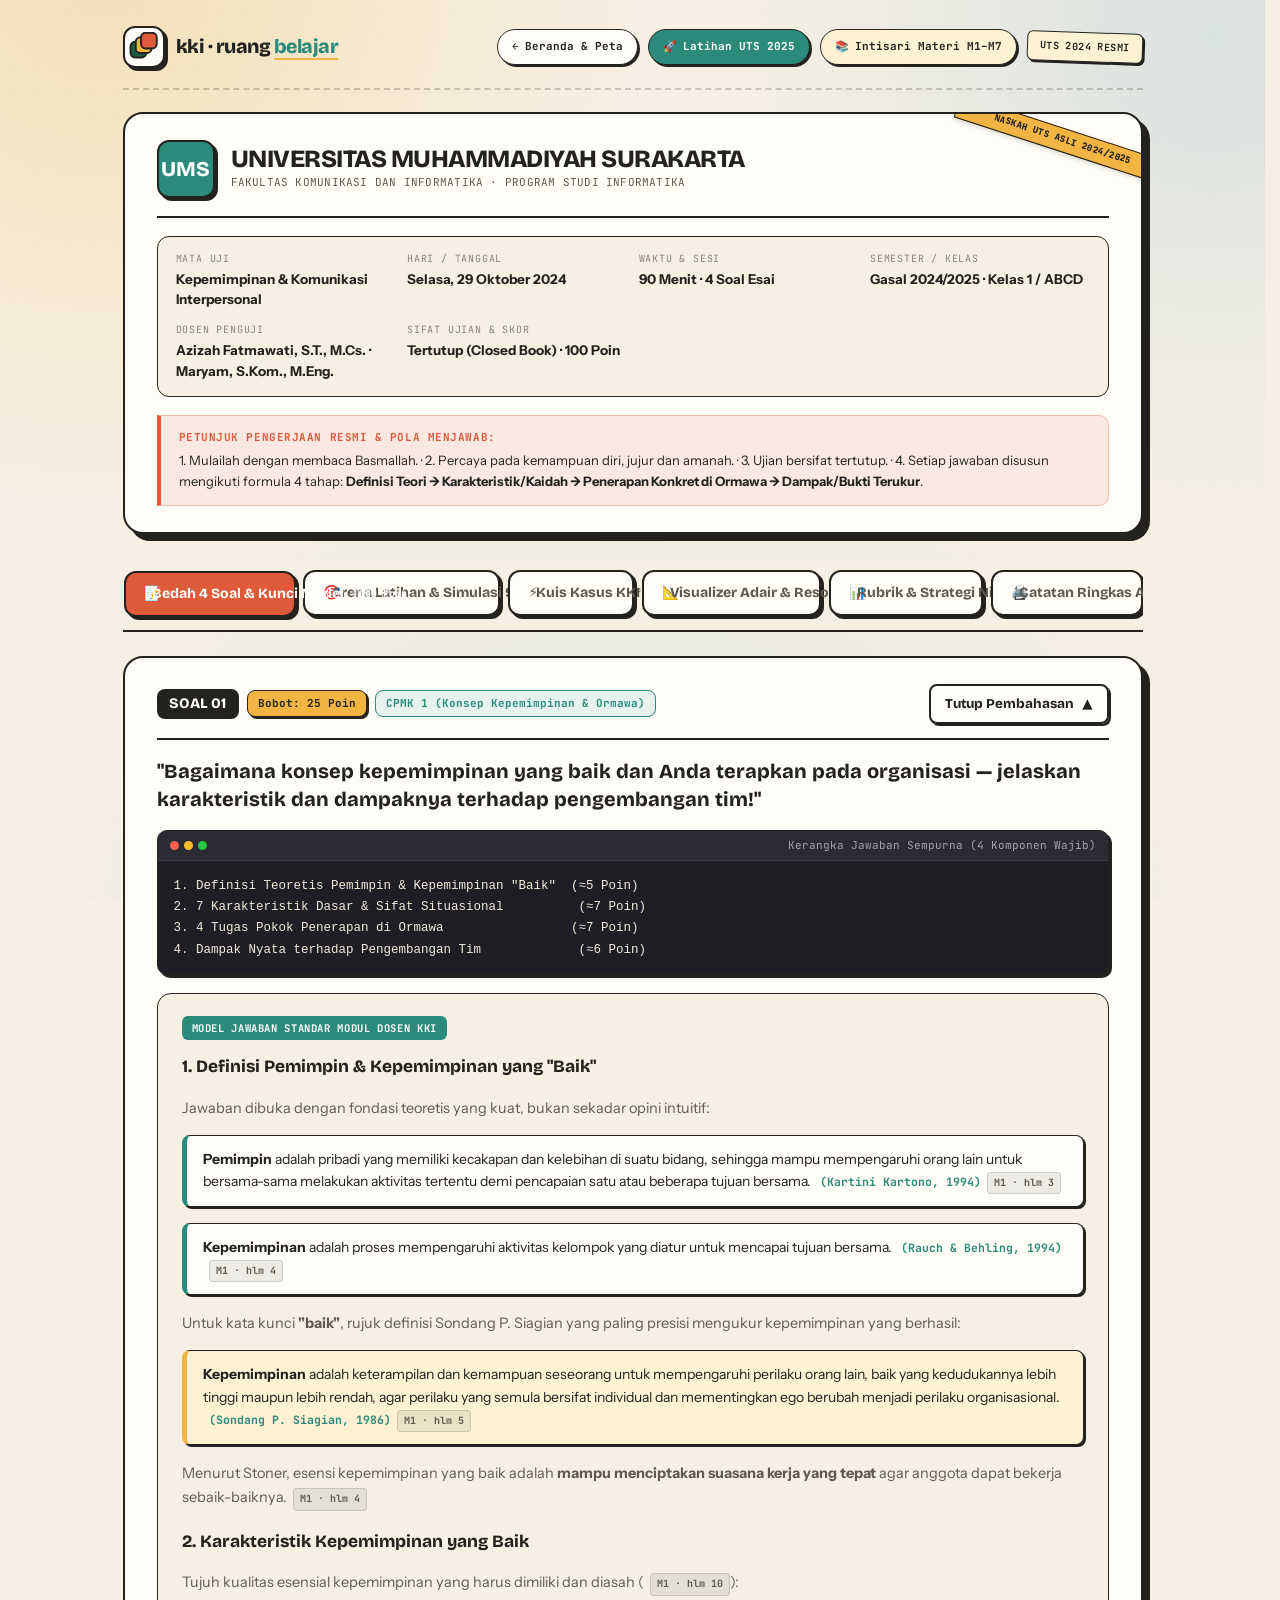
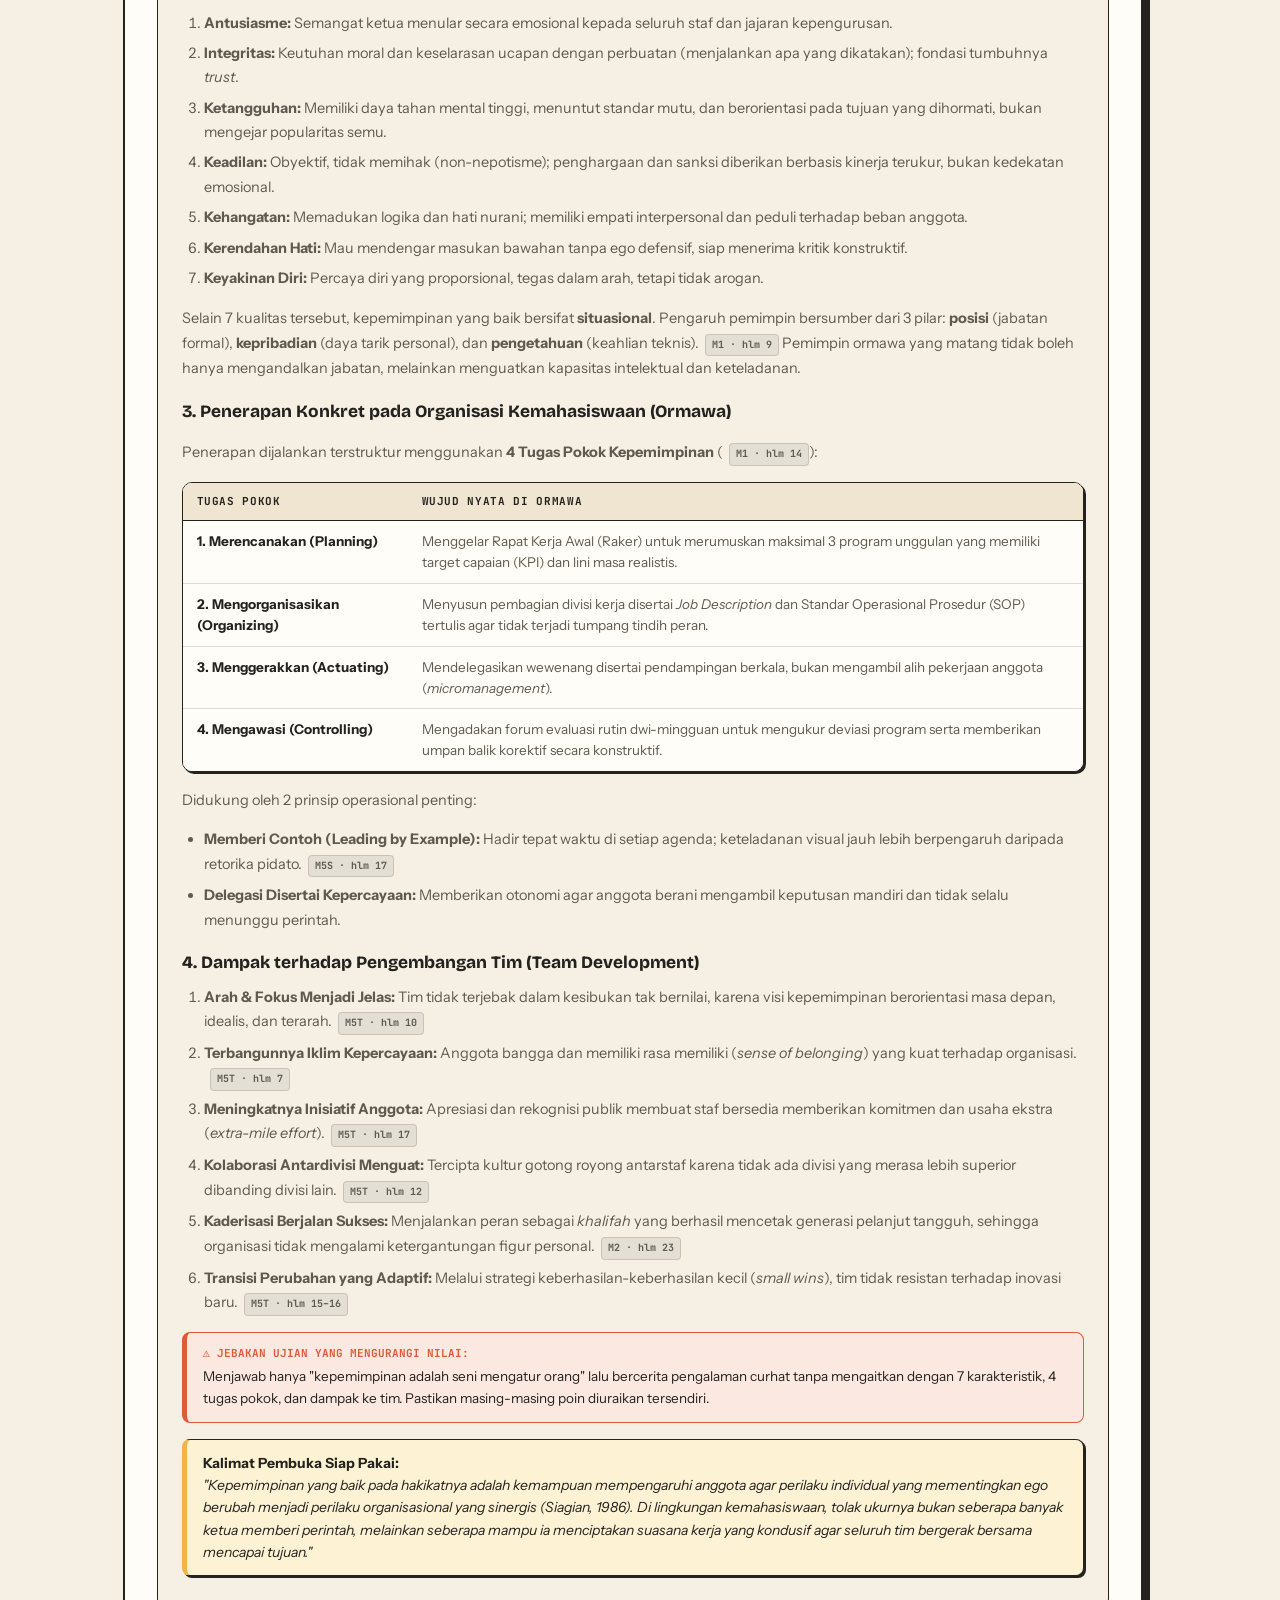
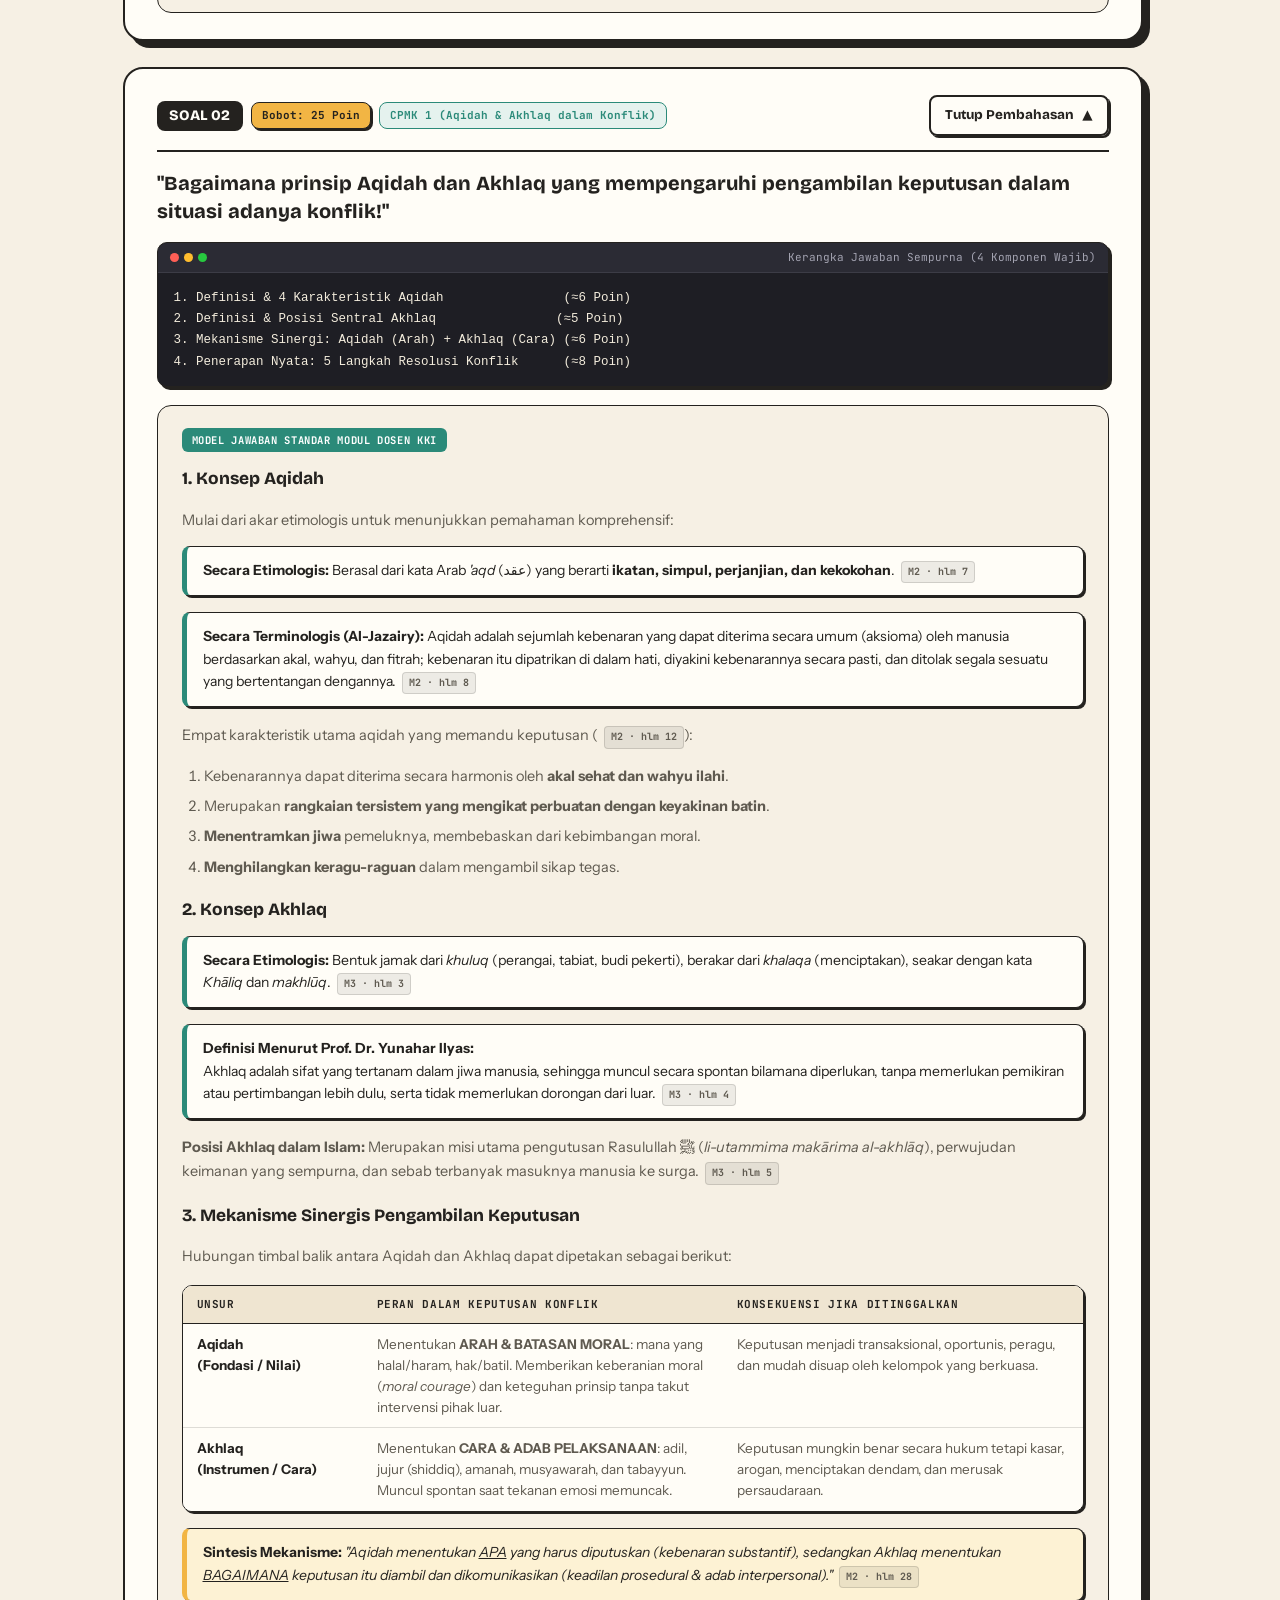
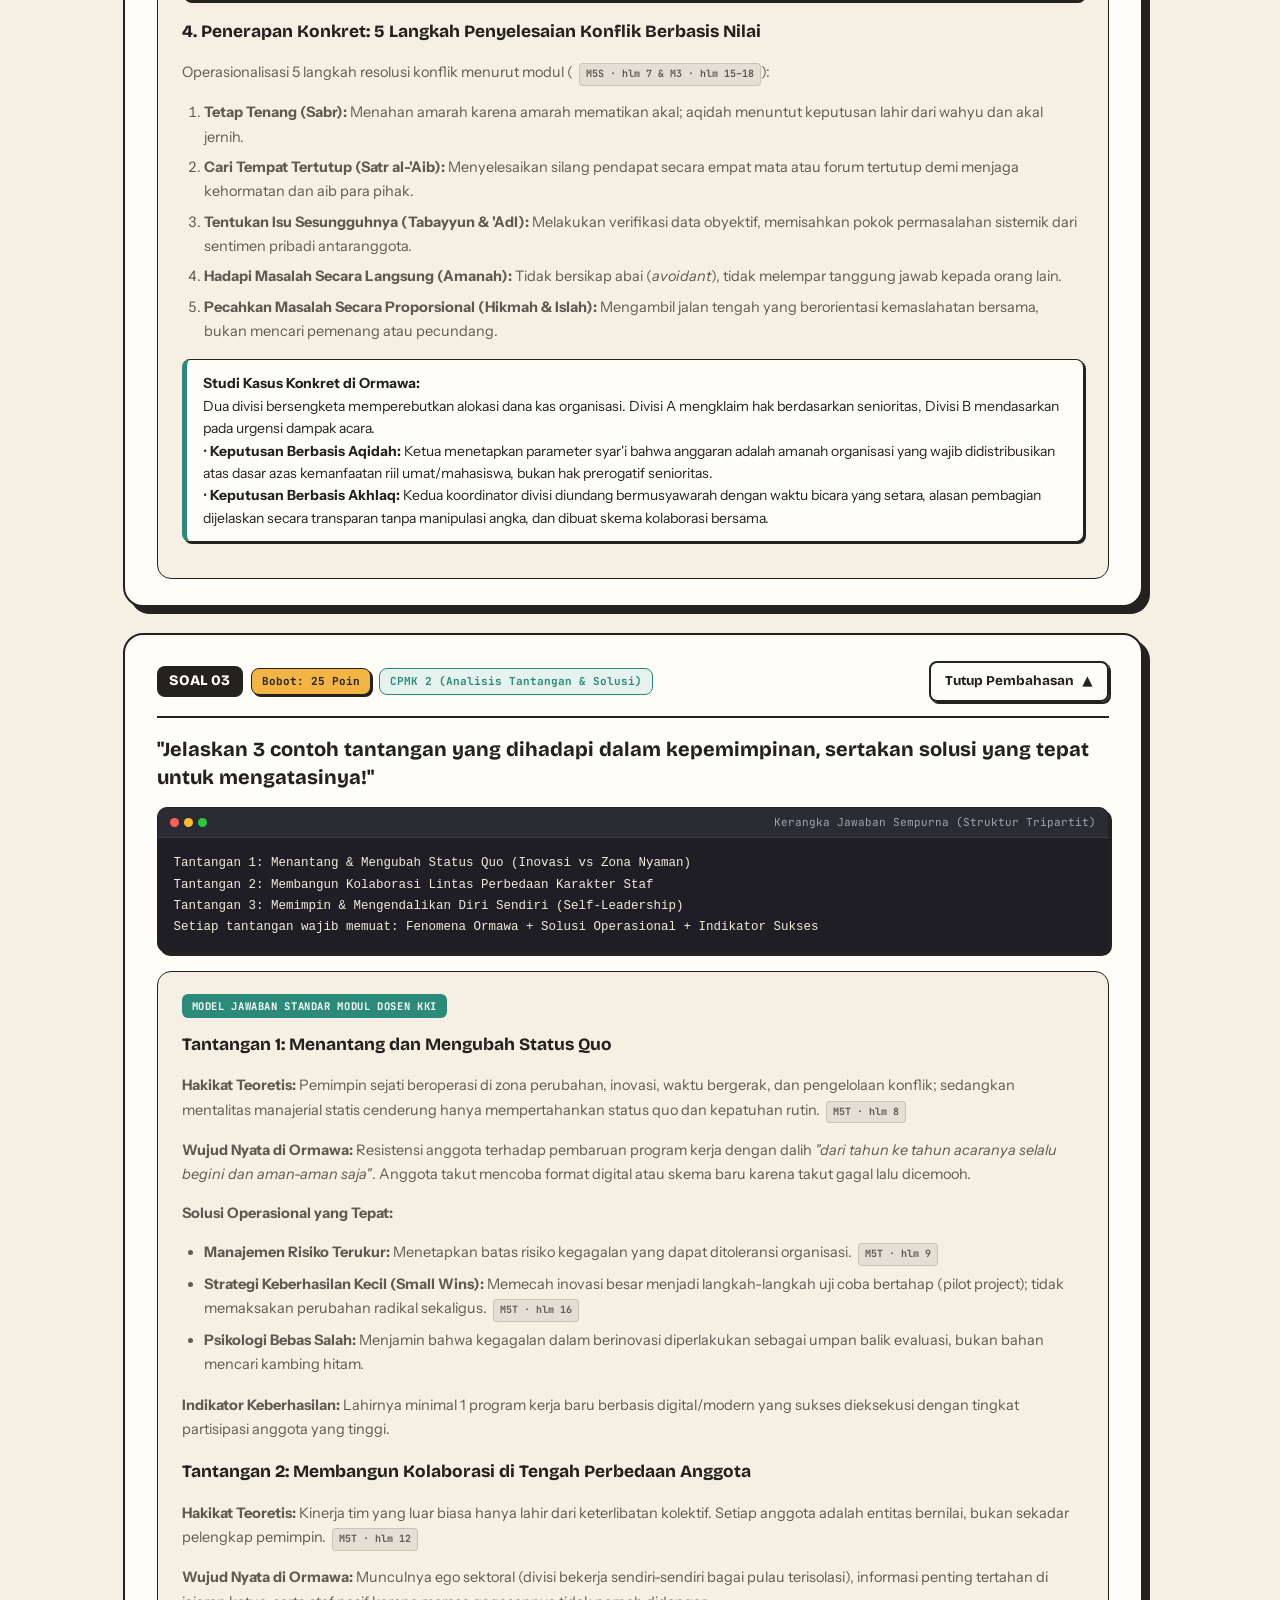
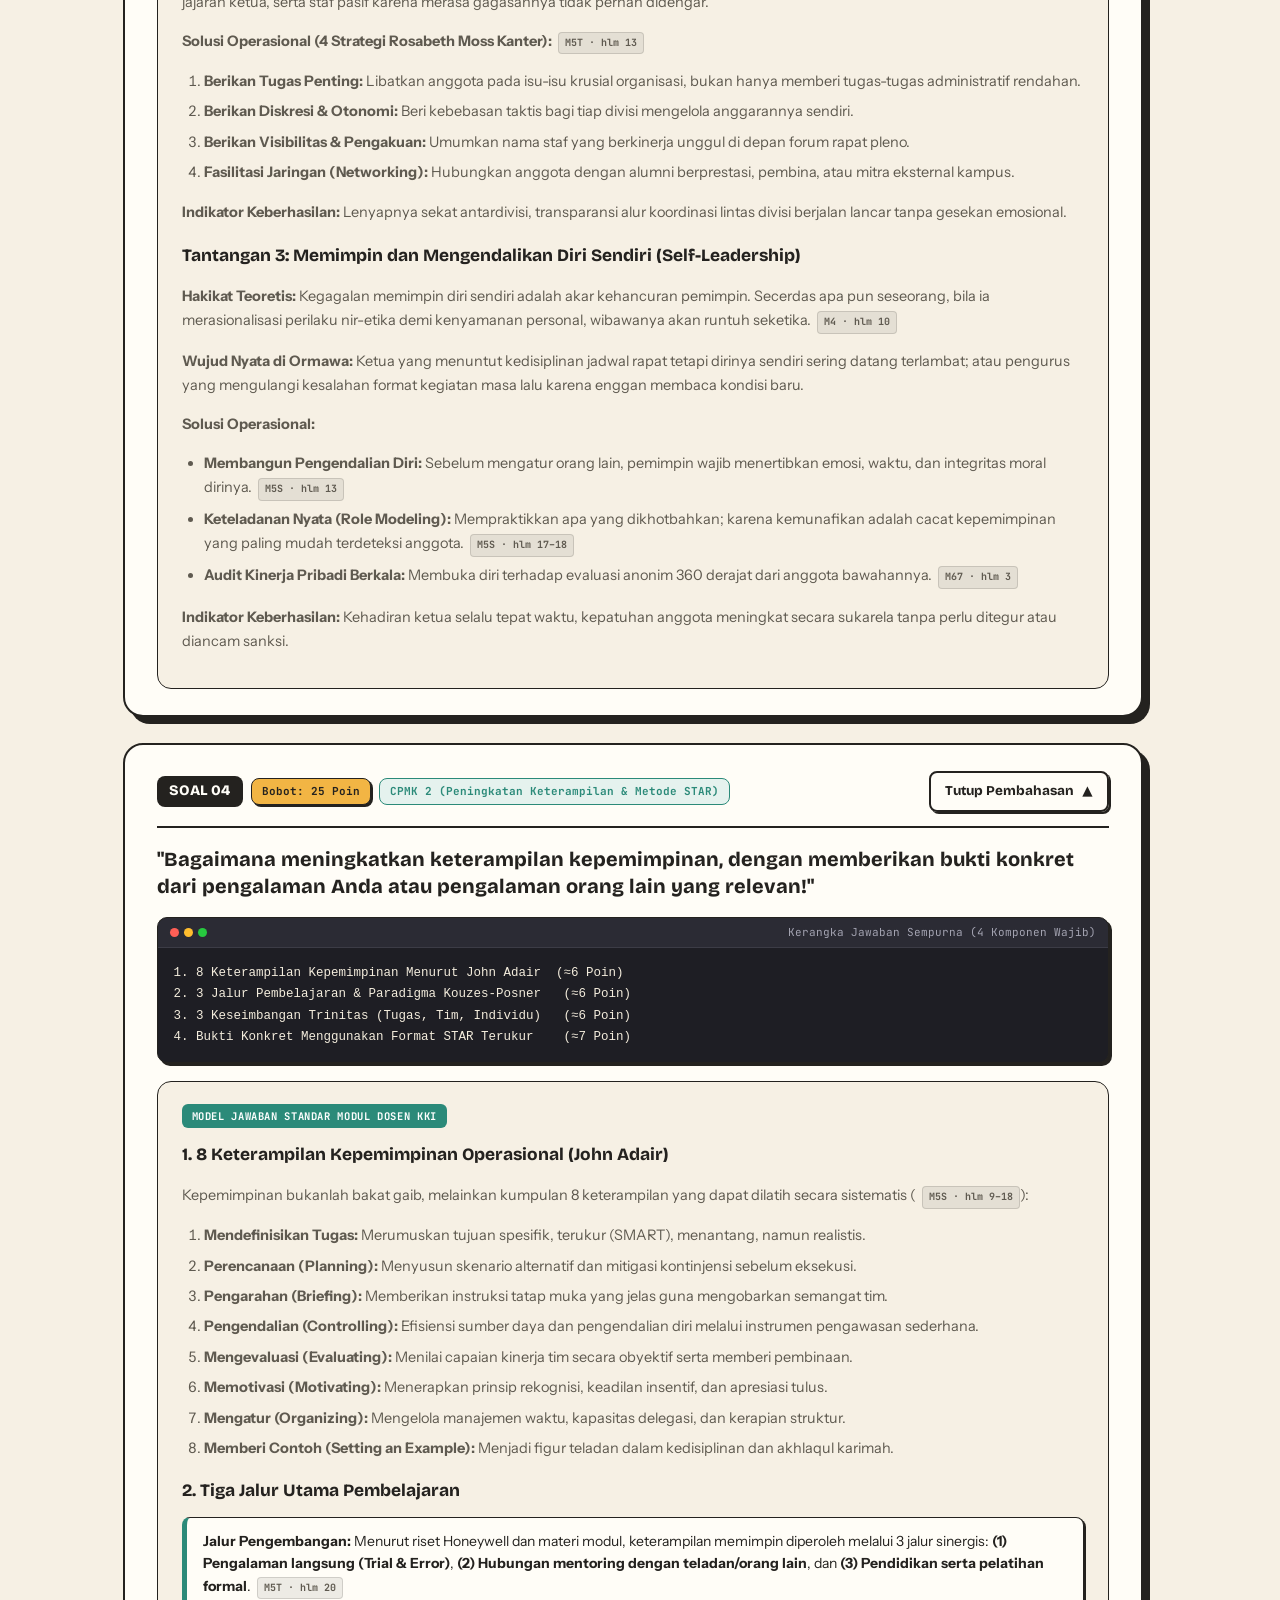
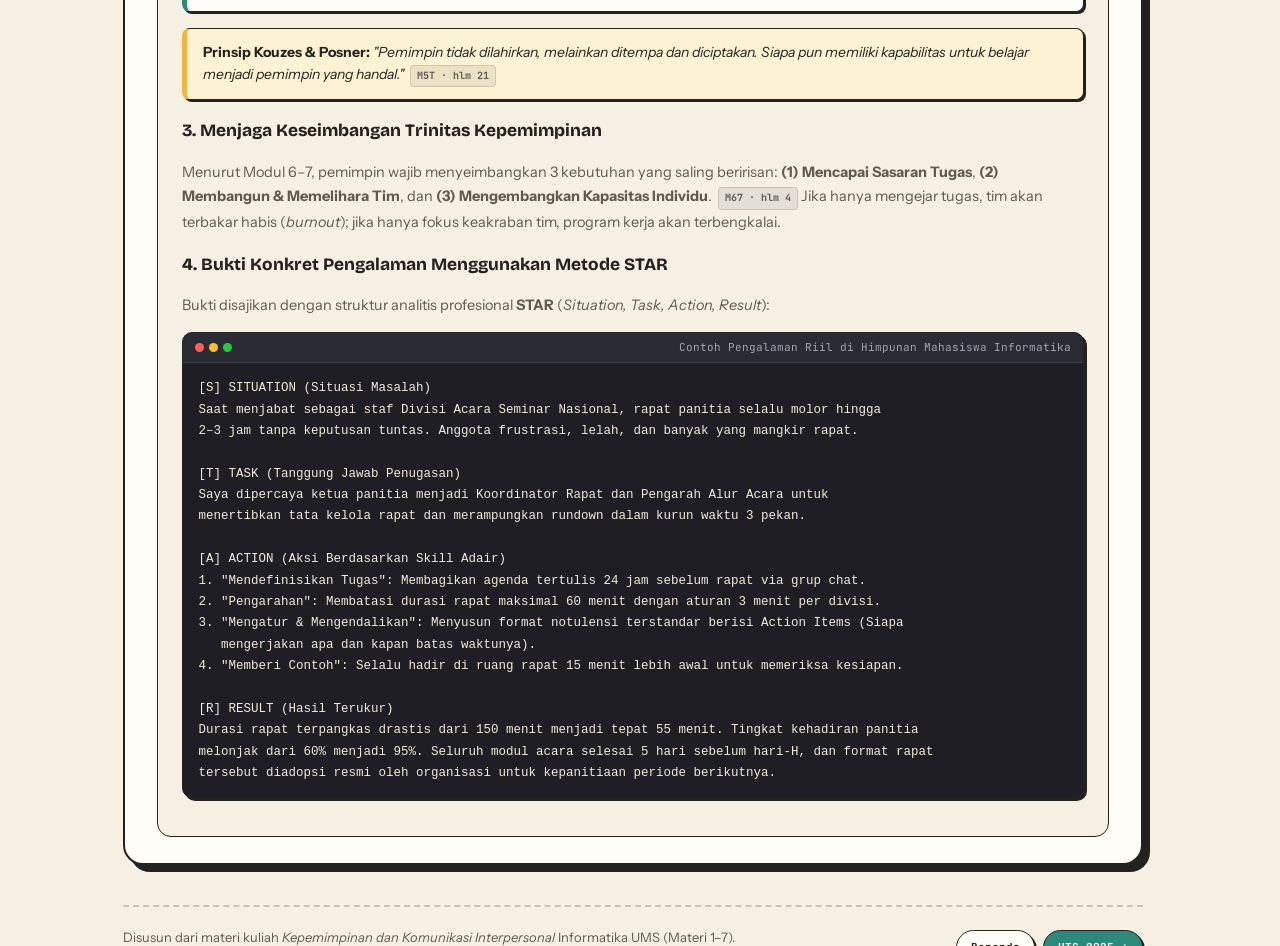
==== commit 0920d2ca: "feat: complete redesign of KKI website with studio paper neo-brutalist theme matching pemvis" ====
--- a/uts-2024.html
+++ b/uts-2024.html
@@ -14,10 +14,11 @@
 <meta property="og:image" content="https://voltakyy.github.io/belajar-uts-kepemimpinan/favicon.svg">
 <meta name="twitter:card" content="summary">
 <link rel="canonical" href="https://voltakyy.github.io/belajar-uts-kepemimpinan/uts-2024.html">
-<link rel="icon" href="data:image/svg+xml,<svg xmlns='http://www.w3.org/2000/svg' viewBox='0 0 100 100'><rect width='100' height='100' rx='22' fill='%231e5b45'/><text x='50' y='68' font-size='52' font-family='Georgia' fill='%23f6f2e9' text-anchor='middle'>K</text></svg>">
+<link rel="icon" href="favicon.svg" type="image/svg+xml">
 <link rel="preconnect" href="https://fonts.googleapis.com">
 <link rel="preconnect" href="https://fonts.gstatic.com" crossorigin>
 <link href="https://fonts.googleapis.com/css2?family=Bricolage+Grotesque:opsz,wght@12..96,400..800&family=Instrument+Sans:ital,wght@0,400..700;1,400..600&family=JetBrains+Mono:wght@400;500;600;700&display=swap" rel="stylesheet">
+<link rel="stylesheet" href="styles.css">
 
 <style>
 /* =========================================================
@@ -1089,7 +1090,7 @@
   </header>
 
   <!-- ================= HERO & INFO NASKAH RESMI ================= -->
-  <section class="official-header-card">
+  <section class="official-header-card" data-stamp="NASKAH UTS ASLI 2024/2025">
     <div class="univ-brand">
       <div class="univ-logo-box">UMS</div>
       <div class="univ-titles">
--- a/styles.css
+++ b/styles.css
@@ -0,0 +1,1485 @@
+/* =========================================================
+   Ruang Kepemimpinan — UTS KKI UMS
+   Sistem Desain: Studio Paper Neo-Brutalist (Identik dengan Ruang Visual)
+   ========================================================= */
+
+@import url('https://fonts.googleapis.com/css2?family=Bricolage+Grotesque:opsz,wght@12..96,400..800&family=Instrument+Sans:ital,wght@0,400..700;1,400..600&family=JetBrains+Mono:wght@400;500;600;700&display=swap');
+
+:root {
+  --paper: #f6f0e4;
+  --paper-deep: #efe5d1;
+  --card: #fffdf7;
+  --ink: #24221f;
+  --ink-soft: #5f5a50;
+  --ink-faint: #8a8377;
+  --mustard: #f2b544;
+  --mustard-soft: #fdf2d4;
+  --tomato: #dd5a3a;
+  --tomato-soft: #fbe8e1;
+  --teal: #2b8a79;
+  --teal-soft: #e5f2ee;
+  --blue: #9fc3d8;
+  --blue-soft: #e8f1f5;
+  --plum: #7d5a86;
+  --plum-soft: #f0e9f2;
+  --font: 'Instrument Sans', ui-sans-serif, system-ui, -apple-system, sans-serif;
+  --display: 'Bricolage Grotesque', 'Instrument Sans', ui-sans-serif, system-ui, sans-serif;
+  --mono: 'JetBrains Mono', ui-monospace, 'Cascadia Code', Consolas, monospace;
+  --radius: 20px;
+  --shadow: 7px 7px 0 var(--ink);
+}
+
+*, *::before, *::after {
+  box-sizing: border-box;
+  min-inline-size: 0;
+}
+
+html {
+  scroll-behavior: smooth;
+  scrollbar-gutter: stable;
+  overflow-x: clip;
+}
+
+body {
+  margin: 0;
+  min-height: 100vh;
+  min-height: 100dvh;
+  color: var(--ink);
+  font-family: var(--font);
+  font-size: 16px;
+  line-height: 1.55;
+  background:
+    radial-gradient(circle at 8% -4%, rgba(242,181,68,.28), transparent 34rem),
+    radial-gradient(circle at 96% 4%, rgba(159,195,216,.32), transparent 30rem),
+    radial-gradient(circle at 50% 110%, rgba(43,138,121,.14), transparent 36rem),
+    var(--paper);
+  background-attachment: fixed;
+  -webkit-font-smoothing: antialiased;
+  overflow-x: clip;
+}
+
+body::before {
+  content: '';
+  position: fixed;
+  inset: 0;
+  z-index: 0;
+  pointer-events: none;
+  background-image: radial-gradient(rgba(36,34,31,.12) 1px, transparent 1.6px);
+  background-size: 26px 26px;
+  opacity: .24;
+}
+
+[hidden] { display: none !important; }
+button { font: inherit; color: inherit; }
+a { color: inherit; }
+img, svg { max-width: 100%; height: auto; }
+::selection { background: rgba(242,181,68,.55); color: var(--ink); }
+:focus-visible { outline: 3px solid var(--blue); outline-offset: 3px; }
+
+.skip-link {
+  position: fixed;
+  top: -100px;
+  left: 20px;
+  background: var(--ink);
+  color: #fffaf0;
+  padding: 10px 18px;
+  border-radius: 8px;
+  z-index: 9999;
+  font-family: var(--mono);
+  font-size: 13px;
+  font-weight: 700;
+  text-decoration: none;
+  box-shadow: 0 4px 12px rgba(0,0,0,0.25);
+  transition: top 0.2s ease;
+}
+.skip-link:focus {
+  top: 16px;
+  outline: 3px solid var(--mustard);
+}
+
+.shell {
+  position: relative;
+  z-index: 1;
+  width: min(1080px, 100%);
+  max-width: 100%;
+  margin: 0 auto;
+  padding: 22px clamp(16px, 3.4vw, 30px) 48px;
+  overflow-x: clip;
+}
+
+/* ---------- Header & Nav ---------- */
+.site-head {
+  display: flex;
+  align-items: center;
+  justify-content: space-between;
+  gap: 16px;
+  flex-wrap: wrap;
+  width: 100%;
+  padding: 4px 0 20px;
+  border-bottom: 2px dashed rgba(36,34,31,.22);
+}
+.brand {
+  display: inline-flex;
+  align-items: center;
+  gap: 11px;
+  text-decoration: none;
+}
+.brand-mark {
+  width: 42px;
+  height: 42px;
+  flex: 0 0 auto;
+  padding: 4px;
+  border: 2px solid var(--ink);
+  border-radius: 12px;
+  background: var(--card);
+  box-shadow: 3px 3px 0 var(--ink);
+  display: grid;
+  place-items: center;
+}
+.brand-mark svg { display: block; width: 100%; height: 100%; }
+.brand-text {
+  font-family: var(--display);
+  font-size: 1.22rem;
+  font-weight: 800;
+  letter-spacing: -.025em;
+  color: var(--ink);
+}
+.brand-text em {
+  font-style: normal;
+  color: var(--teal);
+  border-bottom: 2.5px solid var(--mustard);
+}
+
+.head-meta {
+  display: flex;
+  align-items: center;
+  gap: 10px;
+  flex-wrap: wrap;
+}
+.exam-nav {
+  display: flex;
+  align-items: center;
+  gap: 10px;
+  flex-wrap: wrap;
+}
+.nav-pill {
+  display: inline-flex;
+  align-items: center;
+  gap: 6px;
+  padding: 8px 14px;
+  border: 1.5px solid var(--ink);
+  border-radius: 999px;
+  background: var(--card);
+  font-family: var(--mono);
+  font-size: 11px;
+  font-weight: 700;
+  text-decoration: none;
+  box-shadow: 2px 2px 0 var(--ink);
+  transition: all .15s ease;
+  cursor: pointer;
+}
+.nav-pill:hover {
+  transform: translate(-1px, -1px);
+  box-shadow: 4px 4px 0 var(--ink);
+  background: var(--mustard-soft);
+}
+.nav-pill.active {
+  background: var(--mustard);
+  color: var(--ink);
+}
+.stamp-badge {
+  font-family: var(--mono);
+  font-size: 10px;
+  letter-spacing: .04em;
+  padding: 6px 12px;
+  border: 1.5px solid var(--ink);
+  border-radius: 6px;
+  background: var(--mustard-soft);
+  transform: rotate(2deg);
+  box-shadow: 2px 2px 0 var(--ink);
+  white-space: nowrap;
+  font-weight: 700;
+}
+
+/* ---------- Hero Section ---------- */
+.hero {
+  display: grid;
+  grid-template-columns: 1.08fr 0.92fr;
+  align-items: center;
+  gap: clamp(28px, 5vw, 54px);
+  padding: 42px 0 38px;
+}
+@media (max-width: 820px) {
+  .hero {
+    grid-template-columns: 1fr;
+    gap: 28px;
+    padding: 28px 0;
+  }
+}
+.hero-copy {
+  min-width: 0;
+}
+.kicker {
+  display: flex;
+  align-items: center;
+  gap: 9px;
+  margin: 0 0 16px;
+  font-family: var(--mono);
+  font-size: 11px;
+  letter-spacing: .12em;
+  text-transform: uppercase;
+  color: var(--ink-soft);
+}
+.kicker-dot {
+  width: 8px;
+  height: 8px;
+  flex: 0 0 auto;
+  border-radius: 50%;
+  background: var(--teal);
+  box-shadow: 0 0 0 3px rgba(43,138,121,.16);
+}
+h1 {
+  margin: 0 0 16px;
+  font-family: var(--display);
+  font-size: clamp(2.1rem, 4.8vw, 3.6rem);
+  font-weight: 800;
+  line-height: 1.05;
+  letter-spacing: -.035em;
+}
+h1 .h1-lead { display: block; }
+h1 .h1-question {
+  display: block;
+  margin-top: .08em;
+  font-size: .88em;
+  letter-spacing: -.02em;
+}
+.marked {
+  position: relative;
+  display: inline-block;
+  white-space: nowrap;
+}
+.marked svg {
+  position: absolute;
+  left: -2%;
+  bottom: -.12em;
+  width: 104%;
+  height: .18em;
+  overflow: visible;
+  pointer-events: none;
+}
+.lede {
+  max-width: 58ch;
+  margin: 0;
+  font-size: 1.02rem;
+  line-height: 1.68;
+  color: var(--ink-soft);
+}
+.hero-actions {
+  display: flex;
+  align-items: center;
+  gap: 14px;
+  flex-wrap: wrap;
+  margin-top: 26px;
+}
+.cta-note {
+  margin: 0;
+  padding-left: 10px;
+  border-left: 2px solid var(--mustard);
+  font-family: var(--mono);
+  font-size: 10px;
+  line-height: 1.6;
+  color: var(--ink-faint);
+}
+
+/* Polaroid Figure */
+.hero-figure {
+  margin: 0;
+  min-width: 0;
+}
+.polaroid {
+  position: relative;
+  padding: 12px 12px 14px;
+  border: 2px solid var(--ink);
+  border-radius: 14px;
+  background: var(--card);
+  box-shadow: 10px 11px 0 var(--ink);
+  transform: rotate(1.4deg);
+  transition: transform .3s ease;
+}
+.polaroid:hover { transform: rotate(0deg); }
+.polaroid::before, .polaroid::after {
+  content: '';
+  position: absolute;
+  z-index: 2;
+  width: 82px;
+  height: 24px;
+  background: rgba(242,181,68,.85);
+  border: 1px solid rgba(36,34,31,.2);
+}
+.polaroid::before { top: -13px; left: 28px; transform: rotate(-6deg); }
+.polaroid::after { bottom: -12px; right: 32px; transform: rotate(4deg); }
+.polaroid > svg {
+  display: block;
+  width: 100%;
+  height: auto;
+  border: 2px solid var(--ink);
+  border-radius: 8px;
+}
+.hero-figure figcaption {
+  margin-top: 14px;
+  text-align: center;
+  font-family: var(--mono);
+  font-size: 10.5px;
+  color: var(--ink-faint);
+  letter-spacing: .02em;
+}
+
+/* ---------- Syllabus Card ---------- */
+.syllabus {
+  padding: 24px clamp(18px, 3.5vw, 30px);
+  border: 2px solid var(--ink);
+  border-radius: var(--radius);
+  background: var(--card);
+  box-shadow: var(--shadow);
+  margin: 28px 0;
+}
+.syllabus-head {
+  display: flex;
+  align-items: flex-end;
+  justify-content: space-between;
+  gap: 16px;
+  padding-bottom: 14px;
+  border-bottom: 2px solid var(--ink);
+}
+.syllabus-head h2 {
+  margin: 0;
+  font-family: var(--display);
+  font-size: 1.4rem;
+  font-weight: 800;
+  letter-spacing: -.02em;
+}
+.syllabus-head p {
+  margin: 0;
+  font-family: var(--mono);
+  font-size: 10px;
+  line-height: 1.6;
+  text-align: right;
+  color: var(--ink-soft);
+}
+.topic-list {
+  list-style: none;
+  margin: 0;
+  padding: 0;
+}
+.topic-row {
+  display: flex;
+  align-items: center;
+  gap: 12px;
+  padding: 12px 0;
+  border-bottom: 1.5px dashed rgba(36,34,31,.18);
+}
+.topic-row:last-child { border-bottom: none; }
+.topic-index {
+  width: 24px;
+  flex: 0 0 auto;
+  font-family: var(--mono);
+  font-size: 10px;
+  font-weight: 700;
+  color: var(--ink-faint);
+}
+.topic-dot {
+  width: 12px;
+  height: 12px;
+  flex: 0 0 auto;
+  border: 1.5px solid var(--ink);
+  border-radius: 50%;
+  background: var(--teal);
+}
+.topic-name {
+  flex: 0 0 auto;
+  font-size: .95rem;
+  font-weight: 700;
+}
+.topic-desc {
+  flex: 1;
+  min-width: 0;
+  overflow: hidden;
+  white-space: nowrap;
+  text-overflow: ellipsis;
+  font-size: .82rem;
+  color: var(--ink-soft);
+}
+.topic-count {
+  flex: 0 0 auto;
+  padding: 3px 10px;
+  border: 1.5px solid var(--ink);
+  border-radius: 999px;
+  background: var(--mustard-soft);
+  font-family: var(--mono);
+  font-size: 10px;
+  font-weight: 700;
+}
+.syllabus-foot {
+  display: flex;
+  align-items: center;
+  justify-content: space-between;
+  gap: 14px;
+  flex-wrap: wrap;
+  margin-top: 4px;
+  padding-top: 14px;
+  border-top: 2px solid var(--ink);
+  font-family: var(--mono);
+  font-size: 10.5px;
+  color: var(--ink-soft);
+}
+
+/* ---------- Year Cards / Paket Ujian ---------- */
+.year-cards {
+  display: grid;
+  grid-template-columns: repeat(auto-fit, minmax(280px, 1fr));
+  gap: 20px;
+  margin: 22px 0;
+}
+.year-card {
+  display: flex;
+  flex-direction: column;
+  padding: 24px clamp(18px, 3.5vw, 28px);
+  border: 2px solid var(--ink);
+  border-radius: var(--radius);
+  background: var(--card);
+  box-shadow: 5px 5px 0 var(--ink);
+  text-decoration: none;
+  transition: all .15s ease;
+}
+.year-card:hover {
+  transform: translate(-2px, -2px);
+  box-shadow: 8px 8px 0 var(--ink);
+  background: var(--mustard-soft);
+}
+.year-card .yr {
+  font-family: var(--mono);
+  font-size: 10.5px;
+  font-weight: 700;
+  text-transform: uppercase;
+  color: var(--teal);
+  margin-bottom: 4px;
+}
+.year-card h3 {
+  margin: 0;
+  font-family: var(--display);
+  font-size: 1.5rem;
+  font-weight: 800;
+}
+.year-card .dt {
+  font-family: var(--mono);
+  font-size: 11px;
+  color: var(--ink-faint);
+  margin: 6px 0 14px;
+}
+.year-card ul {
+  margin: 0 0 18px;
+  padding-left: 18px;
+  font-size: 13.5px;
+  line-height: 1.6;
+  color: var(--ink-soft);
+  flex: 1;
+}
+.year-card .go {
+  align-self: flex-start;
+  display: inline-flex;
+  align-items: center;
+  gap: 6px;
+  padding: 8px 14px;
+  border: 1.5px solid var(--ink);
+  border-radius: 8px;
+  background: var(--ink);
+  color: #fffdf7;
+  font-family: var(--display);
+  font-weight: 750;
+  font-size: 12.5px;
+}
+
+/* ---------- Official Header Card ---------- */
+.official-header-card {
+  border: 2px solid var(--ink);
+  border-radius: var(--radius);
+  background: var(--card);
+  box-shadow: var(--shadow);
+  padding: 26px clamp(18px, 4vw, 32px);
+  margin: 22px 0 26px;
+  position: relative;
+  overflow: hidden;
+}
+.official-header-card::before {
+  content: attr(data-stamp);
+  position: absolute;
+  top: 14px;
+  right: -32px;
+  background: var(--mustard);
+  border: 1.5px solid var(--ink);
+  font-family: var(--mono);
+  font-size: 9px;
+  font-weight: 800;
+  padding: 4px 38px;
+  transform: rotate(18deg);
+  box-shadow: 0 2px 4px rgba(0,0,0,.15);
+  letter-spacing: .08em;
+}
+.univ-brand {
+  display: flex;
+  align-items: center;
+  gap: 16px;
+  border-bottom: 2px solid var(--ink);
+  padding-bottom: 18px;
+  margin-bottom: 18px;
+}
+.univ-logo-box {
+  width: 58px;
+  height: 58px;
+  border: 2px solid var(--ink);
+  border-radius: 12px;
+  background: var(--teal);
+  color: #fff;
+  display: grid;
+  place-items: center;
+  font-family: var(--display);
+  font-weight: 850;
+  font-size: 21px;
+  box-shadow: 3px 3px 0 var(--ink);
+  flex-shrink: 0;
+}
+.univ-titles h1 {
+  margin: 0;
+  font-family: var(--display);
+  font-size: clamp(1.2rem, 3vw, 1.55rem);
+  font-weight: 800;
+  letter-spacing: -.02em;
+}
+.univ-titles p {
+  margin: 2px 0 0;
+  font-family: var(--mono);
+  font-size: 11px;
+  color: var(--ink-soft);
+  letter-spacing: .02em;
+}
+.exam-meta-grid {
+  display: grid;
+  grid-template-columns: repeat(auto-fit, minmax(min(100%, 180px), 1fr));
+  gap: 12px;
+  margin-bottom: 18px;
+  background: var(--paper);
+  border: 1.5px solid var(--ink);
+  border-radius: 12px;
+  padding: 14px 18px;
+}
+.meta-item {
+  display: flex;
+  flex-direction: column;
+}
+.meta-label {
+  font-family: var(--mono);
+  font-size: 10px;
+  text-transform: uppercase;
+  letter-spacing: .08em;
+  color: var(--ink-faint);
+}
+.meta-val {
+  font-weight: 700;
+  font-size: 13.5px;
+  color: var(--ink);
+  margin-top: 2px;
+}
+.guidance-box {
+  border-left: 4px solid var(--tomato);
+  background: var(--tomato-soft);
+  padding: 13px 18px;
+  border-radius: 0 10px 10px 0;
+  font-size: 13px;
+  line-height: 1.6;
+  border-top: 1.5px solid rgba(221, 90, 58, 0.3);
+  border-right: 1.5px solid rgba(221, 90, 58, 0.3);
+  border-bottom: 1.5px solid rgba(221, 90, 58, 0.3);
+}
+.guidance-box strong {
+  display: block;
+  font-family: var(--mono);
+  font-size: 11px;
+  text-transform: uppercase;
+  margin-bottom: 4px;
+  color: var(--tomato);
+  letter-spacing: .05em;
+}
+
+/* ---------- Sticky Tabs Bar ---------- */
+.exam-tabs-wrap {
+  position: sticky;
+  top: 0;
+  z-index: 40;
+  background: rgba(246, 240, 228, 0.94);
+  backdrop-filter: blur(8px);
+  border-bottom: 2px solid var(--ink);
+  margin-top: 18px;
+  padding: 10px 0;
+}
+.exam-tabs {
+  display: flex;
+  gap: 8px;
+  overflow-x: auto;
+  scrollbar-width: none;
+  padding-bottom: 4px;
+}
+.exam-tabs::-webkit-scrollbar { display: none; }
+.tab-trigger {
+  display: inline-flex;
+  align-items: center;
+  gap: 8px;
+  padding: 10px 18px;
+  border: 2px solid var(--ink);
+  border-radius: 12px;
+  background: var(--card);
+  font-family: var(--display);
+  font-size: 14px;
+  font-weight: 750;
+  color: var(--ink-soft);
+  cursor: pointer;
+  box-shadow: 3px 3px 0 var(--ink);
+  white-space: nowrap;
+  transition: all .15s ease;
+}
+.tab-trigger:hover {
+  transform: translate(-1px, -1px);
+  box-shadow: 5px 5px 0 var(--ink);
+  color: var(--ink);
+}
+.tab-trigger.active {
+  background: var(--tomato);
+  color: #fffdf7;
+  border-color: var(--ink);
+  box-shadow: 3px 3px 0 var(--ink);
+  transform: translate(1px, 1px);
+}
+.tab-badge {
+  font-family: var(--mono);
+  font-size: 10px;
+  padding: 2px 7px;
+  border-radius: 6px;
+  background: rgba(36,34,31,.12);
+  color: inherit;
+  font-weight: 700;
+}
+.tab-trigger.active .tab-badge {
+  background: rgba(255,255,255,.25);
+  color: #fff;
+}
+
+/* ---------- Tab Panes ---------- */
+.exam-pane {
+  display: none;
+  animation: fadeIn .2s ease-out;
+  padding-top: 24px;
+}
+.exam-pane.active {
+  display: block;
+}
+@keyframes fadeIn {
+  from { opacity: 0; transform: translateY(6px); }
+  to { opacity: 1; transform: translateY(0); }
+}
+
+/* ---------- Question & Solution Cards ---------- */
+.q-post {
+  border: 2px solid var(--ink);
+  border-radius: var(--radius);
+  background: var(--card);
+  box-shadow: var(--shadow);
+  padding: 26px clamp(18px, 3.5vw, 32px);
+  margin-bottom: 26px;
+  position: relative;
+}
+.q-post-header {
+  display: flex;
+  align-items: center;
+  justify-content: space-between;
+  gap: 14px;
+  flex-wrap: wrap;
+  padding-bottom: 14px;
+  border-bottom: 2px solid var(--ink);
+  margin-bottom: 18px;
+}
+.q-badge-group {
+  display: flex;
+  align-items: center;
+  gap: 8px;
+  flex-wrap: wrap;
+}
+.badge-qno {
+  background: var(--ink);
+  color: #fffdf7;
+  font-family: var(--display);
+  font-weight: 800;
+  font-size: 14.5px;
+  padding: 4px 12px;
+  border-radius: 8px;
+  letter-spacing: .02em;
+}
+.badge-score {
+  background: var(--mustard);
+  color: var(--ink);
+  border: 1.5px solid var(--ink);
+  font-family: var(--mono);
+  font-weight: 700;
+  font-size: 11px;
+  padding: 4px 10px;
+  border-radius: 8px;
+  box-shadow: 2px 2px 0 var(--ink);
+}
+.badge-cpmk {
+  background: var(--teal-soft);
+  color: var(--teal);
+  border: 1.5px solid var(--teal);
+  font-family: var(--mono);
+  font-weight: 700;
+  font-size: 11px;
+  padding: 4px 10px;
+  border-radius: 8px;
+}
+.q-statement {
+  font-family: var(--display);
+  font-size: 1.25rem;
+  font-weight: 750;
+  line-height: 1.38;
+  color: var(--ink);
+  margin: 0 0 16px;
+}
+
+/* Solution Box */
+.solution-card {
+  background: var(--paper);
+  border: 1.5px solid var(--ink);
+  border-radius: 14px;
+  padding: 20px clamp(14px, 3vw, 24px);
+  margin-top: 18px;
+}
+.sol-tag {
+  display: inline-flex;
+  align-items: center;
+  gap: 6px;
+  background: var(--teal);
+  color: #fff;
+  font-family: var(--mono);
+  font-size: 10.5px;
+  font-weight: 700;
+  padding: 4px 10px;
+  border-radius: 6px;
+  margin-bottom: 14px;
+  text-transform: uppercase;
+  letter-spacing: .06em;
+}
+.sol-content h4 {
+  font-family: var(--display);
+  font-size: 1.08rem;
+  font-weight: 750;
+  margin: 18px 0 8px;
+  color: var(--ink);
+}
+.sol-content h4:first-of-type { margin-top: 0; }
+.sol-content p, .sol-content li {
+  font-size: 14.5px;
+  line-height: 1.68;
+  color: var(--ink-soft);
+}
+.sol-content ul, .sol-content ol {
+  margin: 8px 0 16px 22px;
+  padding: 0;
+}
+.sol-content li { margin-bottom: 6px; }
+
+/* Code / Skeleton Box */
+.code-window {
+  border: 1.5px solid var(--ink);
+  border-radius: 10px;
+  background: #1e1e24;
+  color: #f3ecdc;
+  margin: 14px 0 18px;
+  overflow: hidden;
+  box-shadow: 3px 3px 0 var(--ink);
+}
+.code-bar {
+  display: flex;
+  align-items: center;
+  justify-content: space-between;
+  padding: 6px 12px;
+  background: #2b2b34;
+  border-bottom: 1px solid #3c3c46;
+  font-family: var(--mono);
+  font-size: 11px;
+  color: #a4a4b2;
+}
+.code-dots {
+  display: flex;
+  gap: 5px;
+}
+.code-dots span {
+  width: 9px;
+  height: 9px;
+  border-radius: 50%;
+  background: #555;
+}
+.code-dots span:nth-child(1) { background: #ff5f56; }
+.code-dots span:nth-child(2) { background: #ffbd2e; }
+.code-dots span:nth-child(3) { background: #27c93f; }
+.code-window pre {
+  margin: 0;
+  padding: 14px 16px;
+  overflow-x: auto;
+  font-family: var(--mono);
+  font-size: 12.5px;
+  line-height: 1.55;
+}
+
+/* Callout Boxes */
+.def-box {
+  background: var(--card);
+  border: 1.5px solid var(--ink);
+  border-left: 5px solid var(--teal);
+  border-radius: 8px;
+  padding: 12px 16px;
+  margin: 12px 0 16px;
+  font-size: 14px;
+  line-height: 1.6;
+  box-shadow: 2px 2px 0 var(--ink);
+}
+.def-box.gold {
+  border-left-color: var(--mustard);
+  background: var(--mustard-soft);
+}
+.def-box .who {
+  font-family: var(--mono);
+  font-size: 11.5px;
+  font-weight: 700;
+  color: var(--teal);
+  margin-left: 6px;
+}
+.src-tag {
+  display: inline-block;
+  font-family: var(--mono);
+  font-size: 10px;
+  font-weight: 700;
+  padding: 2px 6px;
+  border-radius: 4px;
+  background: rgba(36,34,31,.08);
+  color: var(--ink-soft);
+  margin-left: 6px;
+  border: 1px solid rgba(36,34,31,.15);
+}
+.warn-box {
+  background: var(--tomato-soft);
+  border: 1.5px solid var(--tomato);
+  border-left: 5px solid var(--tomato);
+  border-radius: 8px;
+  padding: 12px 16px;
+  margin: 14px 0 16px;
+  font-size: 13.5px;
+  line-height: 1.6;
+  color: var(--ink);
+}
+.warn-box strong {
+  color: var(--tomato);
+  font-family: var(--mono);
+  font-size: 11px;
+  text-transform: uppercase;
+  display: block;
+  margin-bottom: 4px;
+}
+
+/* Tables */
+.rubrik-table-wrap {
+  width: 100%;
+  max-width: 100%;
+  overflow-x: auto;
+  -webkit-overflow-scrolling: touch;
+  margin: 16px 0;
+  border: 1.5px solid var(--ink);
+  border-radius: 10px;
+  background: var(--card);
+  box-shadow: 2px 2px 0 var(--ink);
+  overscroll-behavior-x: contain;
+}
+.rubrik-table {
+  width: 100%;
+  border-collapse: collapse;
+  font-size: 13.5px;
+  background: var(--card);
+  min-width: 480px;
+}
+.rubrik-table th {
+  background: var(--paper-deep);
+  border-bottom: 1.5px solid var(--ink);
+  padding: 10px 14px;
+  text-align: left;
+  font-family: var(--mono);
+  font-size: 11px;
+  text-transform: uppercase;
+  color: var(--ink);
+  letter-spacing: .06em;
+}
+.rubrik-table td {
+  padding: 10px 14px;
+  border-bottom: 1px solid rgba(36,34,31,.15);
+  vertical-align: top;
+  color: var(--ink-soft);
+}
+.rubrik-table tr:last-child td { border-bottom: none; }
+.rubrik-table td:first-child {
+  font-weight: 700;
+  color: var(--ink);
+}
+
+/* Accordion / Details */
+details {
+  border: 2px solid var(--ink);
+  border-radius: 14px;
+  background: var(--card);
+  margin-bottom: 16px;
+  box-shadow: 4px 4px 0 var(--ink);
+  overflow: hidden;
+  transition: all .15s ease;
+}
+details[open] {
+  box-shadow: 6px 6px 0 var(--ink);
+}
+summary {
+  padding: 16px 20px;
+  font-family: var(--display);
+  font-size: 1.15rem;
+  font-weight: 750;
+  color: var(--ink);
+  cursor: pointer;
+  background: var(--card);
+  border-bottom: 2px solid transparent;
+  user-select: none;
+  list-style: none;
+  display: flex;
+  align-items: center;
+  justify-content: space-between;
+}
+summary::-webkit-details-marker { display: none; }
+summary::after {
+  content: '▼';
+  font-size: 12px;
+  color: var(--ink-faint);
+  transition: transform .2s ease;
+}
+details[open] summary {
+  border-bottom: 2px solid var(--ink);
+  background: var(--mustard-soft);
+}
+details[open] summary::after {
+  transform: rotate(180deg);
+}
+.acc-body {
+  padding: 20px clamp(16px, 3vw, 24px);
+  background: var(--card);
+}
+.block-title {
+  font-family: var(--display);
+  font-size: 1.05rem;
+  font-weight: 750;
+  margin: 18px 0 8px;
+  color: var(--ink);
+}
+
+/* Glosarium */
+.search-wrap {
+  margin: 18px 0 24px;
+}
+.search-input {
+  width: 100%;
+  padding: 14px 18px;
+  border: 2px solid var(--ink);
+  border-radius: 12px;
+  background: var(--card);
+  font-family: var(--font);
+  font-size: 15px;
+  box-shadow: 3px 3px 0 var(--ink);
+  color: var(--ink);
+}
+.search-input:focus {
+  outline: none;
+  border-color: var(--tomato);
+  box-shadow: 0 0 0 3px var(--tomato-soft);
+}
+.gl {
+  display: grid;
+  grid-template-columns: repeat(auto-fit, minmax(280px, 1fr));
+  gap: 16px;
+}
+.gl-item {
+  border: 1.5px solid var(--ink);
+  border-radius: 12px;
+  background: var(--card);
+  padding: 16px 18px;
+  box-shadow: 3px 3px 0 var(--ink);
+  font-size: 13.5px;
+  line-height: 1.55;
+  color: var(--ink-soft);
+}
+.gl-item b {
+  display: block;
+  font-family: var(--display);
+  font-size: 1.1rem;
+  color: var(--ink);
+  margin-bottom: 4px;
+}
+.gl-item.hide { display: none; }
+
+/* Flashcards 3D Flip */
+.fc-wrap {
+  display: grid;
+  grid-template-columns: repeat(auto-fit, minmax(260px, 1fr));
+  gap: 18px;
+  margin: 22px 0;
+}
+.fc {
+  height: 210px;
+  perspective: 1000px;
+  background: none;
+  border: none;
+  padding: 0;
+  cursor: pointer;
+  text-align: left;
+}
+.fc-in {
+  position: relative;
+  width: 100%;
+  height: 100%;
+  transition: transform .55s cubic-bezier(.4, .2, .2, 1);
+  transform-style: preserve-3d;
+}
+.fc.flip .fc-in { transform: rotateY(180deg); }
+.fc-face {
+  position: absolute;
+  inset: 0;
+  backface-visibility: hidden;
+  border: 2px solid var(--ink);
+  border-radius: 14px;
+  background: var(--card);
+  padding: 20px;
+  box-shadow: 4px 4px 0 var(--ink);
+  display: flex;
+  flex-direction: column;
+  justify-content: center;
+}
+.fc-face .tag {
+  font-family: var(--mono);
+  font-size: 10px;
+  font-weight: 700;
+  letter-spacing: .12em;
+  text-transform: uppercase;
+  color: var(--teal);
+  margin-bottom: 8px;
+}
+.fc-face .fc-q {
+  font-family: var(--display);
+  font-size: 1.12rem;
+  font-weight: 750;
+  line-height: 1.4;
+  color: var(--ink);
+}
+.fc-back {
+  transform: rotateY(180deg);
+  background: var(--mustard-soft);
+  justify-content: flex-start;
+  padding-top: 20px;
+  font-size: 13.5px;
+  line-height: 1.6;
+}
+.fc-back .fc-q {
+  font-family: var(--font);
+  font-size: 13.5px;
+  font-weight: normal;
+}
+
+/* ---------- Simulator Tab ---------- */
+.exam-score-bar {
+  border: 2px solid var(--ink);
+  border-radius: 14px;
+  background: var(--mustard);
+  box-shadow: 5px 5px 0 var(--ink);
+  padding: 18px 24px;
+  margin-bottom: 24px;
+  display: flex;
+  align-items: center;
+  justify-content: space-between;
+  gap: 16px;
+  flex-wrap: wrap;
+}
+.score-info h3 {
+  margin: 0;
+  font-family: var(--display);
+  font-size: 1.25rem;
+  font-weight: 800;
+}
+.score-info p {
+  margin: 2px 0 0;
+  font-size: 12.5px;
+  font-family: var(--mono);
+}
+.score-tally-box {
+  display: flex;
+  align-items: center;
+  gap: 14px;
+}
+.score-big-num {
+  font-family: var(--display);
+  font-size: 2.3rem;
+  font-weight: 850;
+  line-height: 1;
+}
+.grade-pill {
+  padding: 6px 16px;
+  border: 2px solid var(--ink);
+  border-radius: 999px;
+  background: var(--card);
+  font-family: var(--mono);
+  font-weight: 800;
+  font-size: 13px;
+  box-shadow: 2px 2px 0 var(--ink);
+  white-space: nowrap;
+}
+
+.timer-box {
+  display: flex;
+  align-items: center;
+  gap: 12px;
+  background: var(--card);
+  border: 2px solid var(--ink);
+  border-radius: 12px;
+  padding: 10px 18px;
+  box-shadow: 3px 3px 0 var(--ink);
+  margin-bottom: 22px;
+  flex-wrap: wrap;
+}
+.timer-num {
+  font-family: var(--mono);
+  font-size: 26px;
+  font-weight: 800;
+  color: var(--ink);
+  letter-spacing: .05em;
+  min-width: 90px;
+}
+.timer-num.low {
+  color: var(--tomato);
+  animation: pulse 1s infinite alternate;
+}
+@keyframes pulse {
+  from { opacity: 1; }
+  to { opacity: 0.5; }
+}
+
+.essay-sim-card {
+  border: 2px solid var(--ink);
+  border-radius: var(--radius);
+  background: var(--card);
+  box-shadow: var(--shadow);
+  padding: 24px clamp(16px, 3.5vw, 28px);
+  margin-bottom: 24px;
+}
+.sim-textarea {
+  width: 100%;
+  min-height: 125px;
+  border: 1.5px solid var(--ink);
+  border-radius: 10px;
+  padding: 12px 14px;
+  font-family: var(--font);
+  font-size: 14.5px;
+  line-height: 1.6;
+  background: #fff;
+  color: var(--ink);
+  resize: vertical;
+  margin: 10px 0 14px;
+  box-shadow: inset 1px 1px 3px rgba(0,0,0,.08);
+}
+.sim-textarea:focus {
+  outline: none;
+  border-color: var(--tomato);
+  box-shadow: 0 0 0 3px var(--tomato-soft);
+}
+.sim-actions {
+  display: flex;
+  align-items: center;
+  justify-content: space-between;
+  gap: 12px;
+  flex-wrap: wrap;
+}
+.score-slider-wrap {
+  display: flex;
+  align-items: center;
+  gap: 10px;
+  background: var(--paper);
+  border: 1.5px solid var(--ink);
+  padding: 6px 14px;
+  border-radius: 8px;
+}
+.score-slider-wrap input[type=range] {
+  cursor: pointer;
+  accent-color: var(--tomato);
+}
+.score-val-badge {
+  font-family: var(--mono);
+  font-weight: 750;
+  font-size: 13.5px;
+  color: var(--tomato);
+  min-width: 55px;
+  text-align: right;
+}
+
+/* ---------- Quiz Tab ---------- */
+.mc-grid {
+  display: flex;
+  flex-direction: column;
+  gap: 10px;
+  margin: 14px 0;
+}
+.mc-opt-btn {
+  display: flex;
+  align-items: flex-start;
+  gap: 12px;
+  width: 100%;
+  text-align: left;
+  padding: 12px 16px;
+  border: 1.5px solid var(--ink);
+  border-radius: 10px;
+  background: var(--card);
+  cursor: pointer;
+  font-size: 14px;
+  line-height: 1.45;
+  color: var(--ink);
+  box-shadow: 2px 2px 0 var(--ink);
+  transition: all .15s ease;
+}
+.mc-opt-btn:hover {
+  background: var(--mustard-soft);
+  transform: translate(-1px, -1px);
+  box-shadow: 3px 3px 0 var(--ink);
+}
+.mc-opt-btn.correct {
+  background: var(--teal-soft) !important;
+  border-color: var(--teal) !important;
+  color: var(--teal) !important;
+  font-weight: 700;
+}
+.mc-opt-btn.wrong {
+  background: var(--tomato-soft) !important;
+  border-color: var(--tomato) !important;
+  color: var(--tomato) !important;
+  opacity: .85;
+}
+.mc-key {
+  font-family: var(--mono);
+  font-weight: 700;
+  background: var(--paper-deep);
+  border: 1px solid var(--ink);
+  padding: 2px 7px;
+  border-radius: 5px;
+  flex-shrink: 0;
+  font-size: 12px;
+}
+
+/* ---------- Diagram Stage ---------- */
+.diagram-stage {
+  border: 2px solid var(--ink);
+  border-radius: var(--radius);
+  background: var(--card);
+  box-shadow: var(--shadow);
+  padding: 24px;
+  margin-bottom: 26px;
+}
+.diagram-controls {
+  display: flex;
+  align-items: center;
+  gap: 10px;
+  margin-bottom: 20px;
+  flex-wrap: wrap;
+}
+.diag-btn {
+  padding: 8px 16px;
+  border: 1.5px solid var(--ink);
+  border-radius: 8px;
+  background: var(--paper);
+  font-family: var(--display);
+  font-weight: 700;
+  font-size: 13px;
+  cursor: pointer;
+  box-shadow: 2px 2px 0 var(--ink);
+  transition: all .15s ease;
+}
+.diag-btn:hover {
+  background: var(--mustard-soft);
+}
+.diag-btn.active {
+  background: var(--mustard);
+  transform: translate(1px, 1px);
+  box-shadow: 1px 1px 0 var(--ink);
+}
+.diagram-canvas {
+  background: var(--paper);
+  border: 1.5px solid var(--ink);
+  border-radius: 12px;
+  padding: 20px;
+  overflow-x: auto;
+  text-align: center;
+}
+
+/* ---------- Buttons ---------- */
+.btn {
+  display: inline-flex;
+  align-items: center;
+  justify-content: center;
+  gap: 8px;
+  padding: 11px 20px;
+  border: 2px solid var(--ink);
+  border-radius: 12px;
+  background: var(--card);
+  color: var(--ink);
+  font-family: var(--display);
+  font-size: .92rem;
+  font-weight: 750;
+  cursor: pointer;
+  text-decoration: none;
+  box-shadow: 3px 3px 0 var(--ink);
+  transition: all .15s ease;
+}
+.btn:hover {
+  transform: translate(-1px, -1px);
+  box-shadow: 5px 5px 0 var(--ink);
+}
+.btn:active {
+  transform: translate(1px, 1px);
+  box-shadow: 1px 1px 0 var(--ink);
+}
+.btn-primary { background: var(--mustard); }
+.btn-primary:hover { background: #f7c45c; }
+.btn-teal { background: var(--teal); color: #fff; }
+.btn-teal:hover { background: #349c89; }
+.btn-ghost { background: transparent; box-shadow: none; }
+.btn-ghost:hover { background: var(--card); box-shadow: 3px 3px 0 var(--ink); }
+.btn-small { padding: 8px 14px; border-radius: 8px; font-size: .84rem; box-shadow: 2px 2px 0 var(--ink); }
+
+/* ---------- Back to Top Floating Button ---------- */
+.back-to-top {
+  position: fixed;
+  bottom: 24px;
+  right: 24px;
+  width: 48px;
+  height: 48px;
+  border-radius: 50%;
+  background: var(--mustard);
+  color: var(--ink);
+  border: 2px solid var(--ink);
+  box-shadow: 3px 3px 0 var(--ink);
+  font-size: 20px;
+  font-weight: 800;
+  cursor: pointer;
+  display: none;
+  align-items: center;
+  justify-content: center;
+  z-index: 999;
+  transition: transform 0.15s ease, background 0.15s ease;
+}
+.back-to-top:hover {
+  transform: translate(-2px, -2px);
+  box-shadow: 5px 5px 0 var(--ink);
+  background: #ffd269;
+}
+.back-to-top:active {
+  transform: translate(2px, 2px);
+  box-shadow: 1px 1px 0 var(--ink);
+}
+
+/* ---------- Responsive Breakpoints ---------- */
+@media (max-width: 640px) {
+  .site-head {
+    flex-direction: column;
+    align-items: flex-start;
+    gap: 12px;
+  }
+  .exam-nav {
+    width: 100%;
+    gap: 8px;
+  }
+  .univ-brand {
+    flex-direction: column;
+    align-items: flex-start;
+    gap: 10px;
+  }
+  .exam-score-bar {
+    flex-direction: column;
+    align-items: flex-start;
+    gap: 14px;
+    padding: 16px 18px;
+  }
+  .score-tally-box {
+    width: 100%;
+    justify-content: space-between;
+  }
+  .sim-actions {
+    flex-direction: column;
+    align-items: stretch;
+    gap: 10px;
+  }
+  .score-slider-wrap {
+    width: 100%;
+  }
+  .score-slider-wrap input[type=range] {
+    flex: 1;
+  }
+  .official-header-card {
+    padding: 20px 16px;
+  }
+  .official-header-card::before {
+    display: none;
+  }
+}
+@media (max-width: 420px) {
+  .nav-pill {
+    font-size: 10px;
+    padding: 6px 10px;
+  }
+  .tab-trigger {
+    font-size: 12px;
+    padding: 8px 12px;
+  }
+  .q-statement {
+    font-size: 1.1rem;
+  }
+}
+
+/* ---------- Print Styles ---------- */
+@media print {
+  body {
+    background: #fff !important;
+    color: #000 !important;
+  }
+  body::before, .site-head, .exam-nav, .exam-tabs-wrap, .exam-score-bar, .sim-actions, .sim-textarea, .no-print, .btn, .back-to-top {
+    display: none !important;
+  }
+  .shell {
+    width: 100% !important;
+    max-width: 100% !important;
+    padding: 0 !important;
+    margin: 0 !important;
+  }
+  .exam-pane {
+    display: none !important;
+  }
+  #pane-cheatsheet {
+    display: block !important;
+    padding: 0 !important;
+  }
+  .q-post, .official-header-card {
+    page-break-inside: avoid;
+    box-shadow: none !important;
+    border: 1px solid #666 !important;
+  }
+}
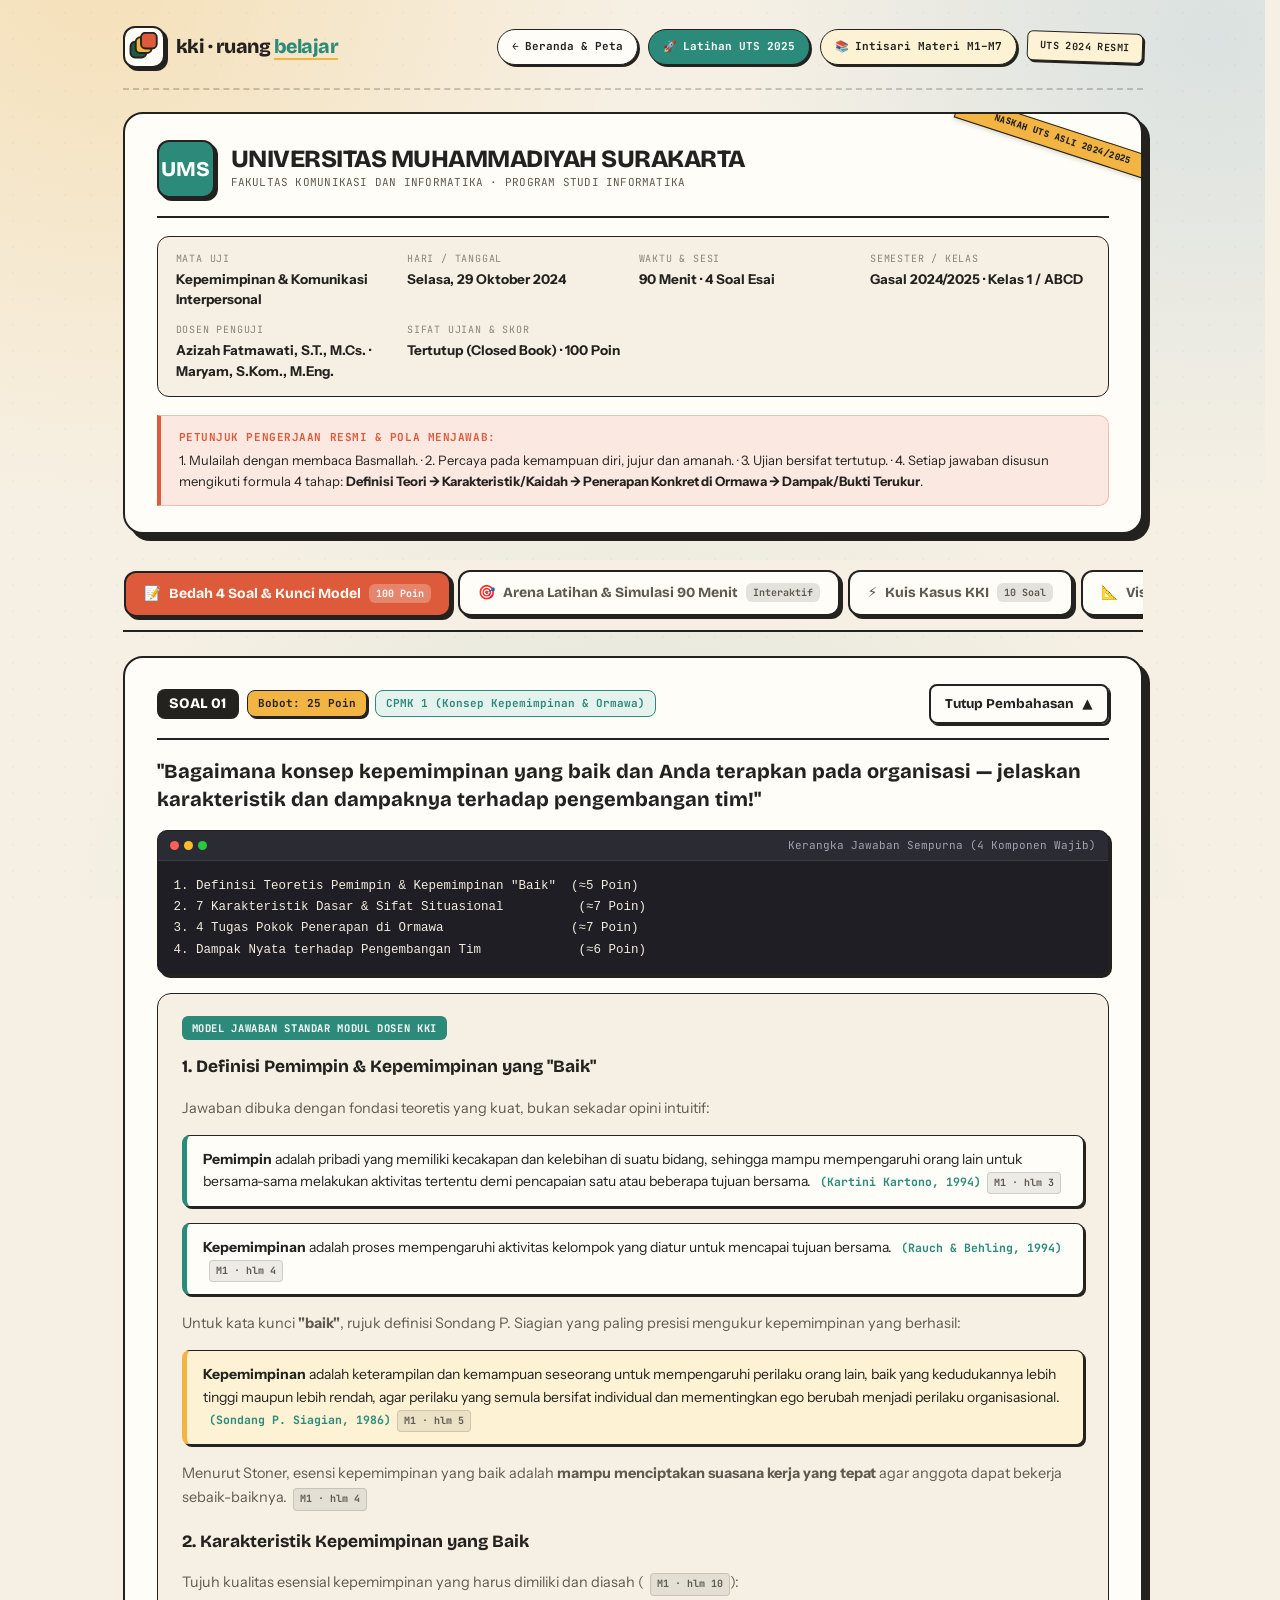
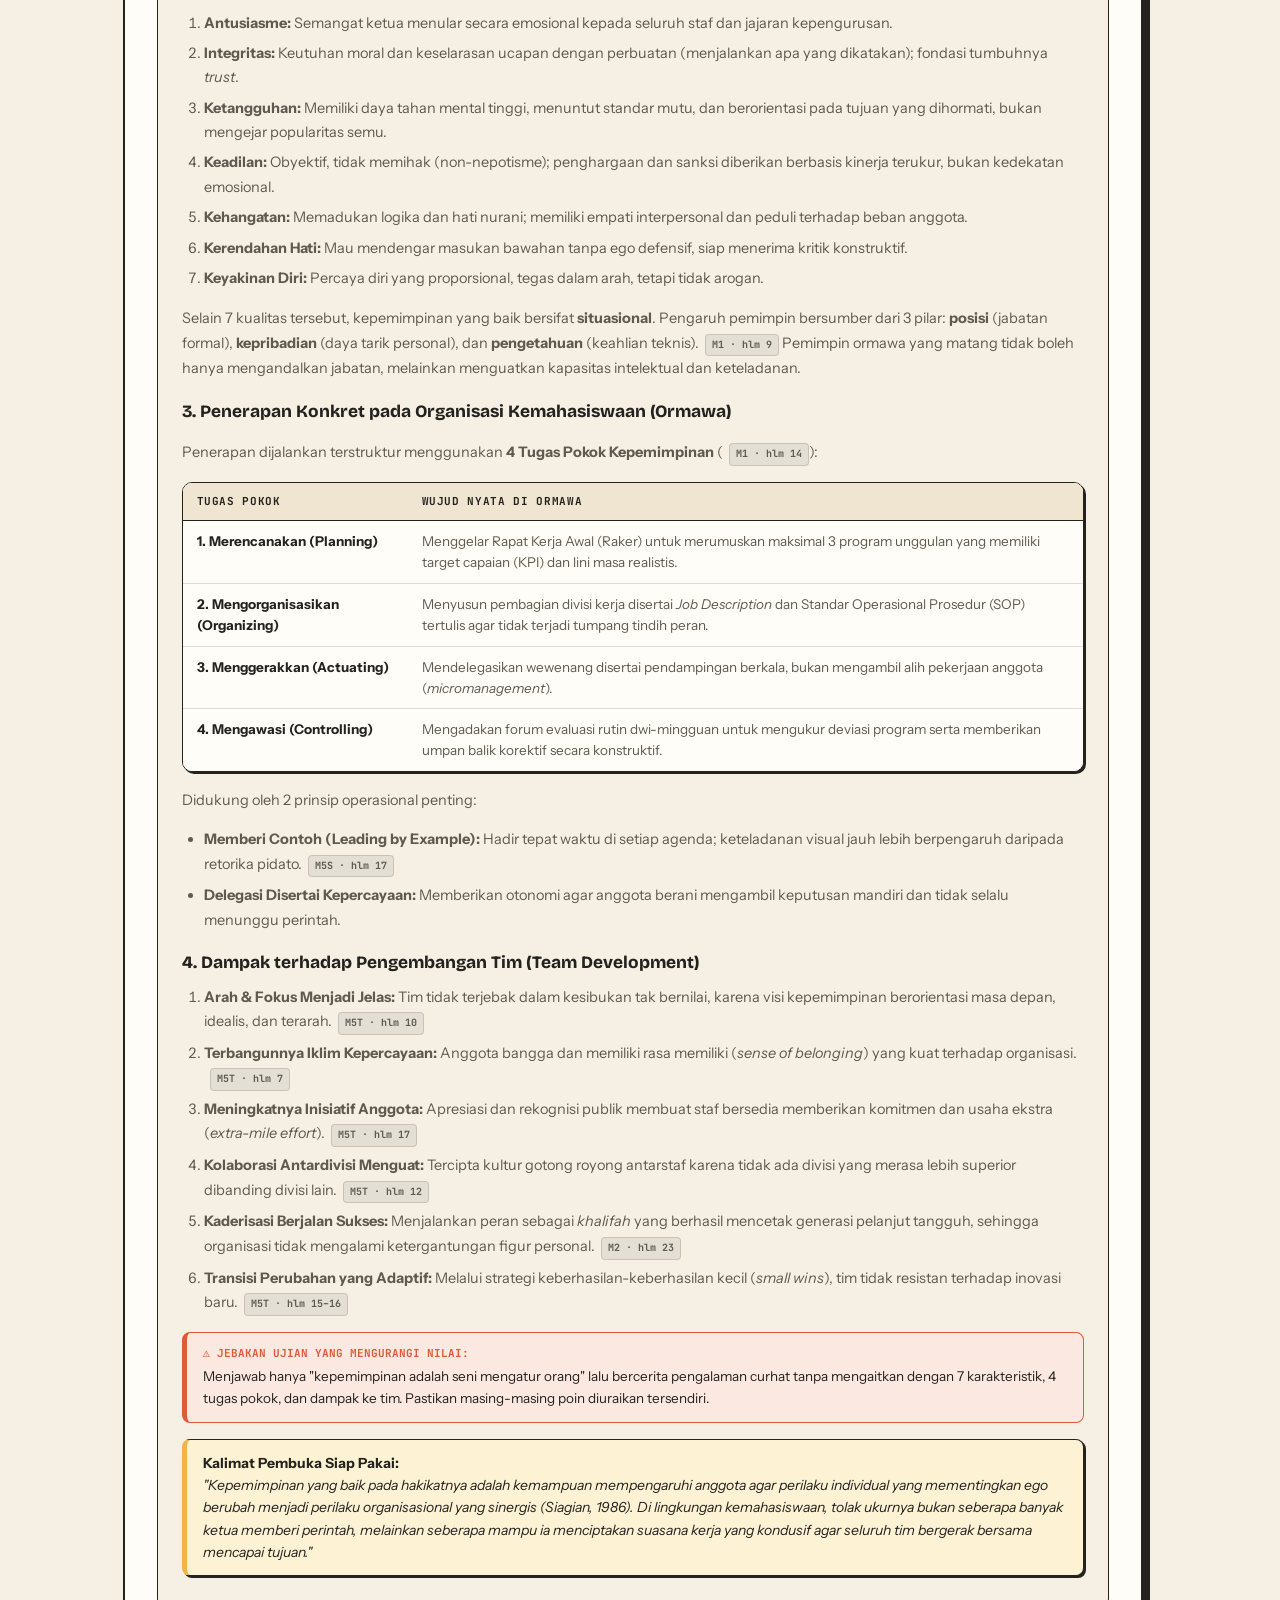
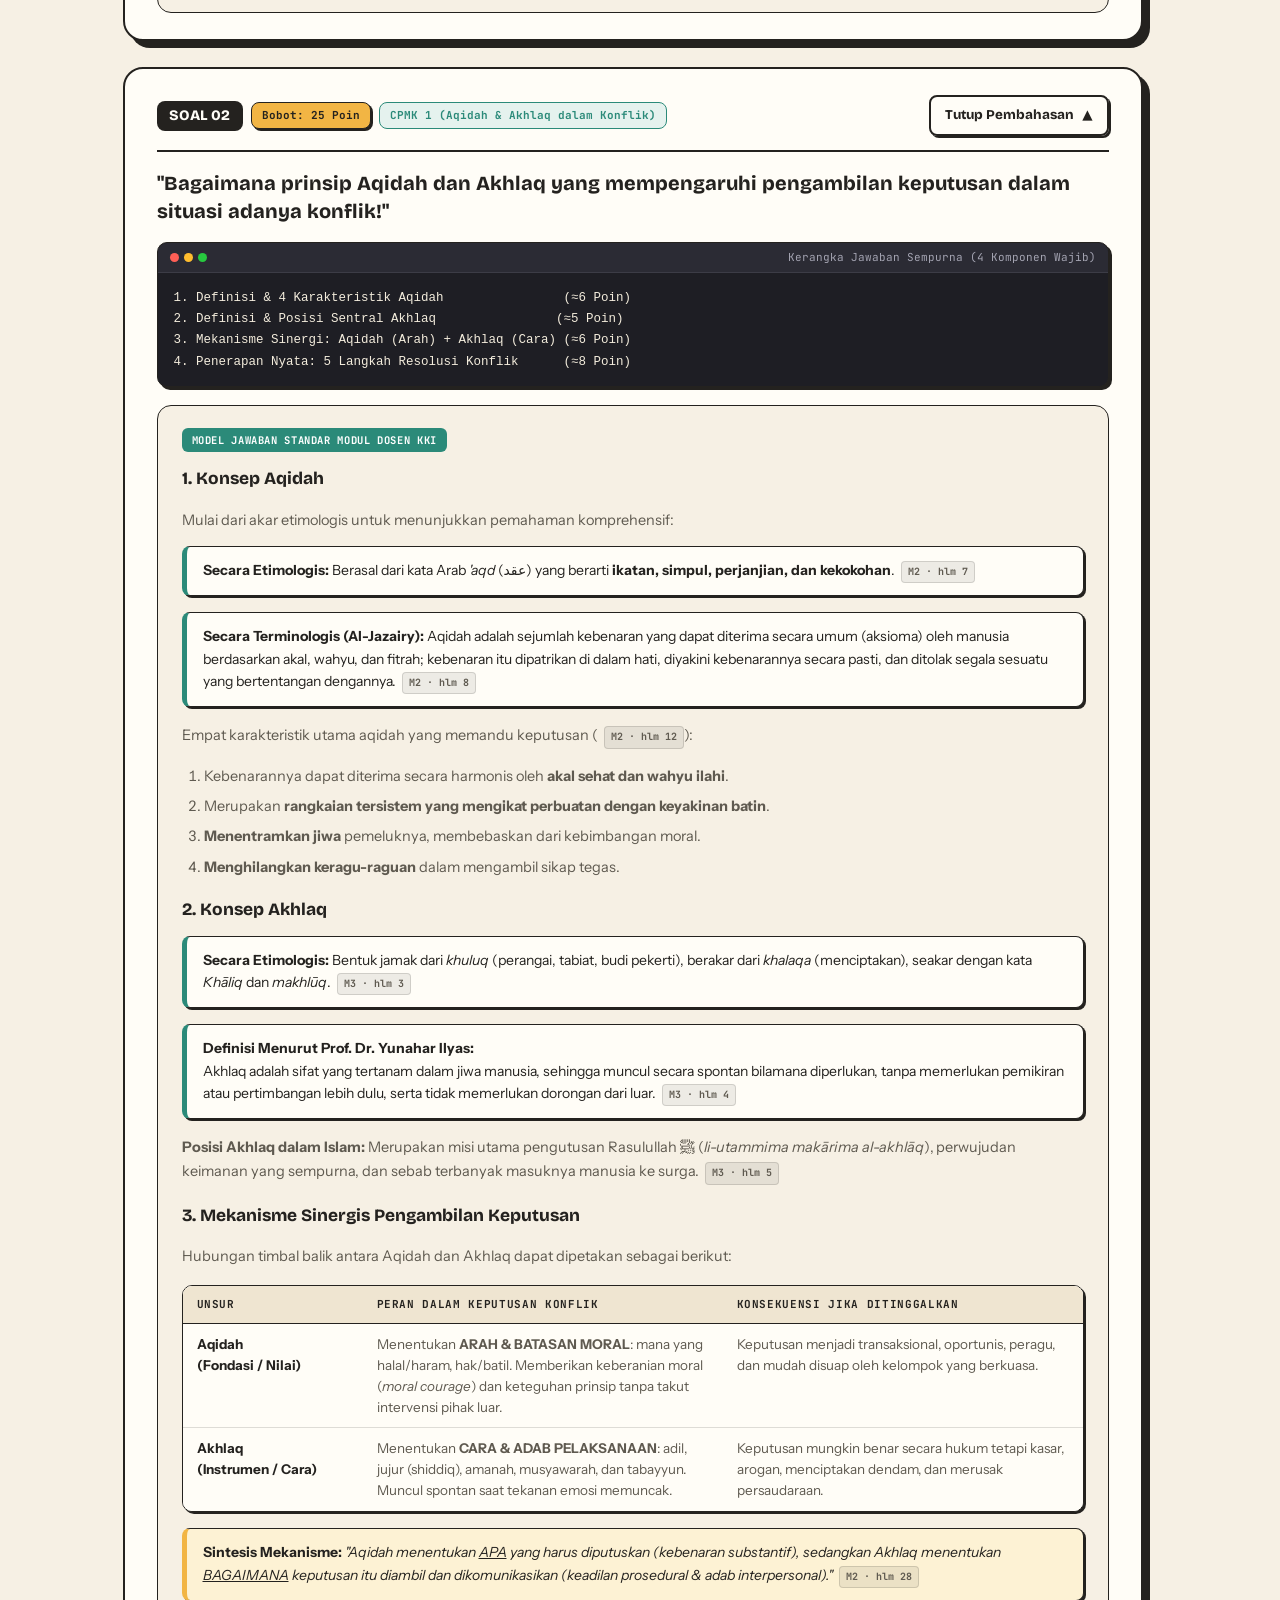
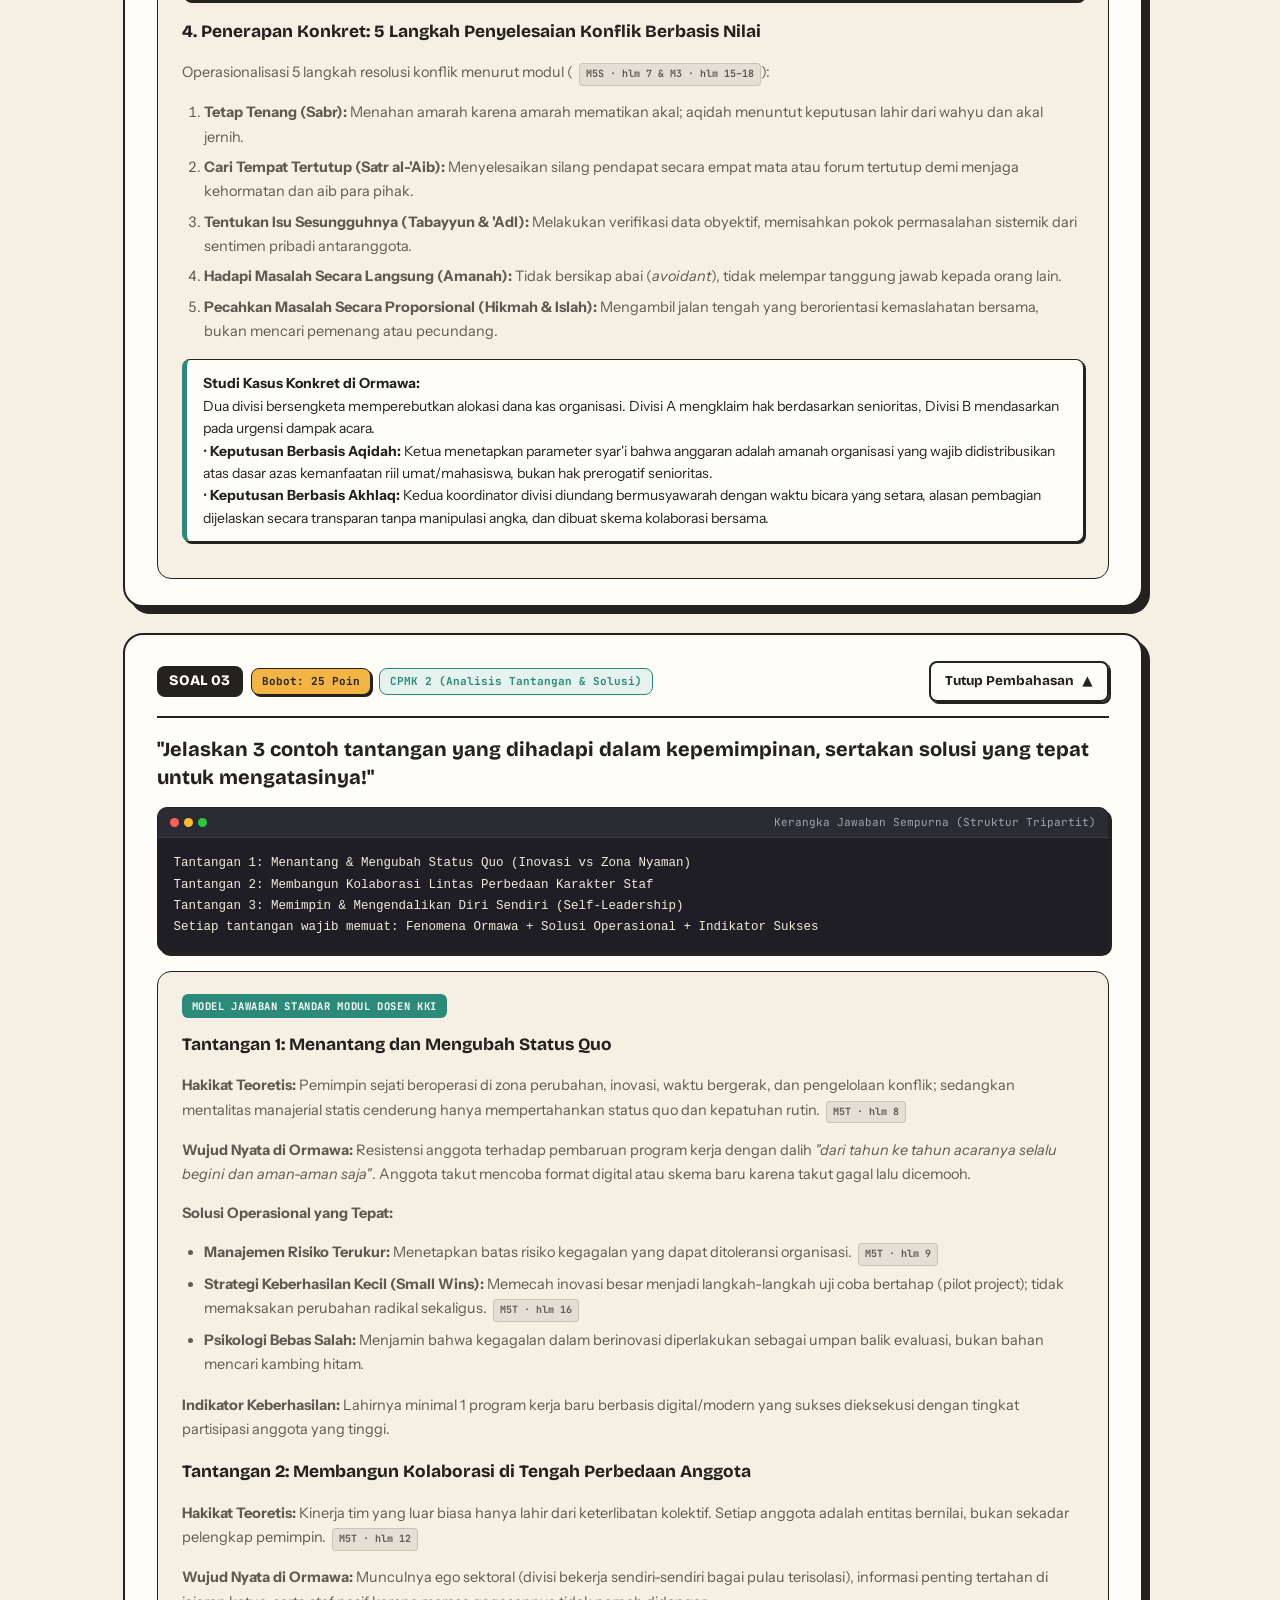
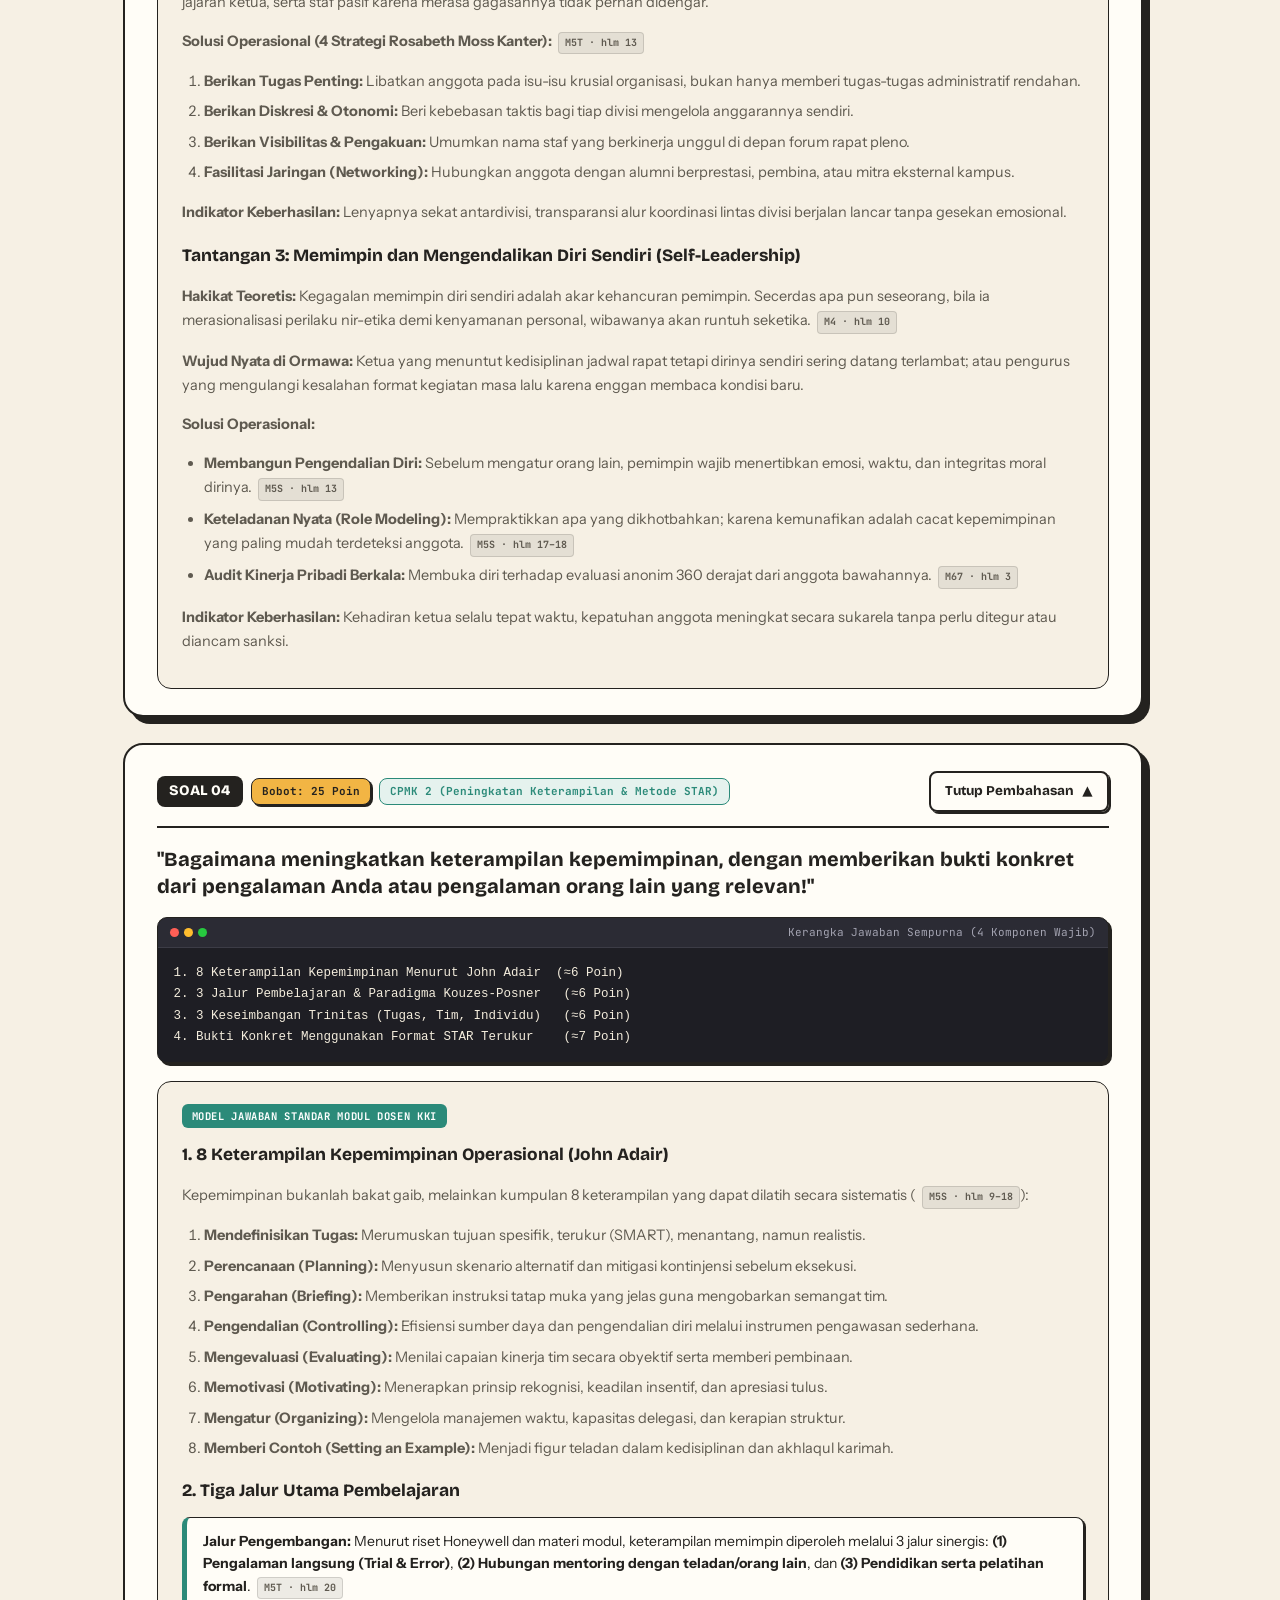
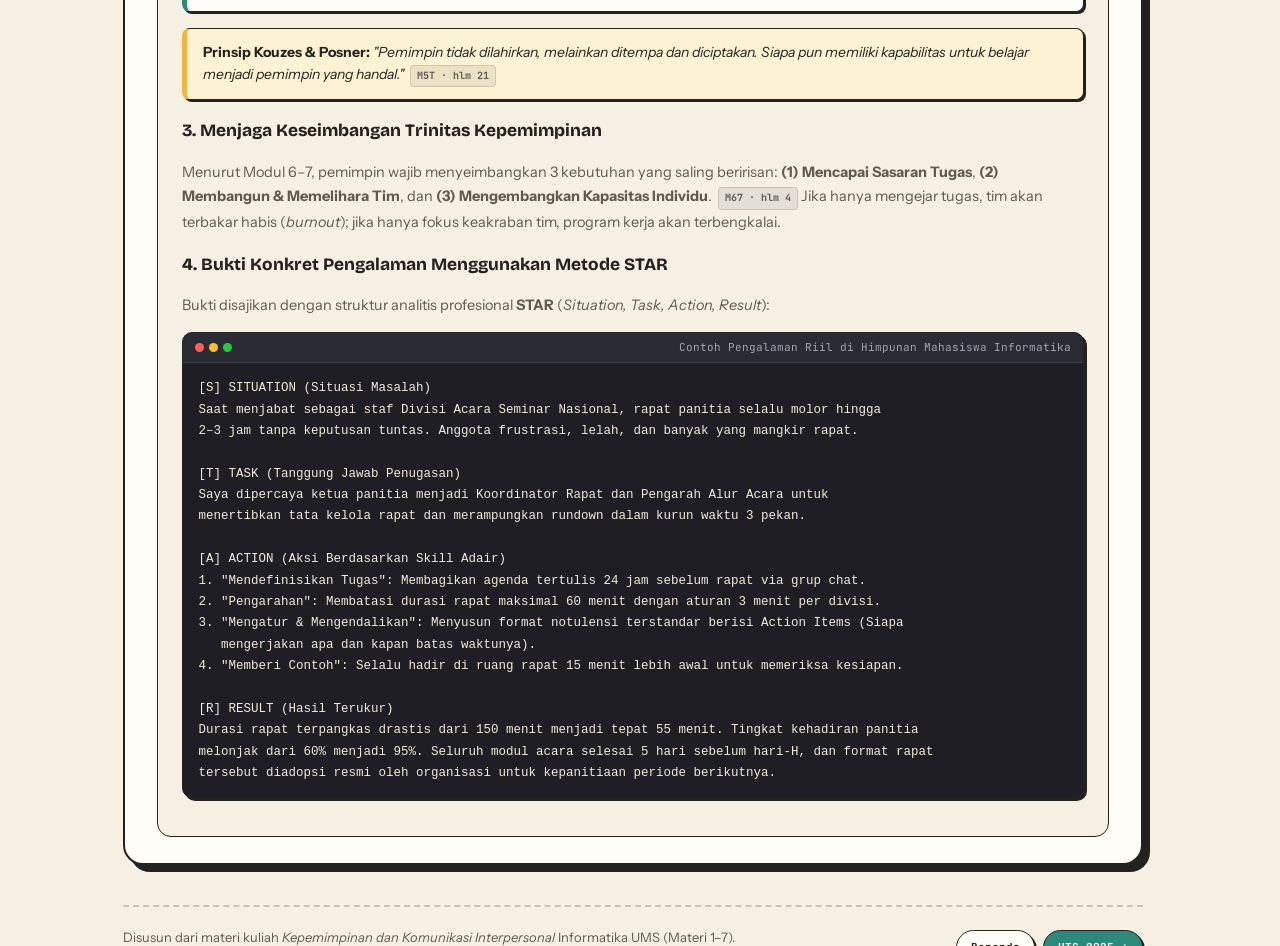
==== commit eea9668d: "fix: prevent tab-trigger text overflow by setting flex-shrink:0 on tabs" ====
--- a/uts-2024.html
+++ b/uts-2024.html
@@ -342,6 +342,7 @@
   display: flex;
   gap: 8px;
   overflow-x: auto;
+  -webkit-overflow-scrolling: touch;
   scrollbar-width: none;
   padding-bottom: 4px;
 }
@@ -361,6 +362,8 @@
   cursor: pointer;
   box-shadow: 3px 3px 0 var(--ink);
   white-space: nowrap;
+  flex: 0 0 auto;
+  flex-shrink: 0;
   transition: all .15s ease;
 }
 .tab-trigger:hover {
--- a/styles.css
+++ b/styles.css
@@ -625,6 +625,7 @@
   display: flex;
   gap: 8px;
   overflow-x: auto;
+  -webkit-overflow-scrolling: touch;
   scrollbar-width: none;
   padding-bottom: 4px;
 }
@@ -644,6 +645,8 @@
   cursor: pointer;
   box-shadow: 3px 3px 0 var(--ink);
   white-space: nowrap;
+  flex: 0 0 auto;
+  flex-shrink: 0;
   transition: all .15s ease;
 }
 .tab-trigger:hover {
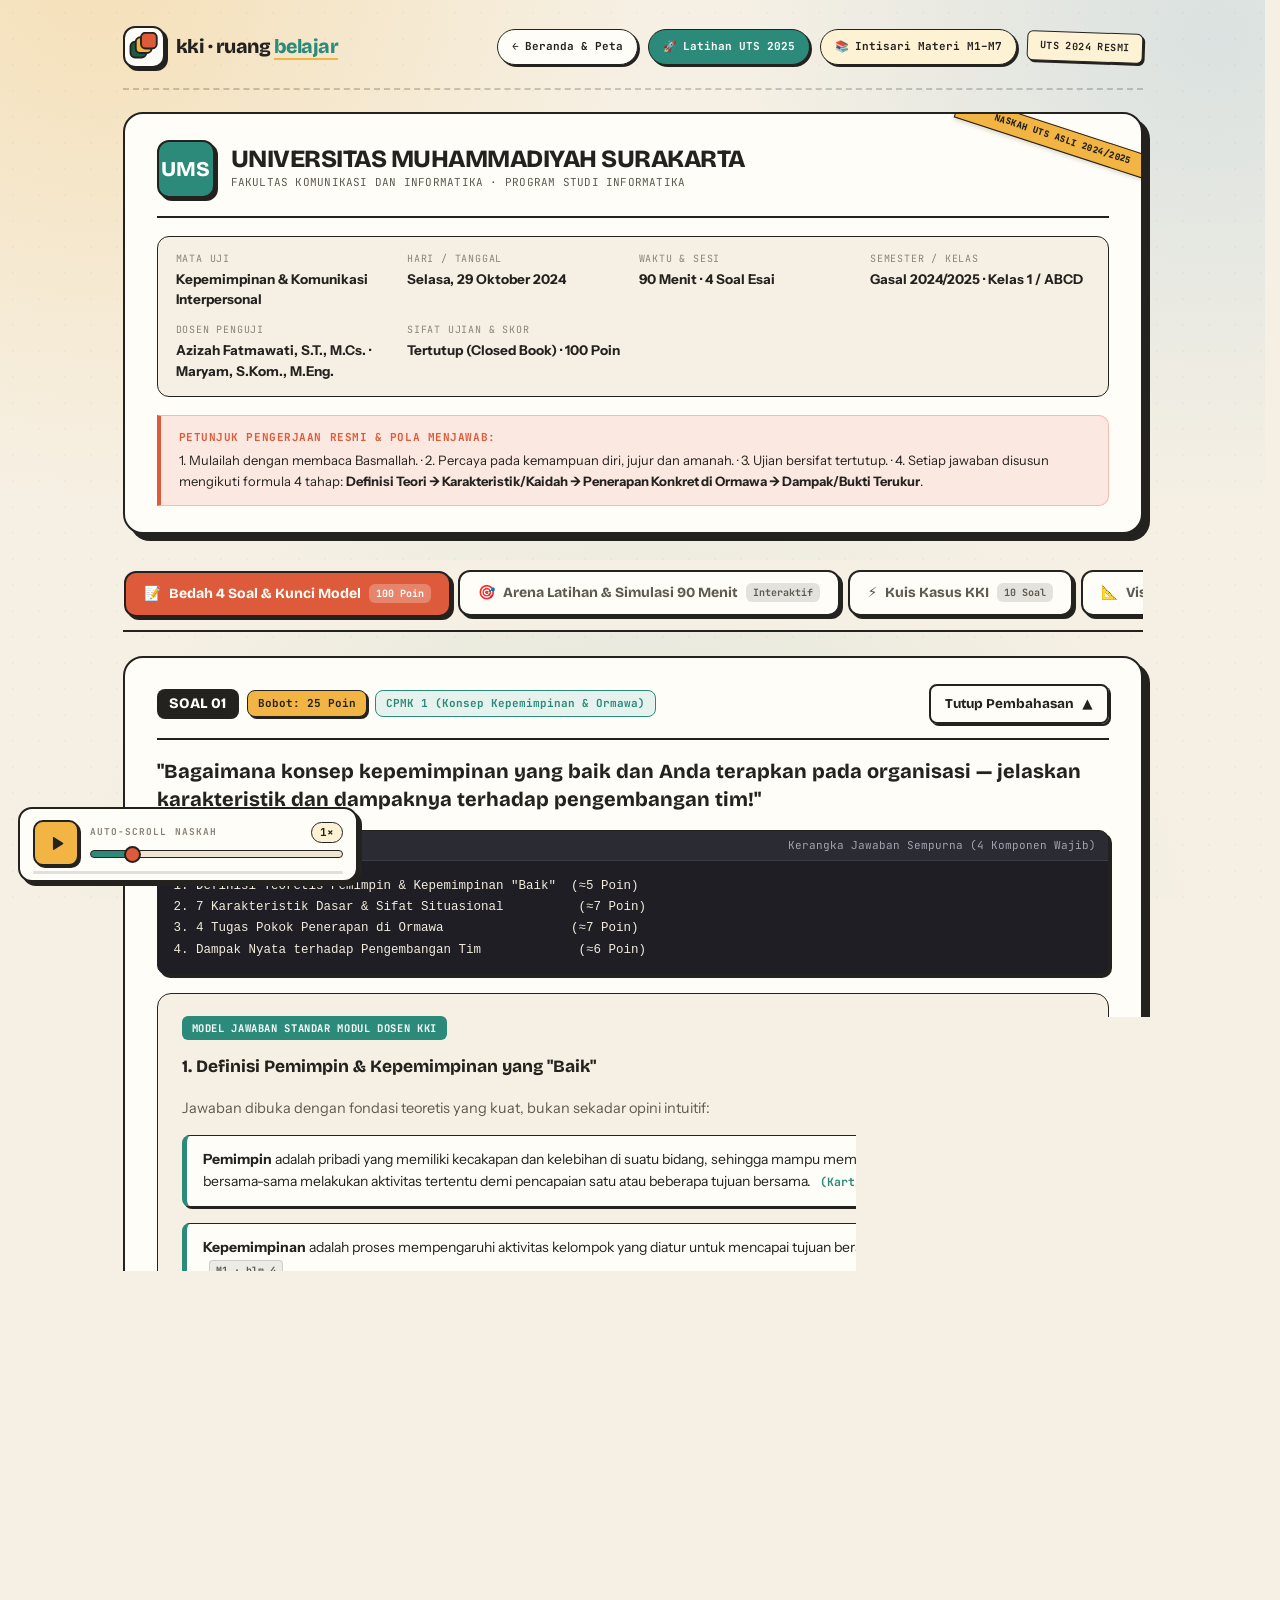
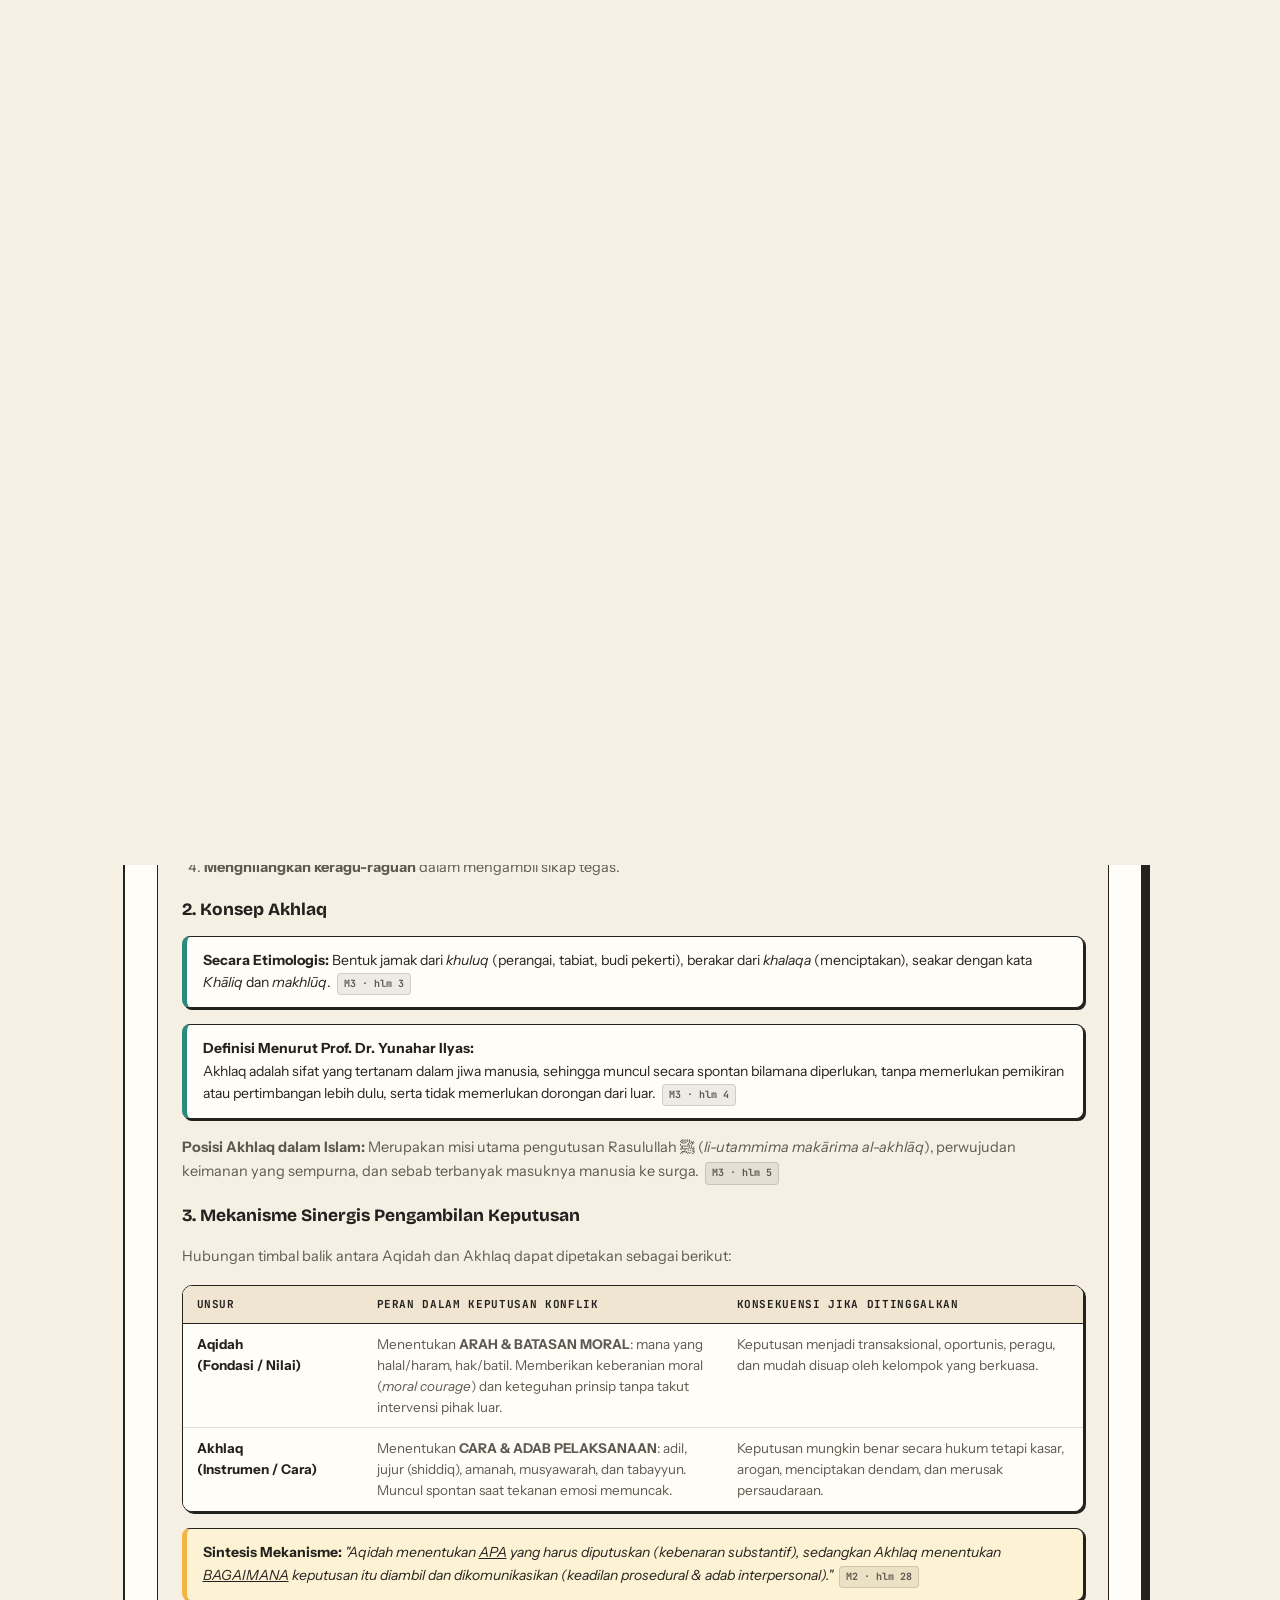
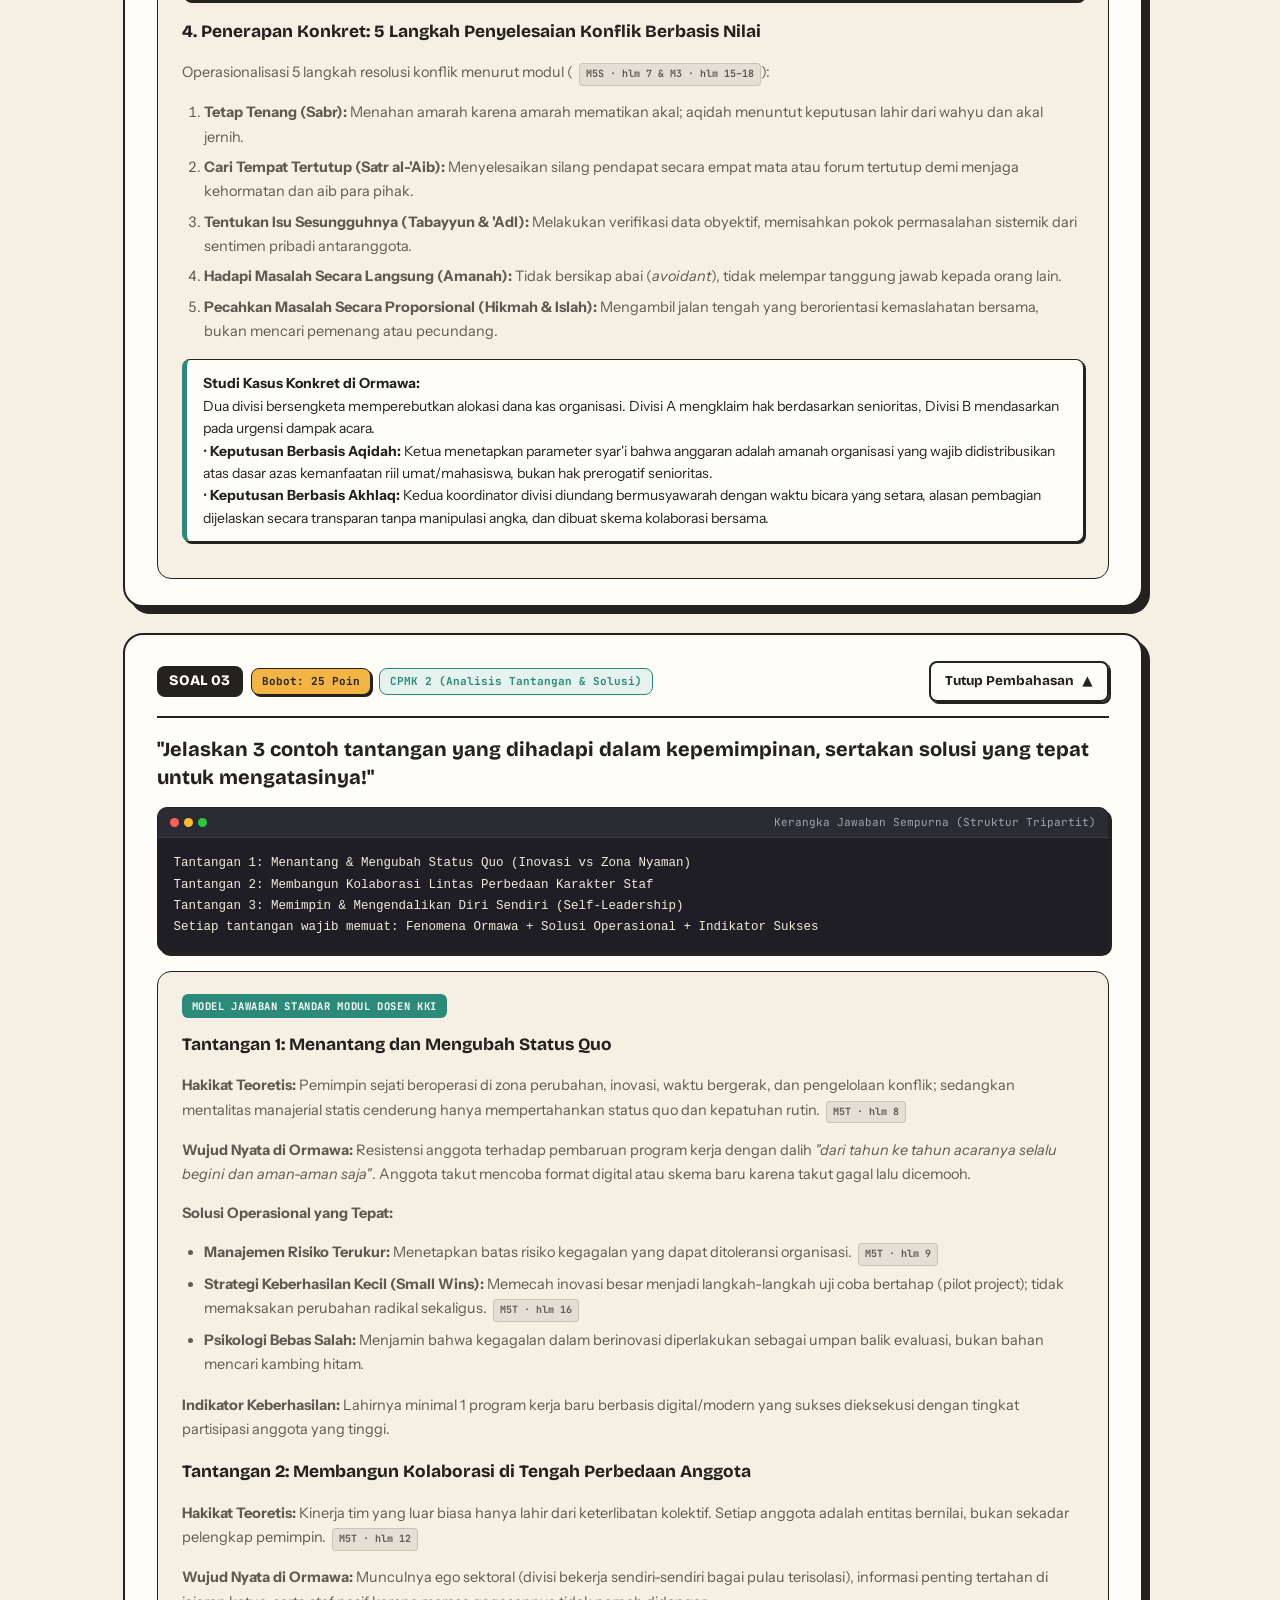
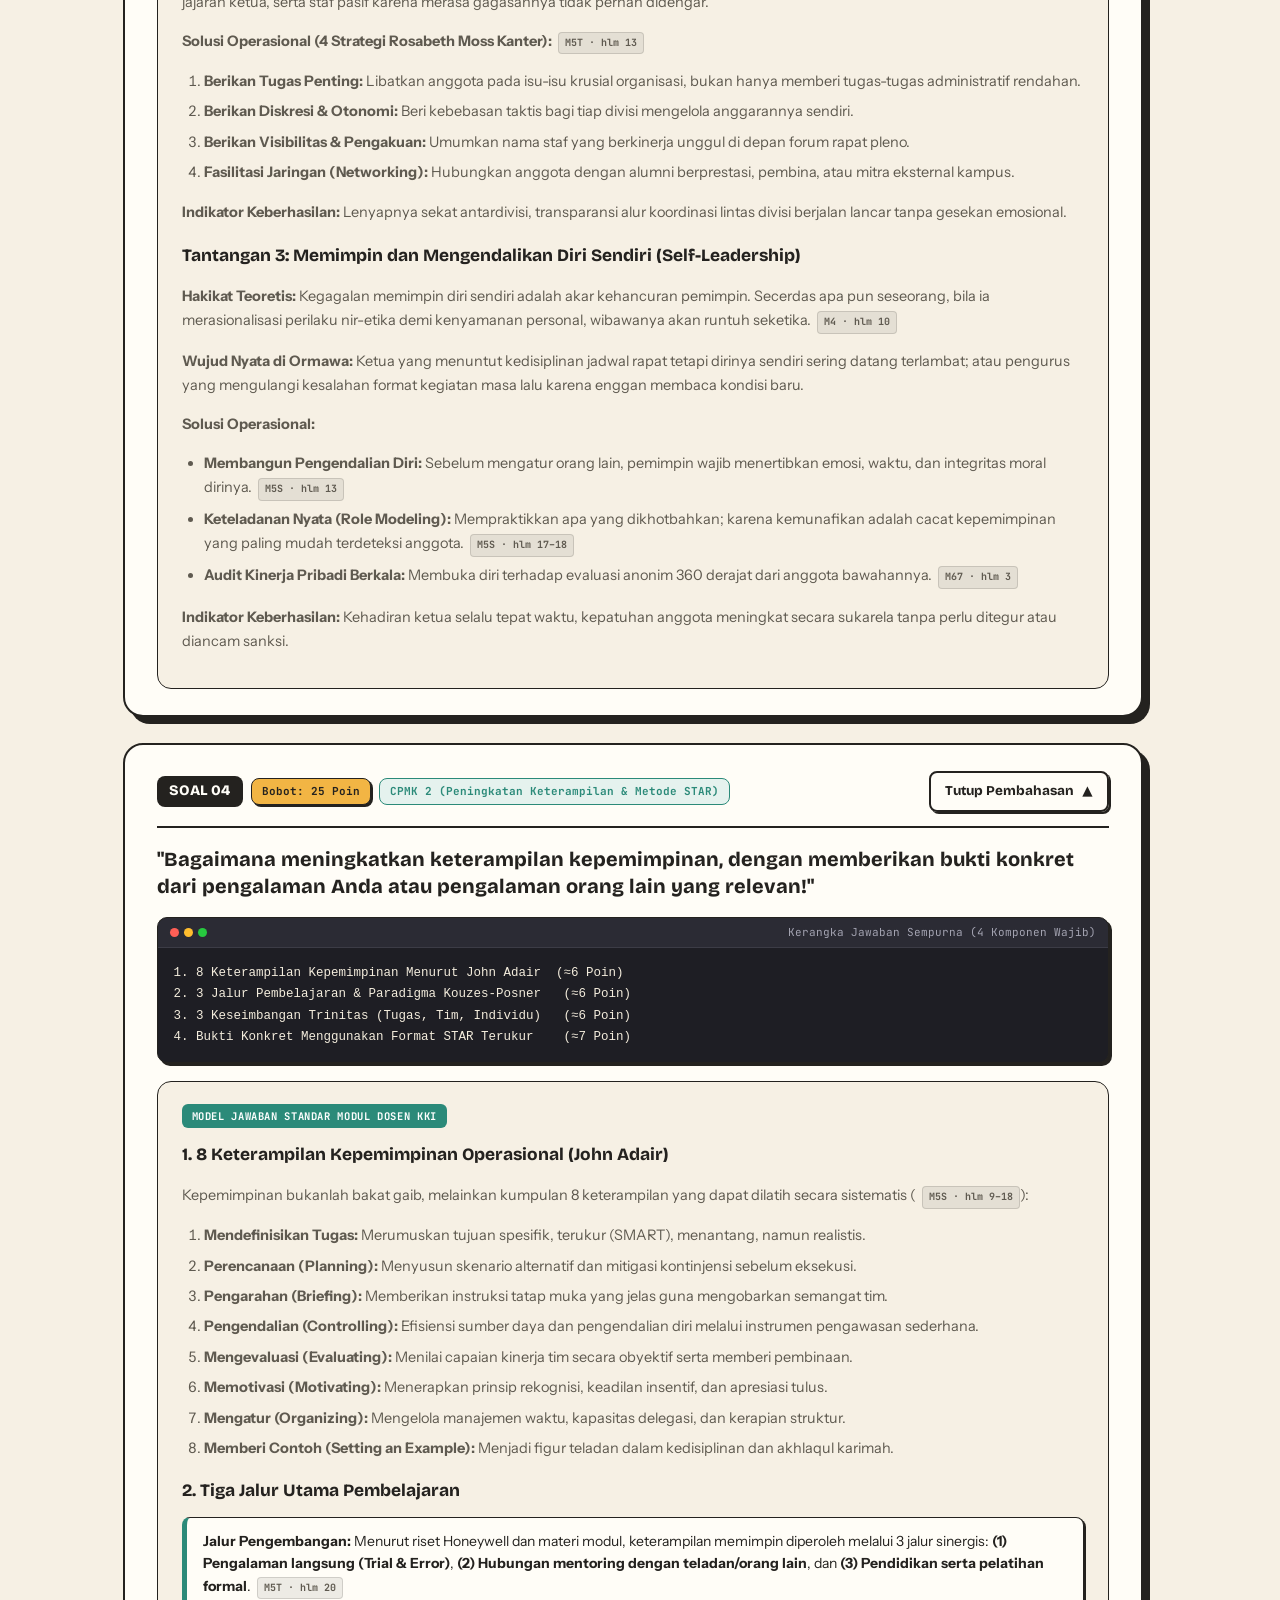
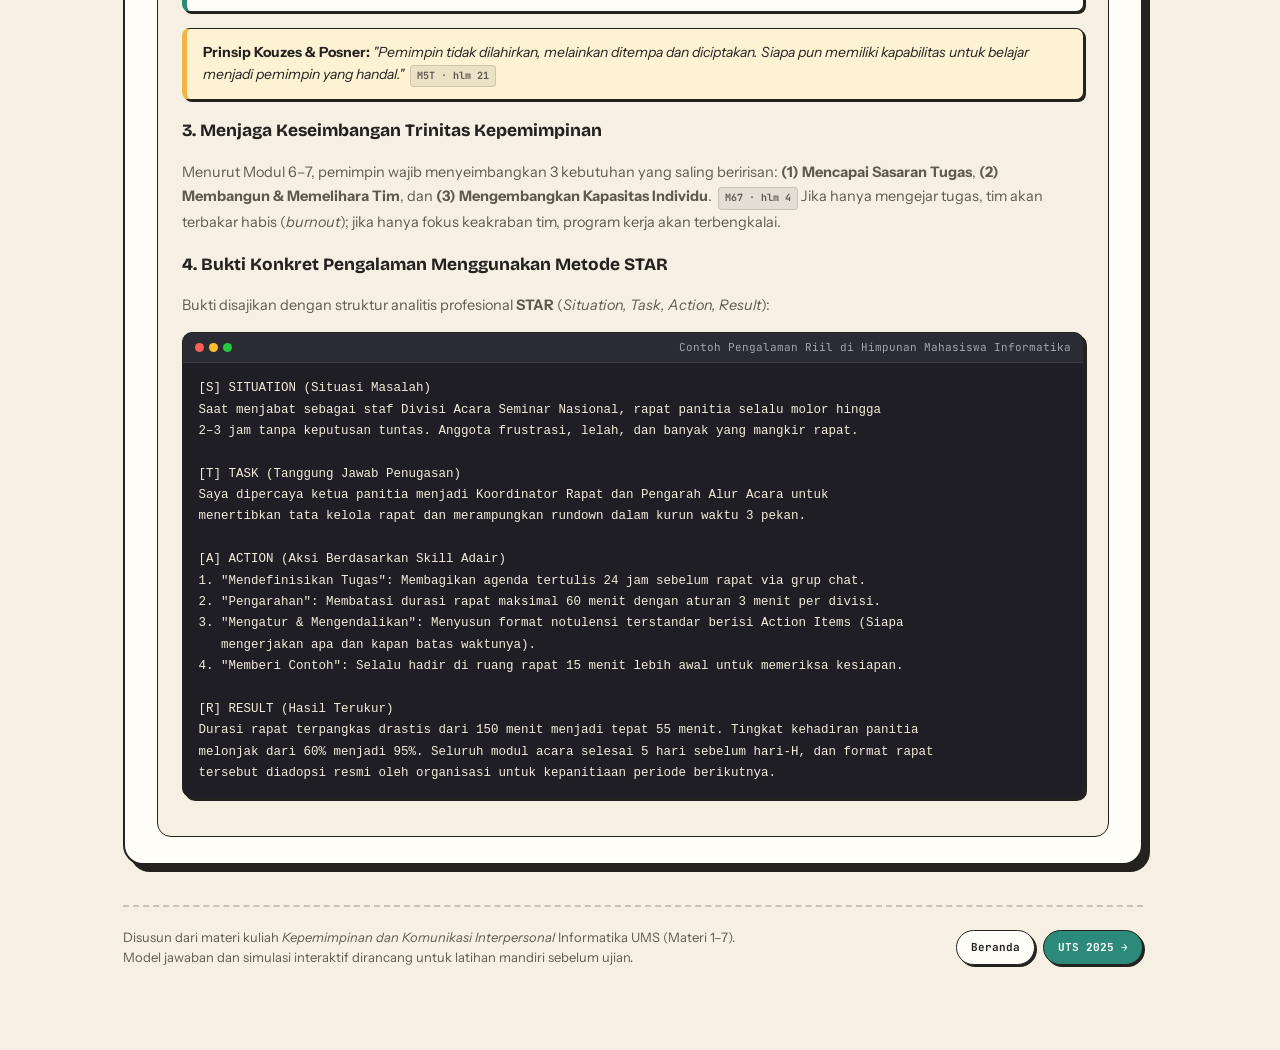
==== commit 6fc9daf0: "feat(kki): tambah auto-scroll naskah UTS 2024 & 2025 Kontrol auto-scroll ala pembaca komik di halama" ====
--- a/uts-2024.html
+++ b/uts-2024.html
@@ -1060,7 +1060,7 @@
 }
 </style>
 </head>
-<body>
+<body class="has-autoscroll">
 <a href="#main-content" class="skip-link">Lewati ke konten utama</a>
 
 <main class="shell" id="main-content">
@@ -2463,6 +2463,7 @@
   }
 });
 </script>
+<script src="autoscroll.js" defer></script>
 
 </body>
 </html>
--- a/styles.css
+++ b/styles.css
@@ -377,6 +377,8 @@
   gap: 12px;
   padding: 12px 0;
   border-bottom: 1.5px dashed rgba(36,34,31,.18);
+  min-width: 0;
+  width: 100%;
 }
 .topic-row:last-child { border-bottom: none; }
 .topic-index {
@@ -396,12 +398,14 @@
   background: var(--teal);
 }
 .topic-name {
-  flex: 0 0 auto;
+  flex: 0 1 auto;
+  min-width: 0;
   font-size: .95rem;
   font-weight: 700;
+  line-height: 1.35;
 }
 .topic-desc {
-  flex: 1;
+  flex: 1 1 0;
   min-width: 0;
   overflow: hidden;
   white-space: nowrap;
@@ -411,6 +415,7 @@
 }
 .topic-count {
   flex: 0 0 auto;
+  margin-left: auto;
   padding: 3px 10px;
   border: 1.5px solid var(--ink);
   border-radius: 999px;
@@ -418,6 +423,7 @@
   font-family: var(--mono);
   font-size: 10px;
   font-weight: 700;
+  white-space: nowrap;
 }
 .syllabus-foot {
   display: flex;
@@ -436,7 +442,7 @@
 /* ---------- Year Cards / Paket Ujian ---------- */
 .year-cards {
   display: grid;
-  grid-template-columns: repeat(auto-fit, minmax(280px, 1fr));
+  grid-template-columns: repeat(auto-fit, minmax(min(100%, 280px), 1fr));
   gap: 20px;
   margin: 22px 0;
 }
@@ -1014,7 +1020,7 @@
 }
 .gl {
   display: grid;
-  grid-template-columns: repeat(auto-fit, minmax(280px, 1fr));
+  grid-template-columns: repeat(auto-fit, minmax(min(100%, 280px), 1fr));
   gap: 16px;
 }
 .gl-item {
@@ -1039,7 +1045,7 @@
 /* Flashcards 3D Flip */
 .fc-wrap {
   display: grid;
-  grid-template-columns: repeat(auto-fit, minmax(260px, 1fr));
+  grid-template-columns: repeat(auto-fit, minmax(min(100%, 260px), 1fr));
   gap: 18px;
   margin: 22px 0;
 }
@@ -1400,6 +1406,211 @@
   box-shadow: 1px 1px 0 var(--ink);
 }
 
+/* ---------- Auto-scroll Dock (Naskah 2024 & 2025) ---------- */
+.has-autoscroll {
+  padding-bottom: 104px;
+}
+
+.autoscroll-dock {
+  position: fixed;
+  left: max(18px, env(safe-area-inset-left));
+  bottom: max(18px, env(safe-area-inset-bottom));
+  z-index: 998;
+  display: flex;
+  align-items: center;
+  gap: 11px;
+  width: min(340px, calc(100vw - 36px));
+  padding: 11px 13px 14px;
+  background: var(--card);
+  border: 2px solid var(--ink);
+  border-radius: 14px;
+  box-shadow: 4px 4px 0 var(--ink);
+  font-family: var(--mono);
+  -webkit-user-select: none;
+  user-select: none;
+}
+
+.as-play {
+  flex: 0 0 auto;
+  width: 46px;
+  height: 46px;
+  display: grid;
+  place-items: center;
+  padding: 0;
+  background: var(--mustard);
+  color: var(--ink);
+  border: 2px solid var(--ink);
+  border-radius: 10px;
+  box-shadow: 2px 2px 0 var(--ink);
+  cursor: pointer;
+  touch-action: manipulation;
+  -webkit-tap-highlight-color: transparent;
+  transition: transform .12s ease, background .12s ease, box-shadow .12s ease;
+}
+
+.as-play:hover {
+  transform: translate(-1px, -1px);
+  box-shadow: 3px 3px 0 var(--ink);
+}
+
+.as-play:active {
+  transform: translate(1px, 1px);
+  box-shadow: 1px 1px 0 var(--ink);
+}
+
+.autoscroll-dock.is-playing .as-play {
+  background: var(--teal);
+  color: #fff;
+}
+
+.as-play svg {
+  display: block;
+  width: 19px;
+  height: 19px;
+  fill: currentColor;
+}
+
+.as-ico-pause { display: none; }
+.autoscroll-dock.is-playing .as-ico-play { display: none; }
+.autoscroll-dock.is-playing .as-ico-pause { display: block; }
+
+.as-body {
+  flex: 1 1 auto;
+  min-width: 0;
+}
+
+.as-top {
+  display: flex;
+  align-items: center;
+  justify-content: space-between;
+  gap: 8px;
+  margin-bottom: 1px;
+}
+
+.as-title {
+  overflow: hidden;
+  font-size: 9.5px;
+  font-weight: 700;
+  letter-spacing: .11em;
+  text-transform: uppercase;
+  color: var(--ink-faint);
+  white-space: nowrap;
+  text-overflow: ellipsis;
+}
+
+.as-speed {
+  flex: 0 0 auto;
+  padding: 1px 8px;
+  font-size: 11px;
+  font-weight: 700;
+  color: var(--ink);
+  background: var(--mustard-soft);
+  border: 1.5px solid var(--ink);
+  border-radius: 999px;
+  font-variant-numeric: tabular-nums;
+}
+
+.as-range {
+  -webkit-appearance: none;
+  appearance: none;
+  display: block;
+  width: 100%;
+  height: 20px;
+  margin: 0;
+  padding: 0;
+  background: transparent;
+  cursor: pointer;
+  touch-action: none;
+}
+
+.as-range::-webkit-slider-runnable-track {
+  height: 8px;
+  background: linear-gradient(90deg, var(--teal) 0 var(--fill, 14%), var(--paper-deep) var(--fill, 14%) 100%);
+  border: 1.5px solid var(--ink);
+  border-radius: 999px;
+}
+
+.as-range::-moz-range-track {
+  height: 8px;
+  background: linear-gradient(90deg, var(--teal) 0 var(--fill, 14%), var(--paper-deep) var(--fill, 14%) 100%);
+  border: 1.5px solid var(--ink);
+  border-radius: 999px;
+}
+
+.as-range::-webkit-slider-thumb {
+  -webkit-appearance: none;
+  appearance: none;
+  width: 17px;
+  height: 17px;
+  margin-top: -5.5px;
+  background: var(--tomato);
+  border: 2px solid var(--ink);
+  border-radius: 50%;
+}
+
+.as-range::-moz-range-thumb {
+  width: 14px;
+  height: 14px;
+  background: var(--tomato);
+  border: 2px solid var(--ink);
+  border-radius: 50%;
+}
+
+.as-range:focus-visible {
+  outline: 3px solid var(--blue);
+  outline-offset: 2px;
+  border-radius: 999px;
+}
+
+.as-progress {
+  position: absolute;
+  left: 13px;
+  right: 13px;
+  bottom: 6px;
+  height: 3px;
+  background: rgba(36, 34, 31, .13);
+  border-radius: 999px;
+  overflow: hidden;
+}
+
+.as-progress i {
+  display: block;
+  width: 0;
+  height: 100%;
+  background: var(--teal);
+  border-radius: inherit;
+}
+
+@media (max-width: 640px) {
+  .has-autoscroll {
+    padding-bottom: calc(96px + env(safe-area-inset-bottom));
+  }
+  .autoscroll-dock {
+    left: max(12px, env(safe-area-inset-left));
+    right: max(12px, env(safe-area-inset-right));
+    bottom: max(12px, env(safe-area-inset-bottom));
+    width: auto;
+    gap: 9px;
+    padding: 9px 11px 13px;
+  }
+  .as-play {
+    width: 44px;
+    height: 44px;
+  }
+  .has-autoscroll .back-to-top {
+    right: max(14px, env(safe-area-inset-right));
+    bottom: calc(98px + env(safe-area-inset-bottom));
+    width: 44px;
+    height: 44px;
+  }
+}
+
+@media (prefers-reduced-motion: reduce) {
+  .as-play {
+    transition: none;
+  }
+}
+
 /* ---------- Responsive Breakpoints ---------- */
 @media (max-width: 640px) {
   .site-head {
@@ -1443,6 +1654,60 @@
   .official-header-card::before {
     display: none;
   }
+  .syllabus {
+    padding: 18px 14px;
+    margin: 20px 0;
+    overflow-x: hidden;
+  }
+  .syllabus-head {
+    flex-direction: column;
+    align-items: flex-start;
+    gap: 8px;
+    padding-bottom: 12px;
+  }
+  .syllabus-head h2 {
+    font-size: 1.25rem;
+  }
+  .syllabus-head p {
+    text-align: left;
+    margin-top: 4px;
+  }
+  .topic-row {
+    gap: 8px;
+    padding: 10px 0;
+  }
+  .topic-index {
+    width: 18px;
+    font-size: 9px;
+  }
+  .topic-dot {
+    width: 10px;
+    height: 10px;
+  }
+  .topic-name {
+    flex: 1 1 auto;
+    min-width: 0;
+    font-size: .86rem;
+    line-height: 1.35;
+    word-break: normal;
+  }
+  .topic-desc {
+    display: none;
+  }
+  .topic-count {
+    flex: 0 0 auto;
+    margin-left: auto;
+    font-size: 9px;
+    padding: 2px 7px;
+    white-space: nowrap;
+  }
+  .syllabus-foot {
+    flex-direction: column;
+    align-items: flex-start;
+    gap: 8px;
+    font-size: 9.5px;
+    line-height: 1.45;
+  }
 }
 @media (max-width: 420px) {
   .nav-pill {
@@ -1464,8 +1729,11 @@
     background: #fff !important;
     color: #000 !important;
   }
-  body::before, .site-head, .exam-nav, .exam-tabs-wrap, .exam-score-bar, .sim-actions, .sim-textarea, .no-print, .btn, .back-to-top {
+  body::before, .site-head, .exam-nav, .exam-tabs-wrap, .exam-score-bar, .sim-actions, .sim-textarea, .no-print, .btn, .back-to-top, .autoscroll-dock {
     display: none !important;
+  }
+  .has-autoscroll {
+    padding-bottom: 0 !important;
   }
   .shell {
     width: 100% !important;
